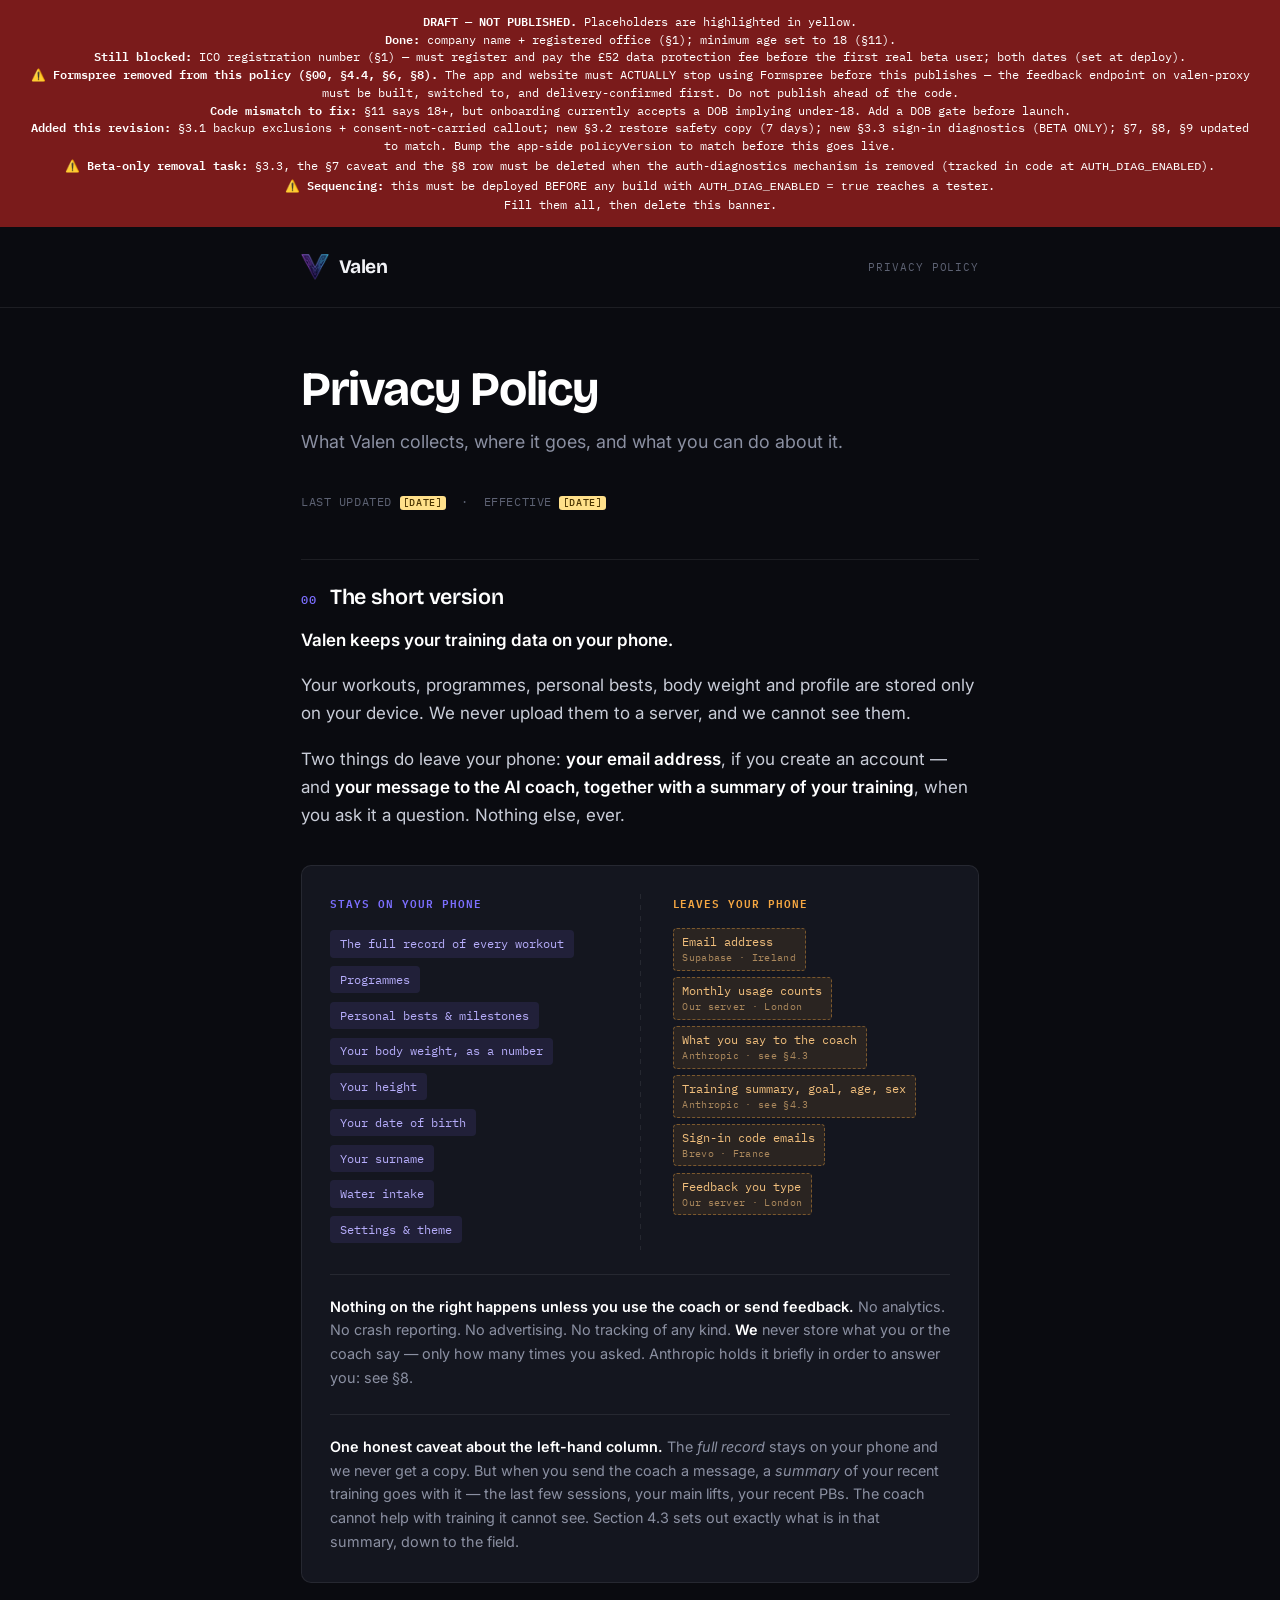
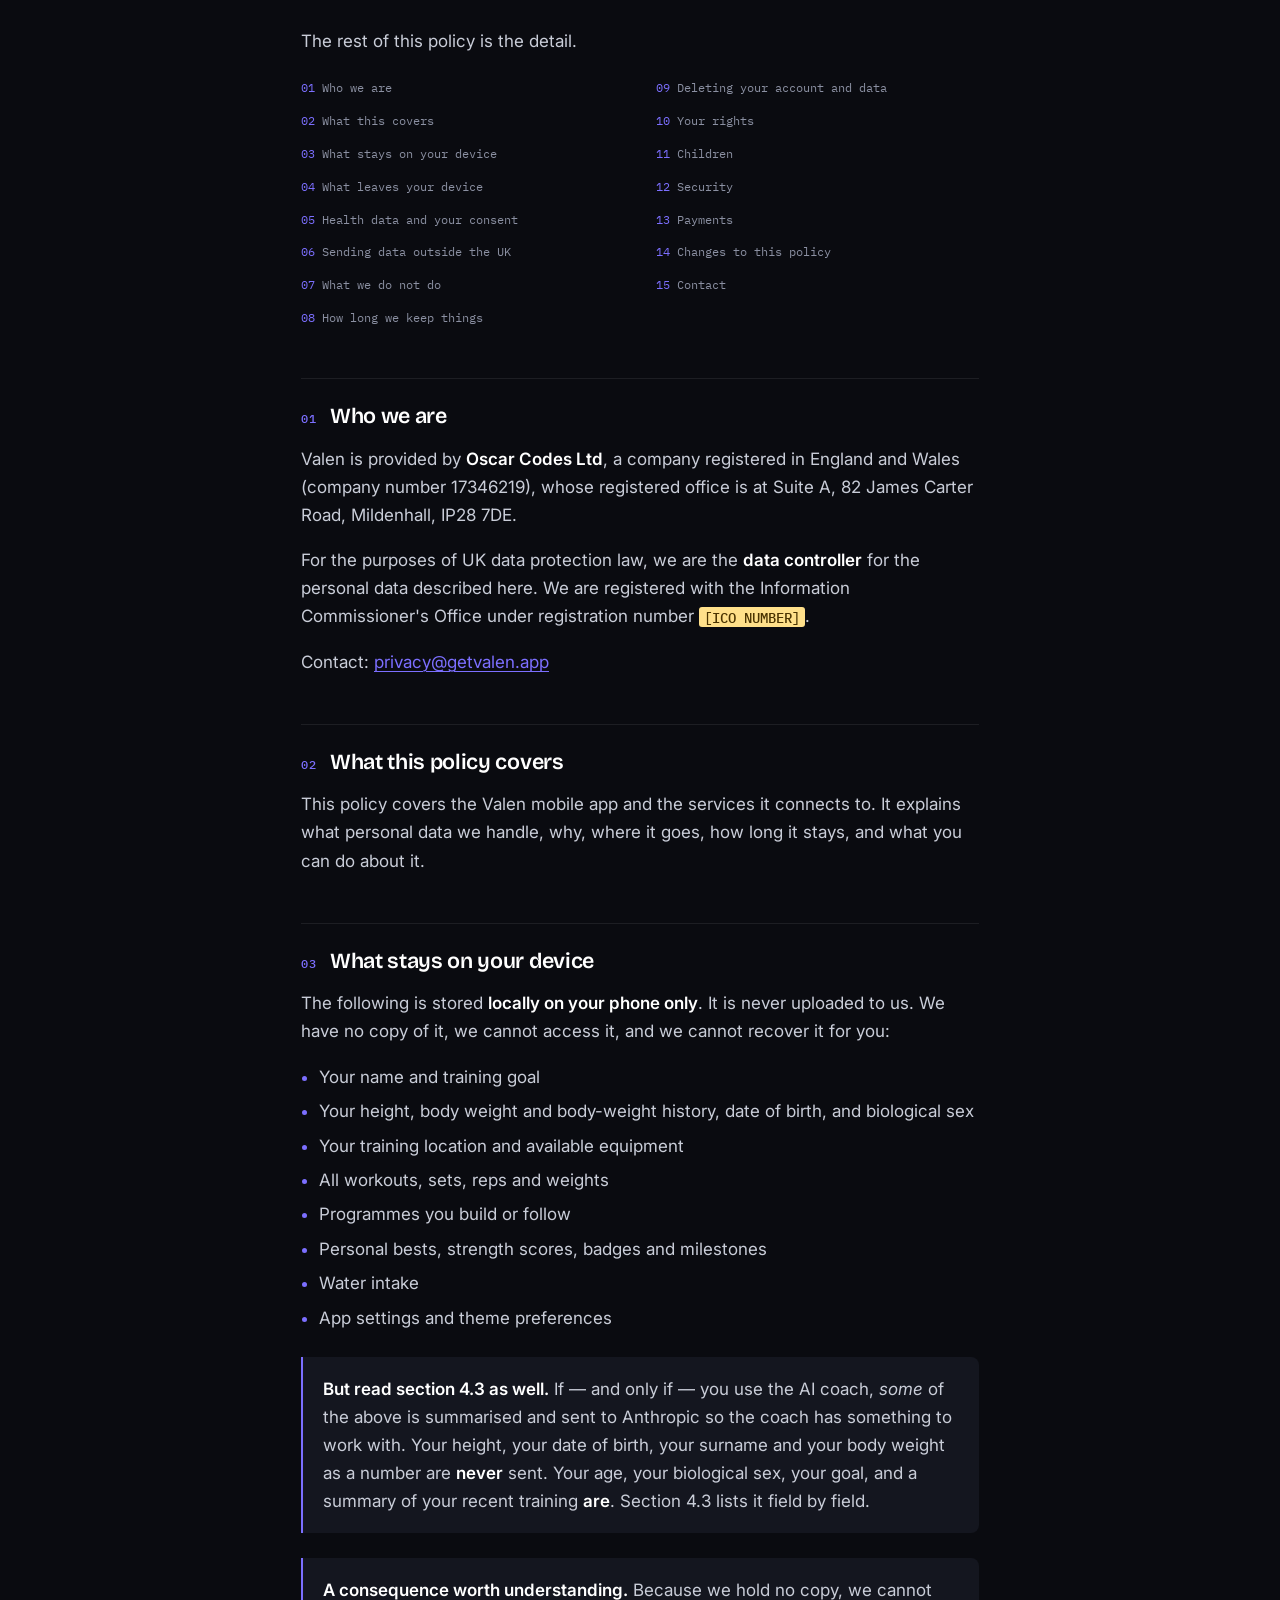
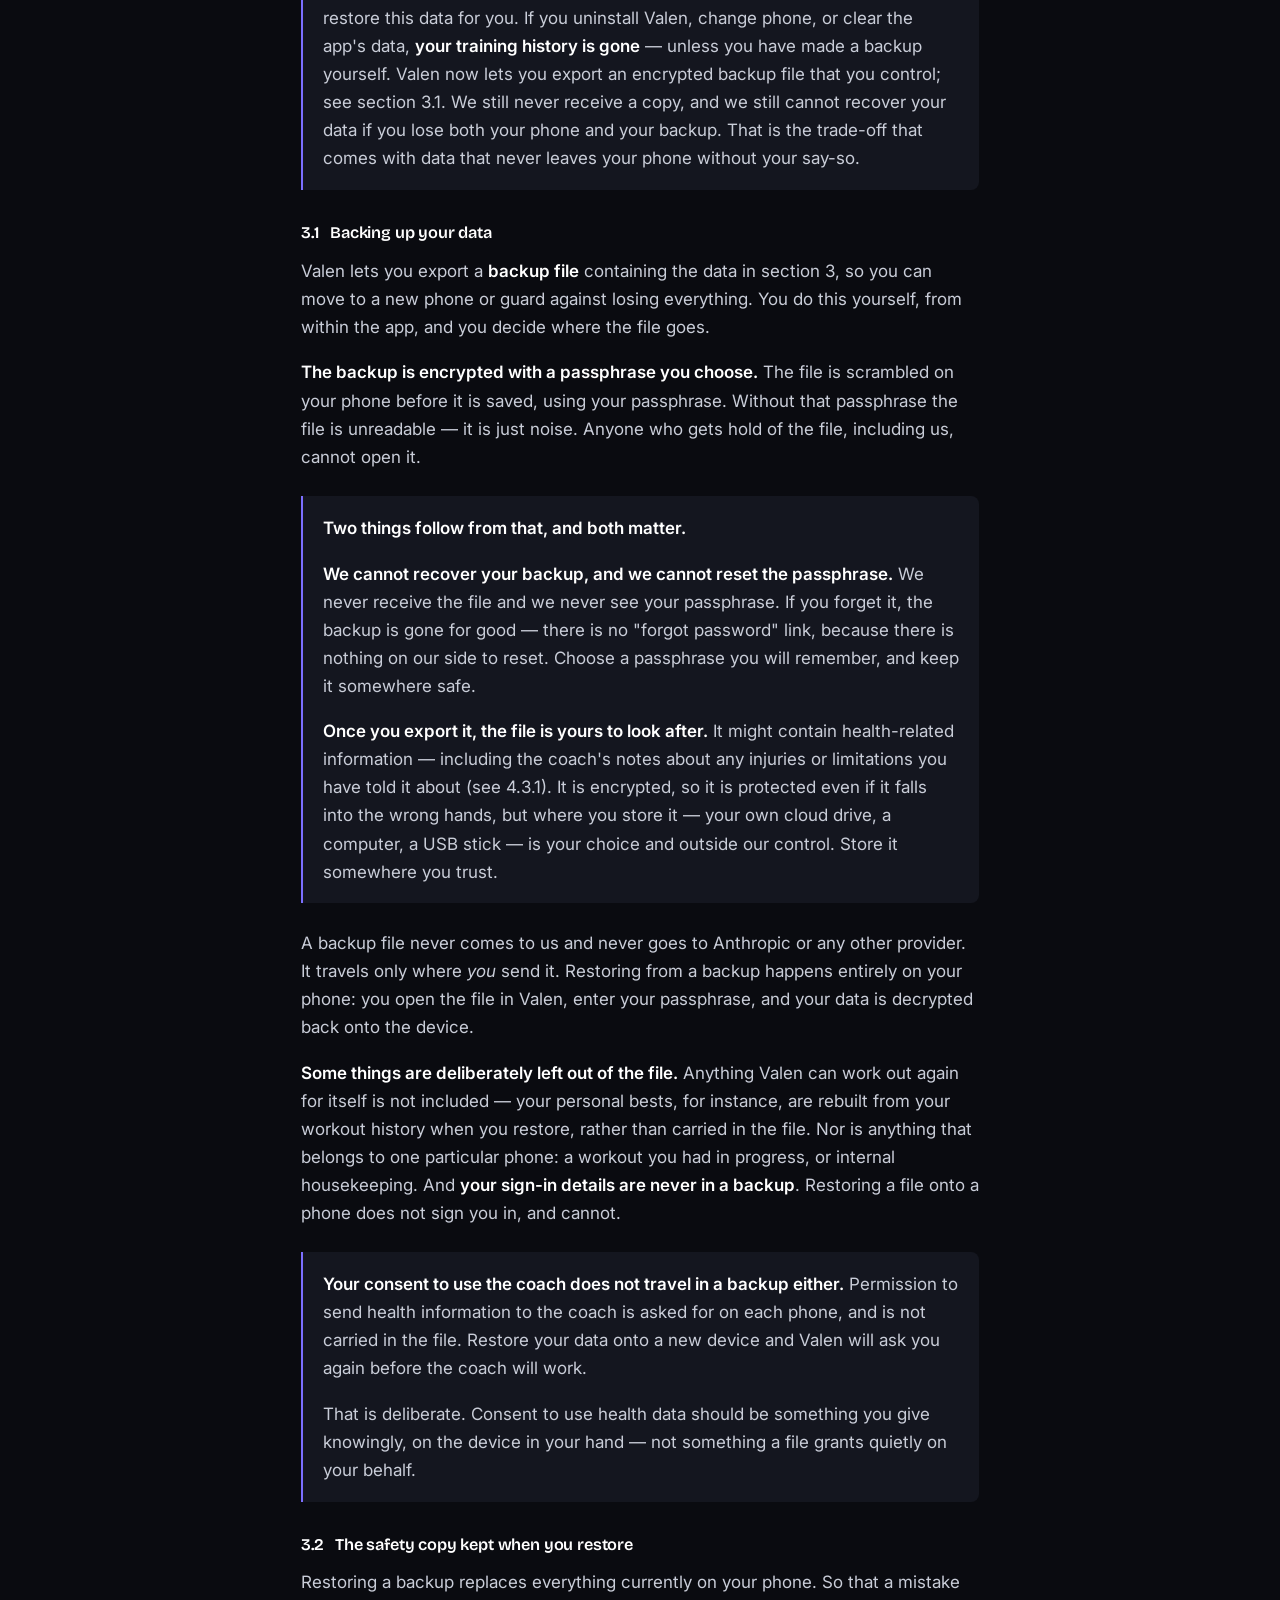
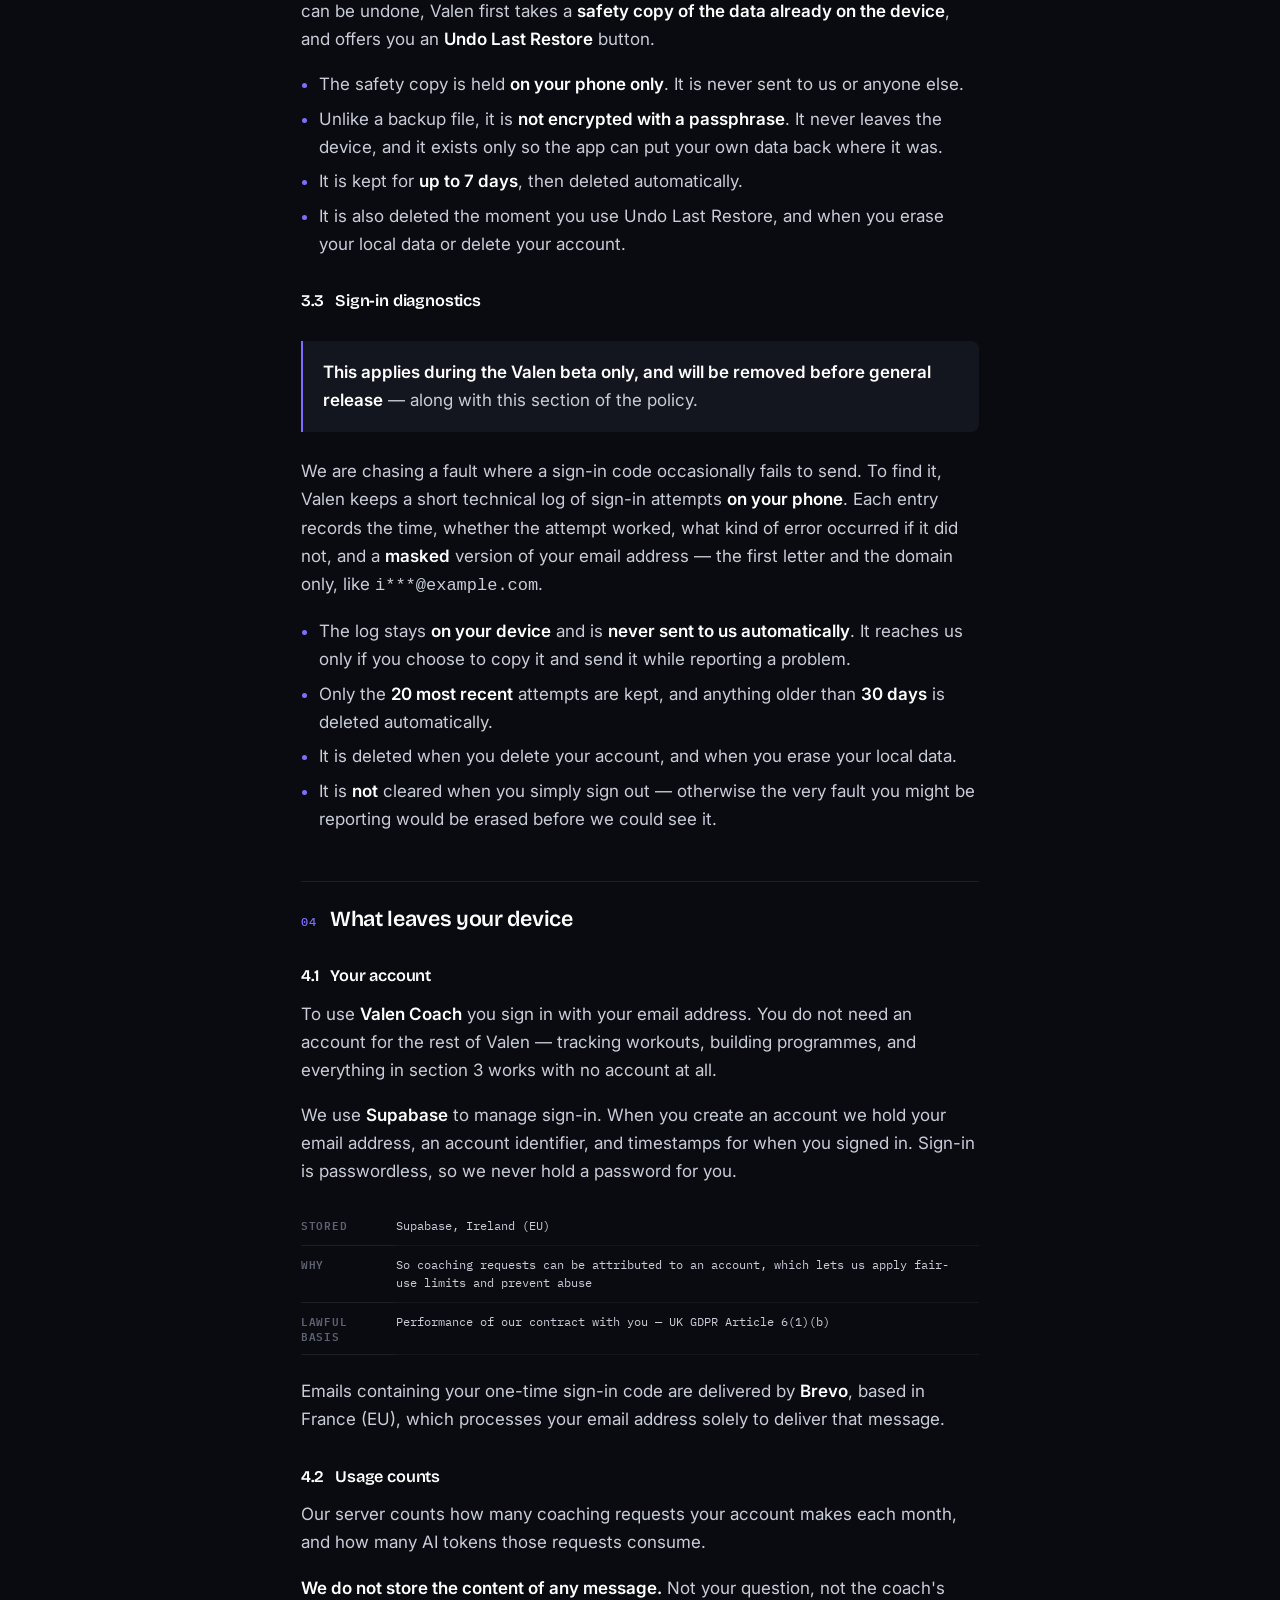
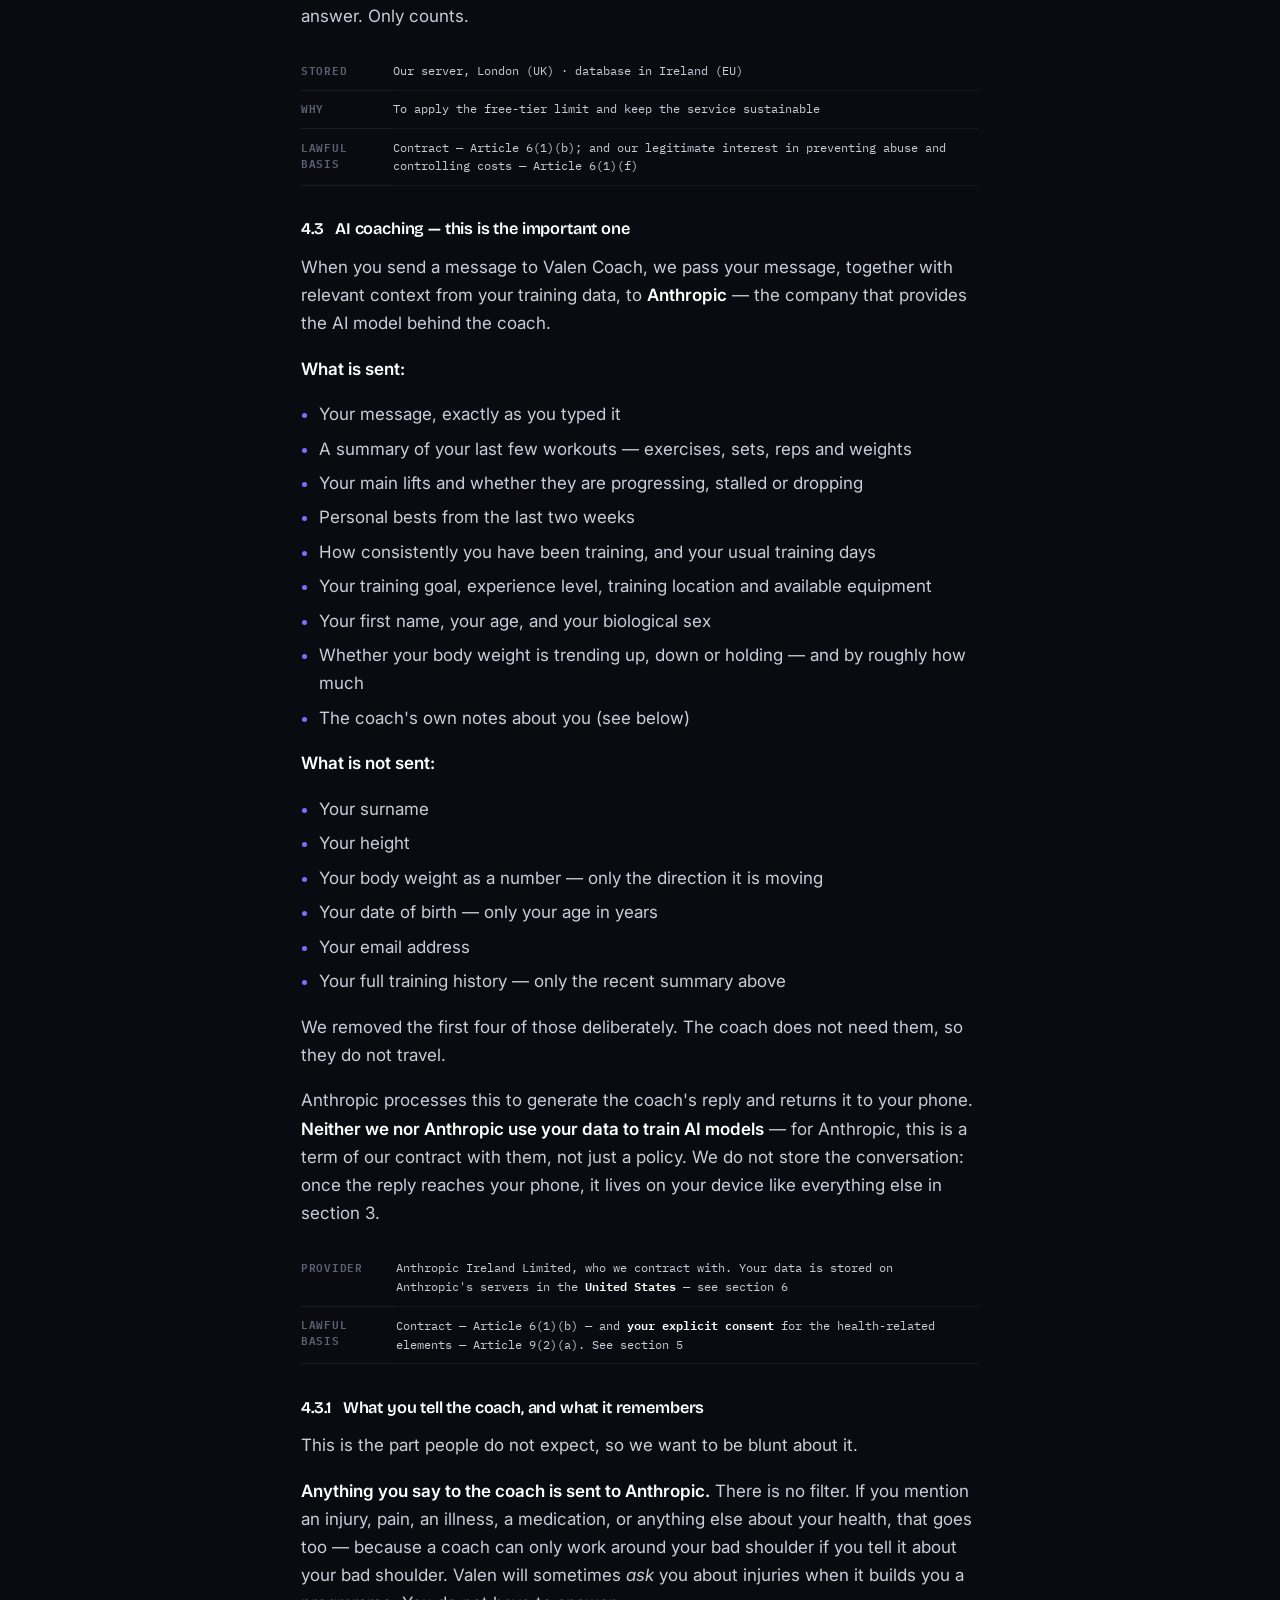
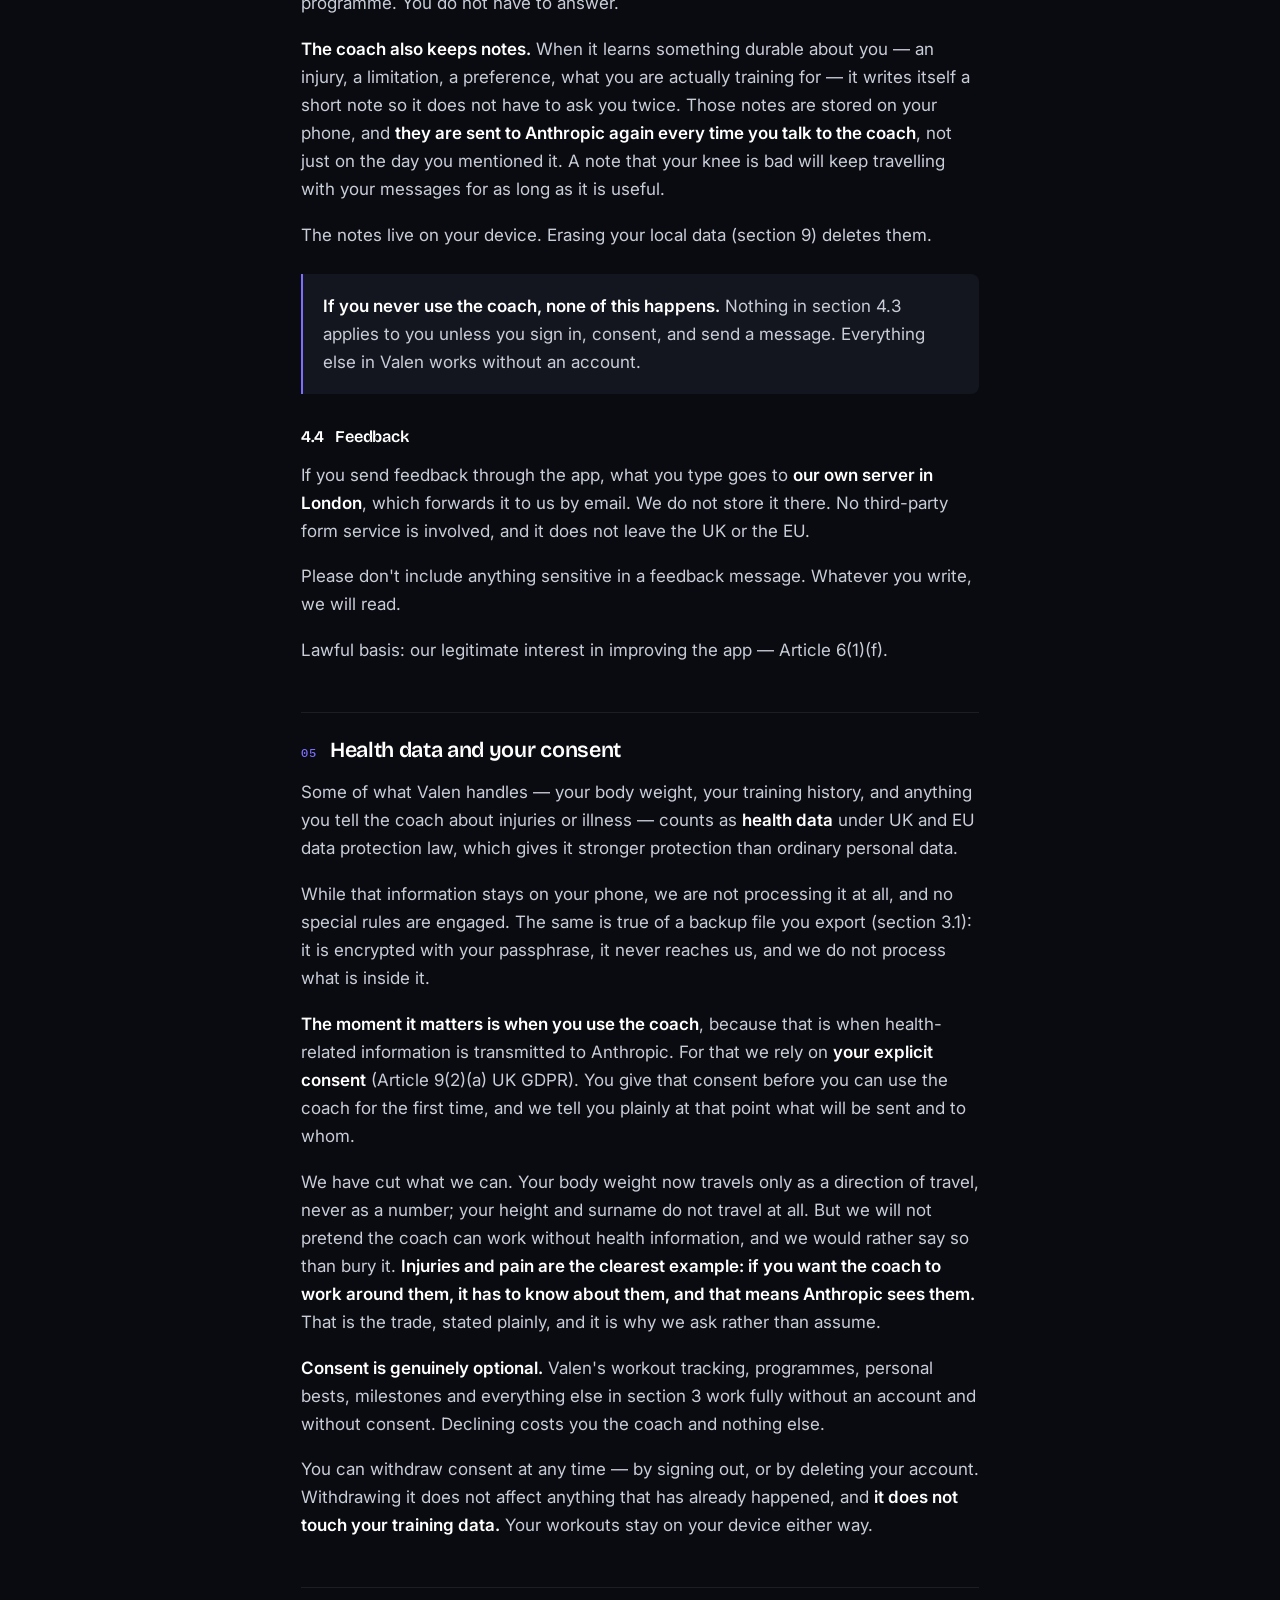
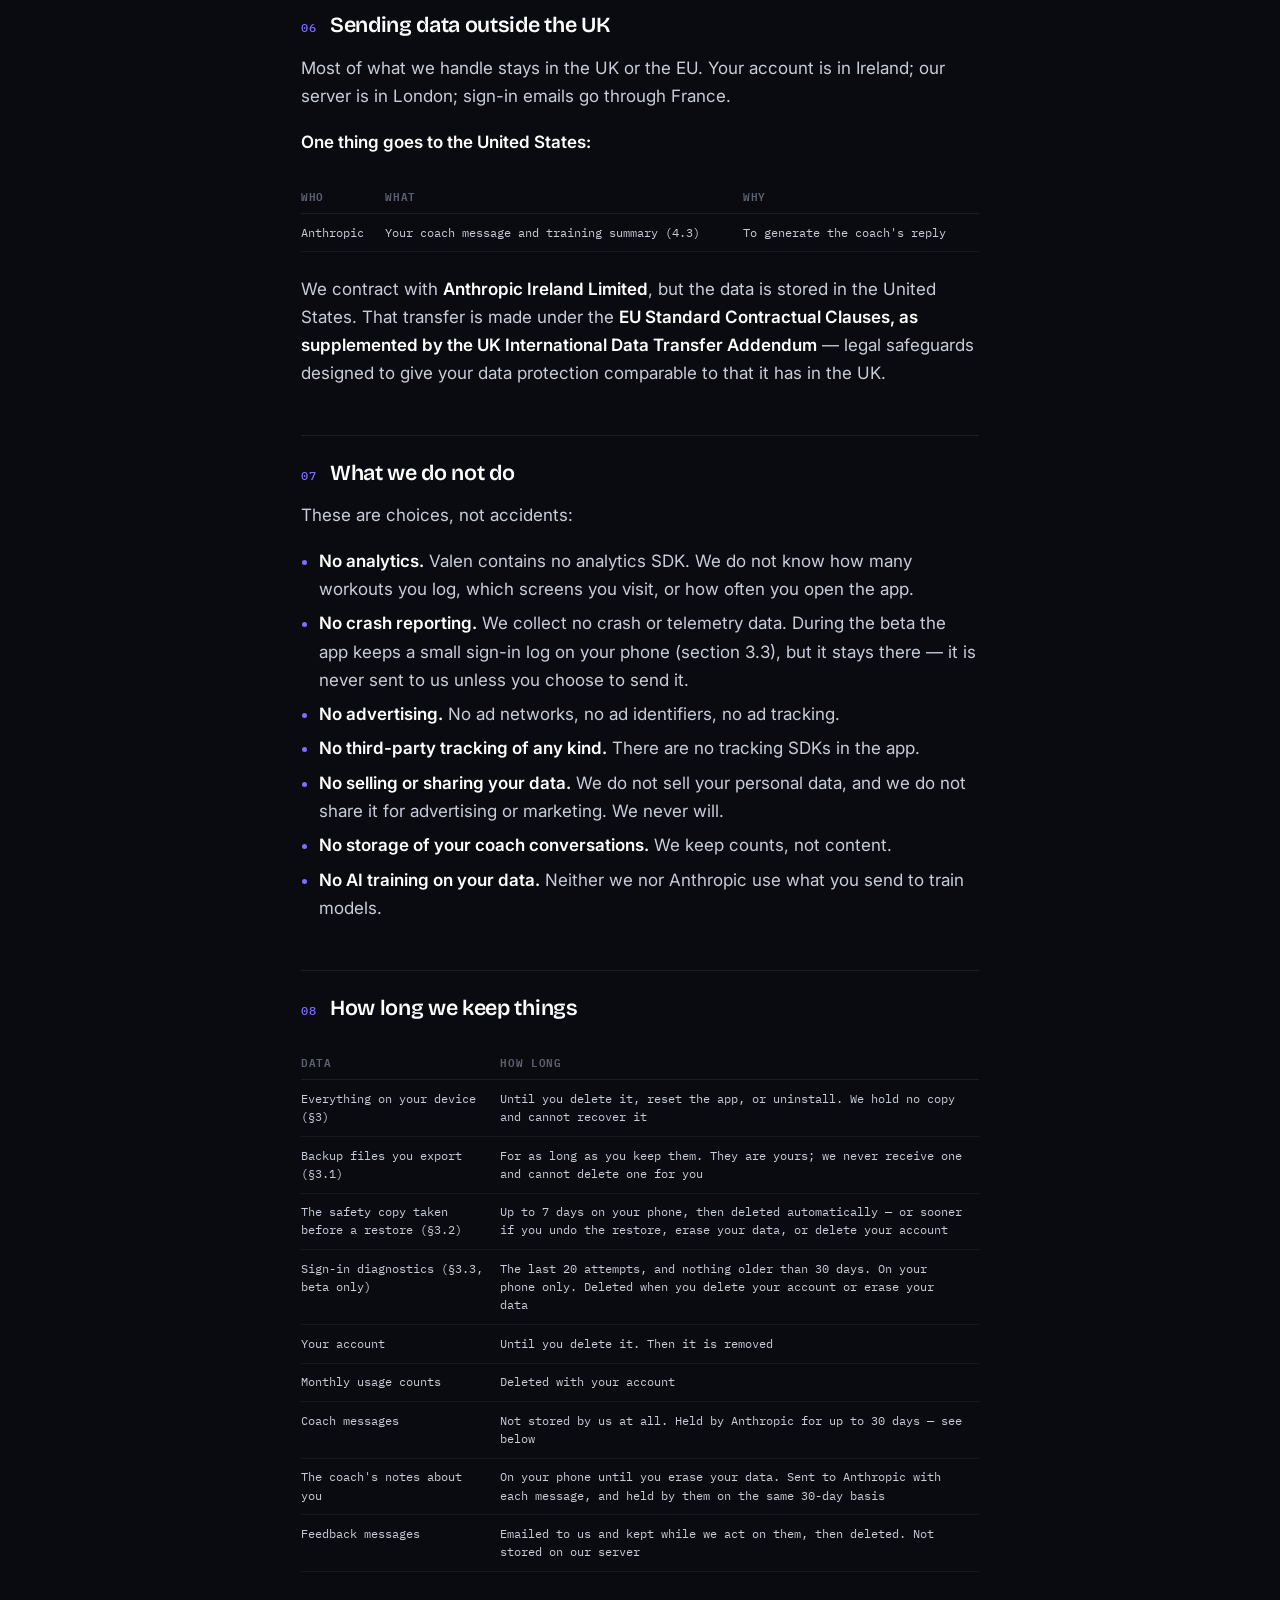
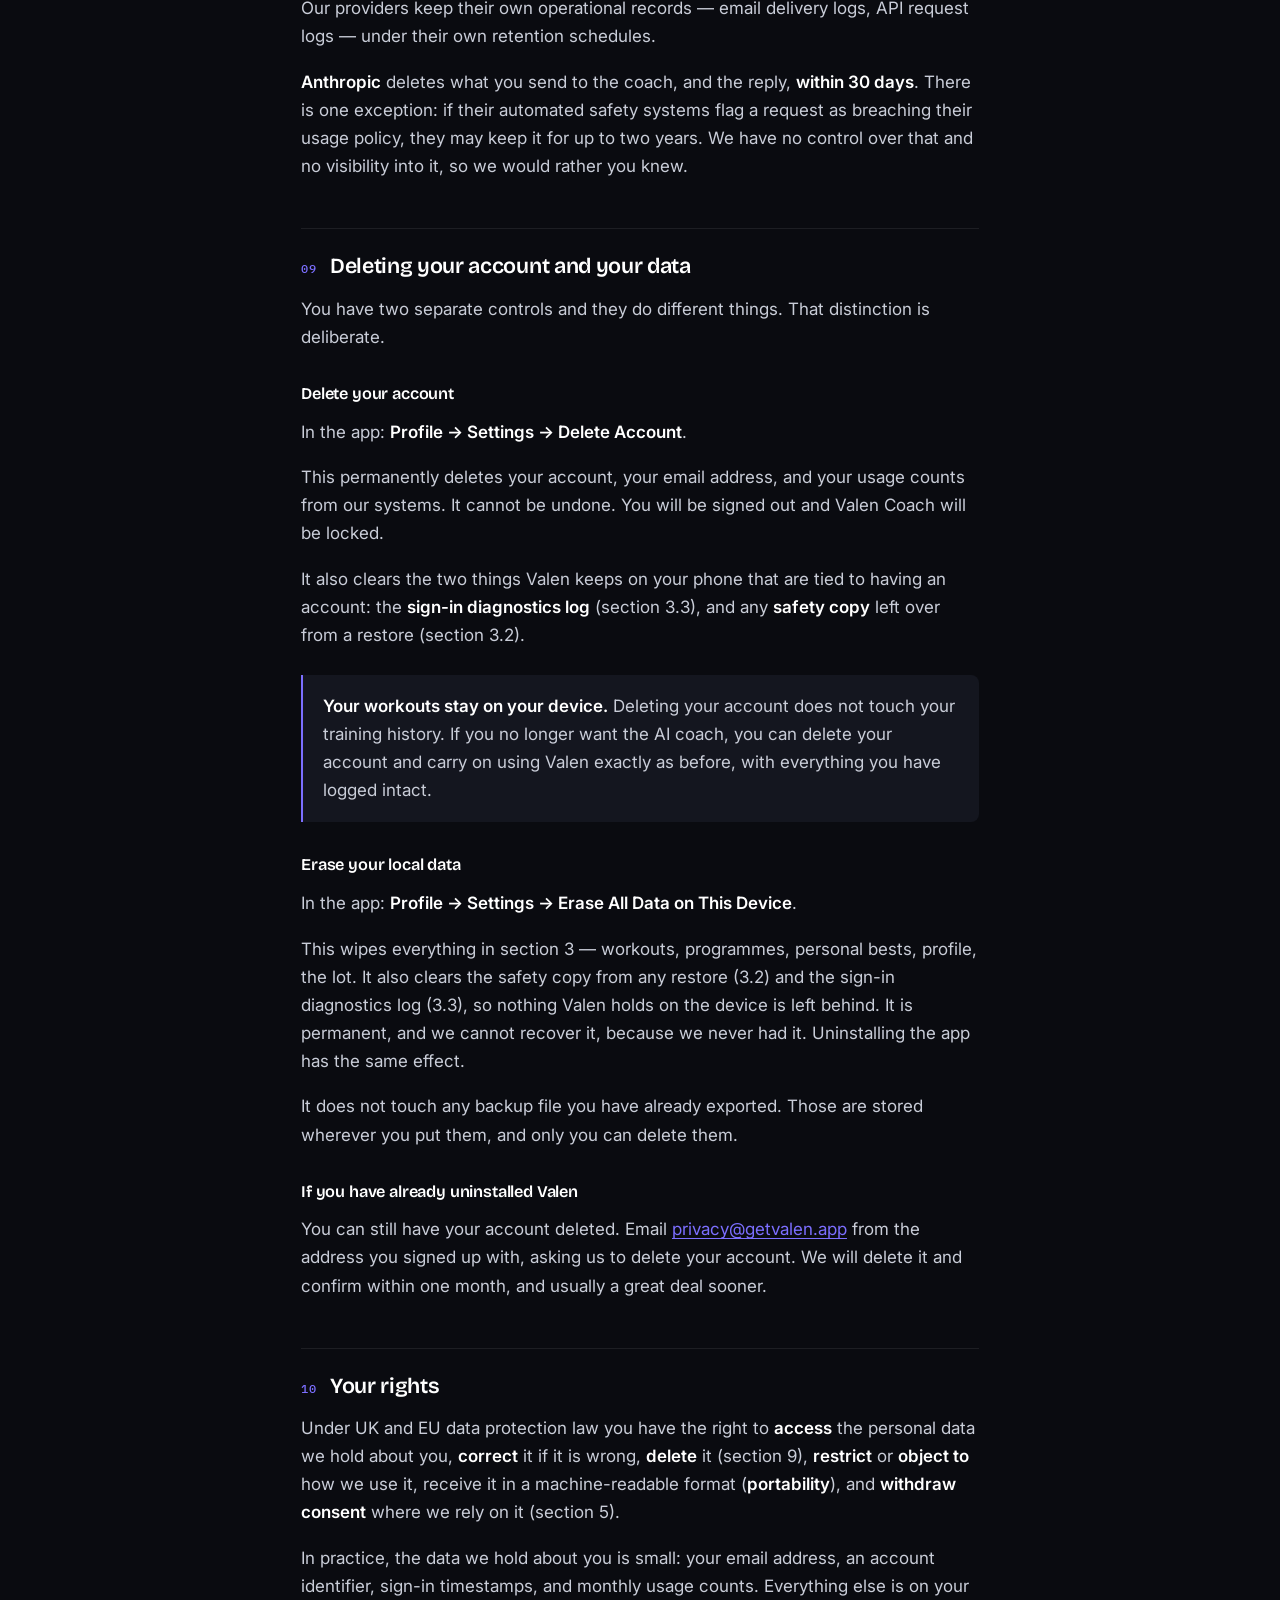
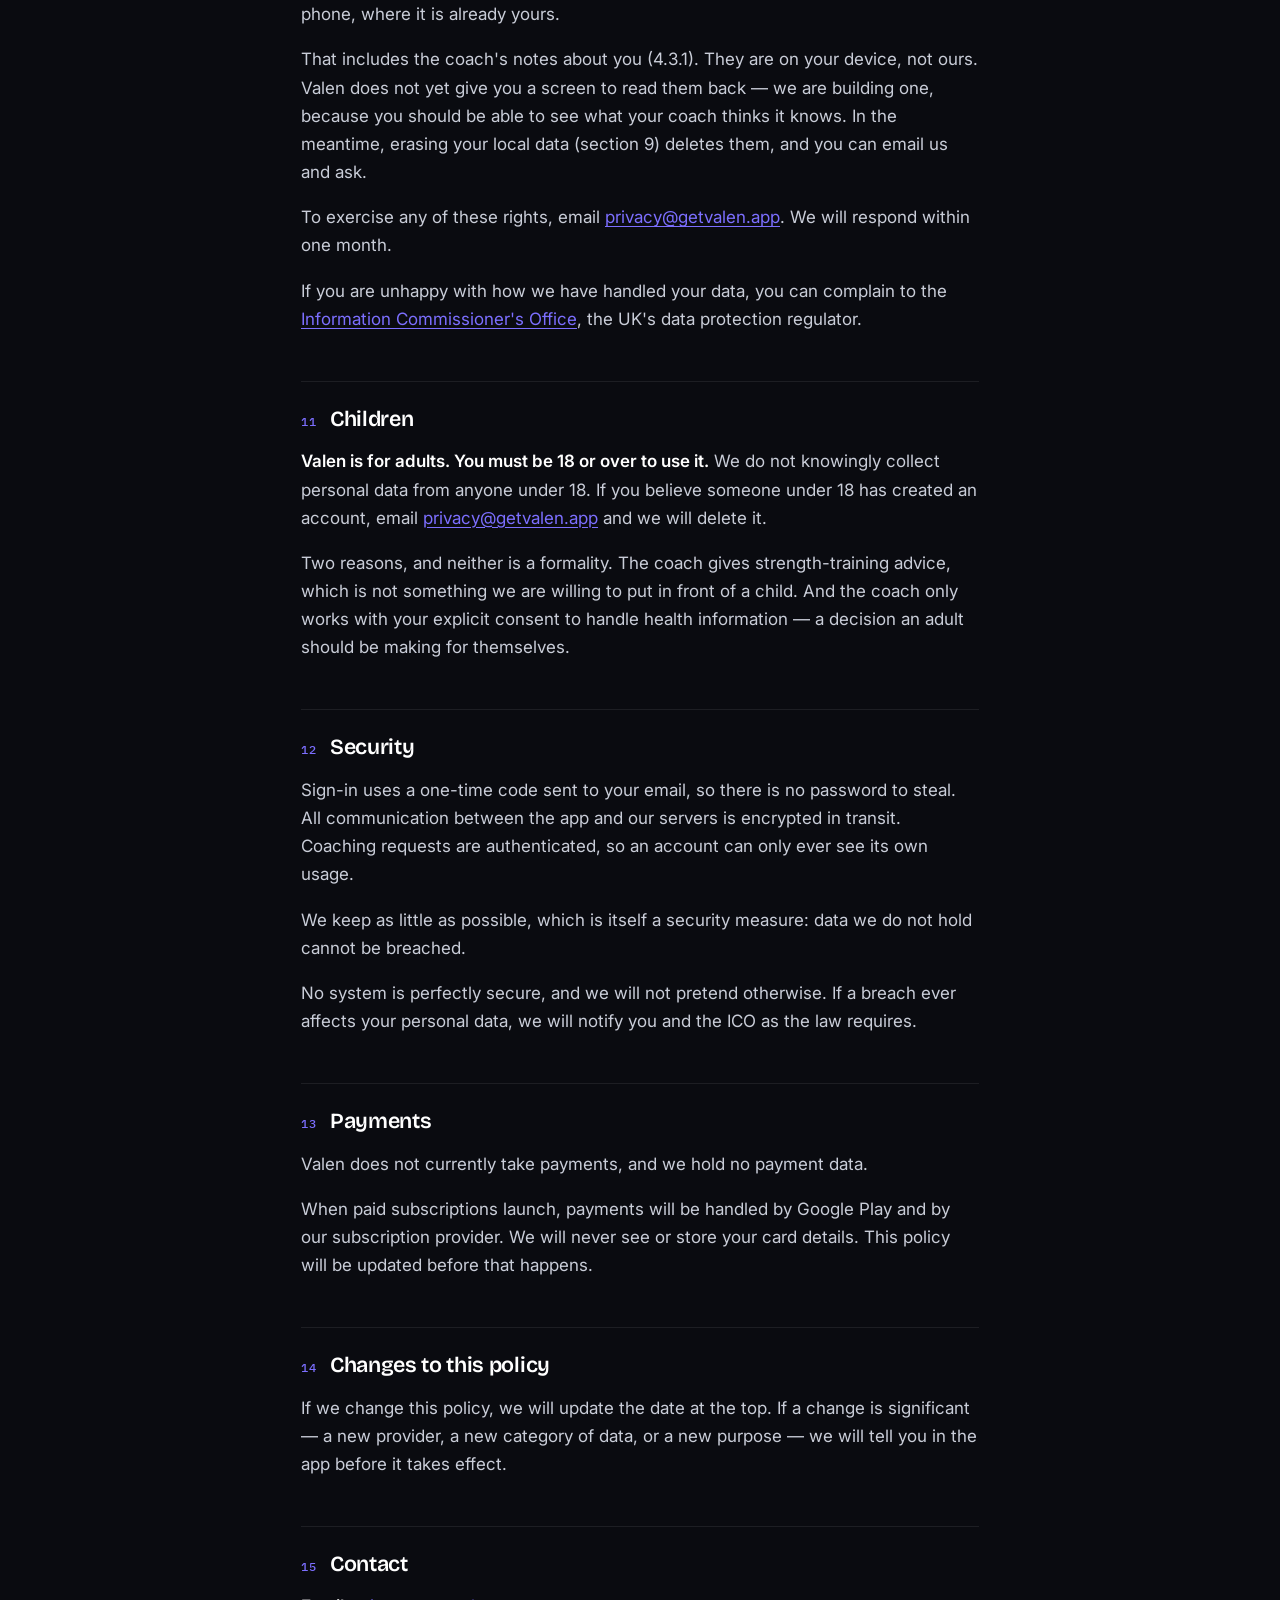
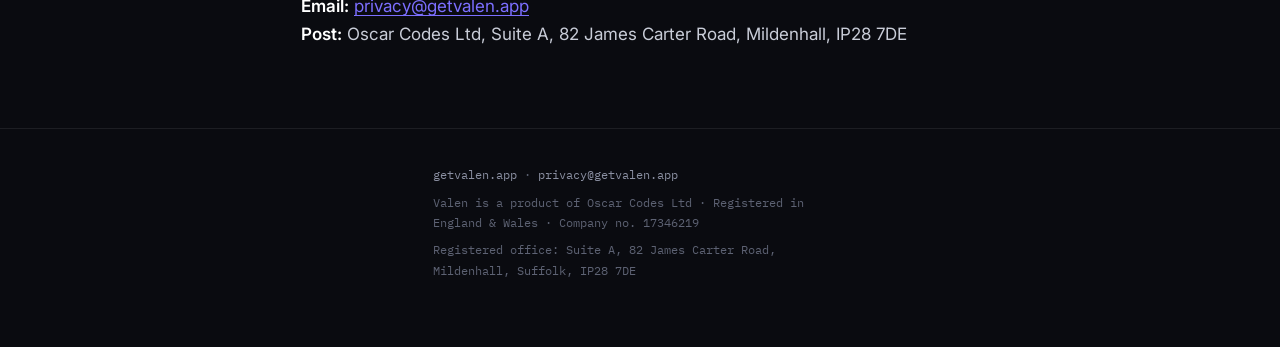
==== privacy.html @ 54fc35fe "restored website and added footer" ====
<!DOCTYPE html>
<html lang="en-GB">
<head>
<meta charset="utf-8">
<meta name="viewport" content="width=device-width, initial-scale=1">
<title>Privacy Policy — Valen</title>
<meta name="description" content="How Valen handles your data. Your training history stays on your phone.">
<meta name="robots" content="index, follow">
<link rel="icon" href="/assets/favicon.png" type="image/png">
<link rel="preconnect" href="https://fonts.googleapis.com">
<link rel="preconnect" href="https://fonts.gstatic.com" crossorigin>
<link href="https://fonts.googleapis.com/css2?family=Bricolage+Grotesque:opsz,wght@12..96,600;12..96,700&family=IBM+Plex+Mono:wght@400;500;600&family=Inter:wght@400;500;600&display=swap" rel="stylesheet">
<link rel="stylesheet" href="/styles.css">
</head>
<body>

<!-- ⚠️ DELETE THIS ENTIRE <div> BEFORE PUBLISHING ⚠️ -->
<div class="draft-banner">
  <strong>DRAFT — NOT PUBLISHED.</strong>
  Placeholders are highlighted in yellow.
  <br><strong>Done:</strong> company name + registered office (§1); minimum age set to 18 (§11).
  <br><strong>Still blocked:</strong> ICO registration number (§1) — must register and pay the £52 data protection fee before the first real beta user; both dates (set at deploy).
  <br><strong>⚠️ Formspree removed from this policy (§00, §4.4, §6, §8).</strong> The app and website must ACTUALLY stop using Formspree before this publishes — the feedback endpoint on valen-proxy must be built, switched to, and delivery-confirmed first. Do not publish ahead of the code.
  <br><strong>Code mismatch to fix:</strong> §11 says 18+, but onboarding currently accepts a DOB implying under-18. Add a DOB gate before launch.
  <br><strong>Added this revision:</strong> §3.1 backup exclusions + consent-not-carried callout; new §3.2 restore safety copy (7 days); new §3.3 sign-in diagnostics (BETA ONLY); §7, §8, §9 updated to match. Bump the app-side <code>policyVersion</code> to match before this goes live.
  <br><strong>⚠️ Beta-only removal task:</strong> §3.3, the §7 caveat and the §8 row must be deleted when the auth-diagnostics mechanism is removed (tracked in code at <code>AUTH_DIAG_ENABLED</code>).
  <br><strong>⚠️ Sequencing:</strong> this must be deployed BEFORE any build with <code>AUTH_DIAG_ENABLED = true</code> reaches a tester.
  <br>Fill them all, then delete this banner.
</div>
<!-- ⚠️ END OF BANNER ⚠️ -->

<header class="masthead">
  <div class="masthead__inner">
    <a class="wordmark" href="/">
      <img src="/assets/valen-mark.png" alt="">
      Valen
    </a>
    <span class="masthead__label">Privacy Policy</span>
  </div>
</header>

<main class="wrap">

  <h1>Privacy Policy</h1>
  <p class="dek">What Valen collects, where it goes, and what you can do about it.</p>
  <p class="meta">Last updated <span class="ph">[DATE]</span> &nbsp;·&nbsp; Effective <span class="ph">[DATE]</span></p>

  <h2><span class="num">00</span> The short version</h2>

  <p><strong>Valen keeps your training data on your phone.</strong></p>

  <p>Your workouts, programmes, personal bests, body weight and profile are stored only on your device. We never upload them to a server, and we cannot see them.</p>

  <p>Two things do leave your phone: <strong>your email address</strong>, if you create an account — and <strong>your message to the AI coach, together with a summary of your training</strong>, when you ask it a question. Nothing else, ever.</p>

  <!-- The signature element: the whole policy in one picture. -->
  <div class="boundary">
    <div class="boundary__side boundary__side--stays">
      <p class="boundary__head">Stays on your phone</p>
      <ul class="chips">
        <li><span class="chip chip--stays">The full record of every workout</span></li>
        <li><span class="chip chip--stays">Programmes</span></li>
        <li><span class="chip chip--stays">Personal bests &amp; milestones</span></li>
        <li><span class="chip chip--stays">Your body weight, as a number</span></li>
        <li><span class="chip chip--stays">Your height</span></li>
        <li><span class="chip chip--stays">Your date of birth</span></li>
        <li><span class="chip chip--stays">Your surname</span></li>
        <li><span class="chip chip--stays">Water intake</span></li>
        <li><span class="chip chip--stays">Settings &amp; theme</span></li>
      </ul>
    </div>

    <div class="boundary__rule" aria-hidden="true"></div>

    <div class="boundary__side boundary__side--goes">
      <p class="boundary__head">Leaves your phone</p>
      <ul class="chips">
        <li><span class="chip chip--goes">Email address
          <span class="chip__where">Supabase · Ireland</span></span></li>
        <li><span class="chip chip--goes">Monthly usage counts
          <span class="chip__where">Our server · London</span></span></li>
        <li><span class="chip chip--goes">What you say to the coach
          <span class="chip__where">Anthropic · see §4.3</span></span></li>
        <li><span class="chip chip--goes">Training summary, goal, age, sex
          <span class="chip__where">Anthropic · see §4.3</span></span></li>
        <li><span class="chip chip--goes">Sign-in code emails
          <span class="chip__where">Brevo · France</span></span></li>
        <li><span class="chip chip--goes">Feedback you type
          <span class="chip__where">Our server · London</span></span></li>
      </ul>
    </div>

    <p class="boundary__note">
      <strong>Nothing on the right happens unless you use the coach or send feedback.</strong>
      No analytics. No crash reporting. No advertising. No tracking of any kind.
      <strong>We</strong> never store what you or the coach say — only how many times you asked.
      Anthropic holds it briefly in order to answer you: see §8.
    </p>

    <p class="boundary__note">
      <strong>One honest caveat about the left-hand column.</strong>
      The <em>full record</em> stays on your phone and we never get a copy. But when you send the
      coach a message, a <em>summary</em> of your recent training goes with it — the last few
      sessions, your main lifts, your recent PBs. The coach cannot help with training it cannot
      see. Section 4.3 sets out exactly what is in that summary, down to the field.
    </p>
  </div>

  <p>The rest of this policy is the detail.</p>

  <ul class="toc">
    <li><a href="#s1"><span class="n">01</span> Who we are</a></li>
    <li><a href="#s2"><span class="n">02</span> What this covers</a></li>
    <li><a href="#s3"><span class="n">03</span> What stays on your device</a></li>
    <li><a href="#s4"><span class="n">04</span> What leaves your device</a></li>
    <li><a href="#s5"><span class="n">05</span> Health data and your consent</a></li>
    <li><a href="#s6"><span class="n">06</span> Sending data outside the UK</a></li>
    <li><a href="#s7"><span class="n">07</span> What we do not do</a></li>
    <li><a href="#s8"><span class="n">08</span> How long we keep things</a></li>
    <li><a href="#s9"><span class="n">09</span> Deleting your account and data</a></li>
    <li><a href="#s10"><span class="n">10</span> Your rights</a></li>
    <li><a href="#s11"><span class="n">11</span> Children</a></li>
    <li><a href="#s12"><span class="n">12</span> Security</a></li>
    <li><a href="#s13"><span class="n">13</span> Payments</a></li>
    <li><a href="#s14"><span class="n">14</span> Changes to this policy</a></li>
    <li><a href="#s15"><span class="n">15</span> Contact</a></li>
  </ul>

  <h2 id="s1"><span class="num">01</span> Who we are</h2>

  <p>Valen is provided by <strong>Oscar Codes Ltd</strong>, a company registered in England and Wales (company number 17346219), whose registered office is at Suite A, 82 James Carter Road, Mildenhall, IP28 7DE.</p>

  <p>For the purposes of UK data protection law, we are the <strong>data controller</strong> for the personal data described here. We are registered with the Information Commissioner's Office under registration number <span class="ph">[ICO NUMBER]</span>.</p>

  <p>Contact: <a href="mailto:privacy@getvalen.app">privacy@getvalen.app</a></p>

  <h2 id="s2"><span class="num">02</span> What this policy covers</h2>

  <p>This policy covers the Valen mobile app and the services it connects to. It explains what personal data we handle, why, where it goes, how long it stays, and what you can do about it.</p>

  <h2 id="s3"><span class="num">03</span> What stays on your device</h2>

  <p>The following is stored <strong>locally on your phone only</strong>. It is never uploaded to us. We have no copy of it, we cannot access it, and we cannot recover it for you:</p>

  <ul>
    <li>Your name and training goal</li>
    <li>Your height, body weight and body-weight history, date of birth, and biological sex</li>
    <li>Your training location and available equipment</li>
    <li>All workouts, sets, reps and weights</li>
    <li>Programmes you build or follow</li>
    <li>Personal bests, strength scores, badges and milestones</li>
    <li>Water intake</li>
    <li>App settings and theme preferences</li>
  </ul>

  <div class="callout">
    <p><strong>But read section 4.3 as well.</strong> If — and only if — you use the AI coach, <em>some</em> of the above is summarised and sent to Anthropic so the coach has something to work with. Your height, your date of birth, your surname and your body weight as a number are <strong>never</strong> sent. Your age, your biological sex, your goal, and a summary of your recent training <strong>are</strong>. Section 4.3 lists it field by field.</p>
  </div>

  <div class="callout">
    <p><strong>A consequence worth understanding.</strong> Because we hold no copy, we cannot restore this data for you. If you uninstall Valen, change phone, or clear the app's data, <strong>your training history is gone</strong> — unless you have made a backup yourself. Valen now lets you export an encrypted backup file that you control; see section 3.1. We still never receive a copy, and we still cannot recover your data if you lose both your phone and your backup. That is the trade-off that comes with data that never leaves your phone without your say-so.</p>
  </div>

  <h3>3.1 &nbsp; Backing up your data</h3>

  <p>Valen lets you export a <strong>backup file</strong> containing the data in section 3, so you can move to a new phone or guard against losing everything. You do this yourself, from within the app, and you decide where the file goes.</p>

  <p><strong>The backup is encrypted with a passphrase you choose.</strong> The file is scrambled on your phone before it is saved, using your passphrase. Without that passphrase the file is unreadable — it is just noise. Anyone who gets hold of the file, including us, cannot open it.</p>

  <div class="callout">
    <p><strong>Two things follow from that, and both matter.</strong></p>
    <p><strong>We cannot recover your backup, and we cannot reset the passphrase.</strong> We never receive the file and we never see your passphrase. If you forget it, the backup is gone for good — there is no "forgot password" link, because there is nothing on our side to reset. Choose a passphrase you will remember, and keep it somewhere safe.</p>
    <p><strong>Once you export it, the file is yours to look after.</strong> It might contain health-related information — including the coach's notes about any injuries or limitations you have told it about (see 4.3.1). It is encrypted, so it is protected even if it falls into the wrong hands, but where you store it — your own cloud drive, a computer, a USB stick — is your choice and outside our control. Store it somewhere you trust.</p>
  </div>

  <p>A backup file never comes to us and never goes to Anthropic or any other provider. It travels only where <em>you</em> send it. Restoring from a backup happens entirely on your phone: you open the file in Valen, enter your passphrase, and your data is decrypted back onto the device.</p>

  <p><strong>Some things are deliberately left out of the file.</strong> Anything Valen can work out again for itself is not included — your personal bests, for instance, are rebuilt from your workout history when you restore, rather than carried in the file. Nor is anything that belongs to one particular phone: a workout you had in progress, or internal housekeeping. And <strong>your sign-in details are never in a backup</strong>. Restoring a file onto a phone does not sign you in, and cannot.</p>

  <div class="callout">
    <p><strong>Your consent to use the coach does not travel in a backup either.</strong> Permission to send health information to the coach is asked for on each phone, and is not carried in the file. Restore your data onto a new device and Valen will ask you again before the coach will work.</p>
    <p>That is deliberate. Consent to use health data should be something you give knowingly, on the device in your hand — not something a file grants quietly on your behalf.</p>
  </div>

  <h3>3.2 &nbsp; The safety copy kept when you restore</h3>

  <p>Restoring a backup replaces everything currently on your phone. So that a mistake can be undone, Valen first takes a <strong>safety copy of the data already on the device</strong>, and offers you an <strong>Undo Last Restore</strong> button.</p>

  <ul>
    <li>The safety copy is held <strong>on your phone only</strong>. It is never sent to us or anyone else.</li>
    <li>Unlike a backup file, it is <strong>not encrypted with a passphrase</strong>. It never leaves the device, and it exists only so the app can put your own data back where it was.</li>
    <li>It is kept for <strong>up to 7 days</strong>, then deleted automatically.</li>
    <li>It is also deleted the moment you use Undo Last Restore, and when you erase your local data or delete your account.</li>
  </ul>

  <h3>3.3 &nbsp; Sign-in diagnostics</h3>

  <div class="callout">
    <p><strong>This applies during the Valen beta only, and will be removed before general release</strong> — along with this section of the policy.</p>
  </div>

  <p>We are chasing a fault where a sign-in code occasionally fails to send. To find it, Valen keeps a short technical log of sign-in attempts <strong>on your phone</strong>. Each entry records the time, whether the attempt worked, what kind of error occurred if it did not, and a <strong>masked</strong> version of your email address — the first letter and the domain only, like <code>i***@example.com</code>.</p>

  <ul>
    <li>The log stays <strong>on your device</strong> and is <strong>never sent to us automatically</strong>. It reaches us only if you choose to copy it and send it while reporting a problem.</li>
    <li>Only the <strong>20 most recent</strong> attempts are kept, and anything older than <strong>30 days</strong> is deleted automatically.</li>
    <li>It is deleted when you delete your account, and when you erase your local data.</li>
    <li>It is <strong>not</strong> cleared when you simply sign out — otherwise the very fault you might be reporting would be erased before we could see it.</li>
  </ul>

  <h2 id="s4"><span class="num">04</span> What leaves your device</h2>

  <h3>4.1 &nbsp; Your account</h3>

  <p>To use <strong>Valen Coach</strong> you sign in with your email address. You do not need an account for the rest of Valen — tracking workouts, building programmes, and everything in section 3 works with no account at all.</p>

  <p>We use <strong>Supabase</strong> to manage sign-in. When you create an account we hold your email address, an account identifier, and timestamps for when you signed in. Sign-in is passwordless, so we never hold a password for you.</p>

  <div class="table-scroll">
  <table>
    <tr><th>Stored</th><td>Supabase, Ireland (EU)</td></tr>
    <tr><th>Why</th><td>So coaching requests can be attributed to an account, which lets us apply fair-use limits and prevent abuse</td></tr>
    <tr><th>Lawful basis</th><td>Performance of our contract with you — UK GDPR Article 6(1)(b)</td></tr>
  </table>
  </div>

  <p>Emails containing your one-time sign-in code are delivered by <strong>Brevo</strong>, based in France (EU), which processes your email address solely to deliver that message.</p>

  <h3>4.2 &nbsp; Usage counts</h3>

  <p>Our server counts how many coaching requests your account makes each month, and how many AI tokens those requests consume.</p>

  <p><strong>We do not store the content of any message.</strong> Not your question, not the coach's answer. Only counts.</p>

  <div class="table-scroll">
  <table>
    <tr><th>Stored</th><td>Our server, London (UK) · database in Ireland (EU)</td></tr>
    <tr><th>Why</th><td>To apply the free-tier limit and keep the service sustainable</td></tr>
    <tr><th>Lawful basis</th><td>Contract — Article 6(1)(b); and our legitimate interest in preventing abuse and controlling costs — Article 6(1)(f)</td></tr>
  </table>
  </div>

  <h3>4.3 &nbsp; AI coaching — this is the important one</h3>

  <p>When you send a message to Valen Coach, we pass your message, together with relevant context from your training data, to <strong>Anthropic</strong> — the company that provides the AI model behind the coach.</p>

  <p><strong>What is sent:</strong></p>

  <ul>
    <li>Your message, exactly as you typed it</li>
    <li>A summary of your last few workouts — exercises, sets, reps and weights</li>
    <li>Your main lifts and whether they are progressing, stalled or dropping</li>
    <li>Personal bests from the last two weeks</li>
    <li>How consistently you have been training, and your usual training days</li>
    <li>Your training goal, experience level, training location and available equipment</li>
    <li>Your first name, your age, and your biological sex</li>
    <li>Whether your body weight is trending up, down or holding — and by roughly how much</li>
    <li>The coach's own notes about you (see below)</li>
  </ul>

  <p><strong>What is not sent:</strong></p>

  <ul>
    <li>Your surname</li>
    <li>Your height</li>
    <li>Your body weight as a number — only the direction it is moving</li>
    <li>Your date of birth — only your age in years</li>
    <li>Your email address</li>
    <li>Your full training history — only the recent summary above</li>
  </ul>

  <p>We removed the first four of those deliberately. The coach does not need them, so they do not travel.</p>

  <p>Anthropic processes this to generate the coach's reply and returns it to your phone. <strong>Neither we nor Anthropic use your data to train AI models</strong> — for Anthropic, this is a term of our contract with them, not just a policy. We do not store the conversation: once the reply reaches your phone, it lives on your device like everything else in section 3.</p>

  <div class="table-scroll">
  <table>
    <tr><th>Provider</th><td>Anthropic Ireland Limited, who we contract with. Your data is stored on Anthropic's servers in the <strong>United States</strong> — see section 6</td></tr>
    <tr><th>Lawful basis</th><td>Contract — Article 6(1)(b) — and <strong>your explicit consent</strong> for the health-related elements — Article 9(2)(a). See section 5</td></tr>
  </table>
  </div>

  <h3>4.3.1 &nbsp; What you tell the coach, and what it remembers</h3>

  <p>This is the part people do not expect, so we want to be blunt about it.</p>

  <p><strong>Anything you say to the coach is sent to Anthropic.</strong> There is no filter. If you mention an injury, pain, an illness, a medication, or anything else about your health, that goes too — because a coach can only work around your bad shoulder if you tell it about your bad shoulder. Valen will sometimes <em>ask</em> you about injuries when it builds you a programme. You do not have to answer.</p>

  <p><strong>The coach also keeps notes.</strong> When it learns something durable about you — an injury, a limitation, a preference, what you are actually training for — it writes itself a short note so it does not have to ask you twice. Those notes are stored on your phone, and <strong>they are sent to Anthropic again every time you talk to the coach</strong>, not just on the day you mentioned it. A note that your knee is bad will keep travelling with your messages for as long as it is useful.</p>

  <p>The notes live on your device. Erasing your local data (section 9) deletes them.</p>

  <div class="callout">
    <p><strong>If you never use the coach, none of this happens.</strong> Nothing in section 4.3 applies to you unless you sign in, consent, and send a message. Everything else in Valen works without an account.</p>
  </div>

  <h3>4.4 &nbsp; Feedback</h3>

  <p>If you send feedback through the app, what you type goes to <strong>our own server in London</strong>, which forwards it to us by email. We do not store it there. No third-party form service is involved, and it does not leave the UK or the EU.</p>

  <p>Please don't include anything sensitive in a feedback message. Whatever you write, we will read.</p>

  <p>Lawful basis: our legitimate interest in improving the app — Article 6(1)(f).</p>

  <h2 id="s5"><span class="num">05</span> Health data and your consent</h2>

  <p>Some of what Valen handles — your body weight, your training history, and anything you tell the coach about injuries or illness — counts as <strong>health data</strong> under UK and EU data protection law, which gives it stronger protection than ordinary personal data.</p>

  <p>While that information stays on your phone, we are not processing it at all, and no special rules are engaged. The same is true of a backup file you export (section 3.1): it is encrypted with your passphrase, it never reaches us, and we do not process what is inside it.</p>

  <p><strong>The moment it matters is when you use the coach</strong>, because that is when health-related information is transmitted to Anthropic. For that we rely on <strong>your explicit consent</strong> (Article 9(2)(a) UK GDPR). You give that consent before you can use the coach for the first time, and we tell you plainly at that point what will be sent and to whom.</p>

  <p>We have cut what we can. Your body weight now travels only as a direction of travel, never as a number; your height and surname do not travel at all. But we will not pretend the coach can work without health information, and we would rather say so than bury it. <strong>Injuries and pain are the clearest example: if you want the coach to work around them, it has to know about them, and that means Anthropic sees them.</strong> That is the trade, stated plainly, and it is why we ask rather than assume.</p>

  <p><strong>Consent is genuinely optional.</strong> Valen's workout tracking, programmes, personal bests, milestones and everything else in section 3 work fully without an account and without consent. Declining costs you the coach and nothing else.</p>

  <p>You can withdraw consent at any time — by signing out, or by deleting your account. Withdrawing it does not affect anything that has already happened, and <strong>it does not touch your training data.</strong> Your workouts stay on your device either way.</p>

  <h2 id="s6"><span class="num">06</span> Sending data outside the UK</h2>

  <p>Most of what we handle stays in the UK or the EU. Your account is in Ireland; our server is in London; sign-in emails go through France.</p>

  <p><strong>One thing goes to the United States:</strong></p>

  <div class="table-scroll">
  <table>
    <thead><tr><th>Who</th><th>What</th><th>Why</th></tr></thead>
    <tbody>
      <tr><td>Anthropic</td><td>Your coach message and training summary (4.3)</td><td>To generate the coach's reply</td></tr>
    </tbody>
  </table>
  </div>

  <p>We contract with <strong>Anthropic Ireland Limited</strong>, but the data is stored in the United States. That transfer is made under the <strong>EU Standard Contractual Clauses, as supplemented by the UK International Data Transfer Addendum</strong> — legal safeguards designed to give your data protection comparable to that it has in the UK.</p>

  <h2 id="s7"><span class="num">07</span> What we do not do</h2>

  <p>These are choices, not accidents:</p>

  <ul>
    <li><strong>No analytics.</strong> Valen contains no analytics SDK. We do not know how many workouts you log, which screens you visit, or how often you open the app.</li>
    <li><strong>No crash reporting.</strong> We collect no crash or telemetry data. During the beta the app keeps a small sign-in log on your phone (section 3.3), but it stays there — it is never sent to us unless you choose to send it.</li>
    <li><strong>No advertising.</strong> No ad networks, no ad identifiers, no ad tracking.</li>
    <li><strong>No third-party tracking of any kind.</strong> There are no tracking SDKs in the app.</li>
    <li><strong>No selling or sharing your data.</strong> We do not sell your personal data, and we do not share it for advertising or marketing. We never will.</li>
    <li><strong>No storage of your coach conversations.</strong> We keep counts, not content.</li>
    <li><strong>No AI training on your data.</strong> Neither we nor Anthropic use what you send to train models.</li>
  </ul>

  <h2 id="s8"><span class="num">08</span> How long we keep things</h2>

  <div class="table-scroll">
  <table>
    <thead><tr><th>Data</th><th>How long</th></tr></thead>
    <tbody>
      <tr><td>Everything on your device (§3)</td><td>Until you delete it, reset the app, or uninstall. We hold no copy and cannot recover it</td></tr>
      <tr><td>Backup files you export (§3.1)</td><td>For as long as you keep them. They are yours; we never receive one and cannot delete one for you</td></tr>
      <tr><td>The safety copy taken before a restore (§3.2)</td><td>Up to 7 days on your phone, then deleted automatically — or sooner if you undo the restore, erase your data, or delete your account</td></tr>
      <tr><td>Sign-in diagnostics (§3.3, beta only)</td><td>The last 20 attempts, and nothing older than 30 days. On your phone only. Deleted when you delete your account or erase your data</td></tr>
      <tr><td>Your account</td><td>Until you delete it. Then it is removed</td></tr>
      <tr><td>Monthly usage counts</td><td>Deleted with your account</td></tr>
      <tr><td>Coach messages</td><td>Not stored by us at all. Held by Anthropic for up to 30 days — see below</td></tr>
      <tr><td>The coach's notes about you</td><td>On your phone until you erase your data. Sent to Anthropic with each message, and held by them on the same 30-day basis</td></tr>
      <tr><td>Feedback messages</td><td>Emailed to us and kept while we act on them, then deleted. Not stored on our server</td></tr>
    </tbody>
  </table>
  </div>

  <p>Our providers keep their own operational records — email delivery logs, API request logs — under their own retention schedules.</p>

  <p><strong>Anthropic</strong> deletes what you send to the coach, and the reply, <strong>within 30 days</strong>. There is one exception: if their automated safety systems flag a request as breaching their usage policy, they may keep it for up to two years. We have no control over that and no visibility into it, so we would rather you knew.</p>

  <h2 id="s9"><span class="num">09</span> Deleting your account and your data</h2>

  <p>You have two separate controls and they do different things. That distinction is deliberate.</p>

  <h3>Delete your account</h3>

  <p>In the app: <strong>Profile → Settings → Delete Account</strong>.</p>

  <p>This permanently deletes your account, your email address, and your usage counts from our systems. It cannot be undone. You will be signed out and Valen Coach will be locked.</p>

  <p>It also clears the two things Valen keeps on your phone that are tied to having an account: the <strong>sign-in diagnostics log</strong> (section 3.3), and any <strong>safety copy</strong> left over from a restore (section 3.2).</p>

  <div class="callout">
    <p><strong>Your workouts stay on your device.</strong> Deleting your account does not touch your training history. If you no longer want the AI coach, you can delete your account and carry on using Valen exactly as before, with everything you have logged intact.</p>
  </div>

  <h3>Erase your local data</h3>

  <p>In the app: <strong>Profile → Settings → Erase All Data on This Device</strong>.</p>

  <p>This wipes everything in section 3 — workouts, programmes, personal bests, profile, the lot. It also clears the safety copy from any restore (3.2) and the sign-in diagnostics log (3.3), so nothing Valen holds on the device is left behind. It is permanent, and we cannot recover it, because we never had it. Uninstalling the app has the same effect.</p>

  <p>It does not touch any backup file you have already exported. Those are stored wherever you put them, and only you can delete them.</p>

  <h3>If you have already uninstalled Valen</h3>

  <p>You can still have your account deleted. Email <a href="mailto:privacy@getvalen.app">privacy@getvalen.app</a> from the address you signed up with, asking us to delete your account. We will delete it and confirm within one month, and usually a great deal sooner.</p>

  <h2 id="s10"><span class="num">10</span> Your rights</h2>

  <p>Under UK and EU data protection law you have the right to <strong>access</strong> the personal data we hold about you, <strong>correct</strong> it if it is wrong, <strong>delete</strong> it (section 9), <strong>restrict</strong> or <strong>object to</strong> how we use it, receive it in a machine-readable format (<strong>portability</strong>), and <strong>withdraw consent</strong> where we rely on it (section 5).</p>

  <p>In practice, the data we hold about you is small: your email address, an account identifier, sign-in timestamps, and monthly usage counts. Everything else is on your phone, where it is already yours.</p>

  <p>That includes the coach's notes about you (4.3.1). They are on your device, not ours. Valen does not yet give you a screen to read them back — we are building one, because you should be able to see what your coach thinks it knows. In the meantime, erasing your local data (section 9) deletes them, and you can email us and ask.</p>

  <p>To exercise any of these rights, email <a href="mailto:privacy@getvalen.app">privacy@getvalen.app</a>. We will respond within one month.</p>

  <p>If you are unhappy with how we have handled your data, you can complain to the <a href="https://ico.org.uk">Information Commissioner's Office</a>, the UK's data protection regulator.</p>

  <!--
  ============================================================
  ⚠️ EU REPRESENTATIVE — READ BEFORE YOU PUBLISH ON PLAY ⚠️

  Article 27 EU GDPR. A UK company offering a health-data app to EU
  users needs a named representative established in an EU member state.

  THIS IS EASY TO TRIP OVER: Google Play distribution defaults to ALL
  COUNTRIES. If you publish without restricting countries, you are
  offering the app to EU residents from day one, and Article 27 bites
  immediately.

  Two options, decide before release:
    (a) Restrict Play distribution to the UK only for the beta and the
        first release. Costs nothing. Leave this block commented out.
    (b) Appoint an EU representative (paid service, roughly £200-500/yr)
        and uncomment this block.

  Do NOT publish worldwide with this block commented out.
  ============================================================
  <h3>Our EU representative</h3>
  <p>Under Article 27 of the EU GDPR, our representative in the European Union is
  [EU REP NAME AND ADDRESS]. EU residents may contact our representative on any
  matter relating to the processing of their personal data.</p>
  -->

  <!--
  ============================================================
  US RESIDENTS — ACTIVATE WHEN DISTRIBUTING TO THE US
  ============================================================
  <h3>If you live in the United States</h3>
  <p>If you live in California or another US state with a comprehensive privacy law,
  you have rights to know, delete, correct, and opt out of the sale or sharing of
  personal information. We do not sell or share personal information as those terms
  are defined under those laws, and we do not use it for cross-context behavioural
  advertising. To exercise any right, email privacy@getvalen.app. We will not
  discriminate against you for doing so.</p>
  -->

  <h2 id="s11"><span class="num">11</span> Children</h2>

  <p><strong>Valen is for adults. You must be 18 or over to use it.</strong> We do not knowingly collect personal data from anyone under 18. If you believe someone under 18 has created an account, email <a href="mailto:privacy@getvalen.app">privacy@getvalen.app</a> and we will delete it.</p>

  <p>Two reasons, and neither is a formality. The coach gives strength-training advice, which is not something we are willing to put in front of a child. And the coach only works with your explicit consent to handle health information — a decision an adult should be making for themselves.</p>

  <h2 id="s12"><span class="num">12</span> Security</h2>

  <p>Sign-in uses a one-time code sent to your email, so there is no password to steal. All communication between the app and our servers is encrypted in transit. Coaching requests are authenticated, so an account can only ever see its own usage.</p>

  <p>We keep as little as possible, which is itself a security measure: data we do not hold cannot be breached.</p>

  <p>No system is perfectly secure, and we will not pretend otherwise. If a breach ever affects your personal data, we will notify you and the ICO as the law requires.</p>

  <h2 id="s13"><span class="num">13</span> Payments</h2>

  <p>Valen does not currently take payments, and we hold no payment data.</p>

  <!-- ⚠️ AMEND WHEN B2 / RevenueCat SHIPS ⚠️ -->
  <p>When paid subscriptions launch, payments will be handled by Google Play and by our subscription provider. We will never see or store your card details. This policy will be updated before that happens.</p>

  <h2 id="s14"><span class="num">14</span> Changes to this policy</h2>

  <p>If we change this policy, we will update the date at the top. If a change is significant — a new provider, a new category of data, or a new purpose — we will tell you in the app before it takes effect.</p>

  <h2 id="s15"><span class="num">15</span> Contact</h2>

  <p><strong>Email:</strong> <a href="mailto:privacy@getvalen.app">privacy@getvalen.app</a><br>
  <strong>Post:</strong> Oscar Codes Ltd, Suite A, 82 James Carter Road, Mildenhall, IP28 7DE</p>

</main>

<footer>
  <div class="wrap">
    <p><a href="/">getvalen.app</a> · <a href="mailto:privacy@getvalen.app">privacy@getvalen.app</a></p>
    <p>Valen is a product of Oscar Codes Ltd · Registered in England &amp; Wales · Company no. 17346219</p>
    <p>Registered office: Suite A, 82 James Carter Road, Mildenhall, Suffolk, IP28 7DE</p>
  </div>
</footer>

</body>
</html>
---- styles.css ----
/* ==========================================================================
   getvalen.app — shared styles
   Palette taken from the app itself: near-black surfaces, violet accent,
   cyan from the mark's gradient. The site should look like the product.

   Colour is semantic on the privacy page:
     --violet = stays on your device
     --amber  = leaves your device
   Nothing else is coloured. That restraint is the point.
   ========================================================================== */

:root {
  --bg:        #0A0B10;
  --surface:   #14161F;
  --surface-2: #1B1E29;
  --rule:      rgba(255,255,255,0.08);
  --rule-soft: rgba(255,255,255,0.05);

  --text:  #F1F2F6;
  --muted: #8B90A2;
  --dim:   #5D6273;

  --violet:      #7C6FFF;
  --violet-tint: rgba(124,107,245,0.12);
  --cyan:        #4FC3F7;
  --amber:       #F5A742;
  --amber-tint:  rgba(245,167,66,0.10);

  --display: "Bricolage Grotesque", ui-sans-serif, system-ui, sans-serif;
  --body:    "Inter", ui-sans-serif, system-ui, -apple-system, sans-serif;
  --mono:    "IBM Plex Mono", ui-monospace, SFMono-Regular, monospace;

  --measure: 66ch;
}

*, *::before, *::after { box-sizing: border-box; }

html { -webkit-text-size-adjust: 100%; scroll-behavior: smooth; background: var(--bg); }

@media (prefers-reduced-motion: reduce) {
  html { scroll-behavior: auto; }
  *, *::before, *::after { animation: none !important; transition: none !important; }
}

body {
  margin: 0;
  background: var(--bg);
  color: var(--text);
  font-family: var(--body);
  font-size: 1.0625rem;
  line-height: 1.65;
  -webkit-font-smoothing: antialiased;
}

.wrap { max-width: var(--measure); margin: 0 auto; padding: 0 1.5rem; }

a { color: var(--violet); text-decoration-thickness: 1px; text-underline-offset: 0.2em; }
a:hover { color: var(--cyan); }
a:focus-visible { outline: 2px solid var(--violet); outline-offset: 3px; border-radius: 2px; }

strong { font-weight: 600; color: #fff; }

/* --- Wordmark ------------------------------------------------------------ */

.wordmark {
  display: inline-flex;
  align-items: center;
  gap: 0.6rem;
  font-family: var(--display);
  font-weight: 700;
  font-size: 1.2rem;
  letter-spacing: -0.02em;
  color: var(--text);
  text-decoration: none;
}
.wordmark:hover { color: var(--text); }
.wordmark img { display: block; height: 26px; width: auto; }

/* --- Masthead (privacy page) --------------------------------------------- */

.masthead { border-bottom: 1px solid var(--rule); padding: 1.5rem 0; margin-bottom: 3.5rem; }
.masthead__inner {
  max-width: var(--measure); margin: 0 auto; padding: 0 1.5rem;
  display: flex; align-items: center; justify-content: space-between; gap: 1rem;
}
.masthead__label {
  font-family: var(--mono); font-size: 0.7rem; letter-spacing: 0.08em;
  text-transform: uppercase; color: var(--dim);
}

/* --- Type ---------------------------------------------------------------- */

h1 {
  font-family: var(--display); font-weight: 700;
  font-size: clamp(2.1rem, 5.5vw, 3rem);
  line-height: 1.08; letter-spacing: -0.03em;
  margin: 0 0 0.7rem; color: #fff;
}

h2 {
  font-family: var(--display); font-weight: 600;
  font-size: 1.35rem; letter-spacing: -0.015em; line-height: 1.25;
  margin: 3rem 0 0.9rem; padding-top: 1.5rem;
  border-top: 1px solid var(--rule);
  display: flex; gap: 0.85rem; align-items: baseline; color: #fff;
}

/* Clause numbers. Legal documents are cited by number — the numbering
   encodes something true rather than decorating. */
h2 .num {
  font-family: var(--mono); font-size: 0.72rem; font-weight: 500;
  color: var(--violet); letter-spacing: 0.06em;
  flex: 0 0 auto; padding-top: 0.3rem;
}

h3 {
  font-family: var(--display); font-weight: 600; font-size: 1.02rem;
  letter-spacing: -0.01em; margin: 1.9rem 0 0.6rem; color: #fff;
}

p { margin: 0 0 1.1rem; color: #C9CDD8; }
p strong { color: #fff; }

.dek { font-size: 1.12rem; color: var(--muted); margin-bottom: 2.25rem; }

.meta {
  font-family: var(--mono); font-size: 0.72rem; letter-spacing: 0.05em;
  text-transform: uppercase; color: var(--dim); margin-bottom: 2.5rem;
}

ul { padding-left: 1.15rem; margin: 0 0 1.1rem; color: #C9CDD8; }
li { margin-bottom: 0.4rem; }
li::marker { color: var(--violet); }

/* --- The boundary: the one bold moment on the privacy page ----------------
   The whole story is a single line: what stays, what goes.
   CSS grid rather than SVG, so it reflows honestly on a phone.
   -------------------------------------------------------------------------- */

.boundary {
  display: grid; grid-template-columns: 1fr 1px 1fr; gap: 0 2rem;
  margin: 2.25rem 0 2.75rem; padding: 1.75rem;
  background: var(--surface); border: 1px solid var(--rule); border-radius: 10px;
}

.boundary__rule {
  background: repeating-linear-gradient(to bottom, var(--rule) 0 5px, transparent 5px 11px);
}

.boundary__head {
  font-family: var(--mono); font-size: 0.68rem; letter-spacing: 0.09em;
  text-transform: uppercase; margin: 0 0 1rem; font-weight: 600;
}
.boundary__side--stays .boundary__head { color: var(--violet); }
.boundary__side--goes  .boundary__head { color: var(--amber); }

.chips { list-style: none; margin: 0; padding: 0; }
.chips li { margin: 0 0 0.4rem; }
.chips li::marker { content: none; }

.chip {
  display: inline-block; font-family: var(--mono); font-size: 0.72rem;
  line-height: 1.35; padding: 0.3rem 0.55rem; border-radius: 4px;
}

/* Solid = held by you. Dashed outline = held by someone else.
   The fill IS the information, so there is no legend. */
.chip--stays { background: var(--violet-tint); color: #B6ADFB; border: 1px solid transparent; }
.chip--goes  { background: var(--amber-tint);  color: #F0BE7C; border: 1px dashed rgba(245,167,66,0.4); }

.chip__where {
  display: block; font-size: 0.64rem; opacity: 0.65;
  letter-spacing: 0.03em; margin-top: 0.1rem;
}

.boundary__note {
  grid-column: 1 / -1; margin: 1.5rem 0 0; padding-top: 1.25rem;
  border-top: 1px solid var(--rule); font-size: 0.9rem; color: var(--muted);
}

@media (max-width: 640px) {
  .boundary { grid-template-columns: 1fr; gap: 0; }
  .boundary__rule {
    height: 1px; margin: 1.5rem 0;
    background: repeating-linear-gradient(to right, var(--rule) 0 5px, transparent 5px 11px);
  }
}

/* --- Callout ------------------------------------------------------------- */

.callout {
  border-left: 2px solid var(--violet);
  background: var(--surface);
  border-radius: 0 8px 8px 0;
  padding: 1.1rem 1.25rem;
  margin: 1.6rem 0;
}
.callout p:last-child { margin-bottom: 0; }

/* --- Tables -------------------------------------------------------------- */

.table-scroll { overflow-x: auto; margin: 1.4rem 0; }

table {
  border-collapse: collapse; width: 100%;
  font-family: var(--mono); font-size: 0.76rem; line-height: 1.5; color: #C9CDD8;
}
th, td {
  text-align: left; vertical-align: top;
  padding: 0.6rem 0.9rem 0.6rem 0;
  border-bottom: 1px solid var(--rule-soft);
}
th {
  font-weight: 600; font-size: 0.66rem; letter-spacing: 0.07em;
  text-transform: uppercase; color: var(--dim);
  border-bottom: 1px solid var(--rule);
}

/* --- Contents ------------------------------------------------------------ */

.toc { margin: 0 0 1rem; padding: 0; list-style: none; column-count: 2; column-gap: 2rem; }
.toc li { margin-bottom: 0.3rem; break-inside: avoid; }
.toc li::marker { content: none; }
.toc a { font-family: var(--mono); font-size: 0.73rem; text-decoration: none; color: var(--muted); }
.toc a:hover { color: var(--violet); text-decoration: underline; }
.toc .n { color: var(--violet); }
@media (max-width: 640px) { .toc { column-count: 1; } }

/* --- Footer -------------------------------------------------------------- */

footer {
  margin-top: 5rem; border-top: 1px solid var(--rule);
  padding: 2.25rem 0 4rem;
  font-family: var(--mono); font-size: 0.72rem; color: var(--dim); line-height: 1.8;
}
footer a { color: var(--muted); text-decoration: none; }
footer a:hover { color: var(--violet); }
footer p { color: var(--dim); margin: 0 0 0.4rem; }
.foot-grid { display: flex; flex-wrap: wrap; gap: 2.5rem; justify-content: space-between; }

/* ==========================================================================
   LANDING PAGE
   ========================================================================== */

.nav {
  position: sticky; top: 0; z-index: 10;
  background: rgba(10,11,16,0.82);
  backdrop-filter: blur(12px);
  border-bottom: 1px solid var(--rule);
}
.nav__inner {
  max-width: 62rem; margin: 0 auto; padding: 1rem 1.5rem;
  display: flex; align-items: center; justify-content: space-between;
}
.nav__links { display: flex; gap: 1.5rem; font-family: var(--mono); font-size: 0.75rem; }
.nav__links a { color: var(--muted); text-decoration: none; }
.nav__links a:hover { color: var(--violet); }

/* Hero. The mark is the thesis — a circuit board in the shape of a V.
   The product is an AI that reads your training. Let the mark carry it,
   and keep everything around it quiet. */
.hero { position: relative; padding: 5.5rem 0 3rem; overflow: hidden; }
.hero::before {
  content: "";
  position: absolute; top: -22rem; left: 50%;
  width: 46rem; height: 46rem; transform: translateX(-50%);
  background: radial-gradient(circle, rgba(124,107,245,0.16) 0%, transparent 62%);
  pointer-events: none;
}
.hero__inner { position: relative; max-width: 62rem; margin: 0 auto; padding: 0 1.5rem; }

.hero__mark {
  width: 84px; height: auto; margin-bottom: 2rem;
  filter: drop-shadow(0 0 26px rgba(124,107,245,0.35));
}
.hero h1 { font-size: clamp(2.3rem, 6.5vw, 3.9rem); max-width: 17ch; }
.hero__lede { font-size: 1.18rem; color: var(--muted); max-width: 47ch; margin: 0 0 2rem; }

.pill {
  display: inline-block; font-family: var(--mono);
  font-size: 0.7rem; letter-spacing: 0.09em; text-transform: uppercase;
  color: var(--violet); background: var(--violet-tint);
  border: 1px solid rgba(124,107,245,0.28);
  border-radius: 999px; padding: 0.35rem 0.8rem;
}

/* Screens */
.screens {
  display: grid; grid-template-columns: repeat(3, 1fr); gap: 1.75rem;
  max-width: 62rem; margin: 4rem auto 0; padding: 0 1.5rem;
}
.screen img {
  width: 100%; height: auto; display: block;
  border-radius: 14px; border: 1px solid var(--rule);
  box-shadow: 0 24px 60px -20px rgba(0,0,0,0.8);
}
.screen h3 { margin: 1.1rem 0 0.35rem; font-size: 1rem; }
.screen p { font-size: 0.88rem; color: var(--muted); margin: 0; }

@media (max-width: 780px) {
  .screens { grid-template-columns: 1fr; gap: 3rem; max-width: 24rem; }
}

/* Bands */
.band {
  margin-top: 6rem; padding: 4rem 0;
  border-top: 1px solid var(--rule); border-bottom: 1px solid var(--rule);
  background: var(--surface);
}
.section { padding: 4.5rem 0; }
.band h2, .section h2 {
  border: 0; padding: 0; margin: 0 0 0.9rem;
  font-size: 1.55rem; display: block;
}
.band p, .section p { max-width: 54ch; }

.facts {
  list-style: none; padding: 0; margin: 1.75rem 0 0;
  display: grid; grid-template-columns: repeat(auto-fit, minmax(14rem, 1fr)); gap: 1rem;
}
.facts li {
  margin: 0; padding: 1rem 1.1rem;
  background: var(--surface-2); border: 1px solid var(--rule); border-radius: 8px;
  font-family: var(--mono); font-size: 0.77rem; line-height: 1.5; color: var(--muted);
}
.facts li::marker { content: none; }
.facts strong {
  display: block; color: #fff; font-family: var(--body);
  font-size: 0.95rem; margin-bottom: 0.25rem;
}

/* --- Draft banner — DELETE BEFORE PUBLISHING ----------------------------- */

.draft-banner {
  background: #7A1B1B; color: #fff;
  font-family: var(--mono); font-size: 0.74rem; line-height: 1.5;
  padding: 0.8rem 1.5rem; text-align: center;
}
.draft-banner strong { font-weight: 600; color: #fff; }

/* Unfilled placeholders are loud on purpose. If one ships, you'll see it. */
.ph {
  background: #FFE08A; color: #4A3300;
  font-family: var(--mono); font-size: 0.85em; font-weight: 500;
  padding: 0.05em 0.35em; border-radius: 3px; white-space: nowrap;
}
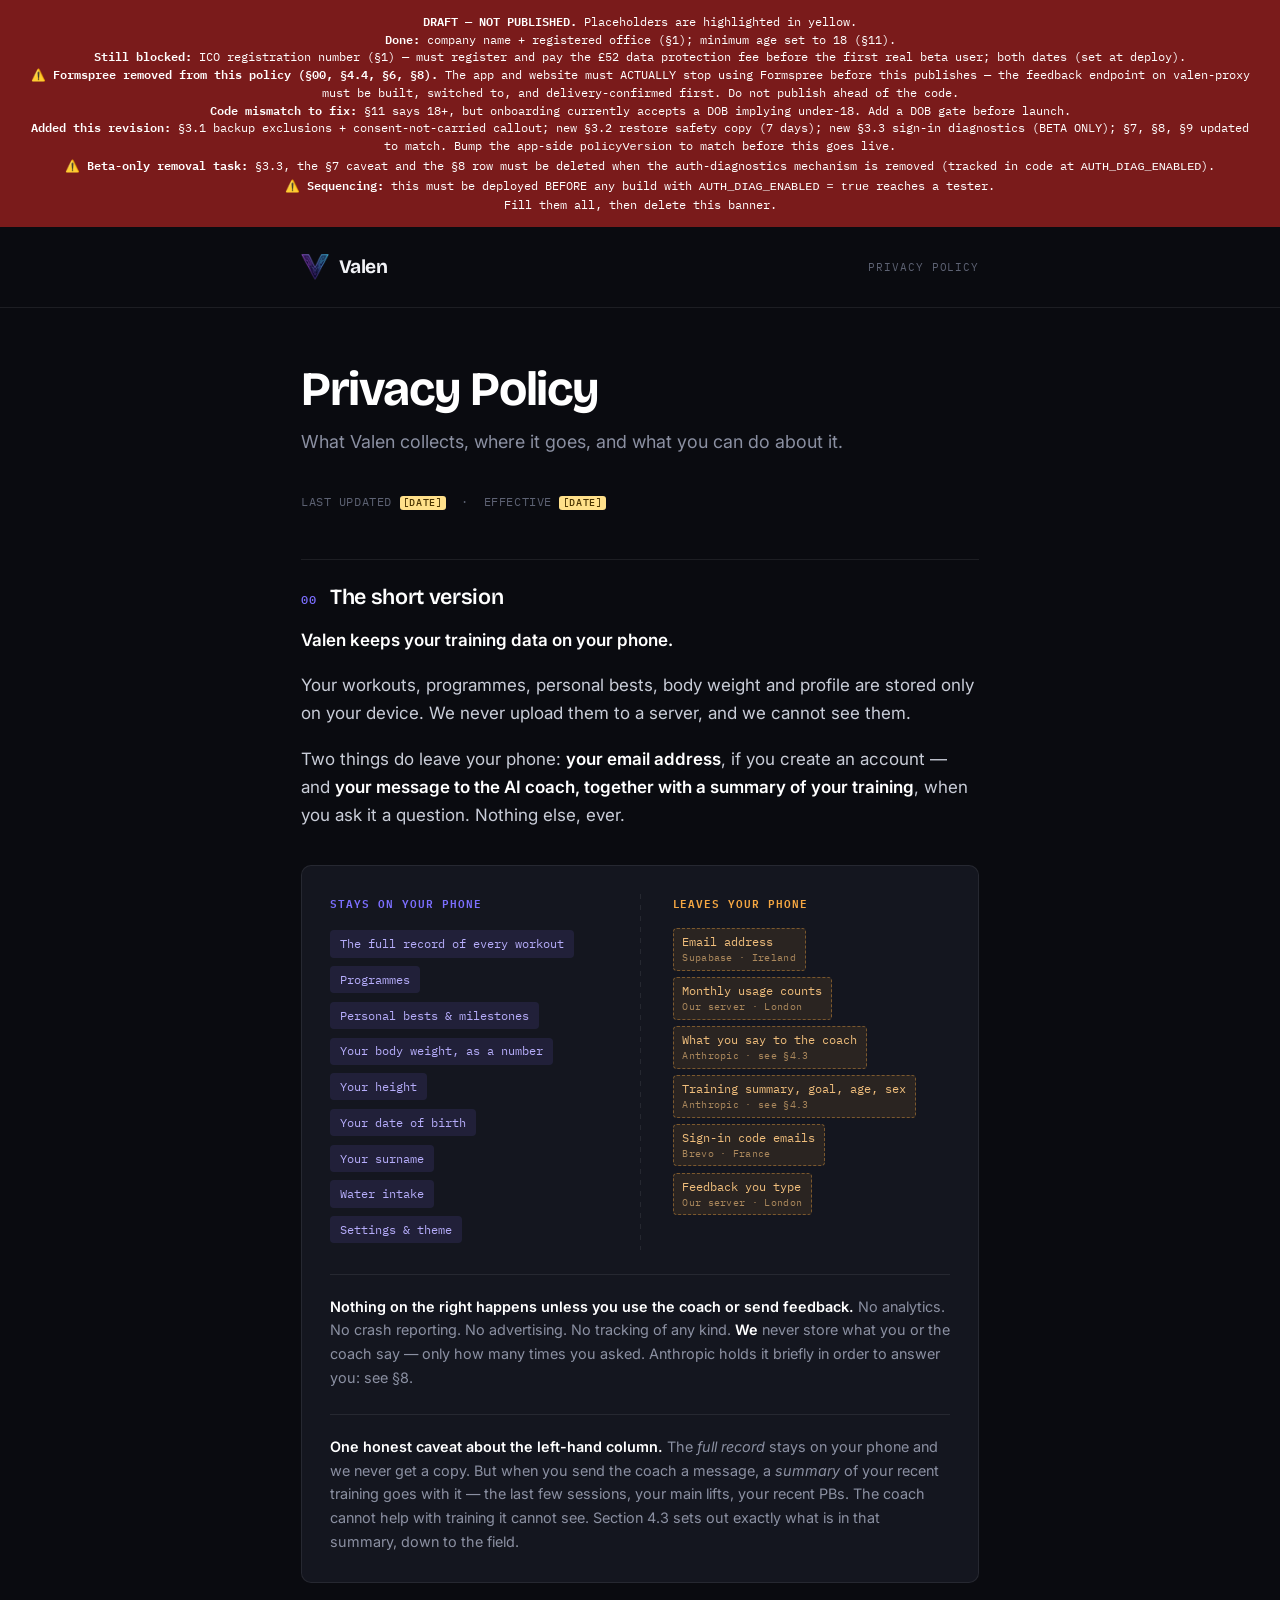
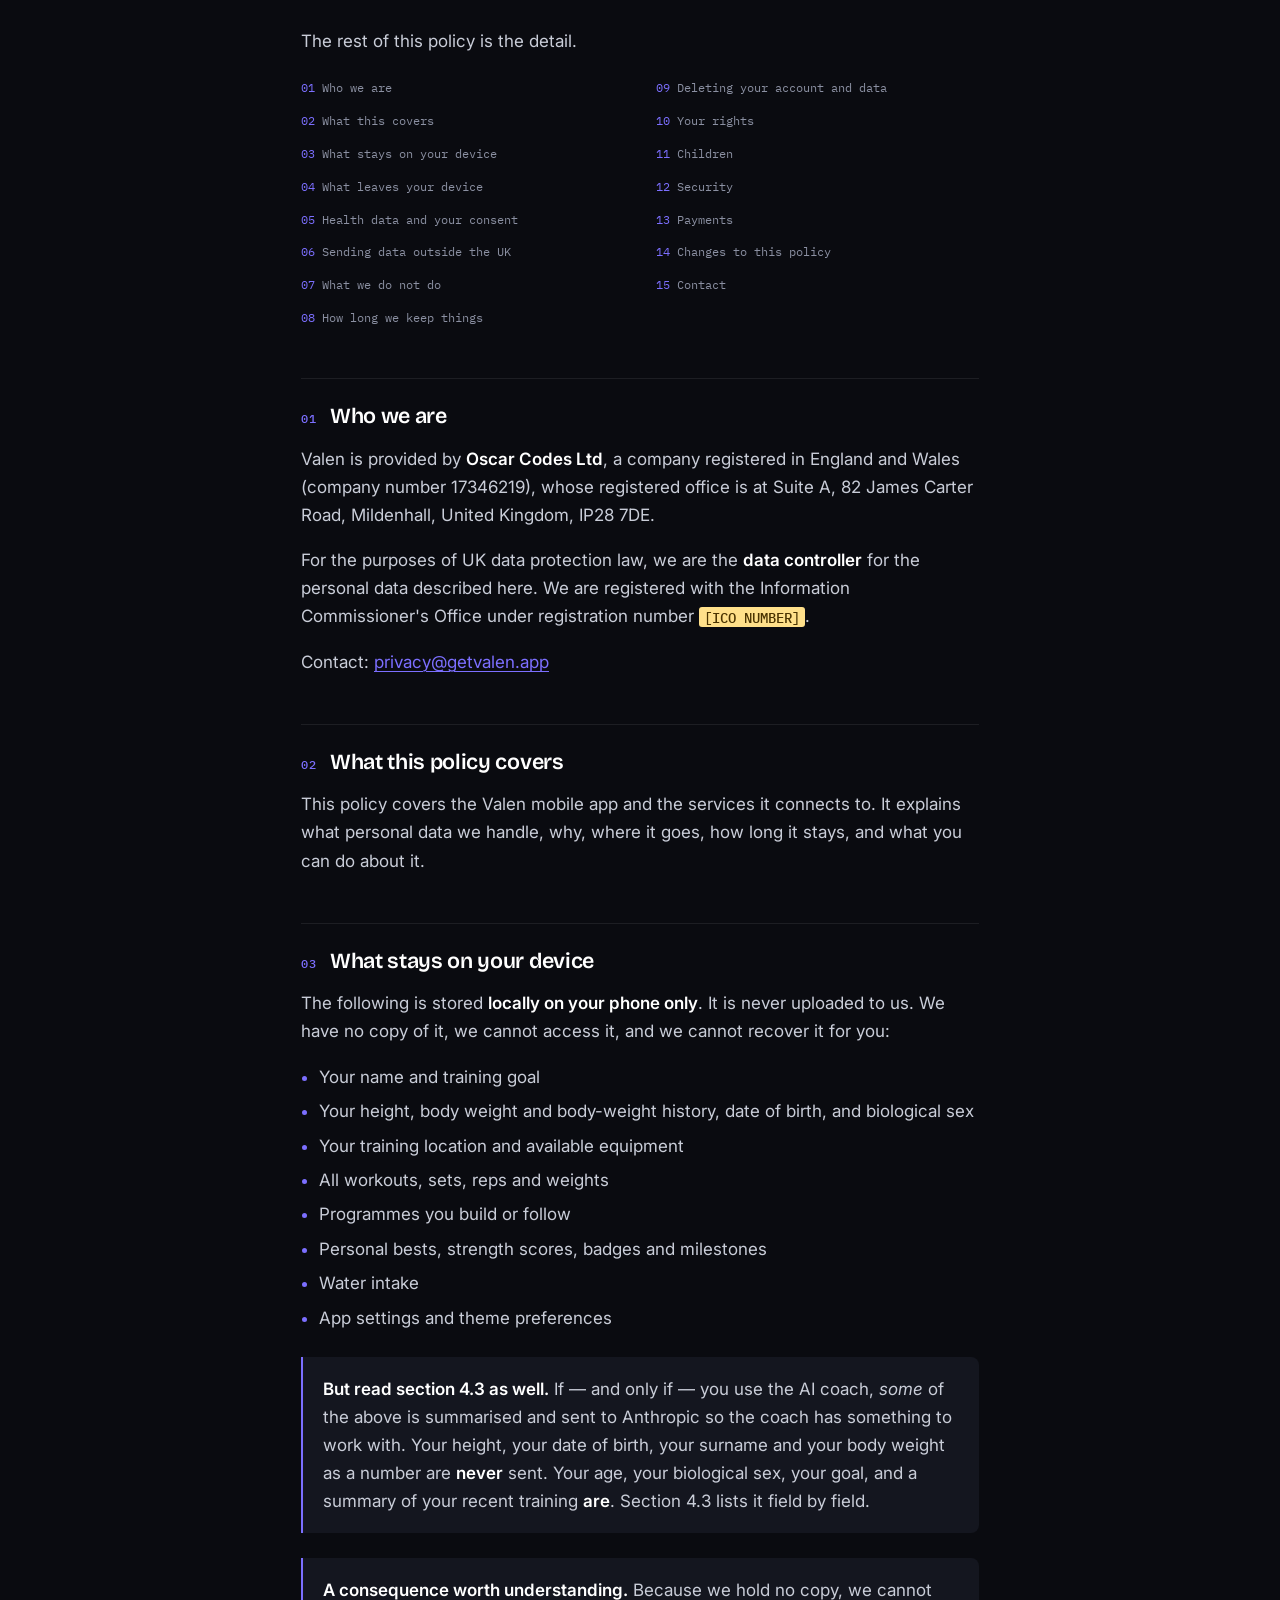
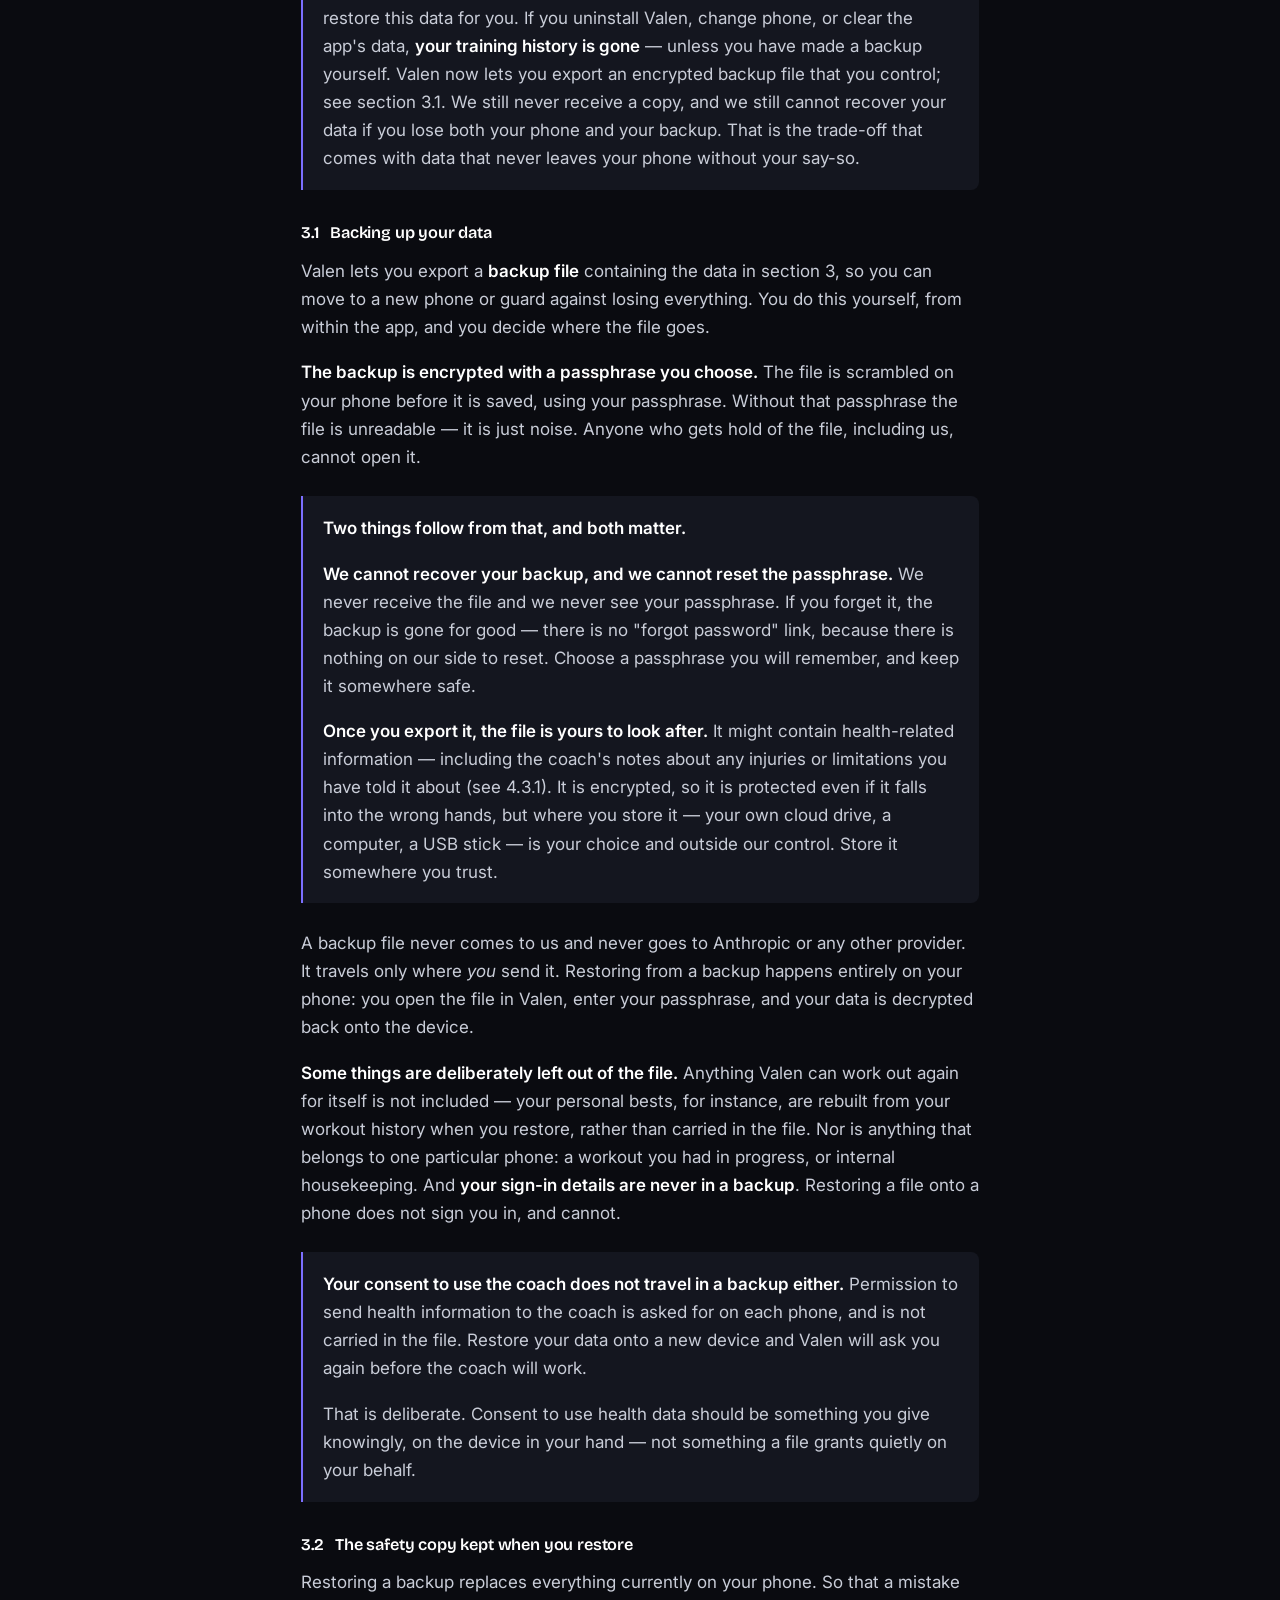
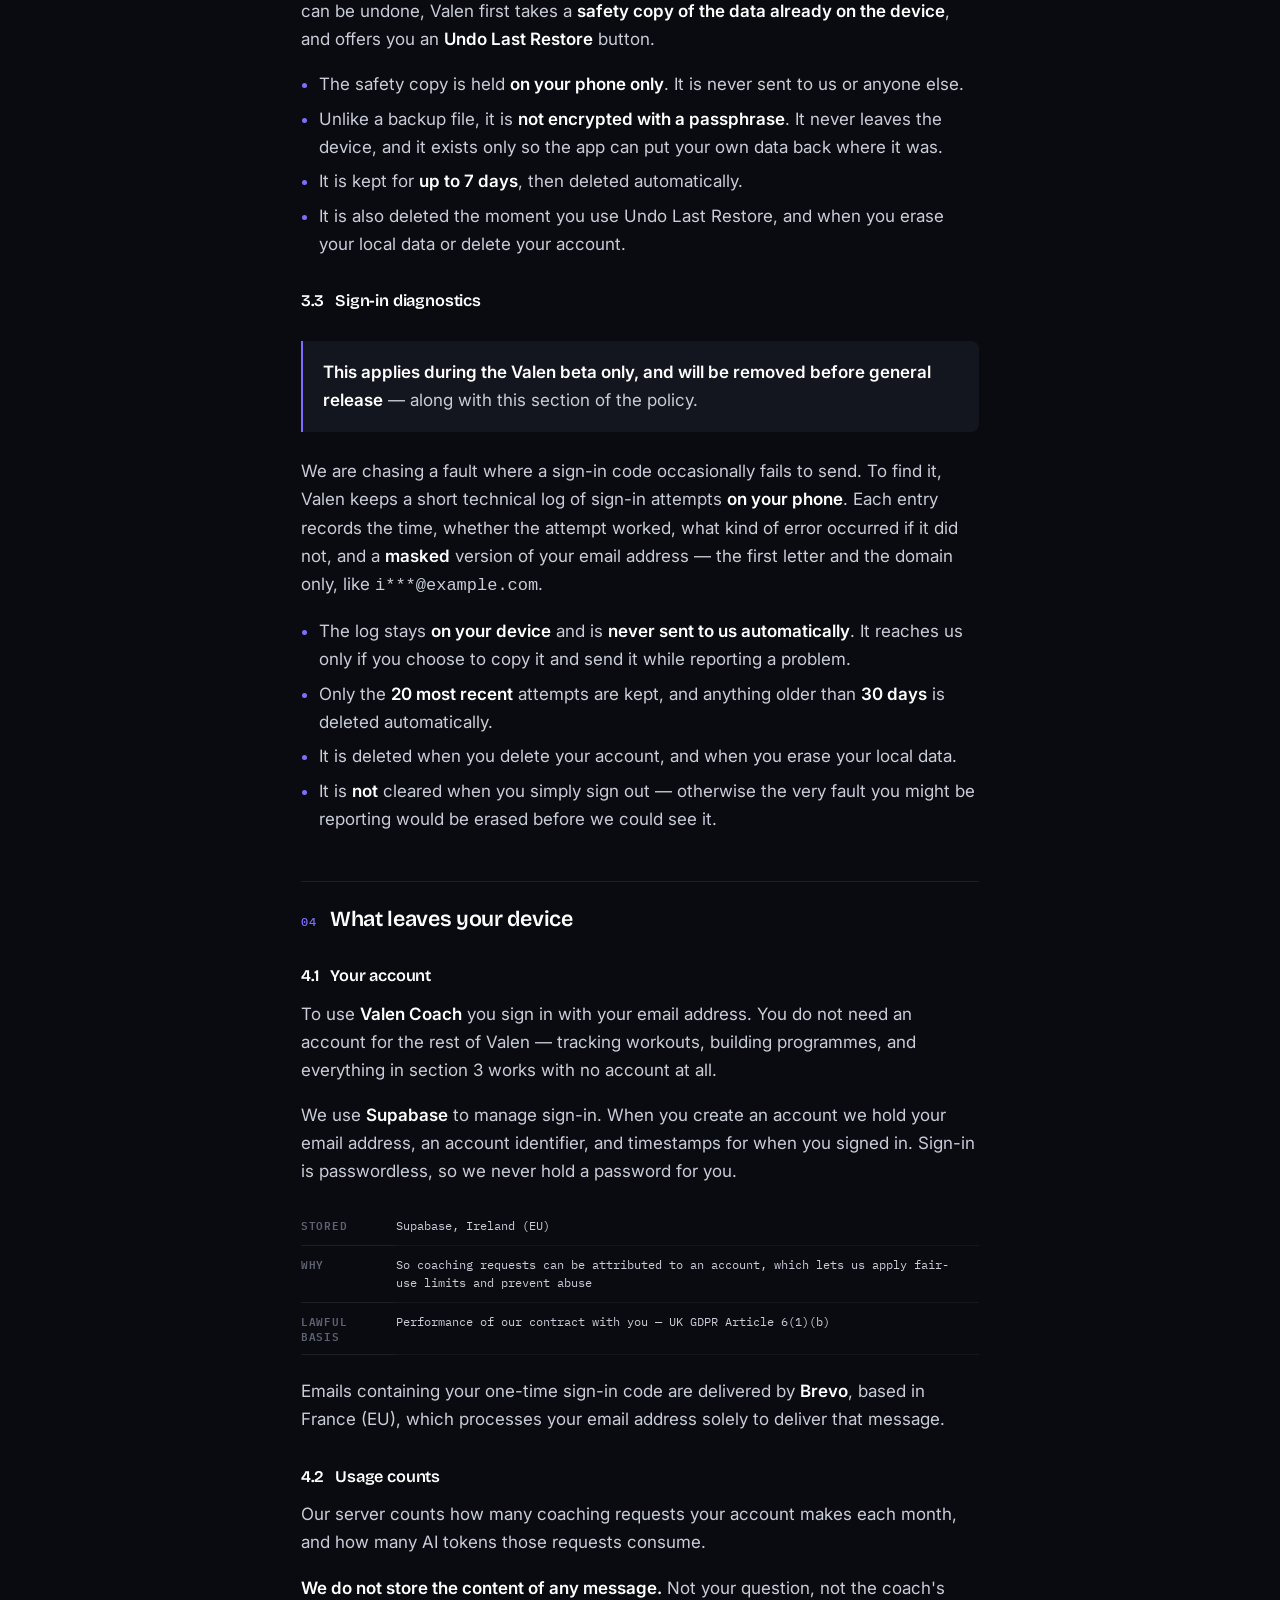
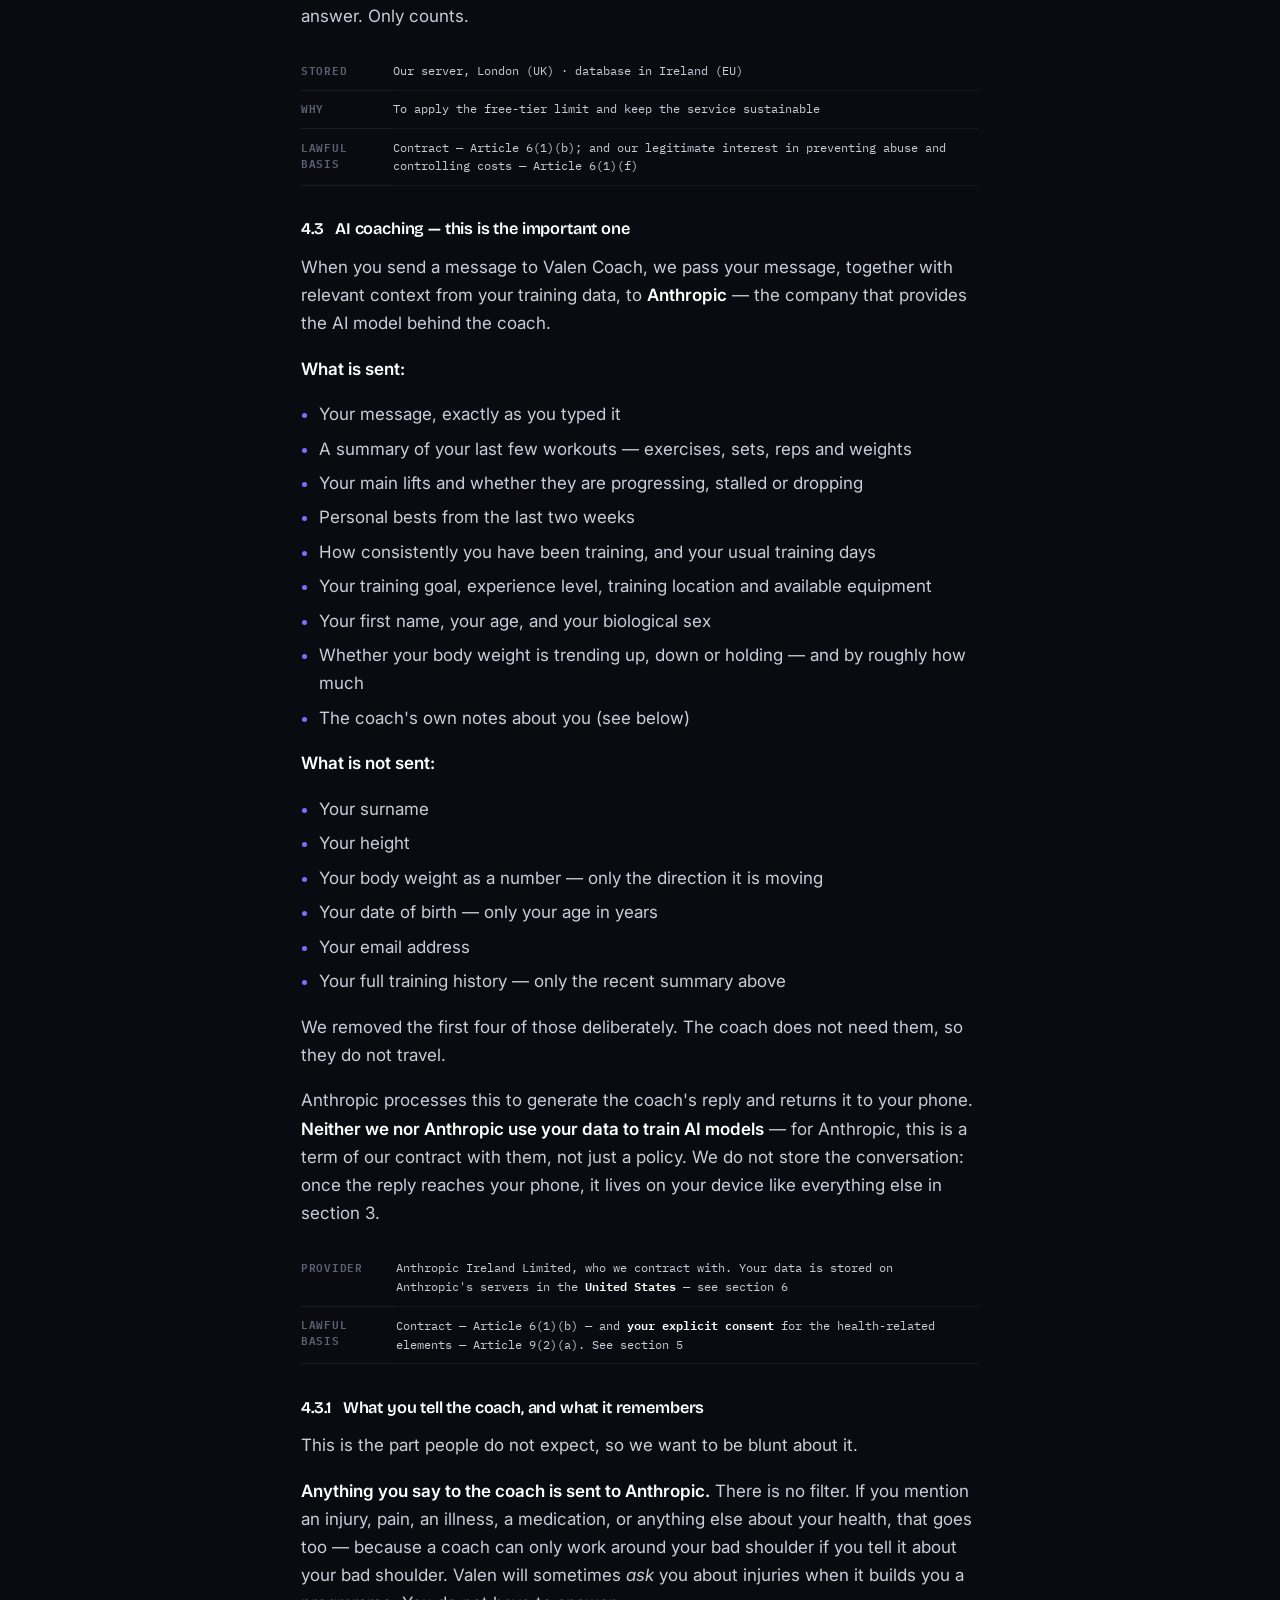
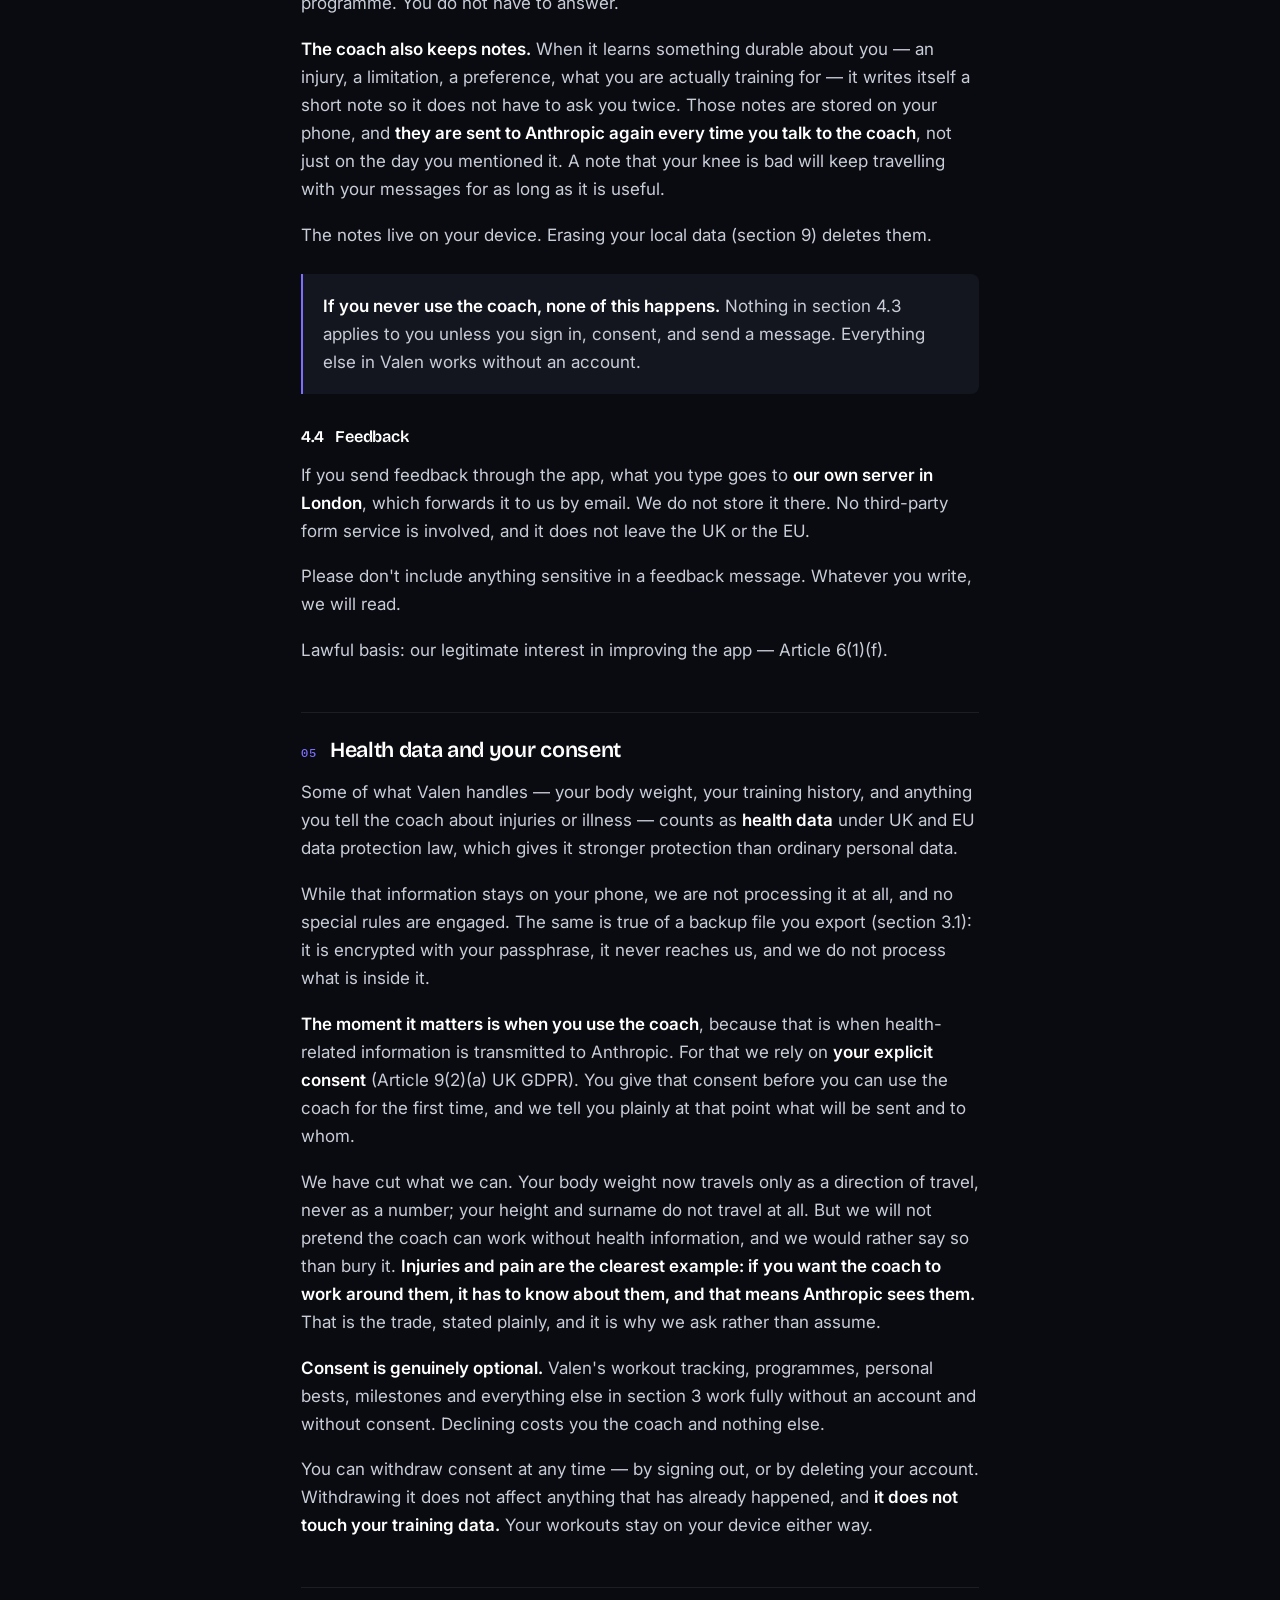
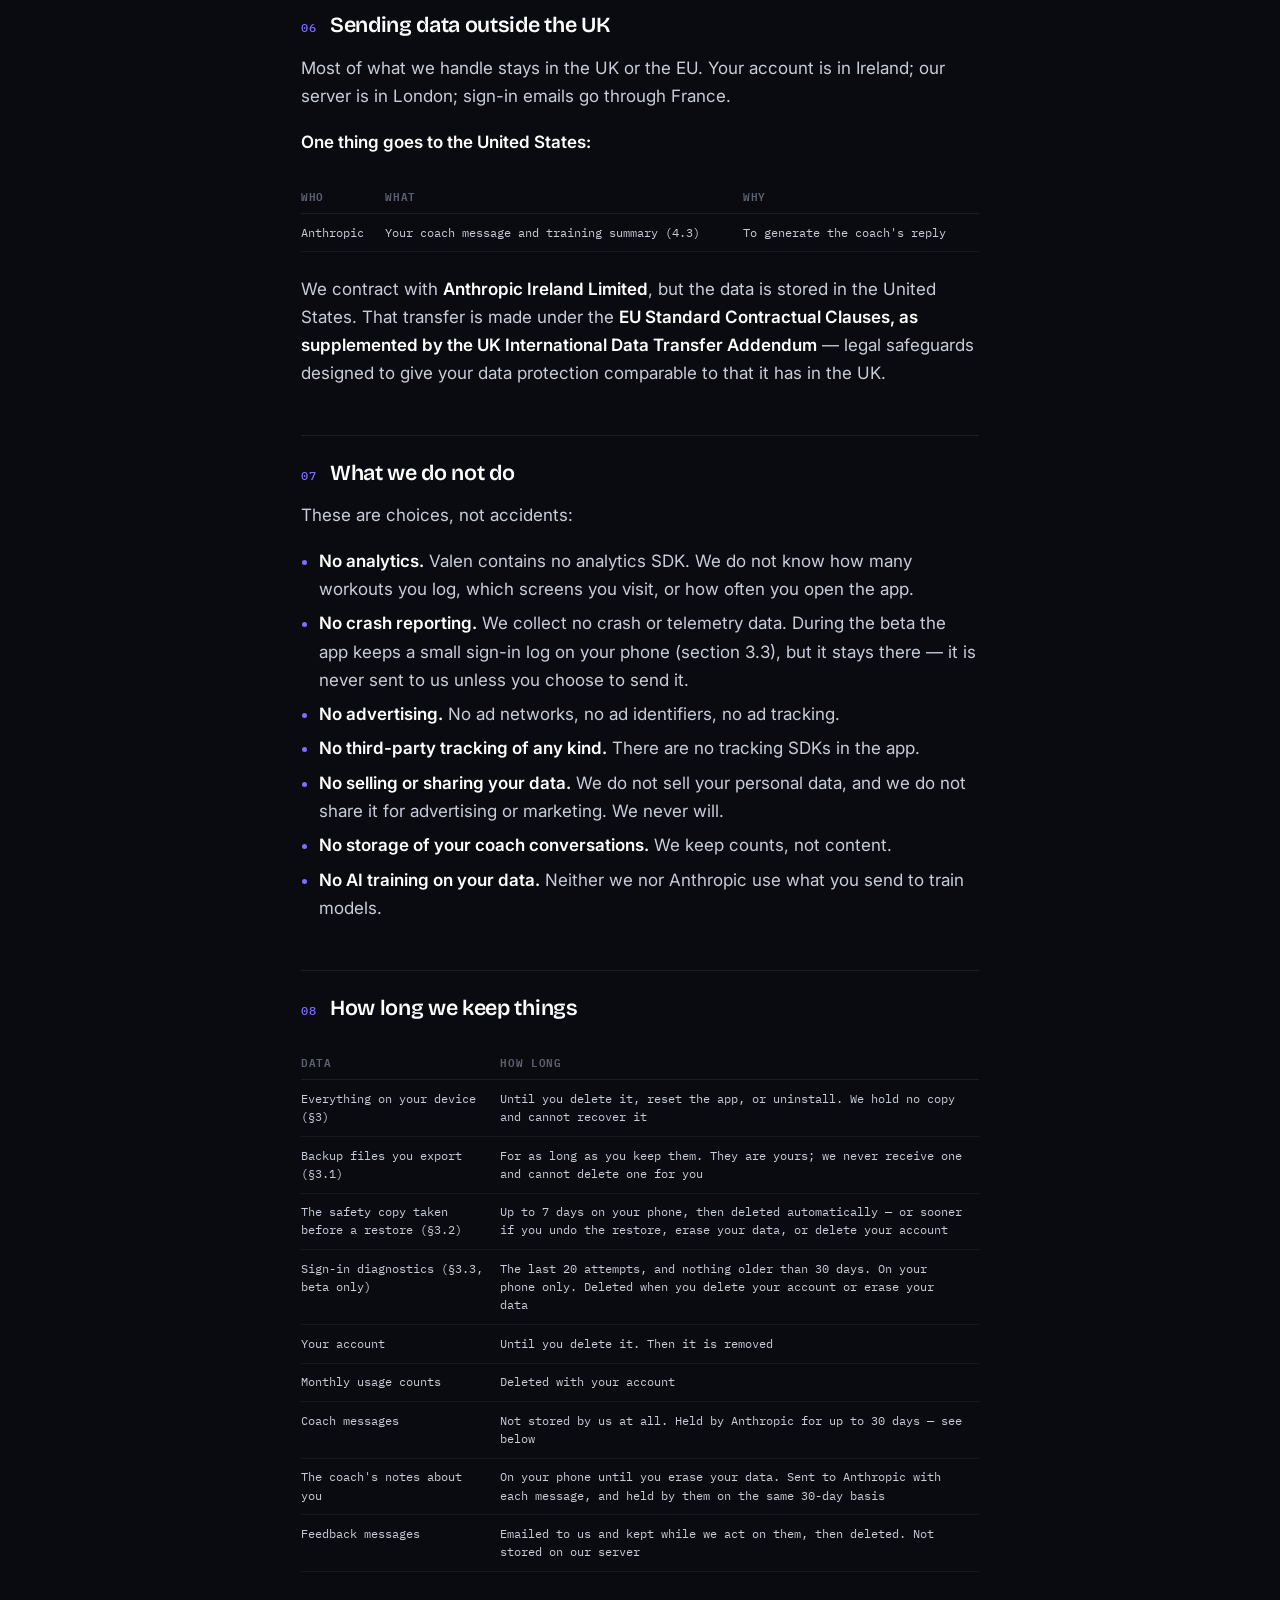
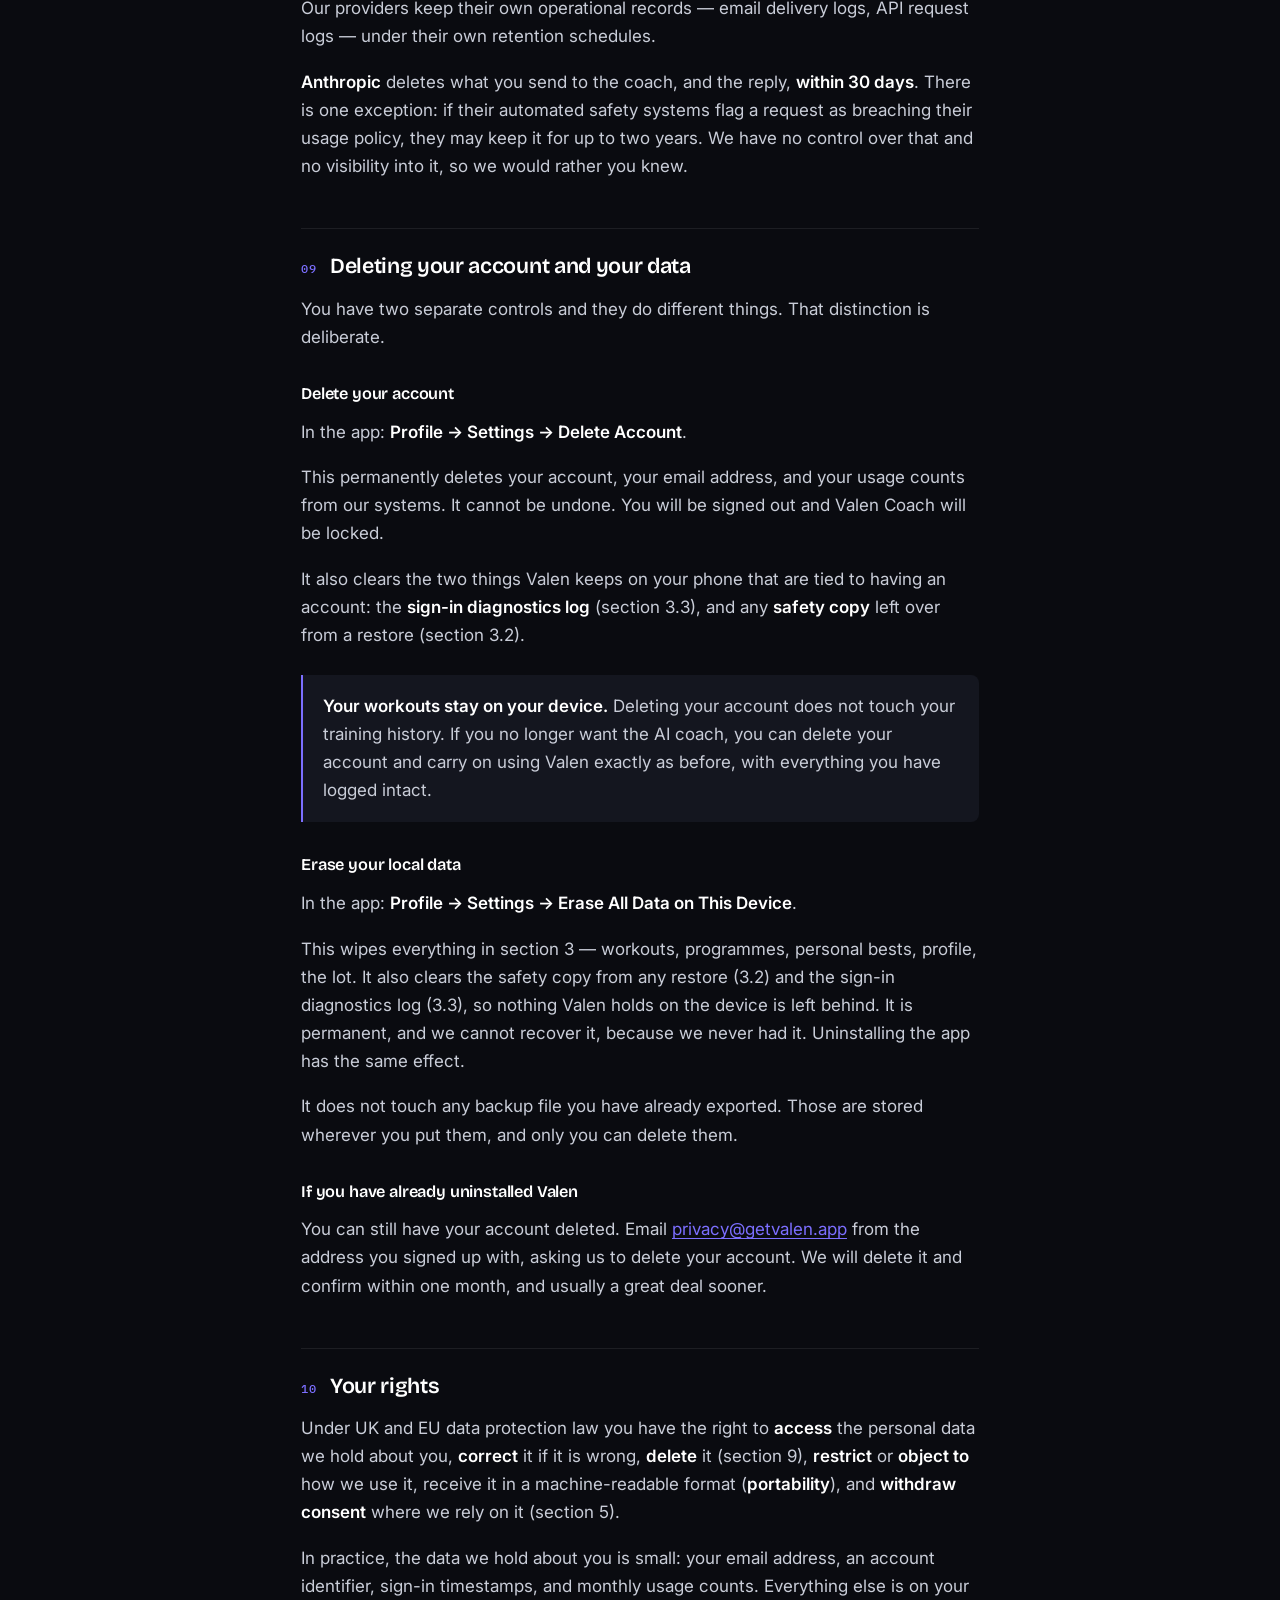
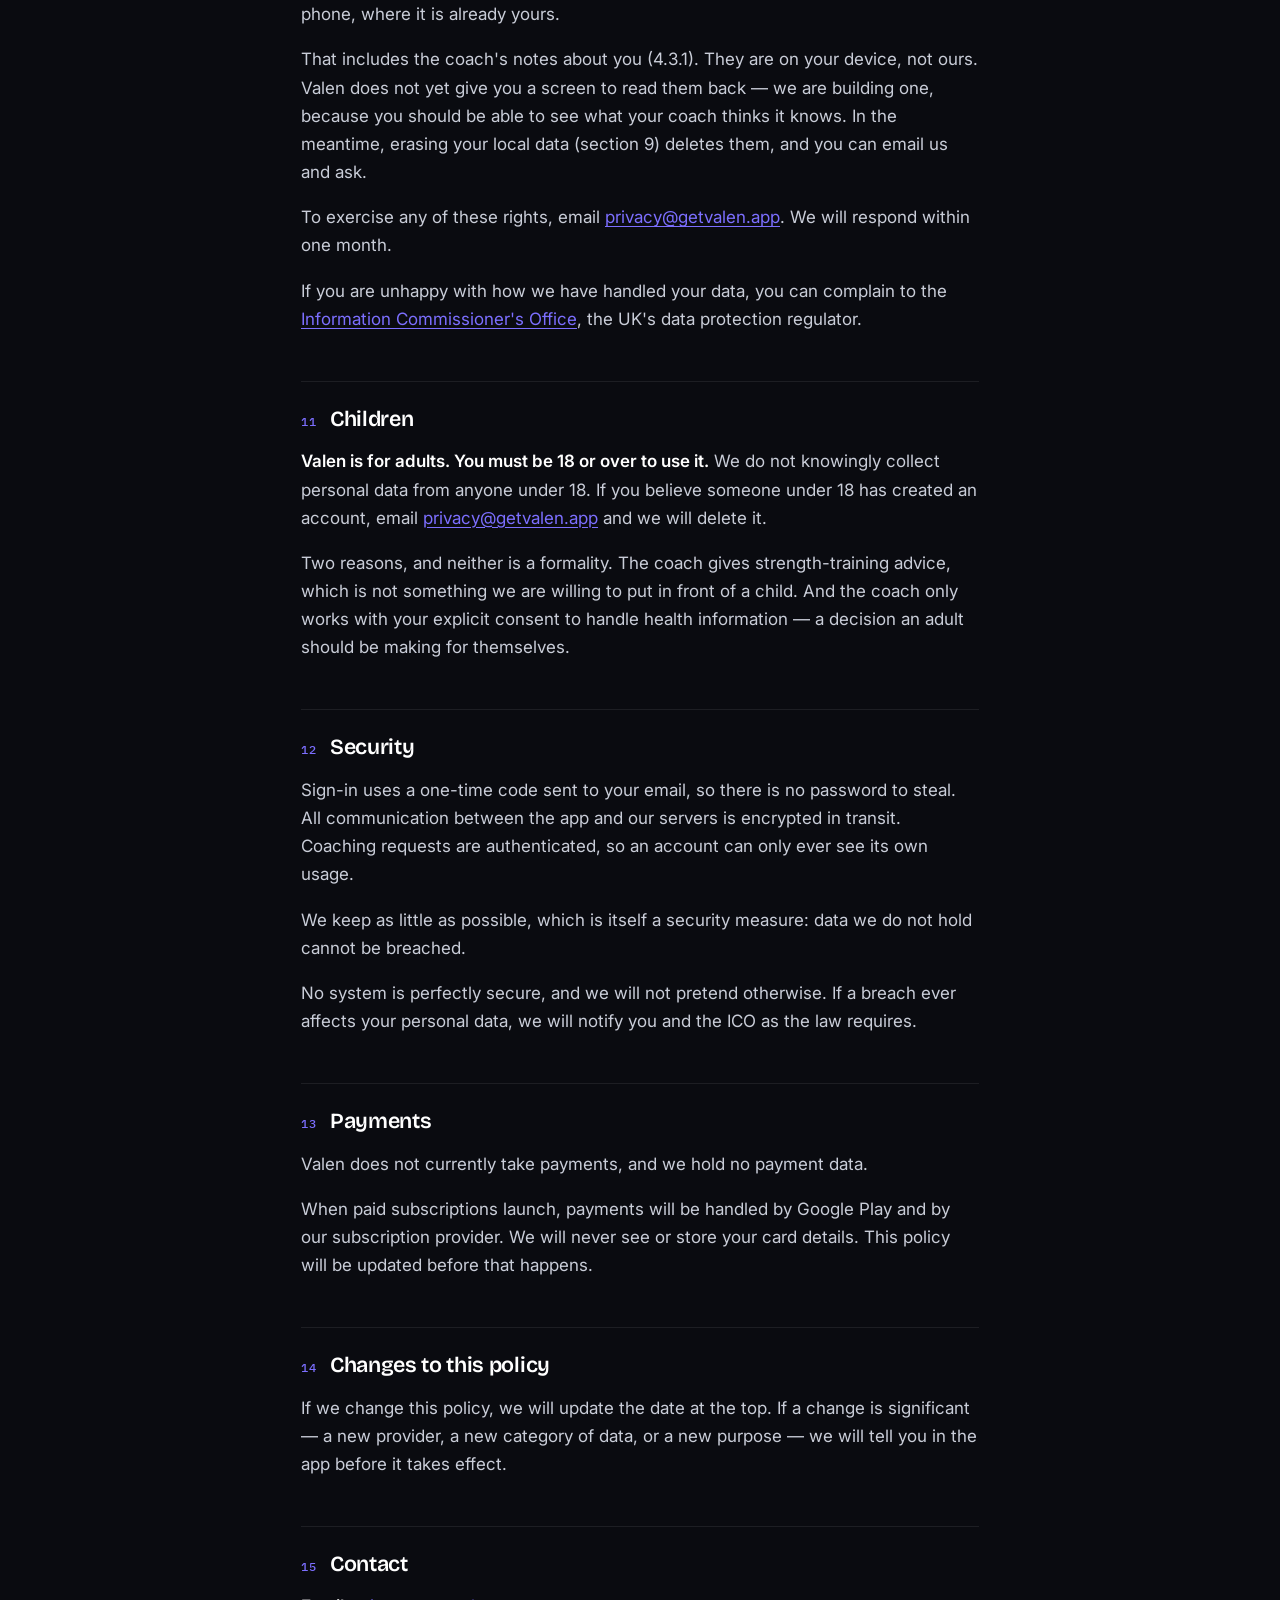
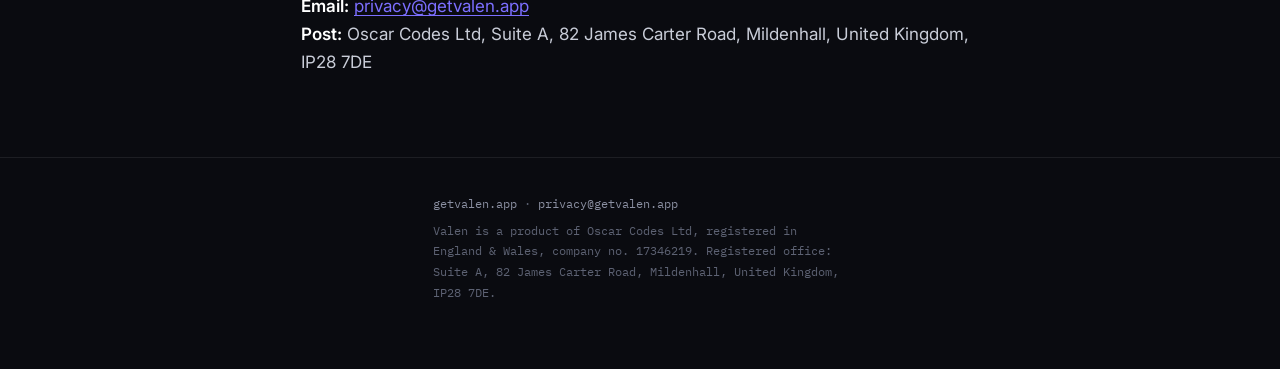
==== commit ac48f462: "concluded part 46" ====
--- a/privacy.html
+++ b/privacy.html
@@ -128,7 +128,7 @@
 
   <h2 id="s1"><span class="num">01</span> Who we are</h2>
 
-  <p>Valen is provided by <strong>Oscar Codes Ltd</strong>, a company registered in England and Wales (company number 17346219), whose registered office is at Suite A, 82 James Carter Road, Mildenhall, IP28 7DE.</p>
+  <p>Valen is provided by <strong>Oscar Codes Ltd</strong>, a company registered in England and Wales (company number 17346219), whose registered office is at Suite A, 82 James Carter Road, Mildenhall, United Kingdom, IP28 7DE.</p>
 
   <p>For the purposes of UK data protection law, we are the <strong>data controller</strong> for the personal data described here. We are registered with the Information Commissioner's Office under registration number <span class="ph">[ICO NUMBER]</span>.</p>
 
@@ -477,15 +477,14 @@
   <h2 id="s15"><span class="num">15</span> Contact</h2>
 
   <p><strong>Email:</strong> <a href="mailto:privacy@getvalen.app">privacy@getvalen.app</a><br>
-  <strong>Post:</strong> Oscar Codes Ltd, Suite A, 82 James Carter Road, Mildenhall, IP28 7DE</p>
+  <strong>Post:</strong> Oscar Codes Ltd, Suite A, 82 James Carter Road, Mildenhall, United Kingdom, IP28 7DE</p>
 
 </main>
 
 <footer>
   <div class="wrap">
-    <p><a href="/">getvalen.app</a> · <a href="mailto:privacy@getvalen.app">privacy@getvalen.app</a></p>
-    <p>Valen is a product of Oscar Codes Ltd · Registered in England &amp; Wales · Company no. 17346219</p>
-    <p>Registered office: Suite A, 82 James Carter Road, Mildenhall, Suffolk, IP28 7DE</p>
+    <p class="footer-links"><a href="/">getvalen.app</a> · <a href="mailto:privacy@getvalen.app">privacy@getvalen.app</a></p>
+    <p class="footer-legal">Valen is a product of Oscar Codes Ltd, registered in England &amp; Wales, company no. 17346219. Registered office: Suite A, 82 James Carter Road, Mildenhall, United Kingdom, IP28 7DE.</p>
   </div>
 </footer>
 
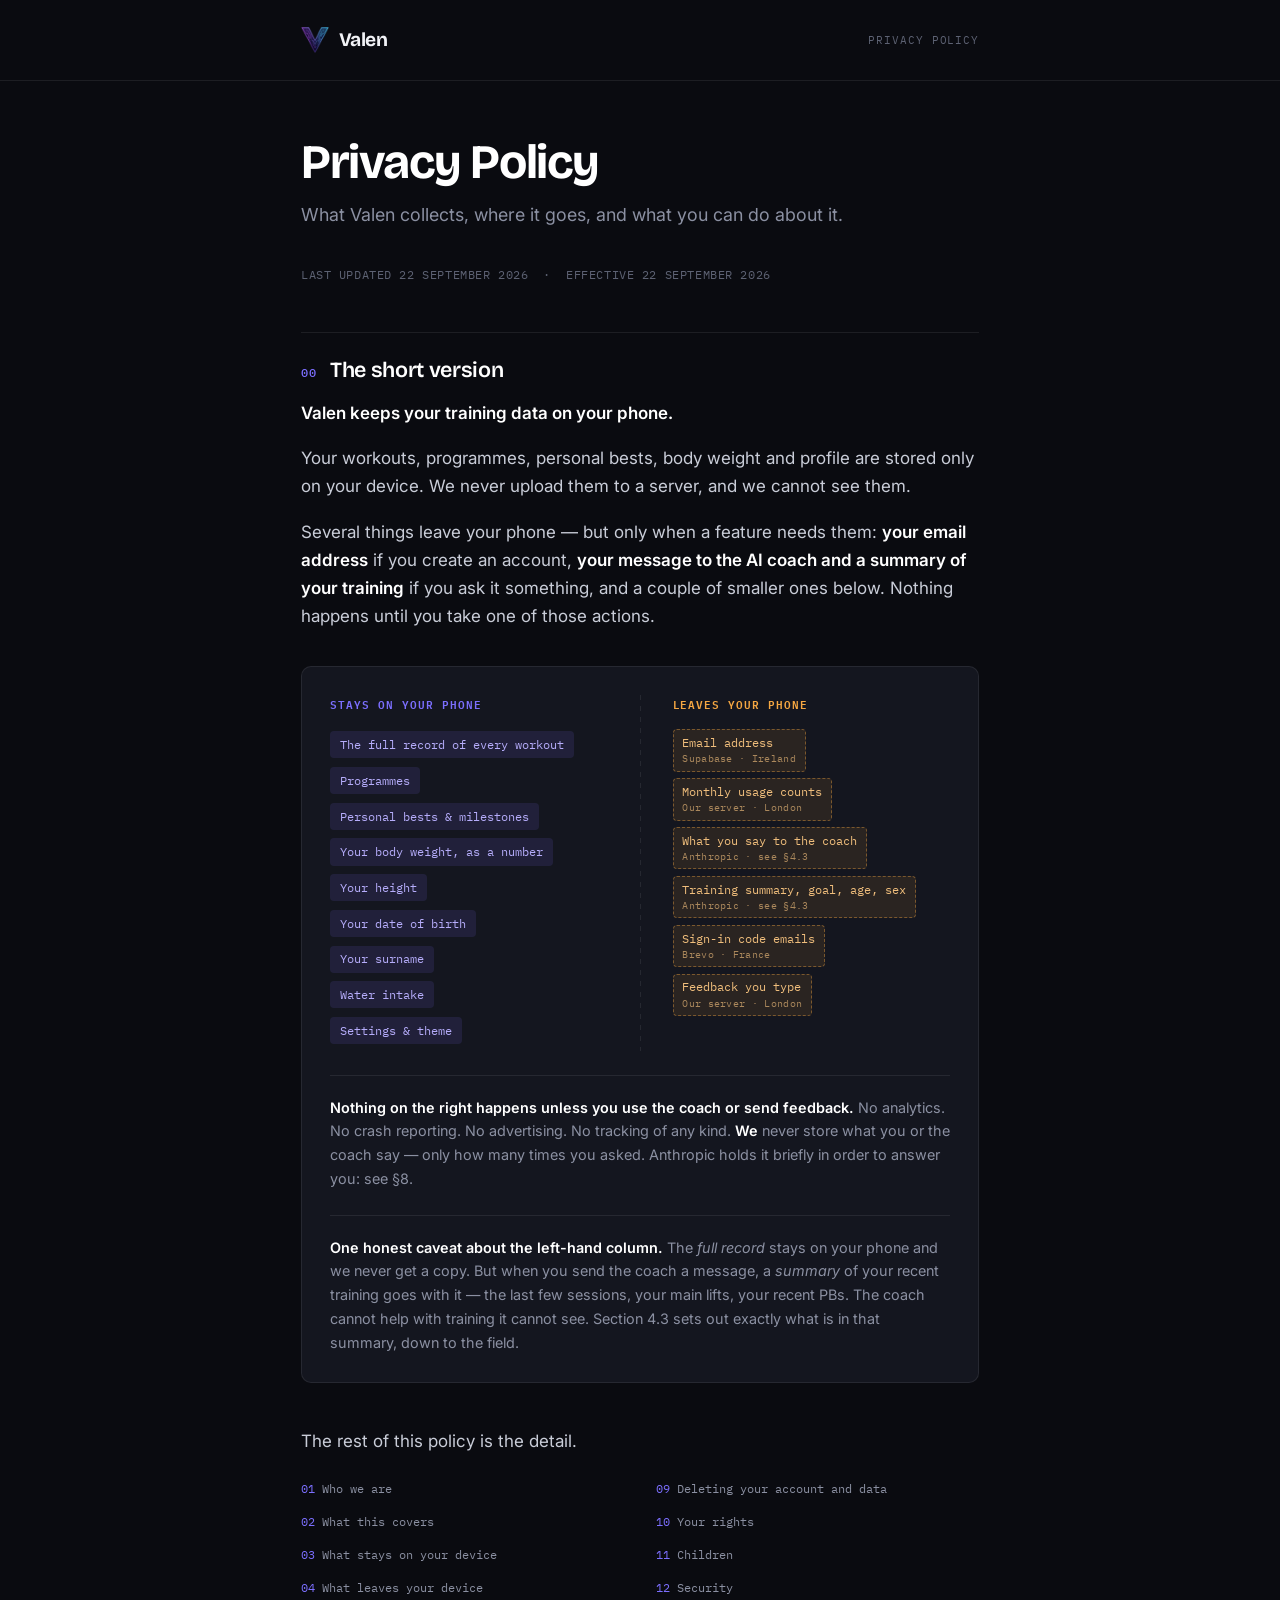
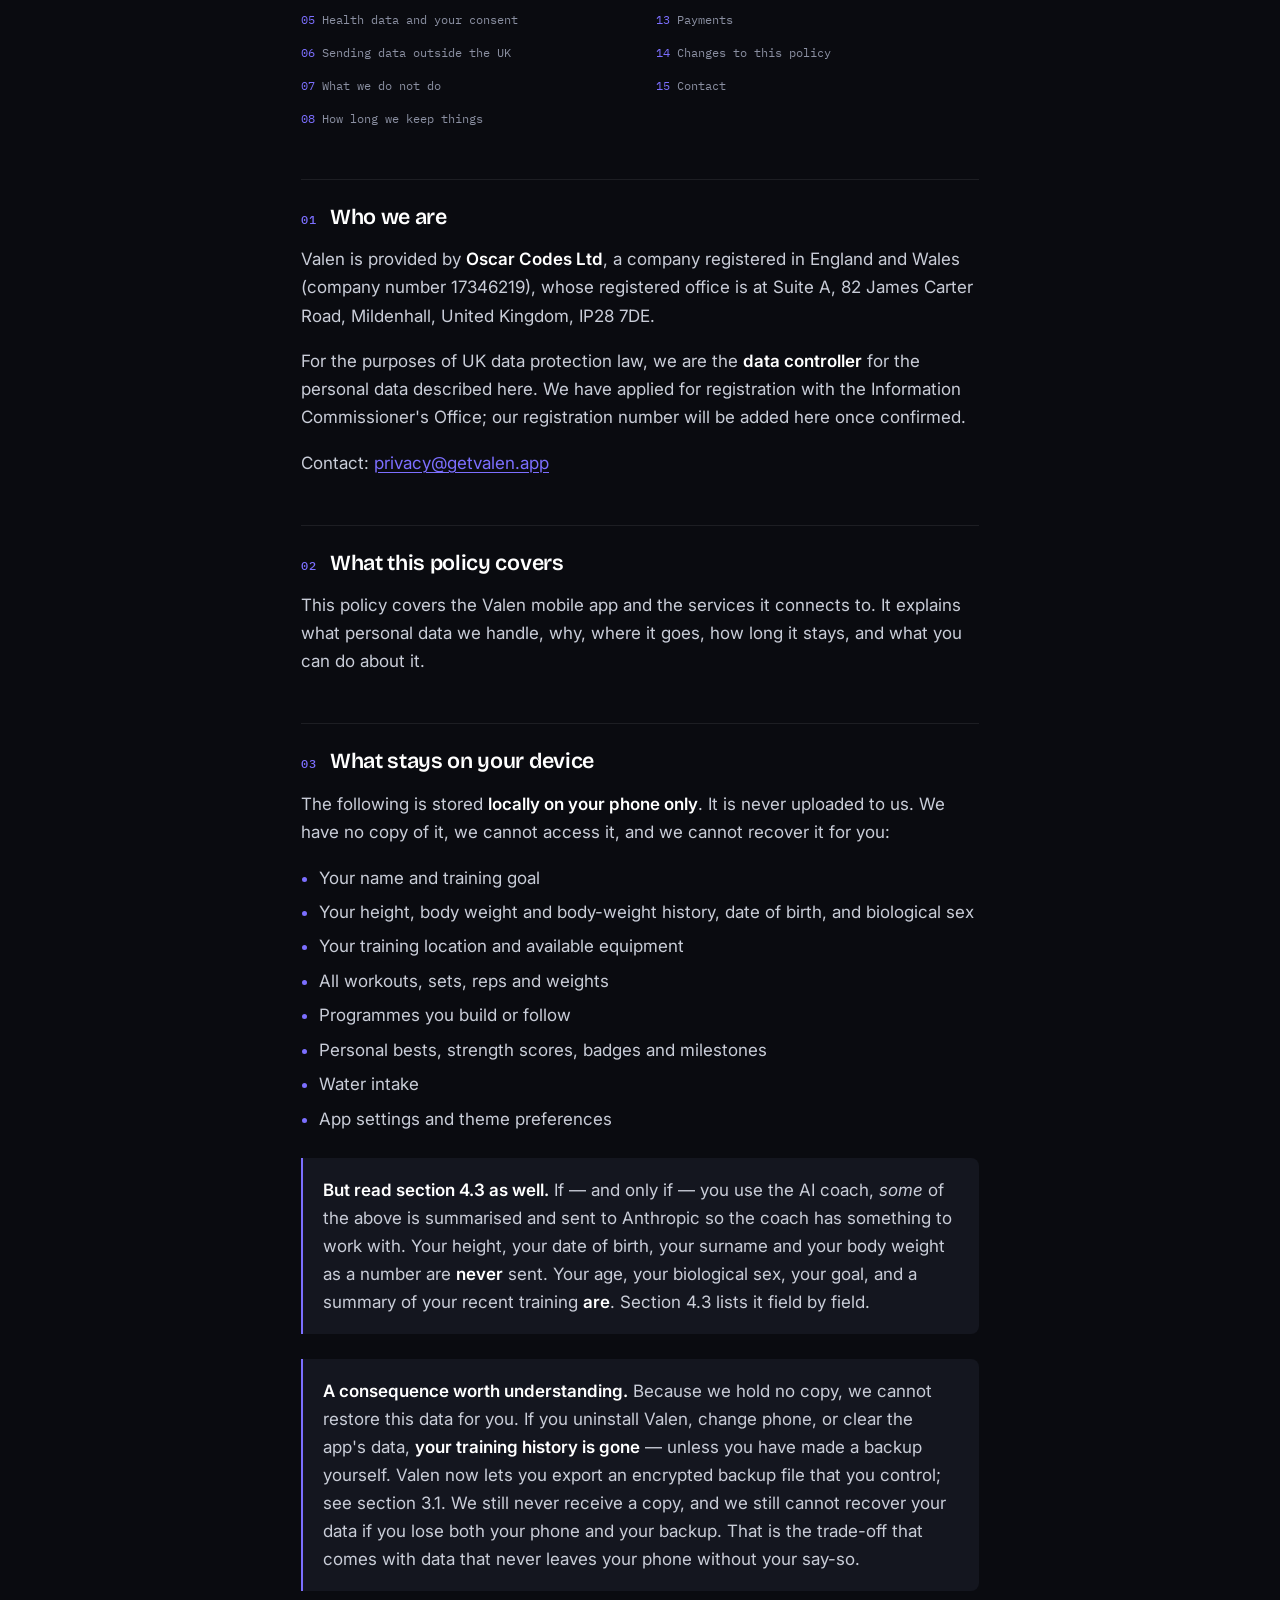
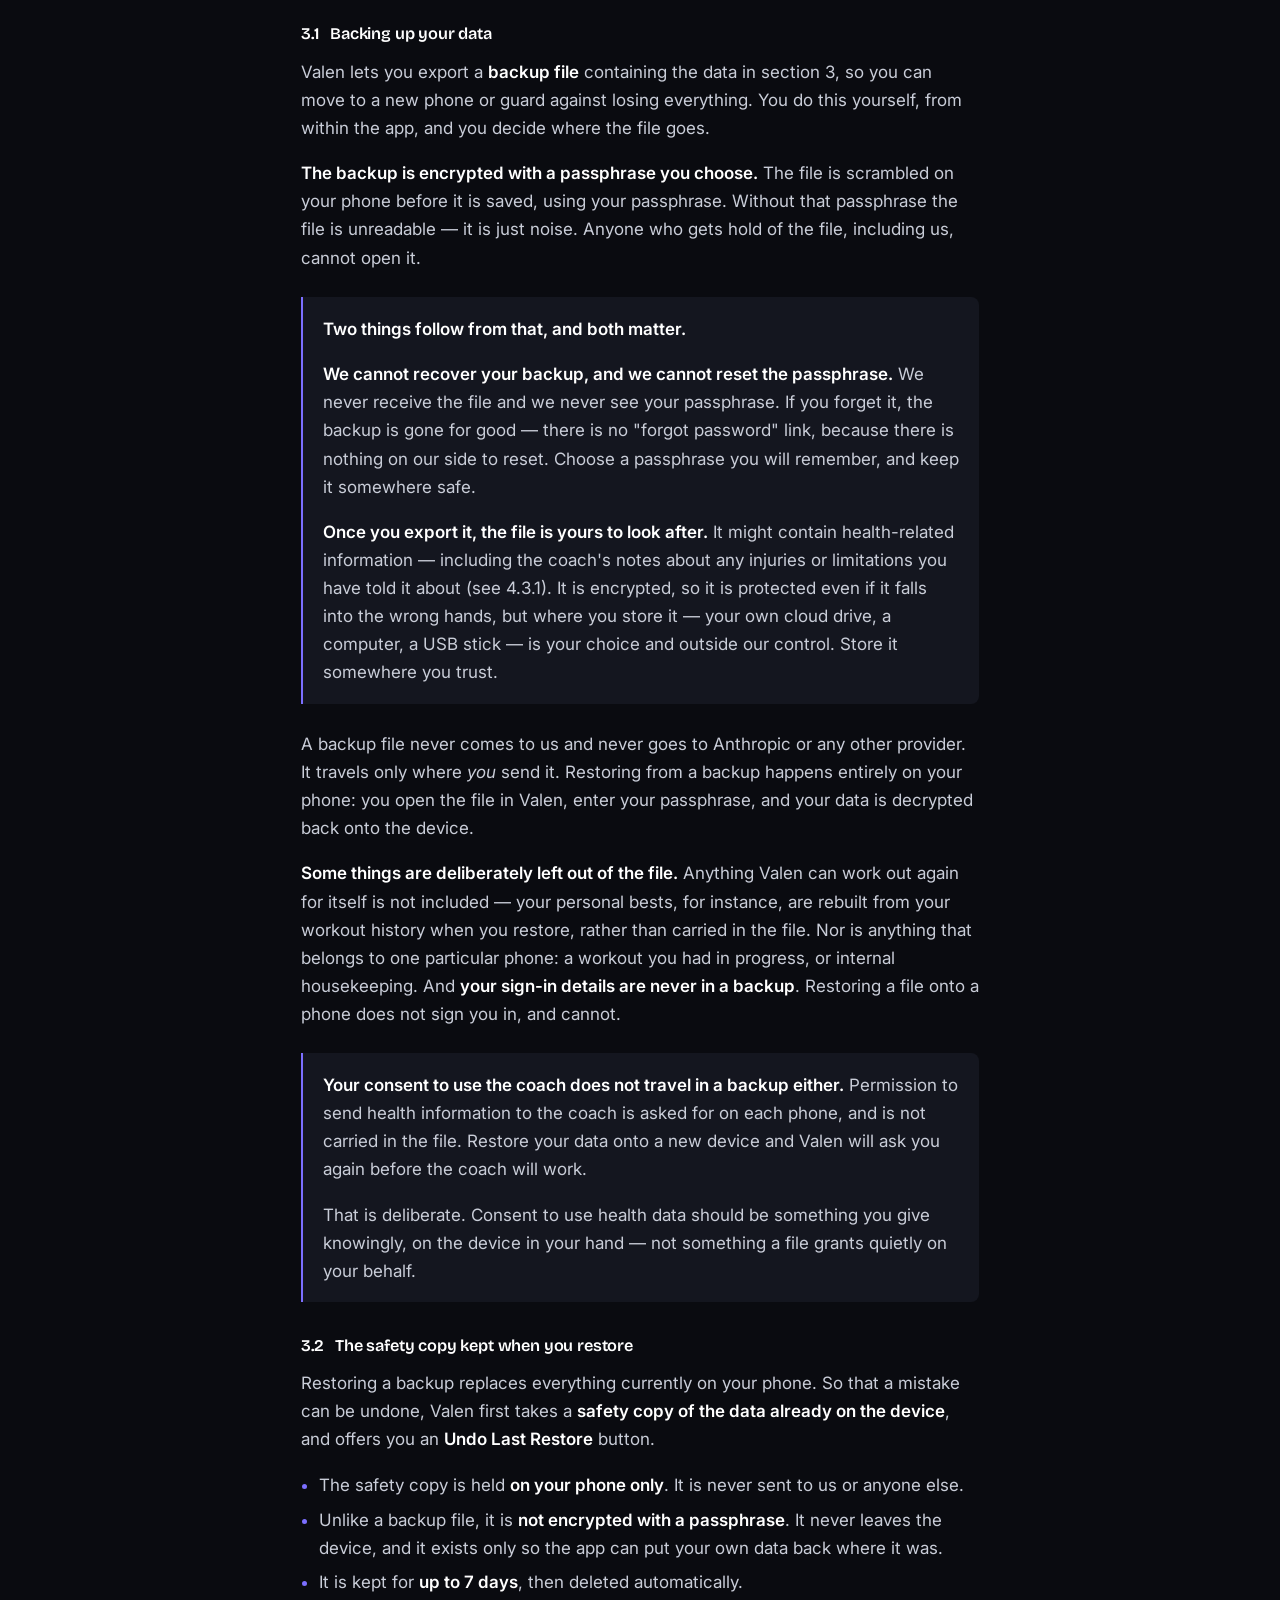
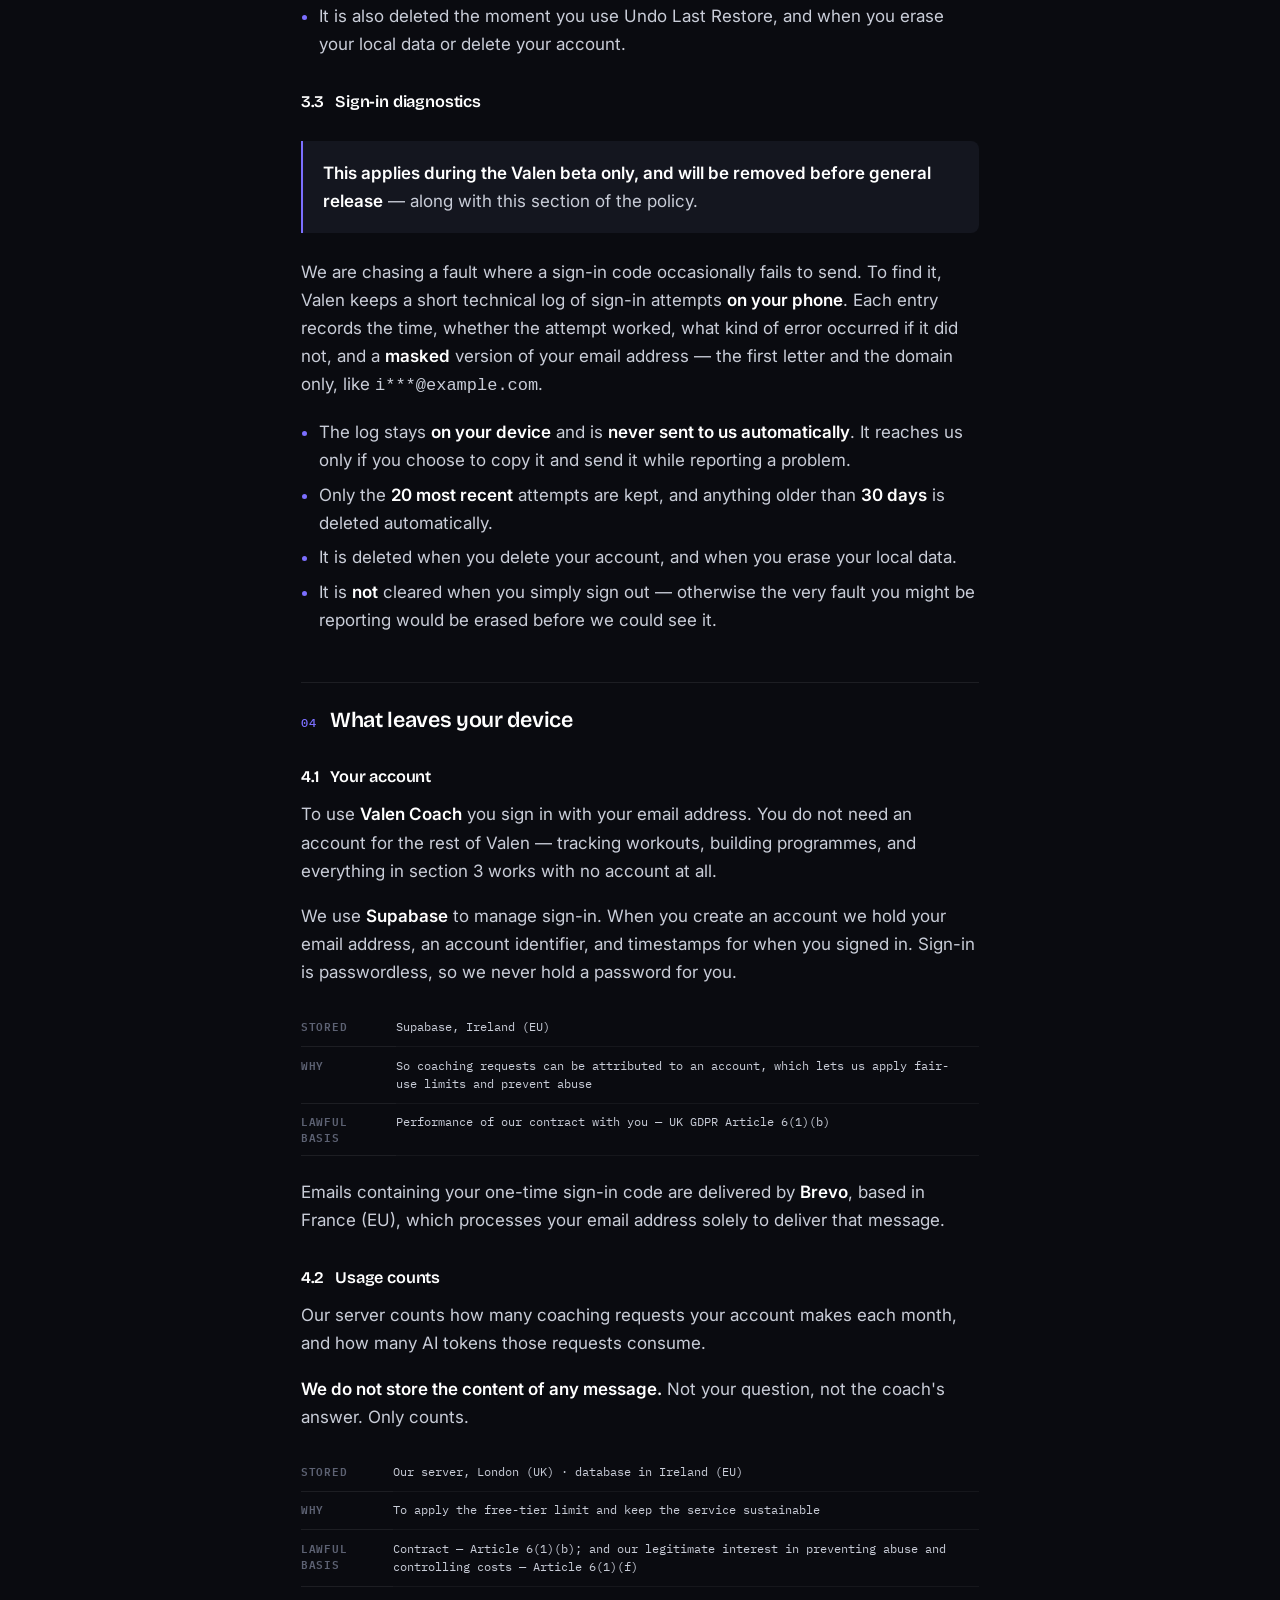
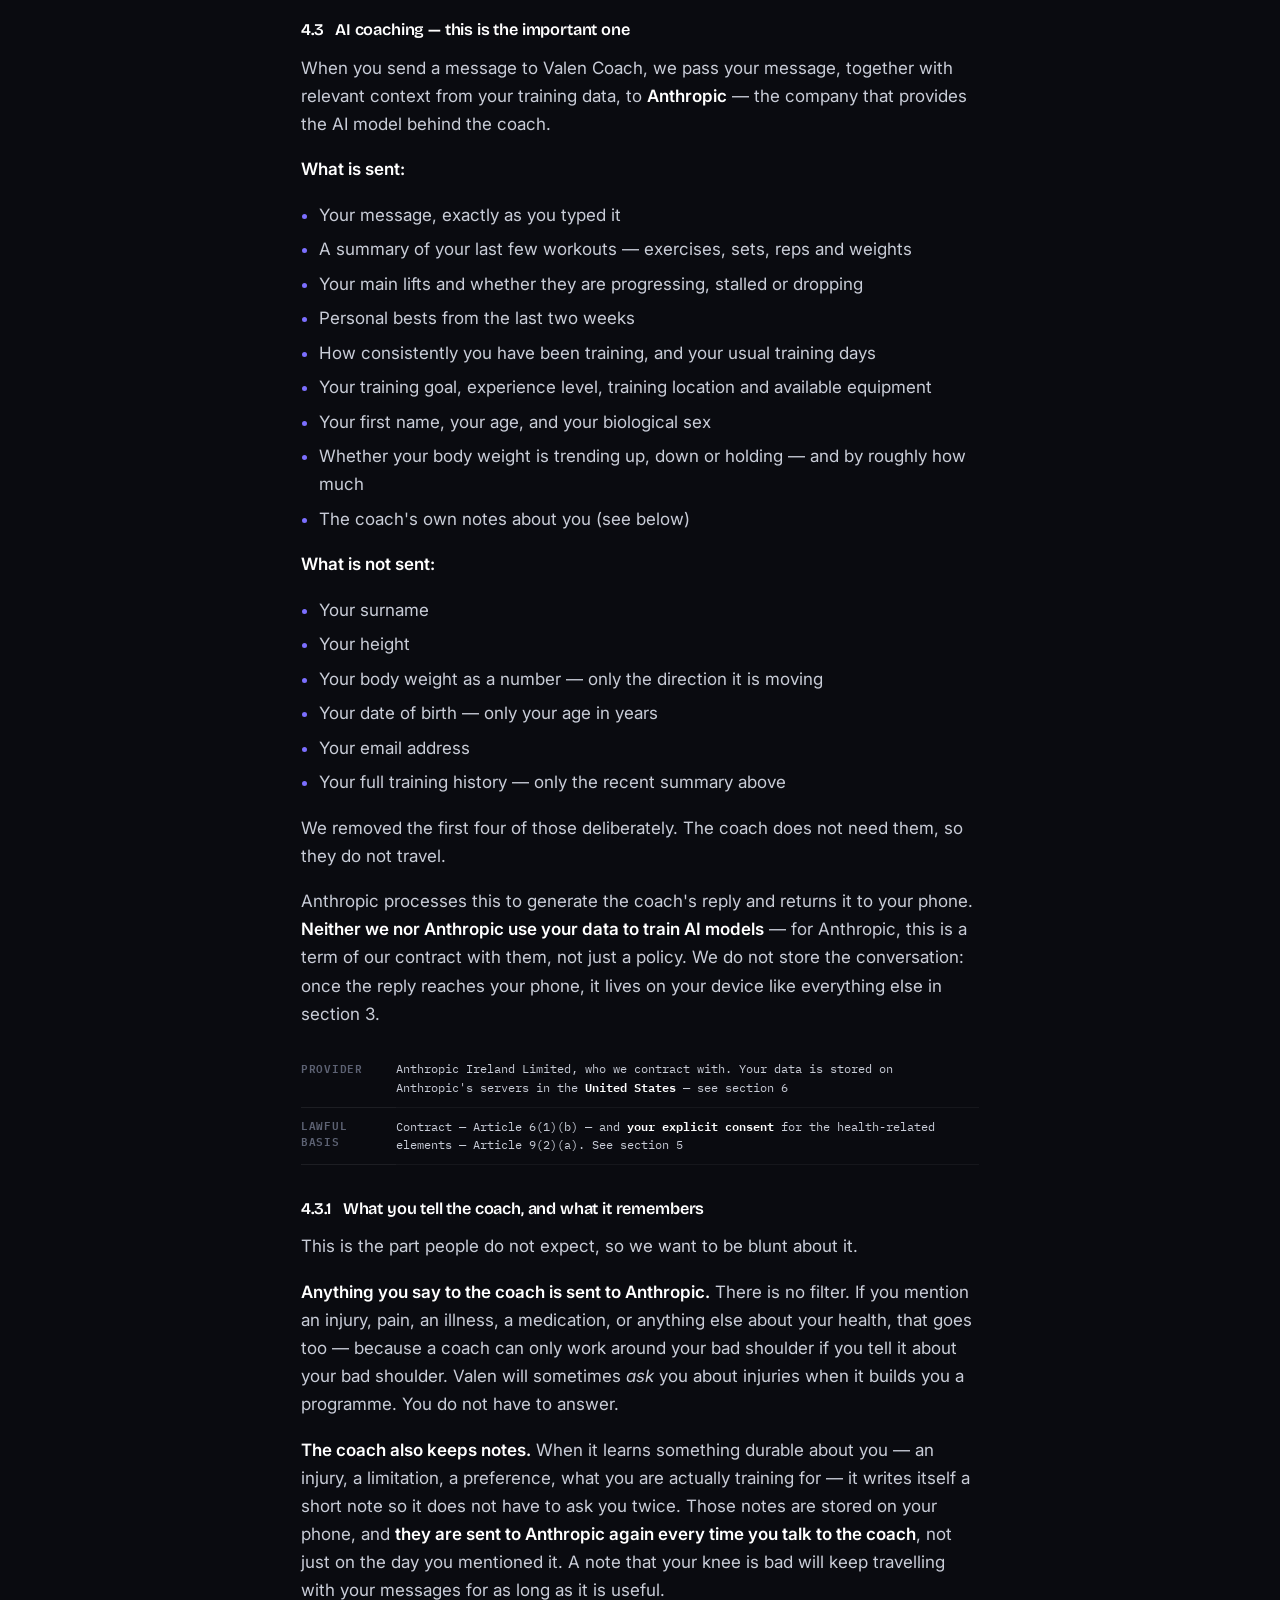
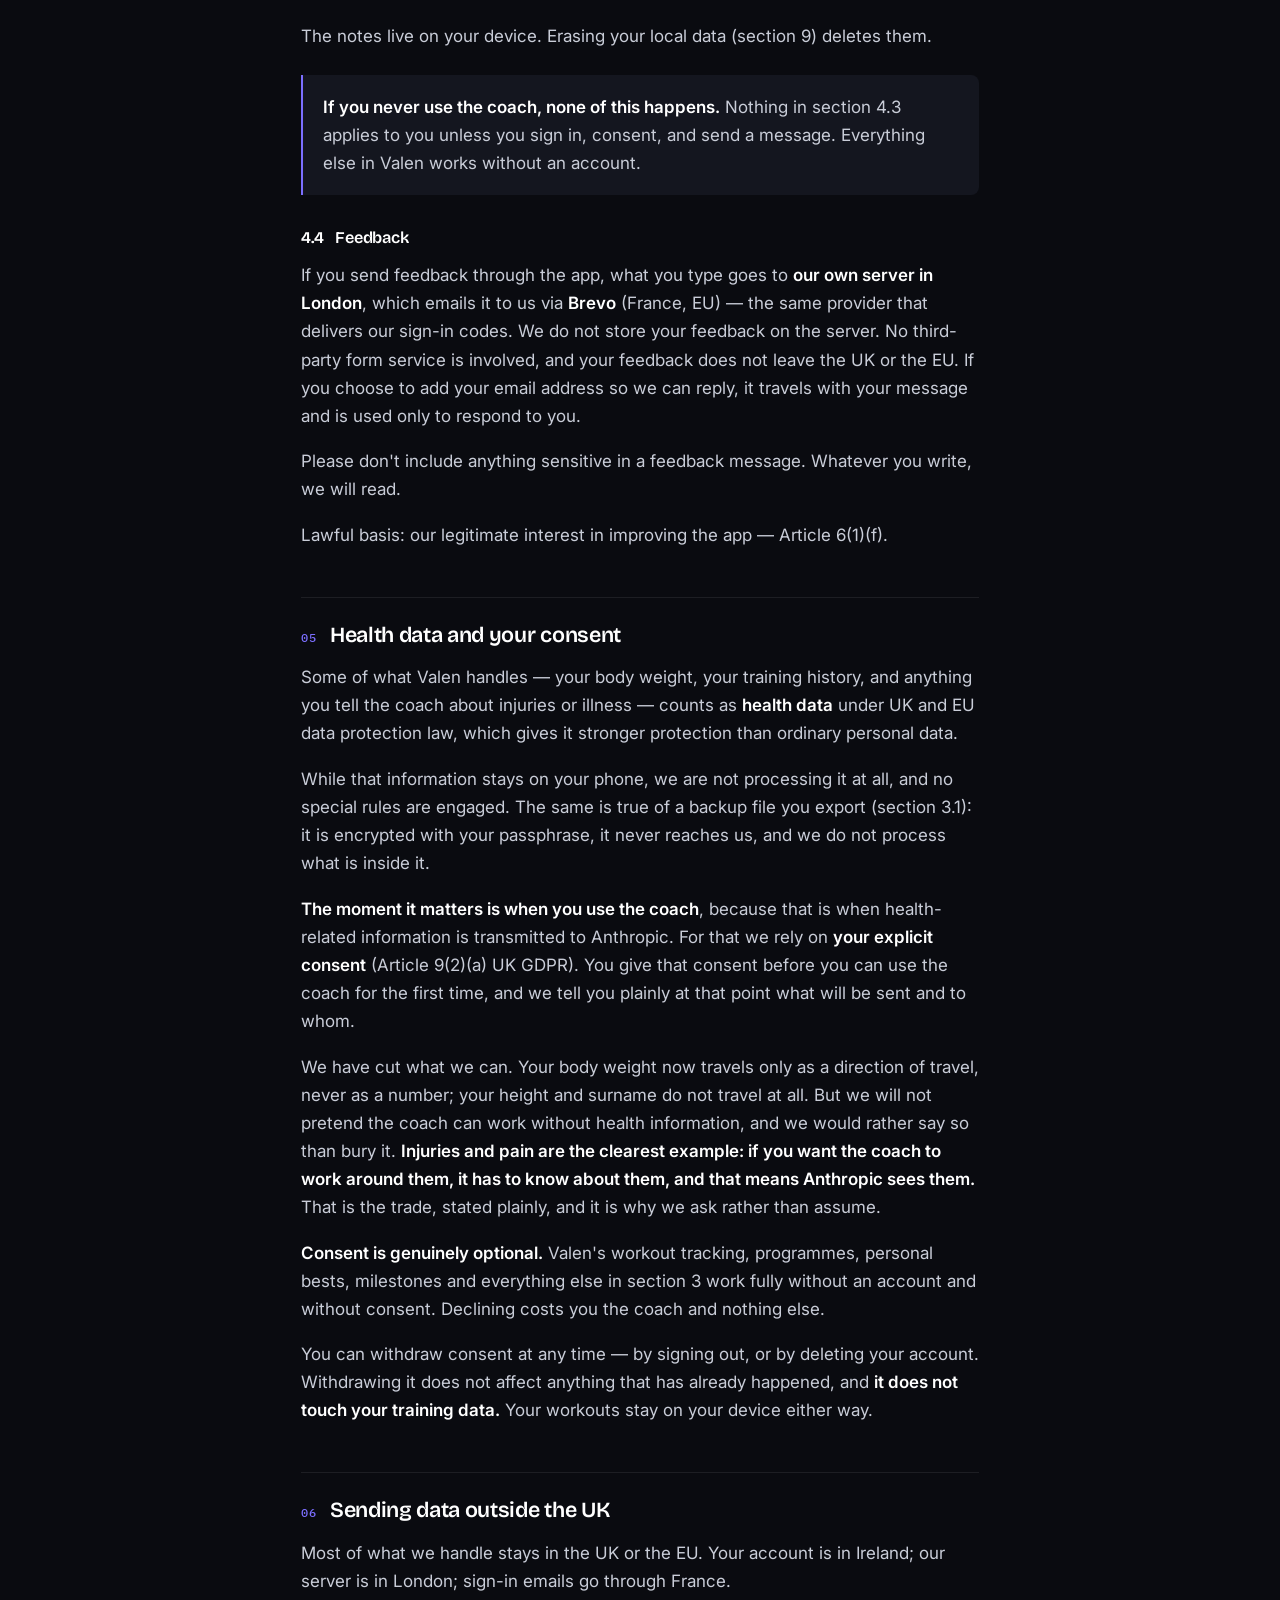
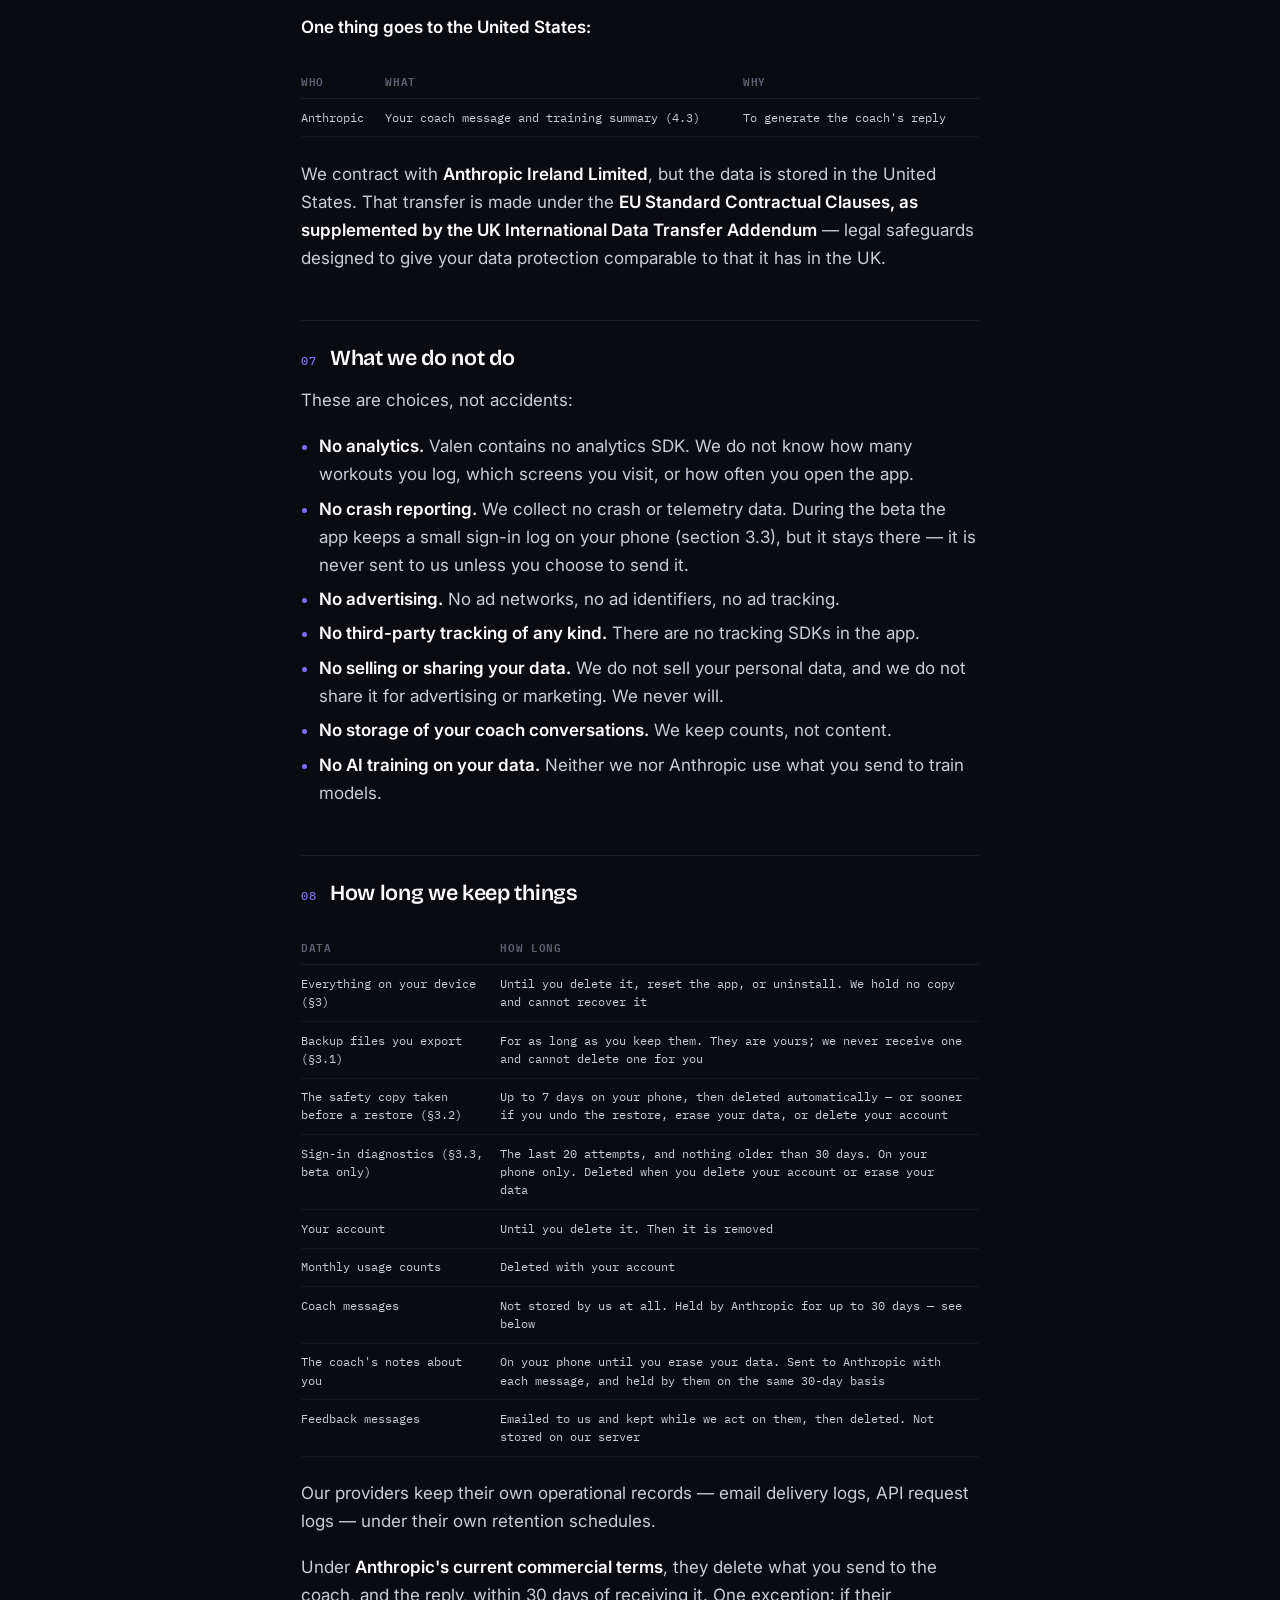
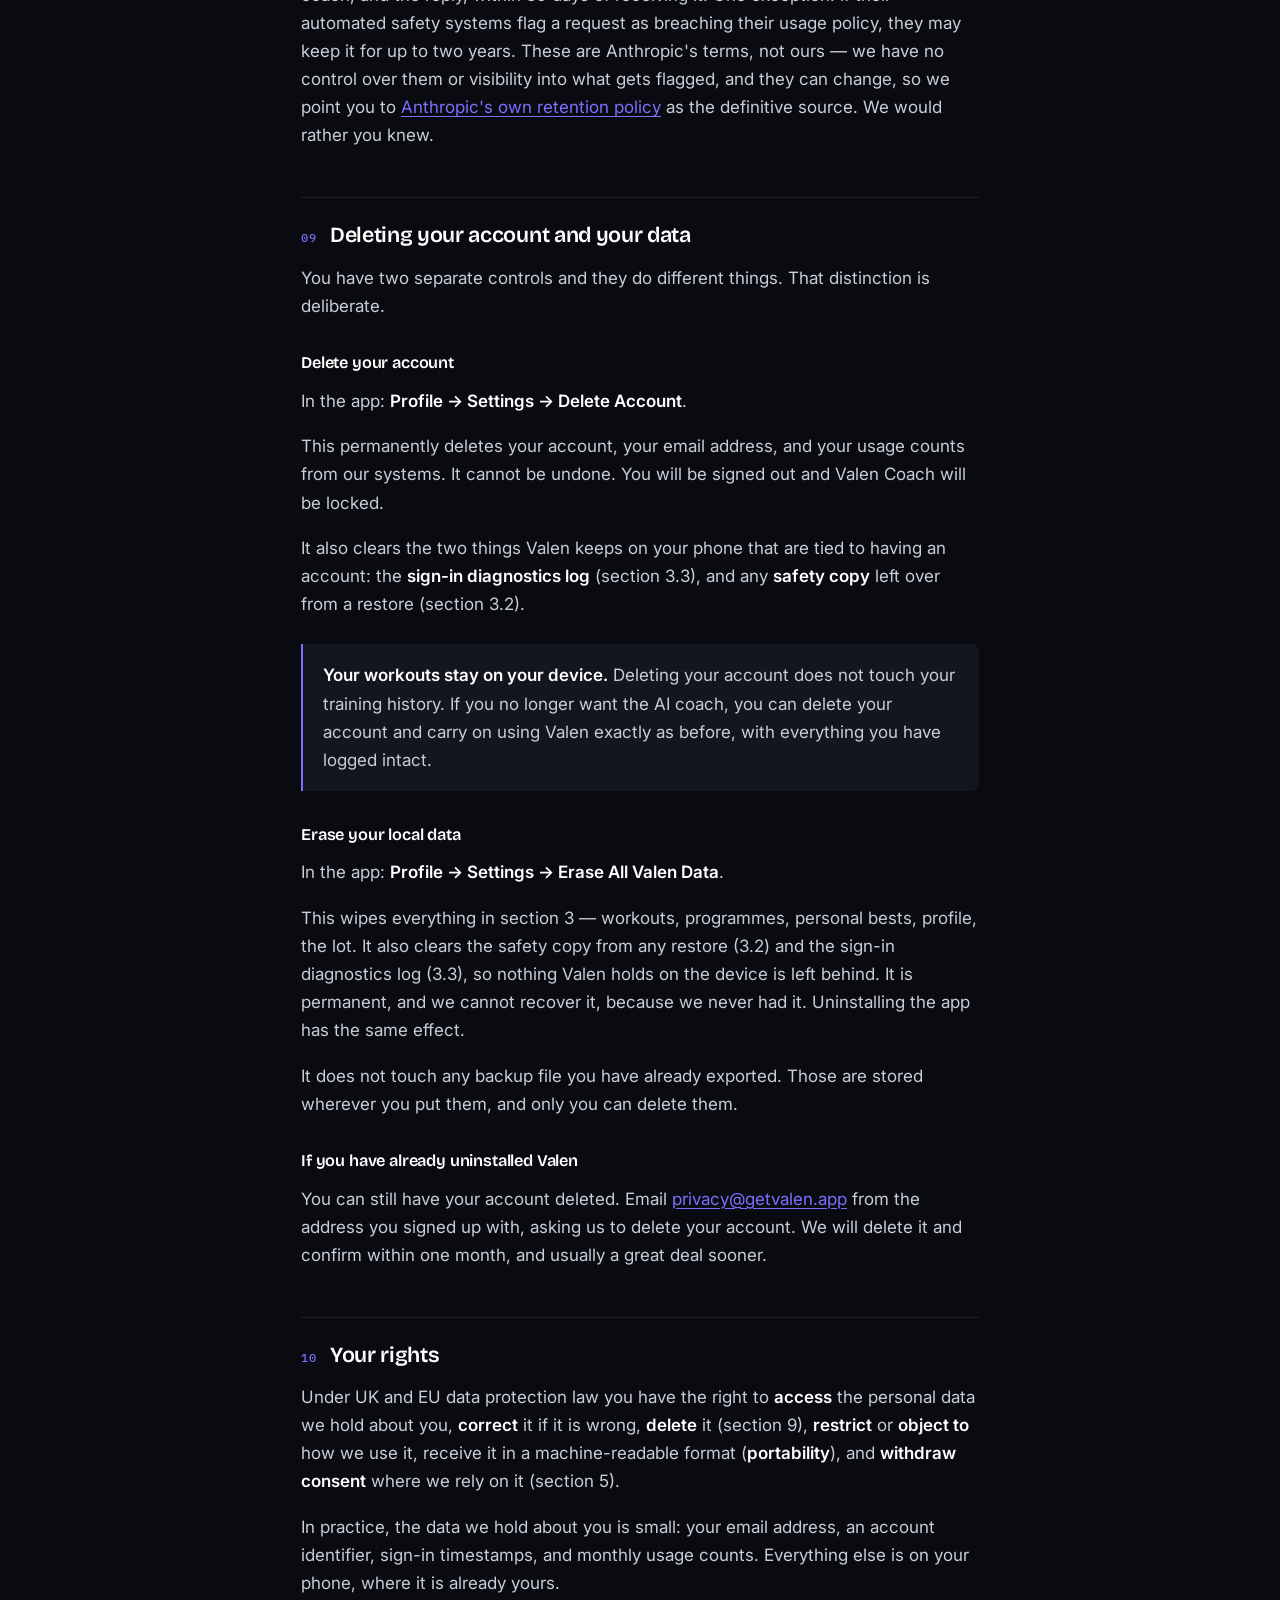
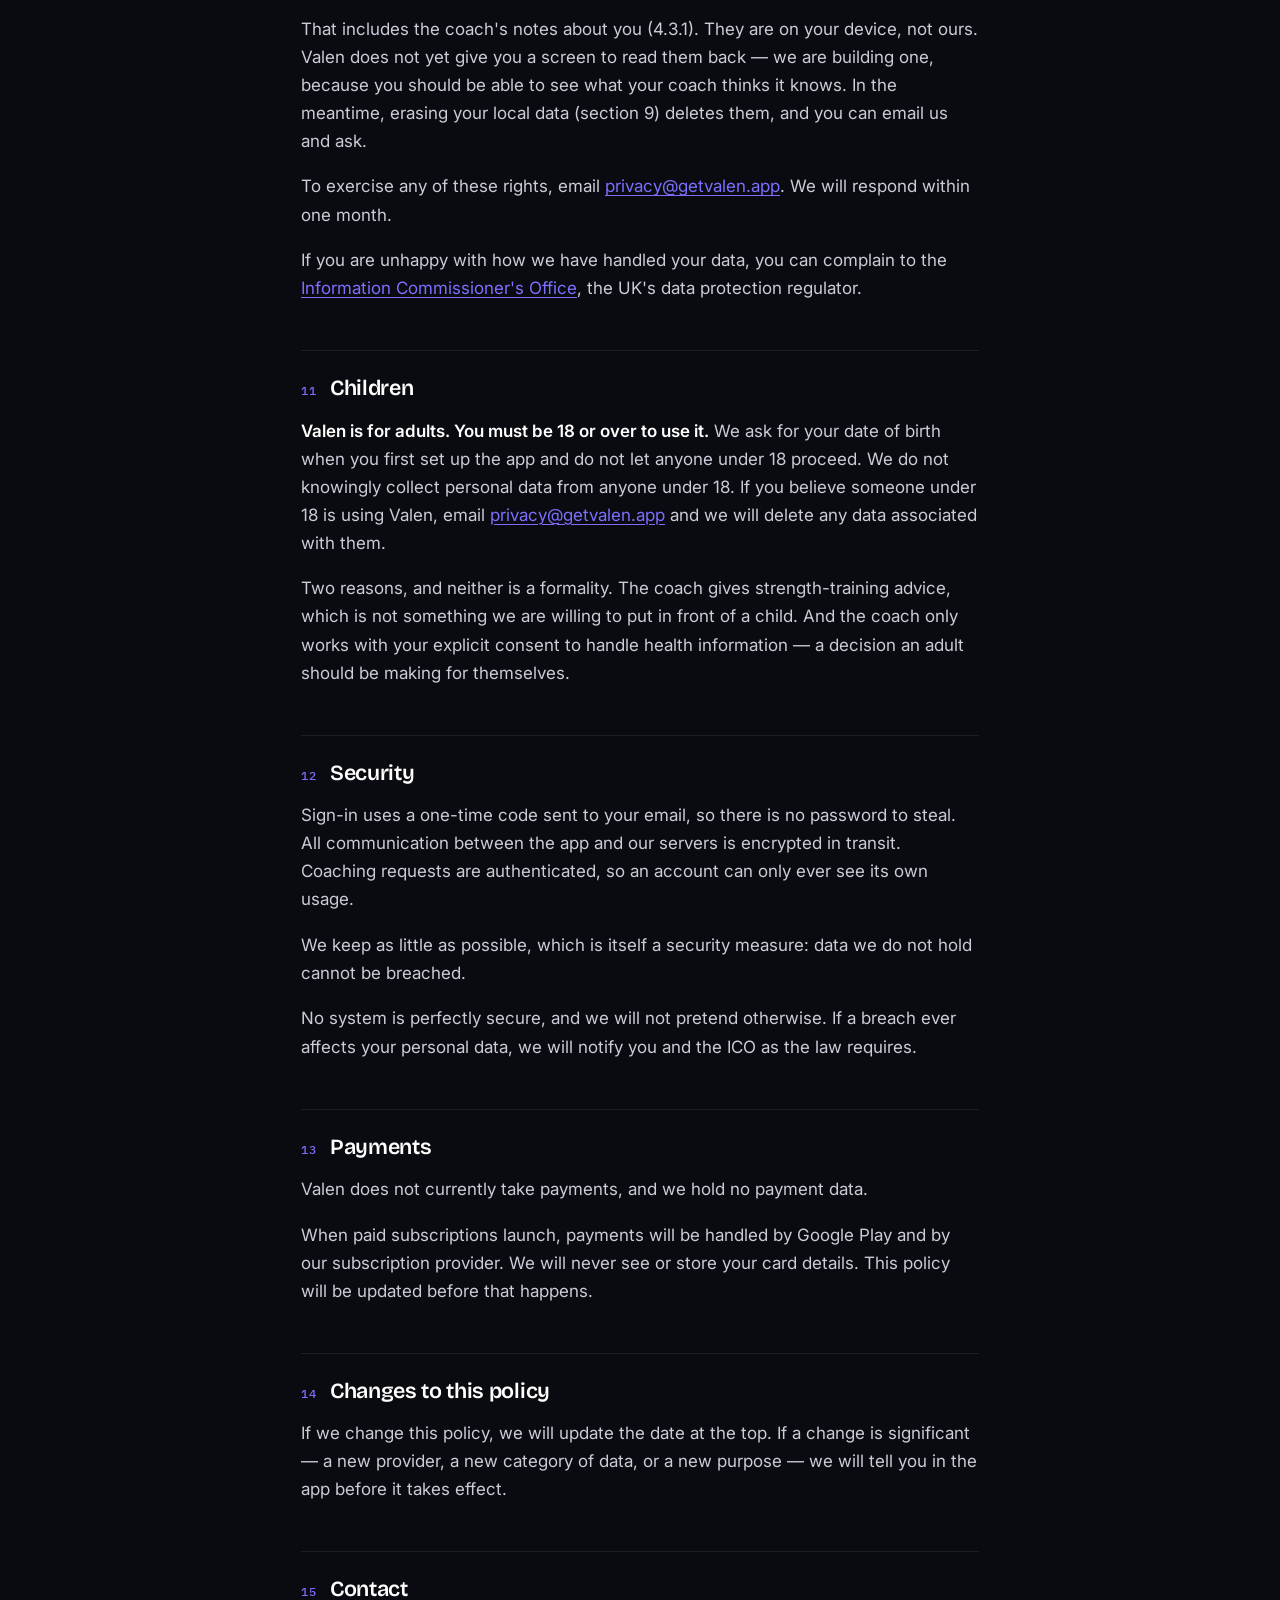
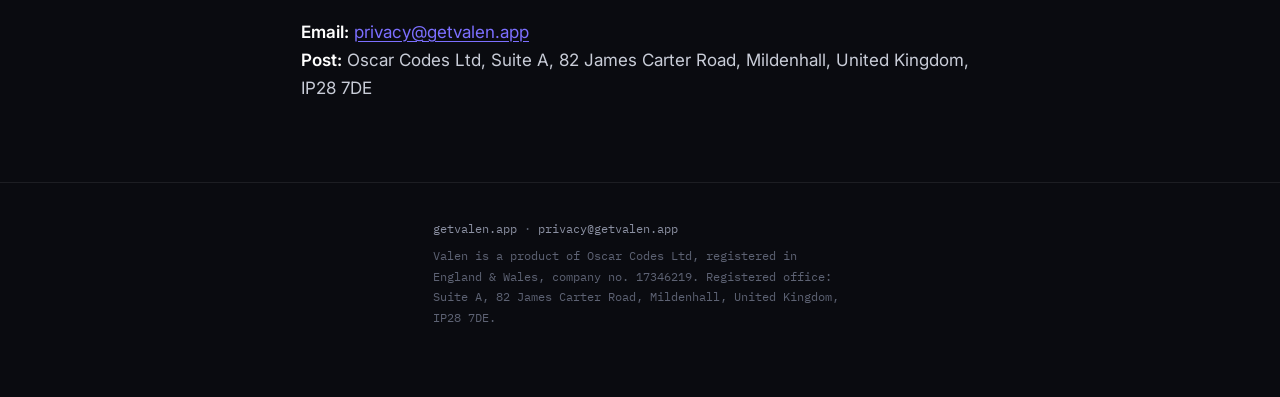
==== commit 727bd409: "Publish privacy policy: remove draft banner, set dates, ICO registration pending" ====
--- a/privacy.html
+++ b/privacy.html
@@ -14,20 +14,7 @@
 </head>
 <body>
 
-<!-- ⚠️ DELETE THIS ENTIRE <div> BEFORE PUBLISHING ⚠️ -->
-<div class="draft-banner">
-  <strong>DRAFT — NOT PUBLISHED.</strong>
-  Placeholders are highlighted in yellow.
-  <br><strong>Done:</strong> company name + registered office (§1); minimum age set to 18 (§11).
-  <br><strong>Still blocked:</strong> ICO registration number (§1) — must register and pay the £52 data protection fee before the first real beta user; both dates (set at deploy).
-  <br><strong>⚠️ Formspree removed from this policy (§00, §4.4, §6, §8).</strong> The app and website must ACTUALLY stop using Formspree before this publishes — the feedback endpoint on valen-proxy must be built, switched to, and delivery-confirmed first. Do not publish ahead of the code.
-  <br><strong>Code mismatch to fix:</strong> §11 says 18+, but onboarding currently accepts a DOB implying under-18. Add a DOB gate before launch.
-  <br><strong>Added this revision:</strong> §3.1 backup exclusions + consent-not-carried callout; new §3.2 restore safety copy (7 days); new §3.3 sign-in diagnostics (BETA ONLY); §7, §8, §9 updated to match. Bump the app-side <code>policyVersion</code> to match before this goes live.
-  <br><strong>⚠️ Beta-only removal task:</strong> §3.3, the §7 caveat and the §8 row must be deleted when the auth-diagnostics mechanism is removed (tracked in code at <code>AUTH_DIAG_ENABLED</code>).
-  <br><strong>⚠️ Sequencing:</strong> this must be deployed BEFORE any build with <code>AUTH_DIAG_ENABLED = true</code> reaches a tester.
-  <br>Fill them all, then delete this banner.
-</div>
-<!-- ⚠️ END OF BANNER ⚠️ -->
+
 
 <header class="masthead">
   <div class="masthead__inner">
@@ -43,7 +30,7 @@
 
   <h1>Privacy Policy</h1>
   <p class="dek">What Valen collects, where it goes, and what you can do about it.</p>
-  <p class="meta">Last updated <span class="ph">[DATE]</span> &nbsp;·&nbsp; Effective <span class="ph">[DATE]</span></p>
+  <p class="meta">Last updated 22 September 2026 &nbsp;·&nbsp; Effective 22 September 2026</p>
 
   <h2><span class="num">00</span> The short version</h2>
 
@@ -51,9 +38,8 @@
 
   <p>Your workouts, programmes, personal bests, body weight and profile are stored only on your device. We never upload them to a server, and we cannot see them.</p>
 
-  <p>Two things do leave your phone: <strong>your email address</strong>, if you create an account — and <strong>your message to the AI coach, together with a summary of your training</strong>, when you ask it a question. Nothing else, ever.</p>
-
-  <!-- The signature element: the whole policy in one picture. -->
+  <p>Several things leave your phone — but only when a feature needs them: <strong>your email address</strong> if you create an account, <strong>your message to the AI coach and a summary of your training</strong> if you ask it something, and a couple of smaller ones below. Nothing happens until you take one of those actions.</p>
+
   <div class="boundary">
     <div class="boundary__side boundary__side--stays">
       <p class="boundary__head">Stays on your phone</p>
@@ -130,7 +116,7 @@
 
   <p>Valen is provided by <strong>Oscar Codes Ltd</strong>, a company registered in England and Wales (company number 17346219), whose registered office is at Suite A, 82 James Carter Road, Mildenhall, United Kingdom, IP28 7DE.</p>
 
-  <p>For the purposes of UK data protection law, we are the <strong>data controller</strong> for the personal data described here. We are registered with the Information Commissioner's Office under registration number <span class="ph">[ICO NUMBER]</span>.</p>
+  <p>For the purposes of UK data protection law, we are the <strong>data controller</strong> for the personal data described here. We have applied for registration with the Information Commissioner's Office; our registration number will be added here once confirmed.</p>
 
   <p>Contact: <a href="mailto:privacy@getvalen.app">privacy@getvalen.app</a></p>
 
@@ -296,7 +282,7 @@
 
   <h3>4.4 &nbsp; Feedback</h3>
 
-  <p>If you send feedback through the app, what you type goes to <strong>our own server in London</strong>, which forwards it to us by email. We do not store it there. No third-party form service is involved, and it does not leave the UK or the EU.</p>
+  <p>If you send feedback through the app, what you type goes to <strong>our own server in London</strong>, which emails it to us via <strong>Brevo</strong> (France, EU) — the same provider that delivers our sign-in codes. We do not store your feedback on the server. No third-party form service is involved, and your feedback does not leave the UK or the EU. If you choose to add your email address so we can reply, it travels with your message and is used only to respond to you.</p>
 
   <p>Please don't include anything sensitive in a feedback message. Whatever you write, we will read.</p>
 
@@ -368,7 +354,7 @@
 
   <p>Our providers keep their own operational records — email delivery logs, API request logs — under their own retention schedules.</p>
 
-  <p><strong>Anthropic</strong> deletes what you send to the coach, and the reply, <strong>within 30 days</strong>. There is one exception: if their automated safety systems flag a request as breaching their usage policy, they may keep it for up to two years. We have no control over that and no visibility into it, so we would rather you knew.</p>
+  <p>Under <strong>Anthropic's current commercial terms</strong>, they delete what you send to the coach, and the reply, within 30 days of receiving it. One exception: if their automated safety systems flag a request as breaching their usage policy, they may keep it for up to two years. These are Anthropic's terms, not ours — we have no control over them or visibility into what gets flagged, and they can change, so we point you to <a href="https://privacy.claude.com/en/articles/7996866">Anthropic's own retention policy</a> as the definitive source. We would rather you knew.</p>
 
   <h2 id="s9"><span class="num">09</span> Deleting your account and your data</h2>
 
@@ -388,7 +374,7 @@
 
   <h3>Erase your local data</h3>
 
-  <p>In the app: <strong>Profile → Settings → Erase All Data on This Device</strong>.</p>
+  <p>In the app: <strong>Profile → Settings → Erase All Valen Data</strong>.</p>
 
   <p>This wipes everything in section 3 — workouts, programmes, personal bests, profile, the lot. It also clears the safety copy from any restore (3.2) and the sign-in diagnostics log (3.3), so nothing Valen holds on the device is left behind. It is permanent, and we cannot recover it, because we never had it. Uninstalling the app has the same effect.</p>
 
@@ -410,48 +396,10 @@
 
   <p>If you are unhappy with how we have handled your data, you can complain to the <a href="https://ico.org.uk">Information Commissioner's Office</a>, the UK's data protection regulator.</p>
 
-  <!--
-  ============================================================
-  ⚠️ EU REPRESENTATIVE — READ BEFORE YOU PUBLISH ON PLAY ⚠️
-
-  Article 27 EU GDPR. A UK company offering a health-data app to EU
-  users needs a named representative established in an EU member state.
-
-  THIS IS EASY TO TRIP OVER: Google Play distribution defaults to ALL
-  COUNTRIES. If you publish without restricting countries, you are
-  offering the app to EU residents from day one, and Article 27 bites
-  immediately.
-
-  Two options, decide before release:
-    (a) Restrict Play distribution to the UK only for the beta and the
-        first release. Costs nothing. Leave this block commented out.
-    (b) Appoint an EU representative (paid service, roughly £200-500/yr)
-        and uncomment this block.
-
-  Do NOT publish worldwide with this block commented out.
-  ============================================================
-  <h3>Our EU representative</h3>
-  <p>Under Article 27 of the EU GDPR, our representative in the European Union is
-  [EU REP NAME AND ADDRESS]. EU residents may contact our representative on any
-  matter relating to the processing of their personal data.</p>
-  -->
-
-  <!--
-  ============================================================
-  US RESIDENTS — ACTIVATE WHEN DISTRIBUTING TO THE US
-  ============================================================
-  <h3>If you live in the United States</h3>
-  <p>If you live in California or another US state with a comprehensive privacy law,
-  you have rights to know, delete, correct, and opt out of the sale or sharing of
-  personal information. We do not sell or share personal information as those terms
-  are defined under those laws, and we do not use it for cross-context behavioural
-  advertising. To exercise any right, email privacy@getvalen.app. We will not
-  discriminate against you for doing so.</p>
-  -->
 
   <h2 id="s11"><span class="num">11</span> Children</h2>
 
-  <p><strong>Valen is for adults. You must be 18 or over to use it.</strong> We do not knowingly collect personal data from anyone under 18. If you believe someone under 18 has created an account, email <a href="mailto:privacy@getvalen.app">privacy@getvalen.app</a> and we will delete it.</p>
+  <p><strong>Valen is for adults. You must be 18 or over to use it.</strong> We ask for your date of birth when you first set up the app and do not let anyone under 18 proceed. We do not knowingly collect personal data from anyone under 18. If you believe someone under 18 is using Valen, email <a href="mailto:privacy@getvalen.app">privacy@getvalen.app</a> and we will delete any data associated with them.</p>
 
   <p>Two reasons, and neither is a formality. The coach gives strength-training advice, which is not something we are willing to put in front of a child. And the coach only works with your explicit consent to handle health information — a decision an adult should be making for themselves.</p>
 
@@ -467,7 +415,6 @@
 
   <p>Valen does not currently take payments, and we hold no payment data.</p>
 
-  <!-- ⚠️ AMEND WHEN B2 / RevenueCat SHIPS ⚠️ -->
   <p>When paid subscriptions launch, payments will be handled by Google Play and by our subscription provider. We will never see or store your card details. This policy will be updated before that happens.</p>
 
   <h2 id="s14"><span class="num">14</span> Changes to this policy</h2>
--- a/styles.css
+++ b/styles.css
@@ -21,7 +21,7 @@
   --dim:   #5D6273;
 
   --violet:      #7C6FFF;
-  --violet-tint: rgba(124,107,245,0.12);
+  --violet-tint: rgba(124,111,255,0.12);
   --cyan:        #4FC3F7;
   --amber:       #F5A742;
   --amber-tint:  rgba(245,167,66,0.10);
@@ -264,14 +264,14 @@
   content: "";
   position: absolute; top: -22rem; left: 50%;
   width: 46rem; height: 46rem; transform: translateX(-50%);
-  background: radial-gradient(circle, rgba(124,107,245,0.16) 0%, transparent 62%);
+  background: radial-gradient(circle, rgba(124,111,255,0.16) 0%, transparent 62%);
   pointer-events: none;
 }
 .hero__inner { position: relative; max-width: 62rem; margin: 0 auto; padding: 0 1.5rem; }
 
 .hero__mark {
   width: 84px; height: auto; margin-bottom: 2rem;
-  filter: drop-shadow(0 0 26px rgba(124,107,245,0.35));
+  filter: drop-shadow(0 0 26px rgba(124,111,255,0.35));
 }
 .hero h1 { font-size: clamp(2.3rem, 6.5vw, 3.9rem); max-width: 17ch; }
 .hero__lede { font-size: 1.18rem; color: var(--muted); max-width: 47ch; margin: 0 0 2rem; }
@@ -280,7 +280,7 @@
   display: inline-block; font-family: var(--mono);
   font-size: 0.7rem; letter-spacing: 0.09em; text-transform: uppercase;
   color: var(--violet); background: var(--violet-tint);
-  border: 1px solid rgba(124,107,245,0.28);
+  border: 1px solid rgba(124,111,255,0.28);
   border-radius: 999px; padding: 0.35rem 0.8rem;
 }
 
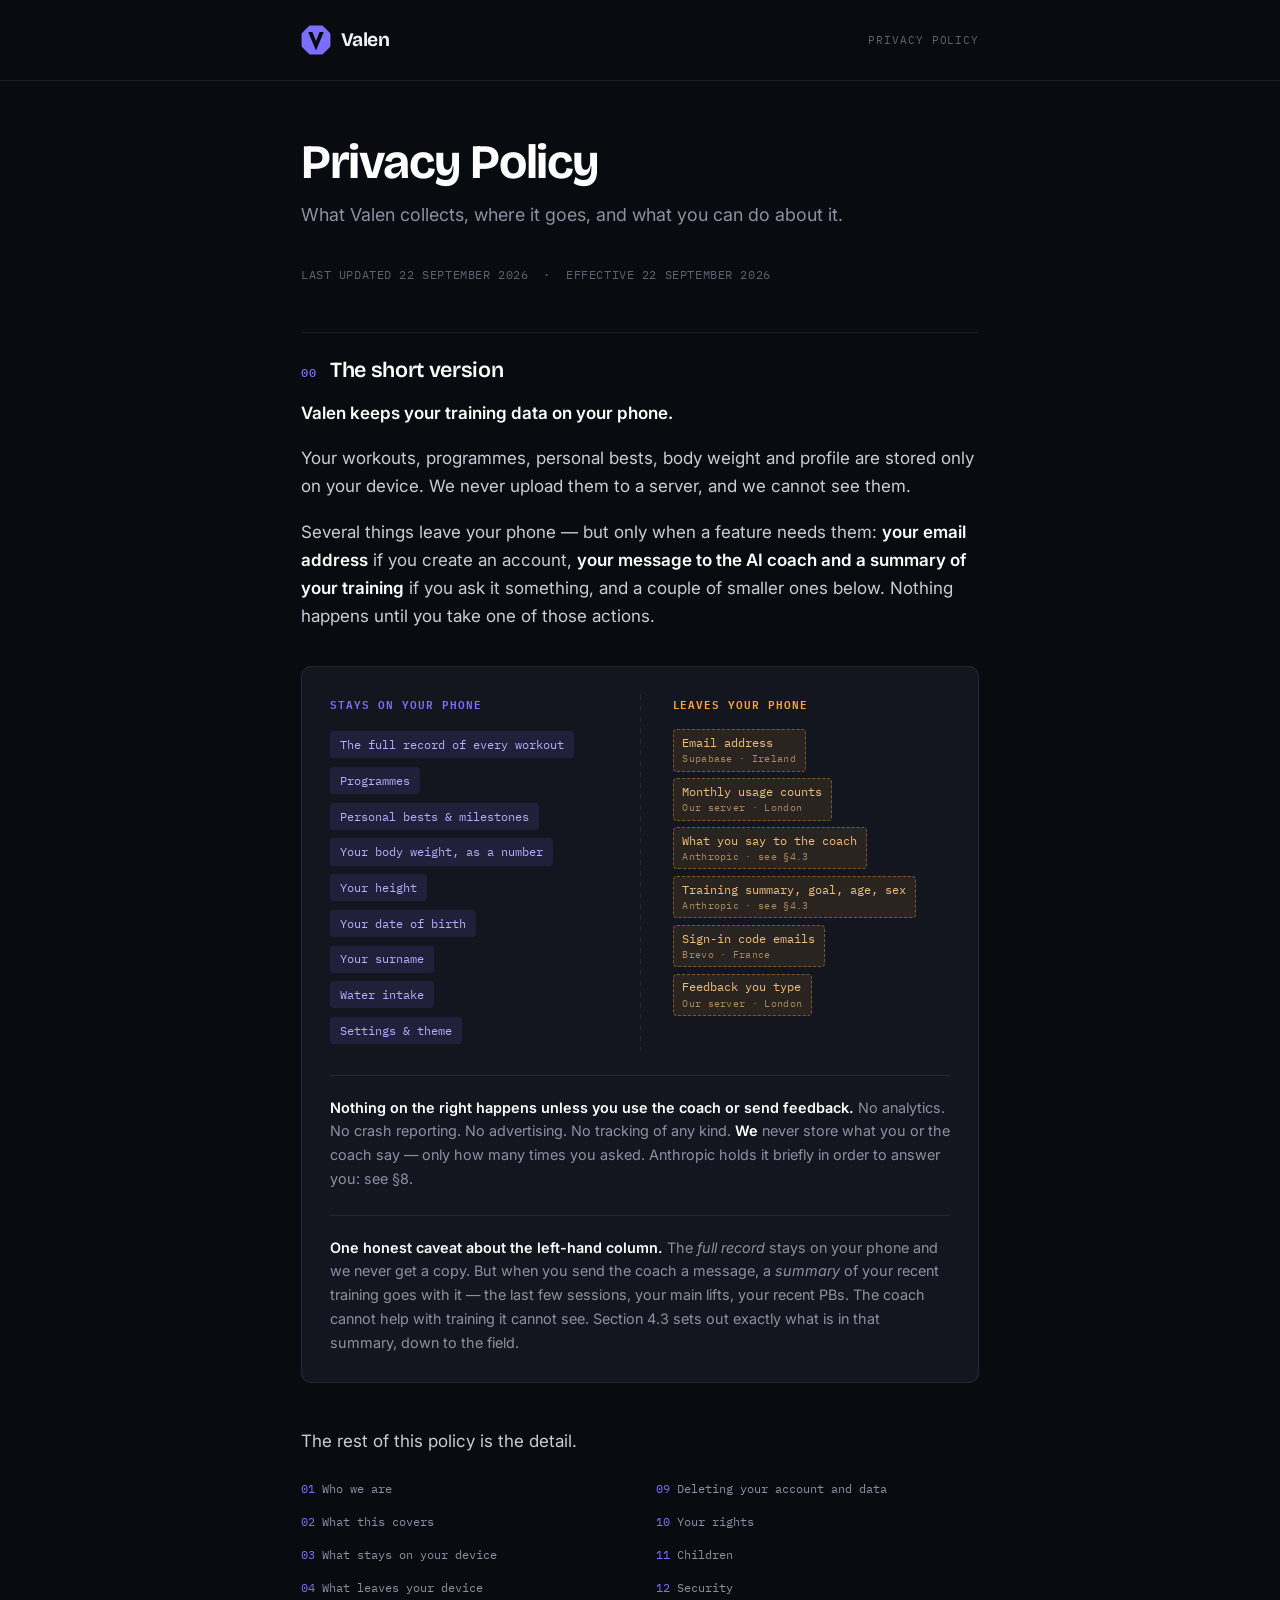
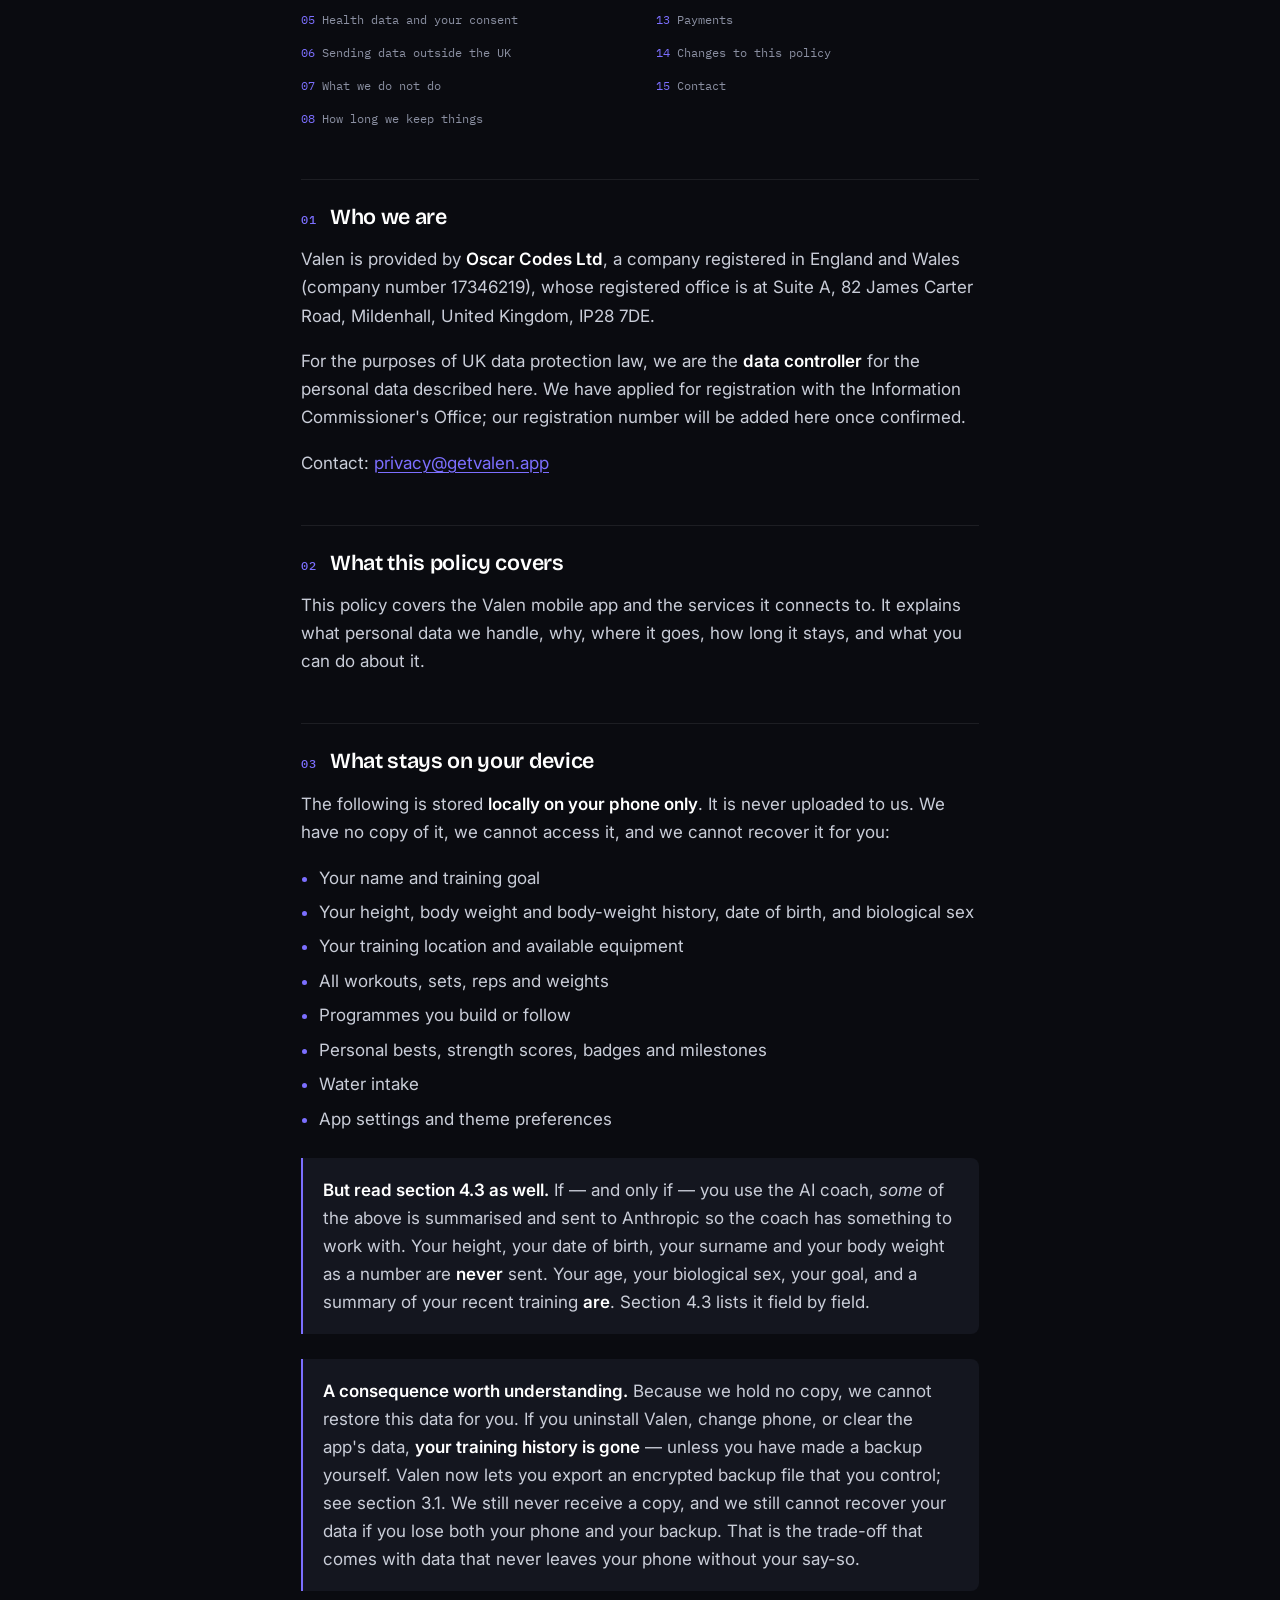
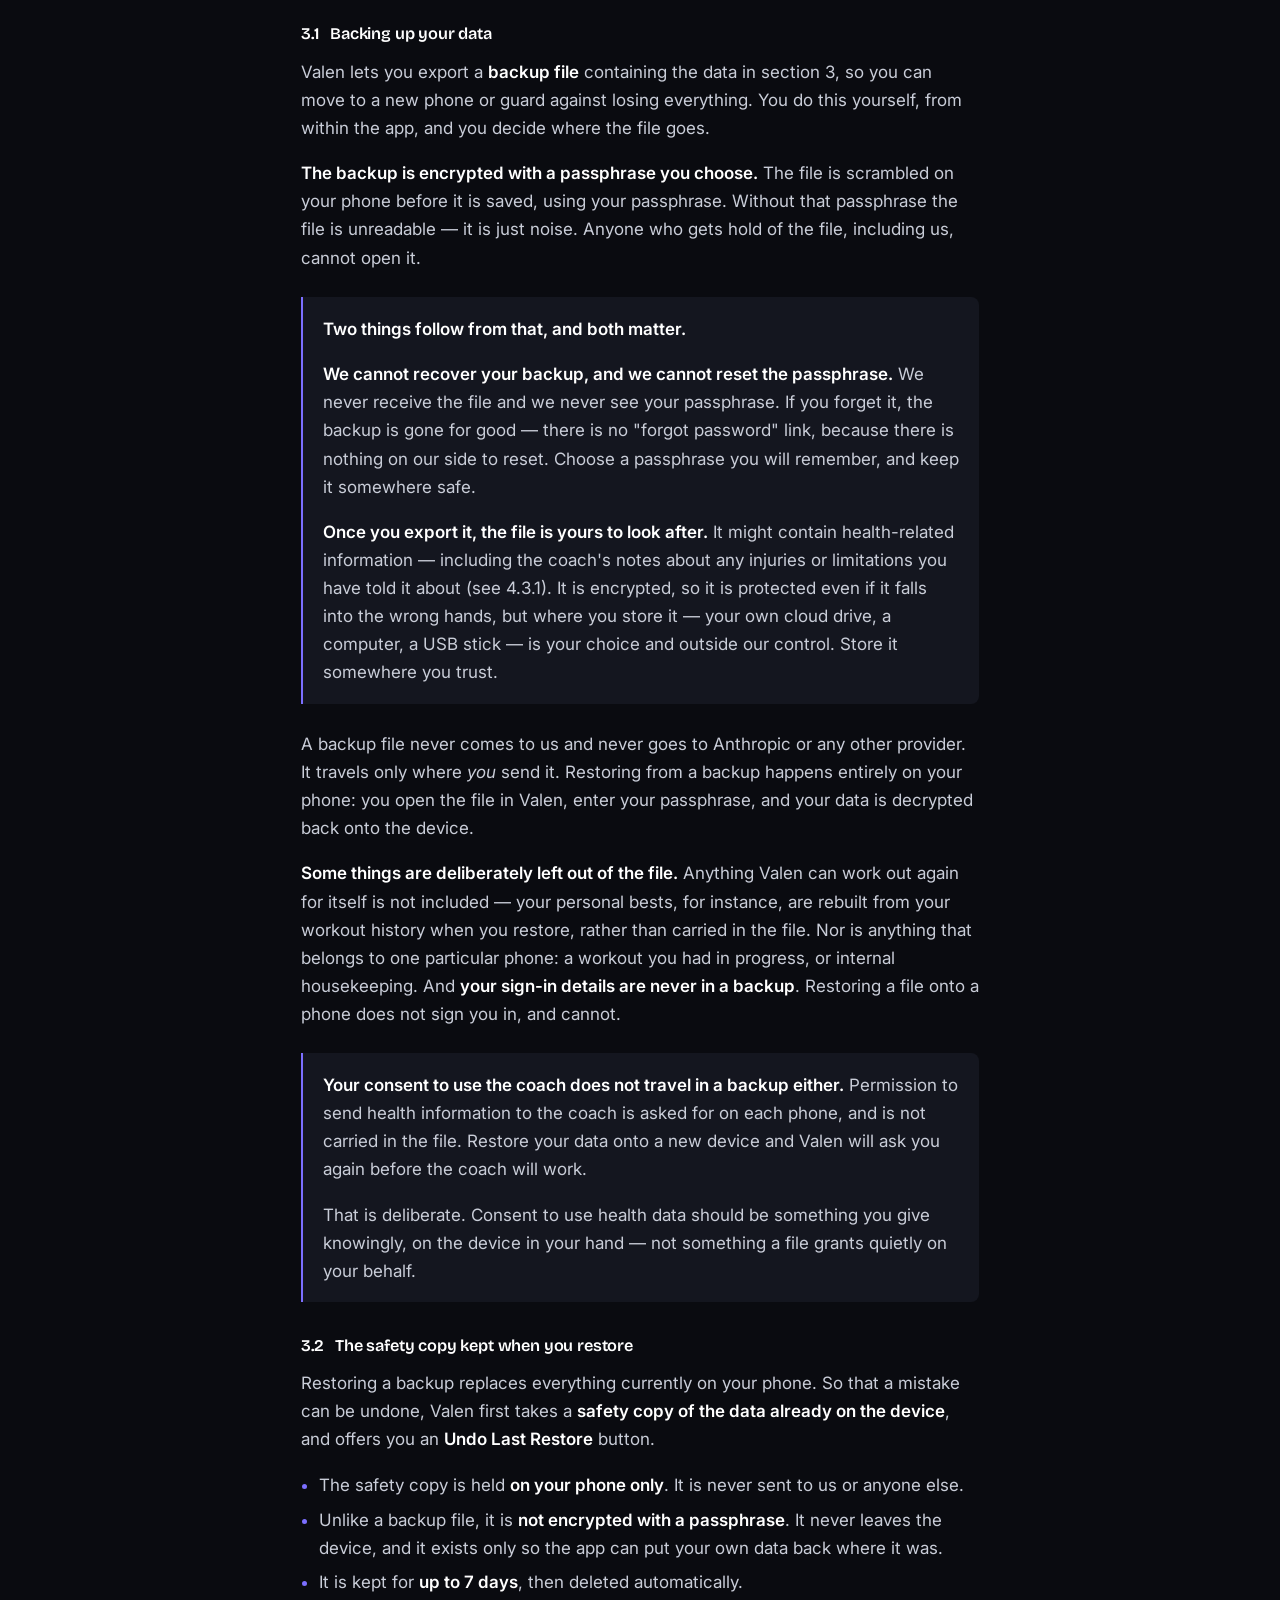
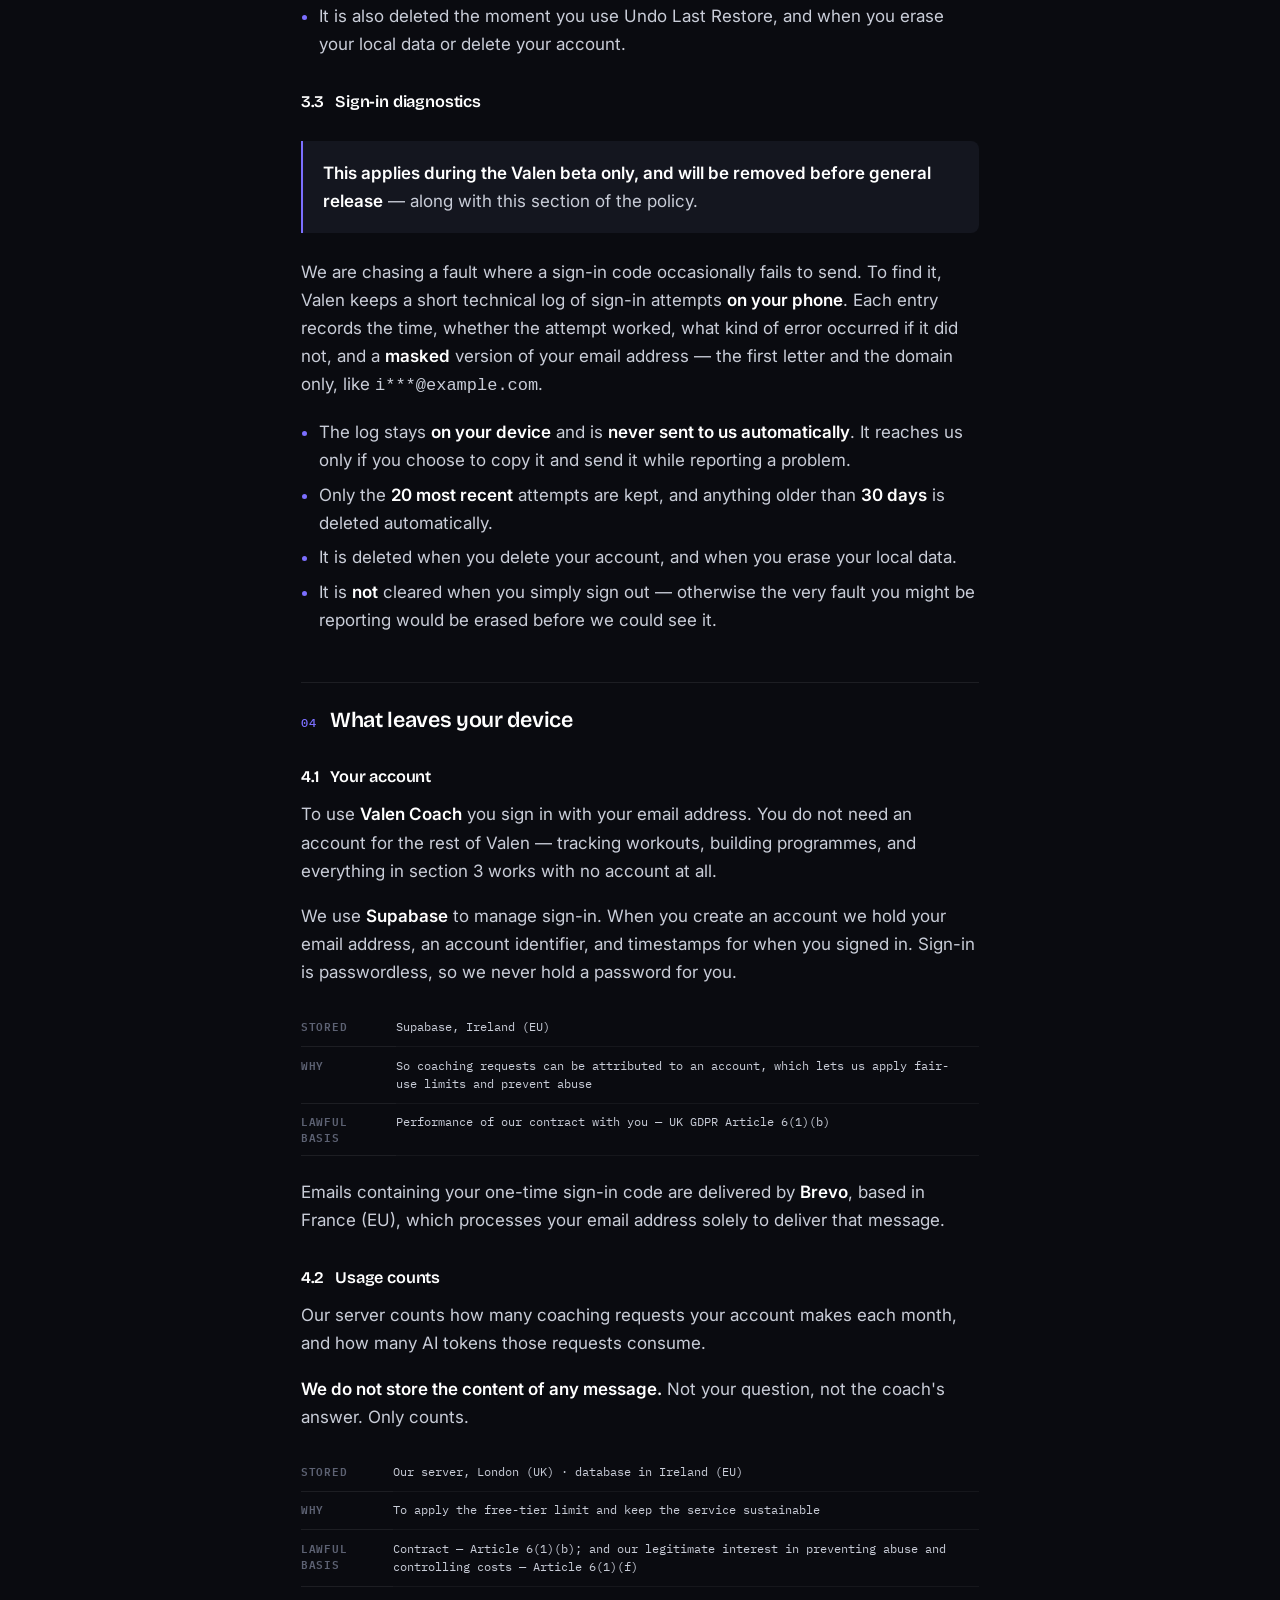
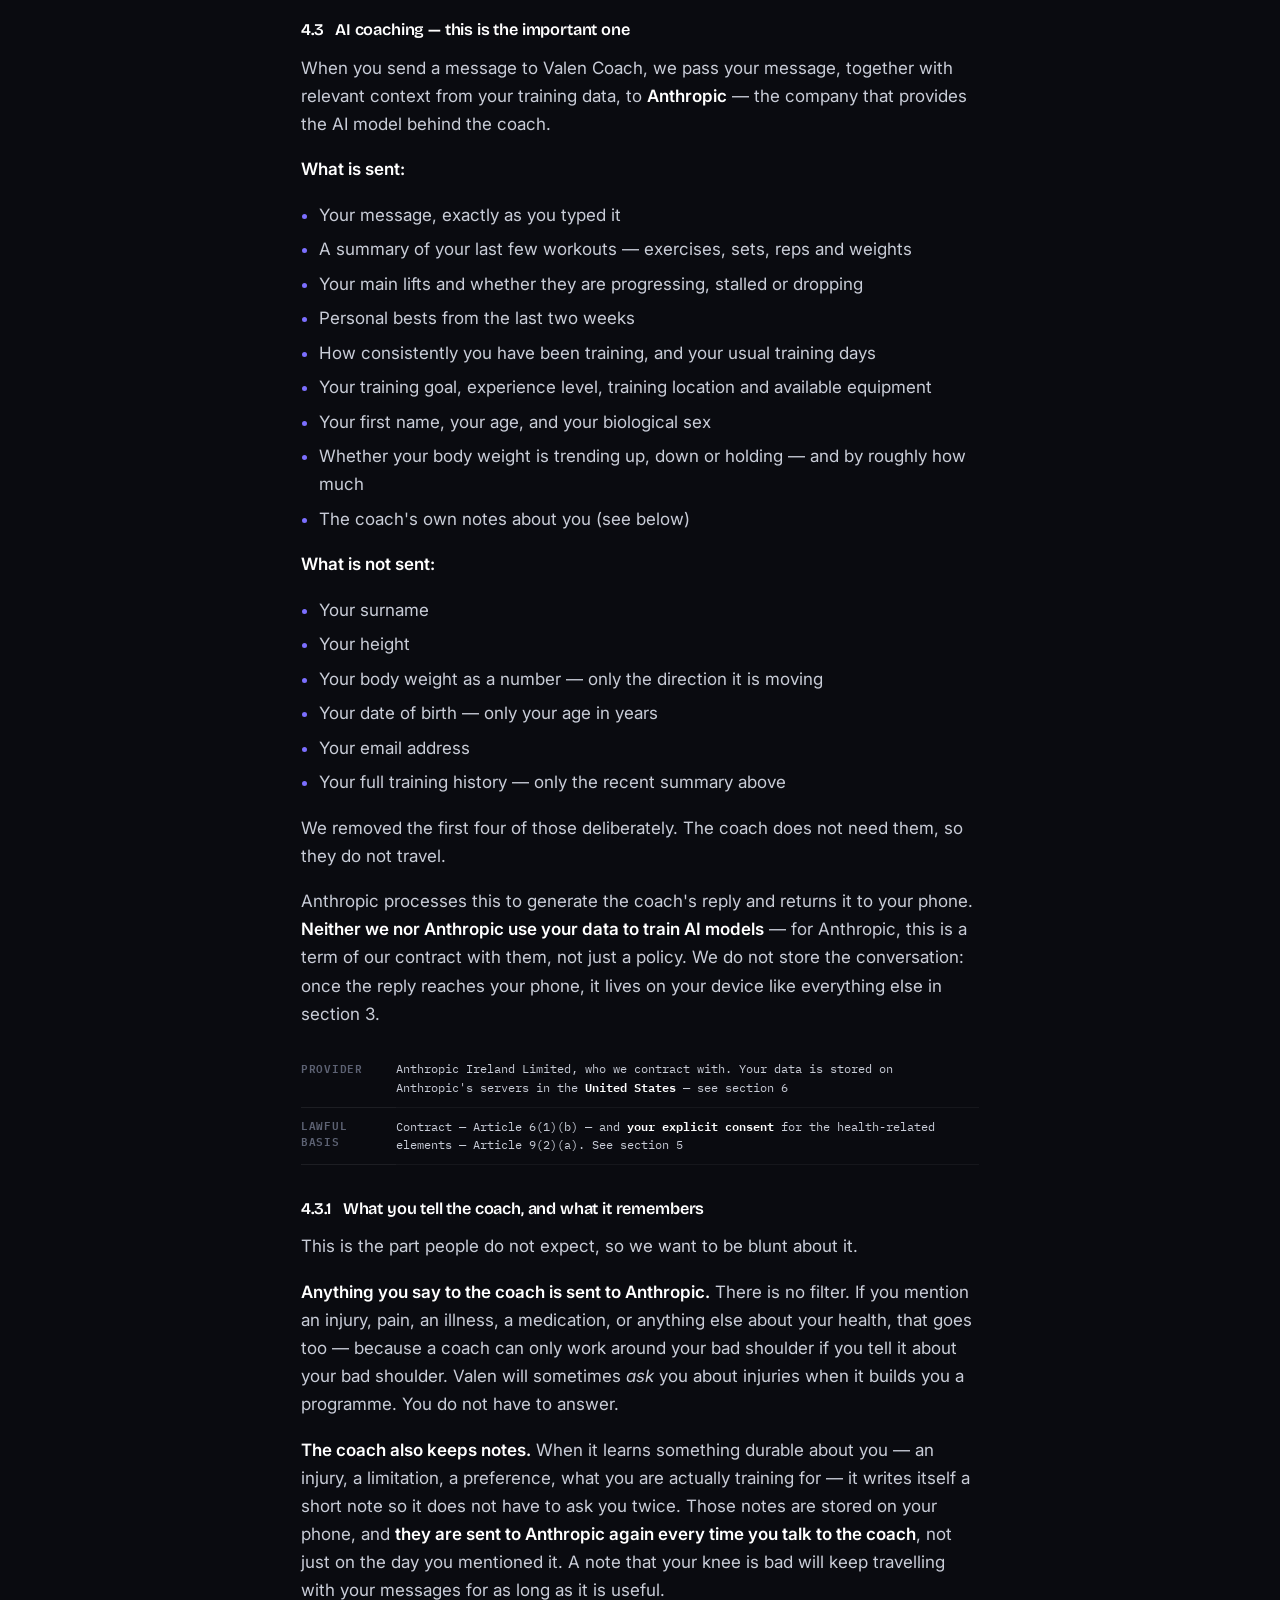
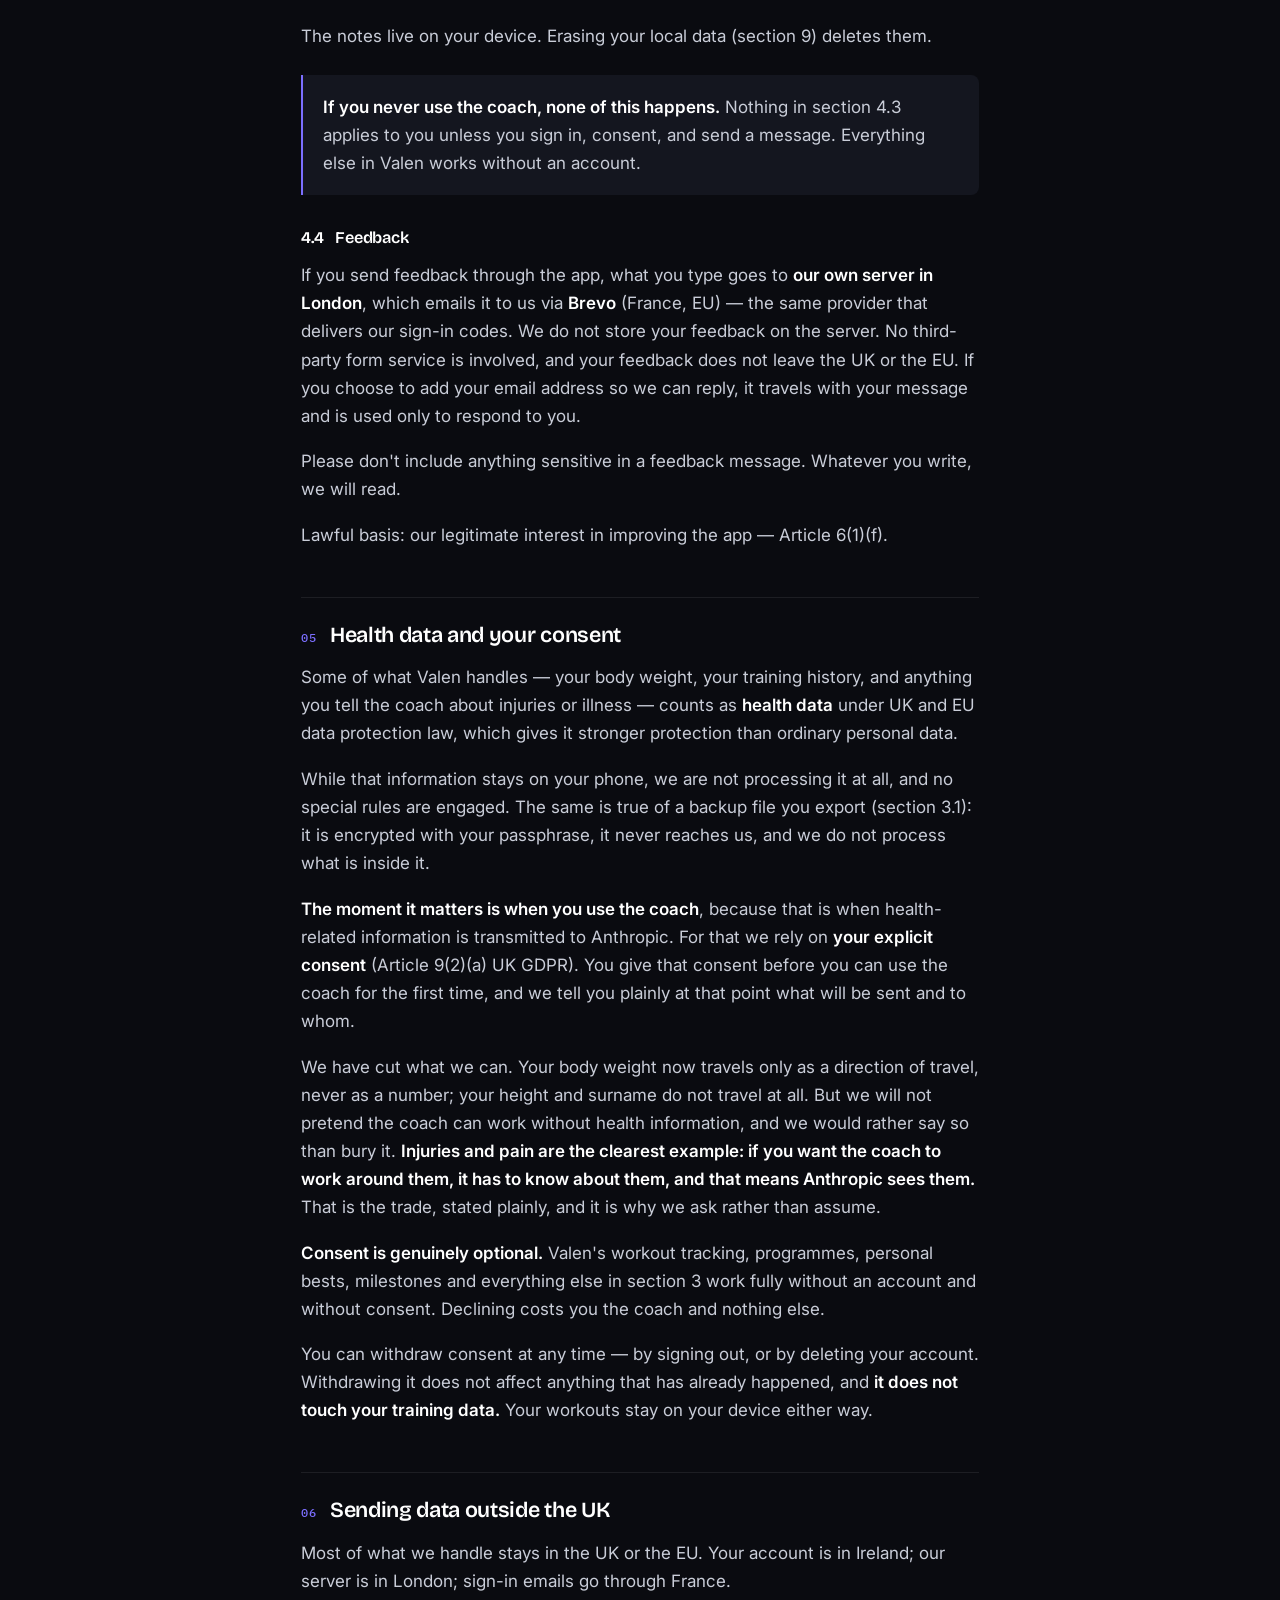
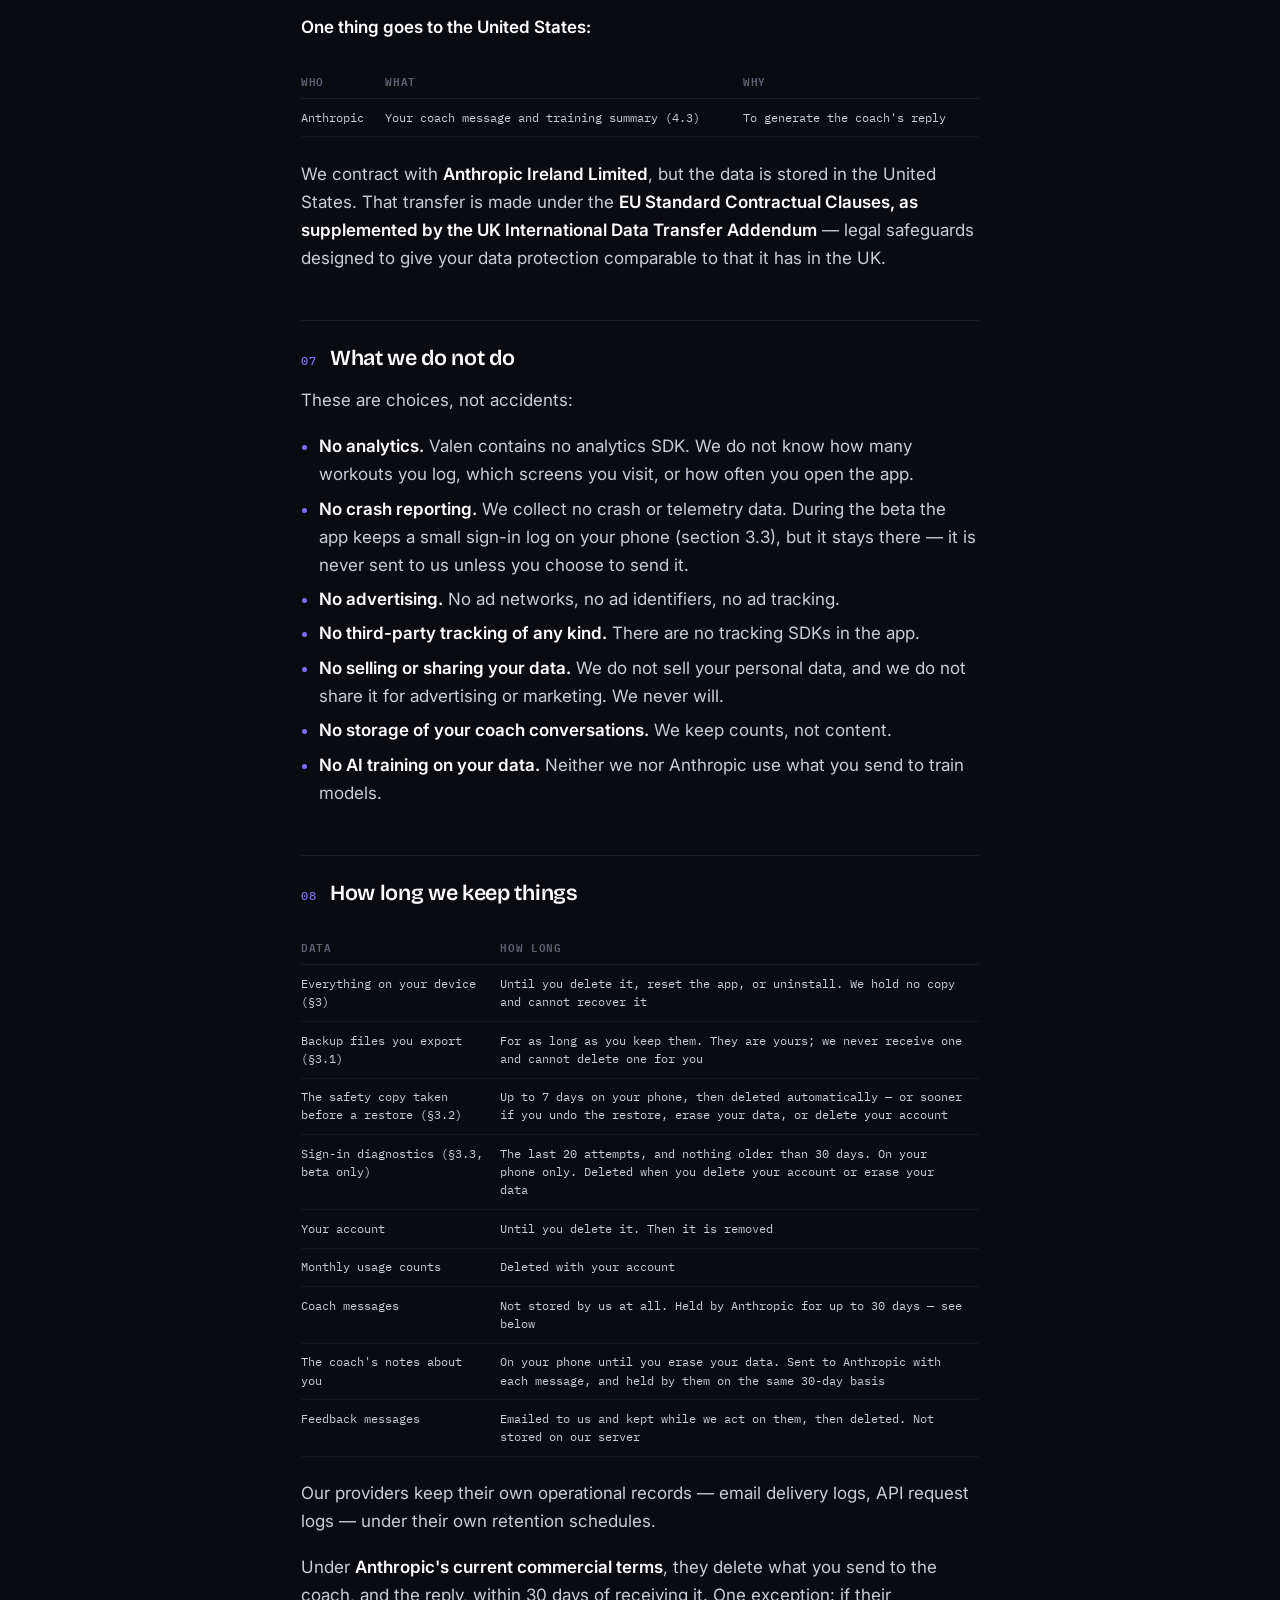
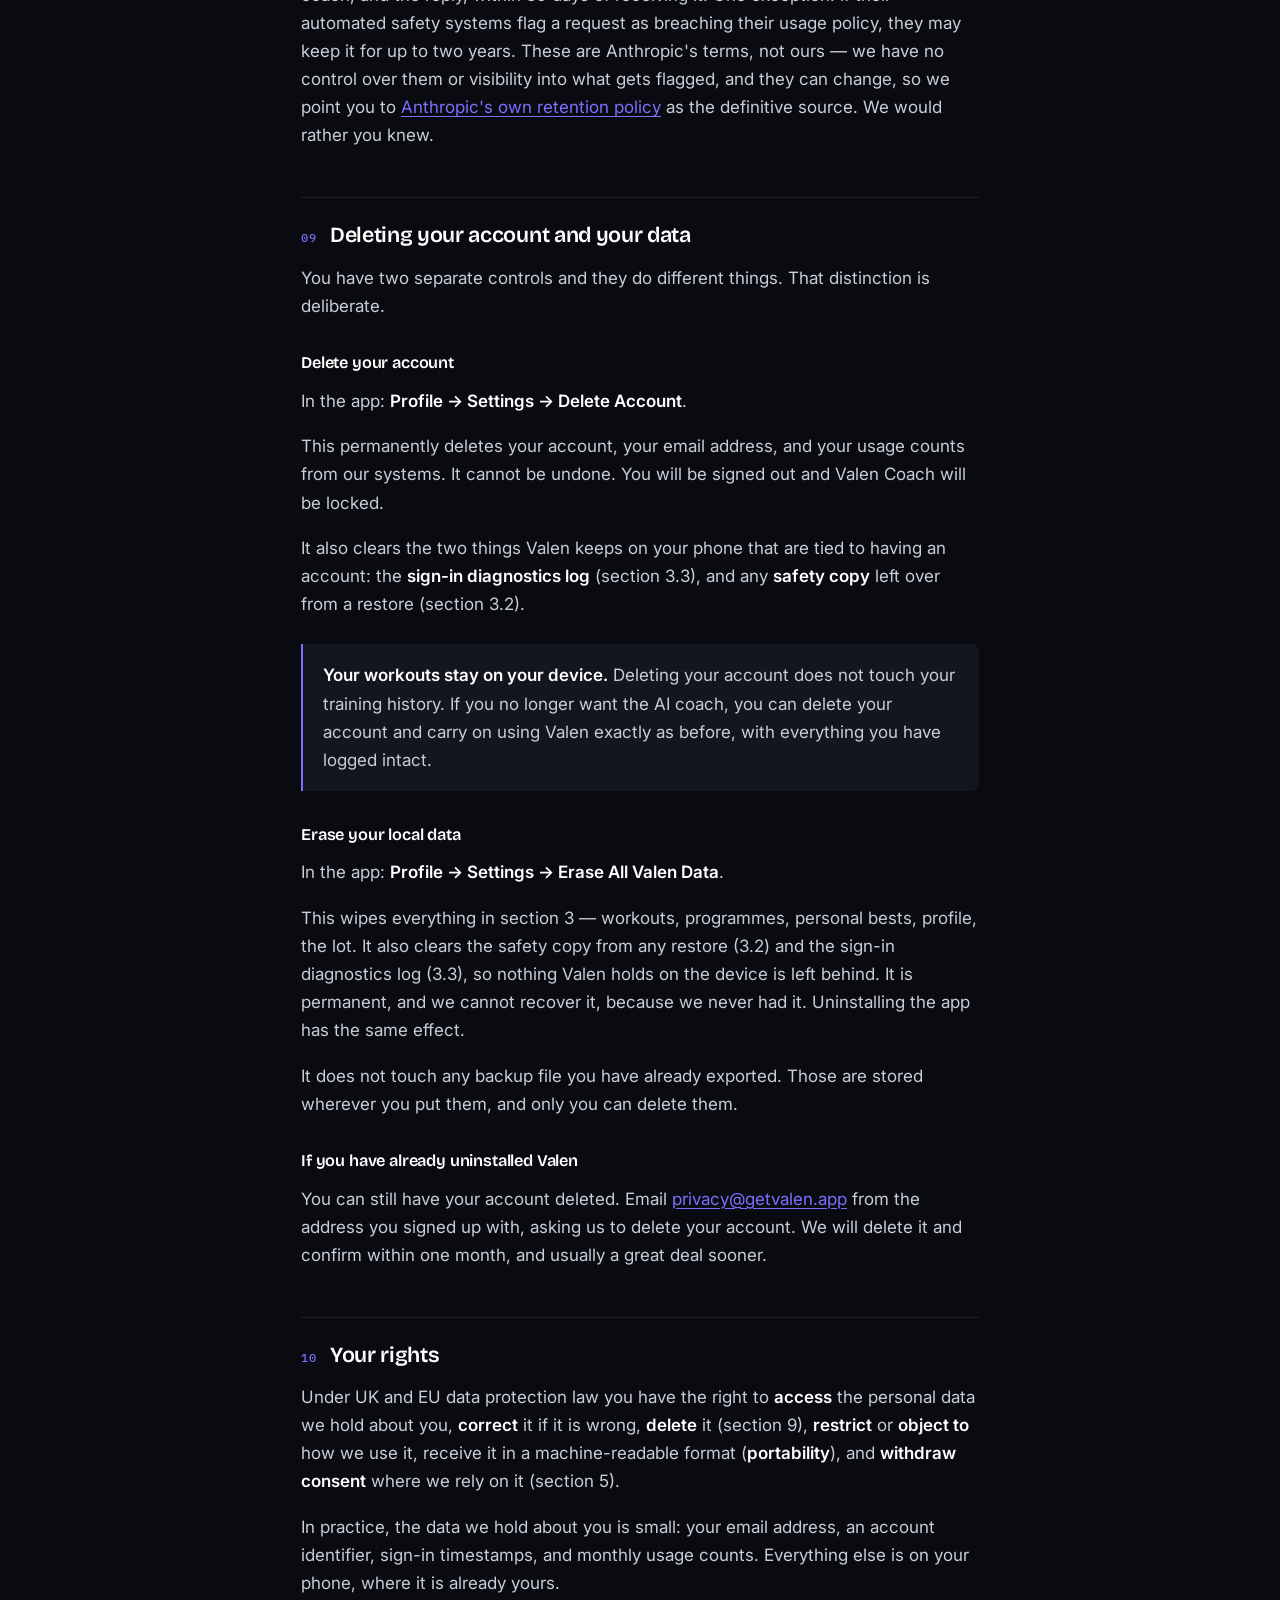
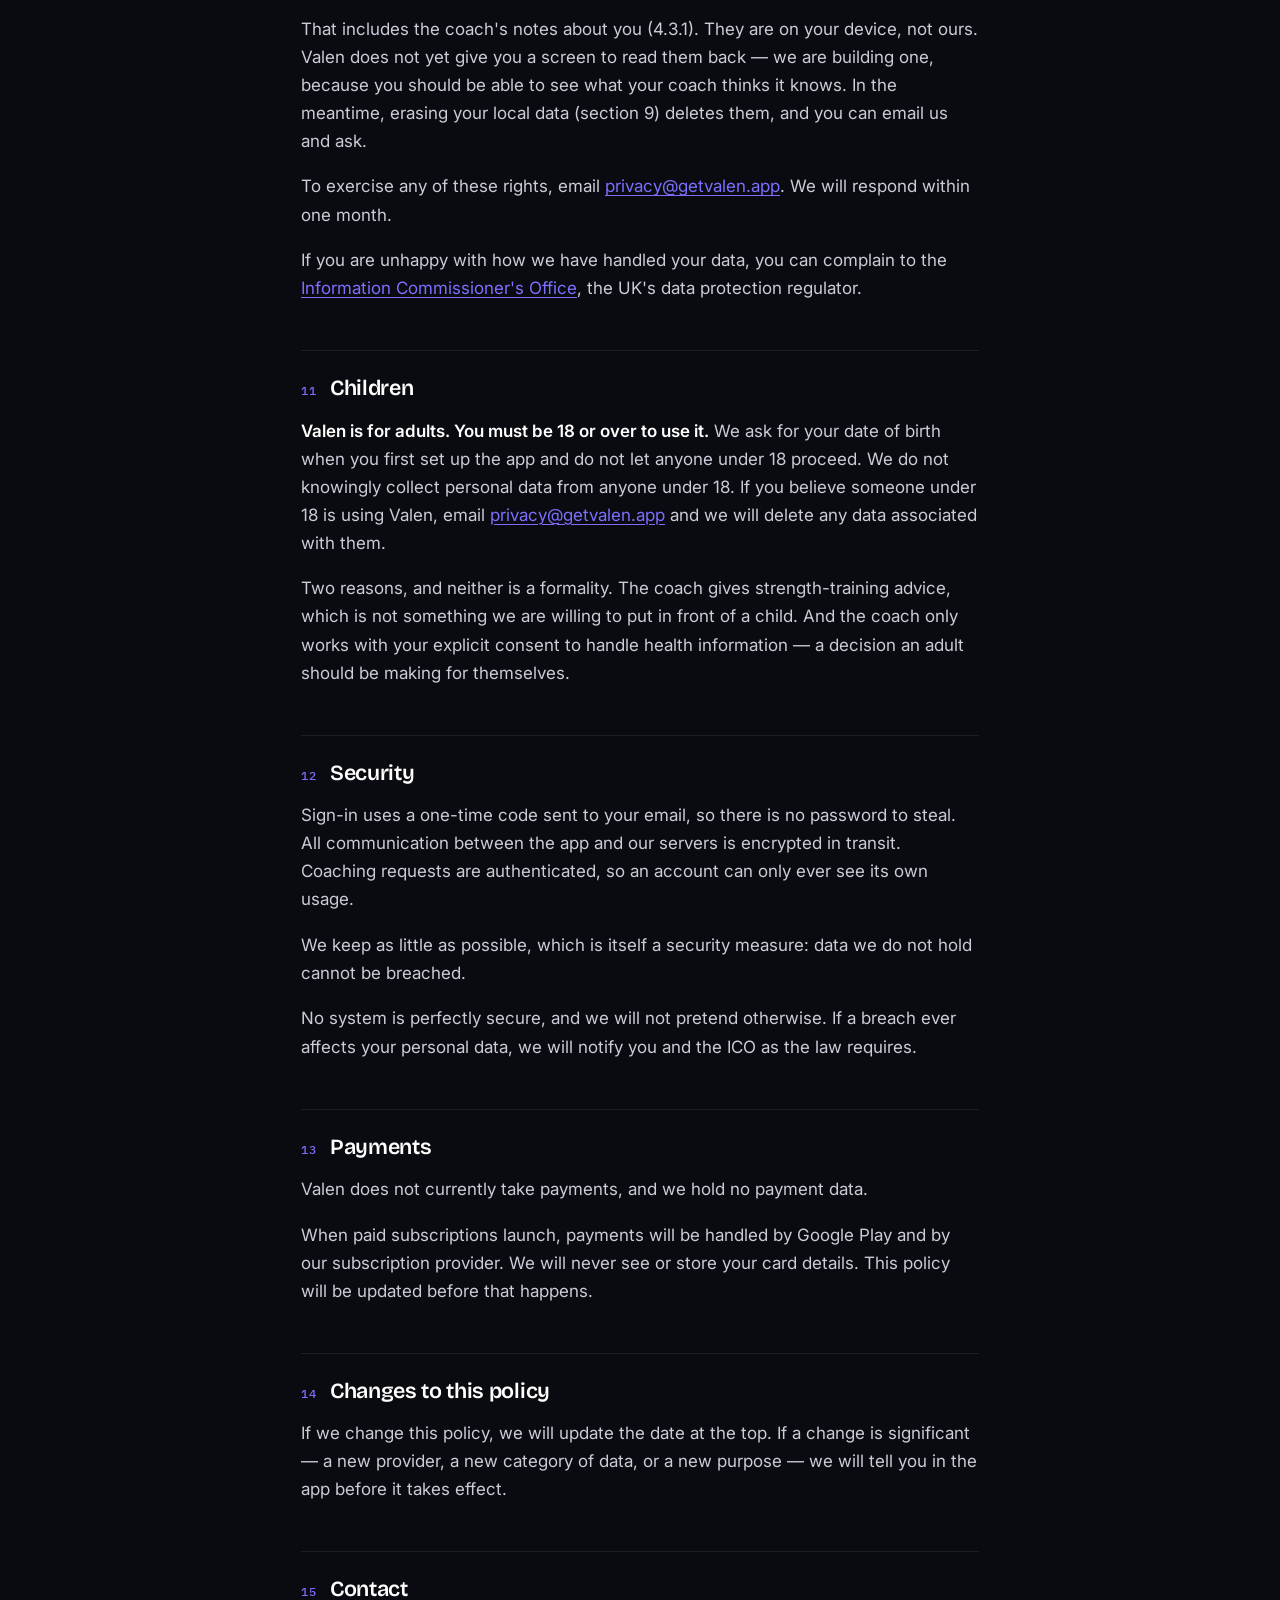
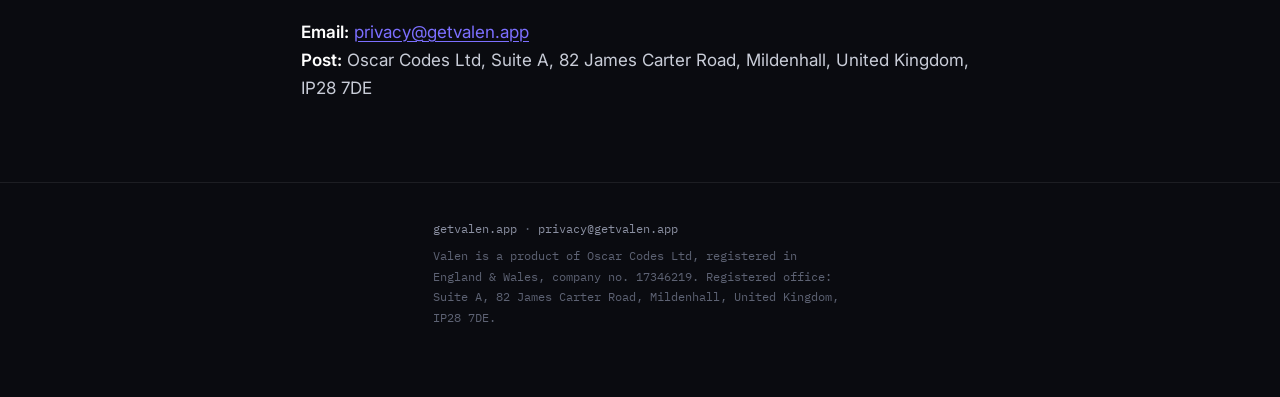
==== commit 0814cc87: "Fix privacy page logo, add footer link to privacy policy" ====
--- a/privacy.html
+++ b/privacy.html
@@ -19,7 +19,7 @@
 <header class="masthead">
   <div class="masthead__inner">
     <a class="wordmark" href="/">
-      <img src="/assets/valen-mark.png" alt="">
+      <svg viewBox="0 0 100 100" aria-hidden="true" width="30" height="30"><path d="M32 2 H68 Q72 2 75 5 L95 25 Q98 28 98 32 V68 Q98 72 95 75 L75 95 Q72 98 68 98 H32 Q28 98 25 95 L5 75 Q2 72 2 68 V32 Q2 28 5 25 L25 5 Q28 2 32 2 Z" fill="#7C6FFF"/><path d="M24 23 L50 85 L76 23 L62 23 L50 53 L38 23 Z" fill="#0B0B0F"/></svg>
       Valen
     </a>
     <span class="masthead__label">Privacy Policy</span>
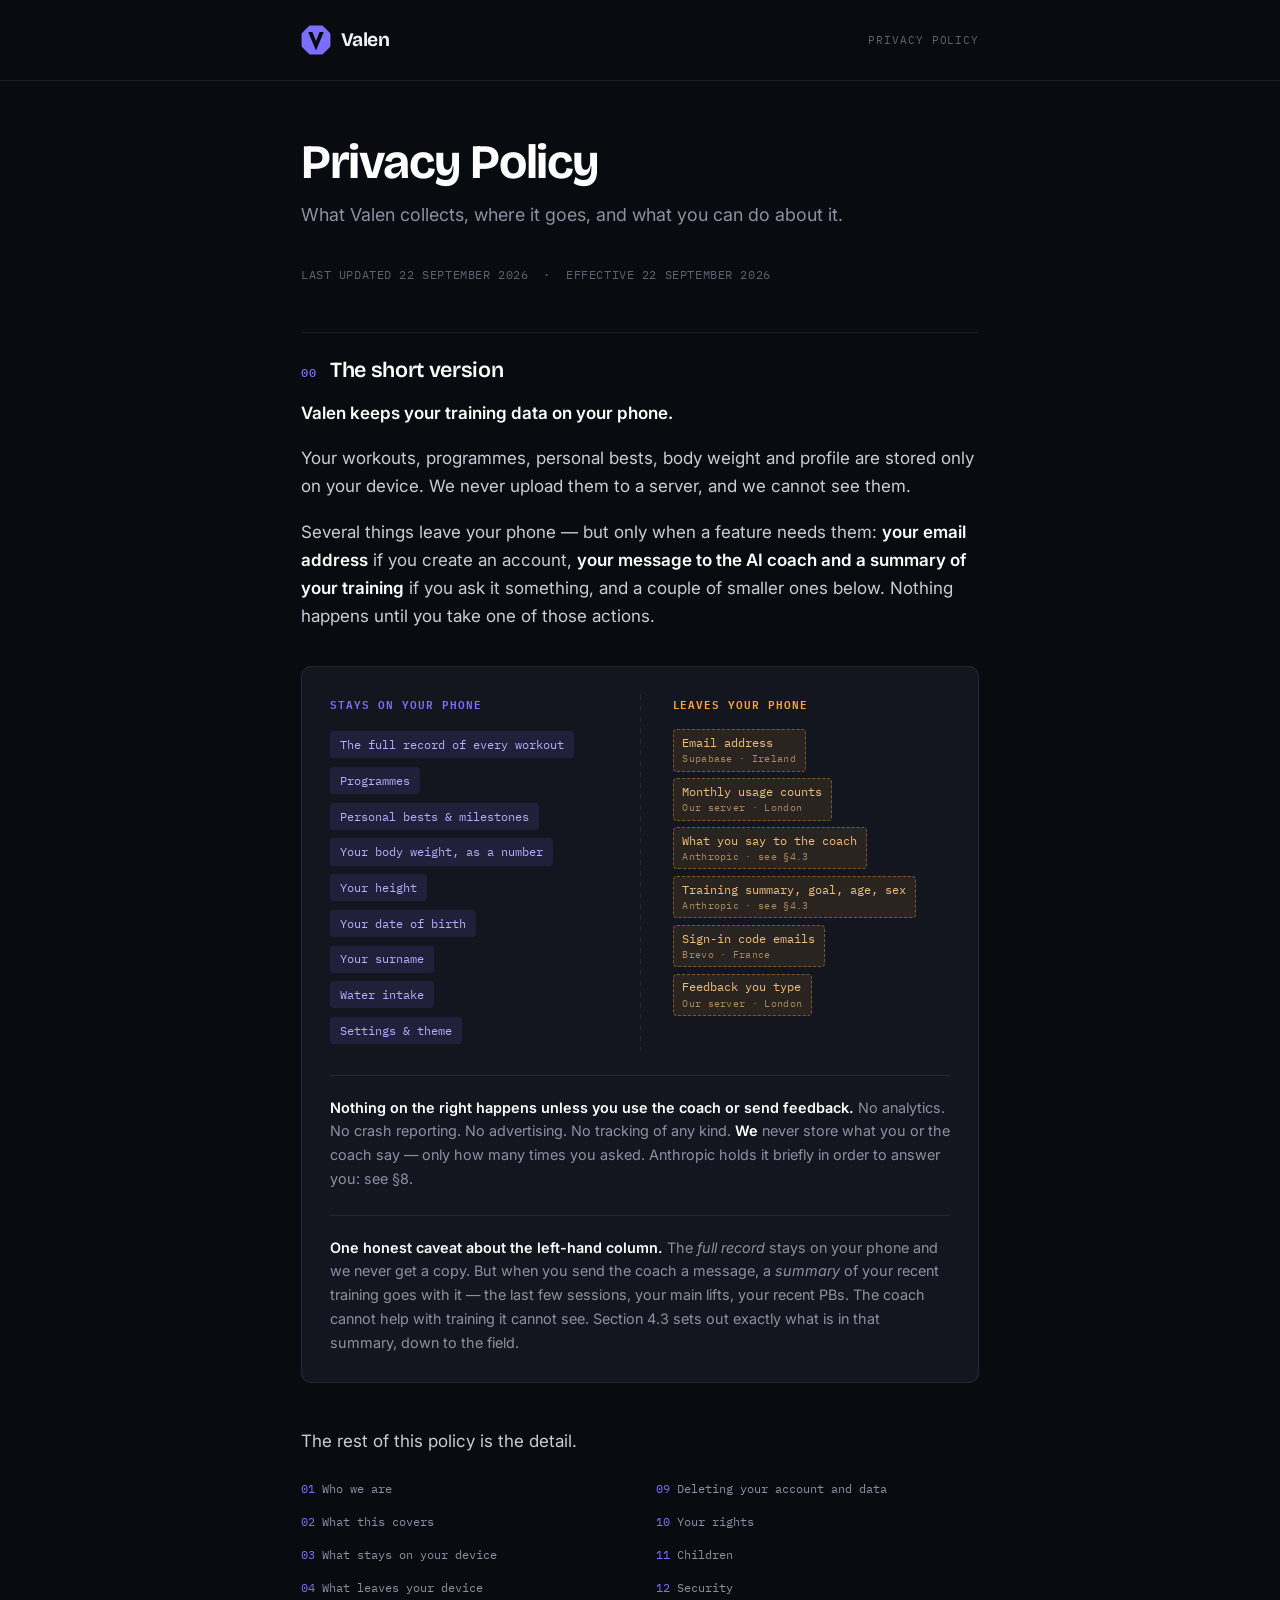
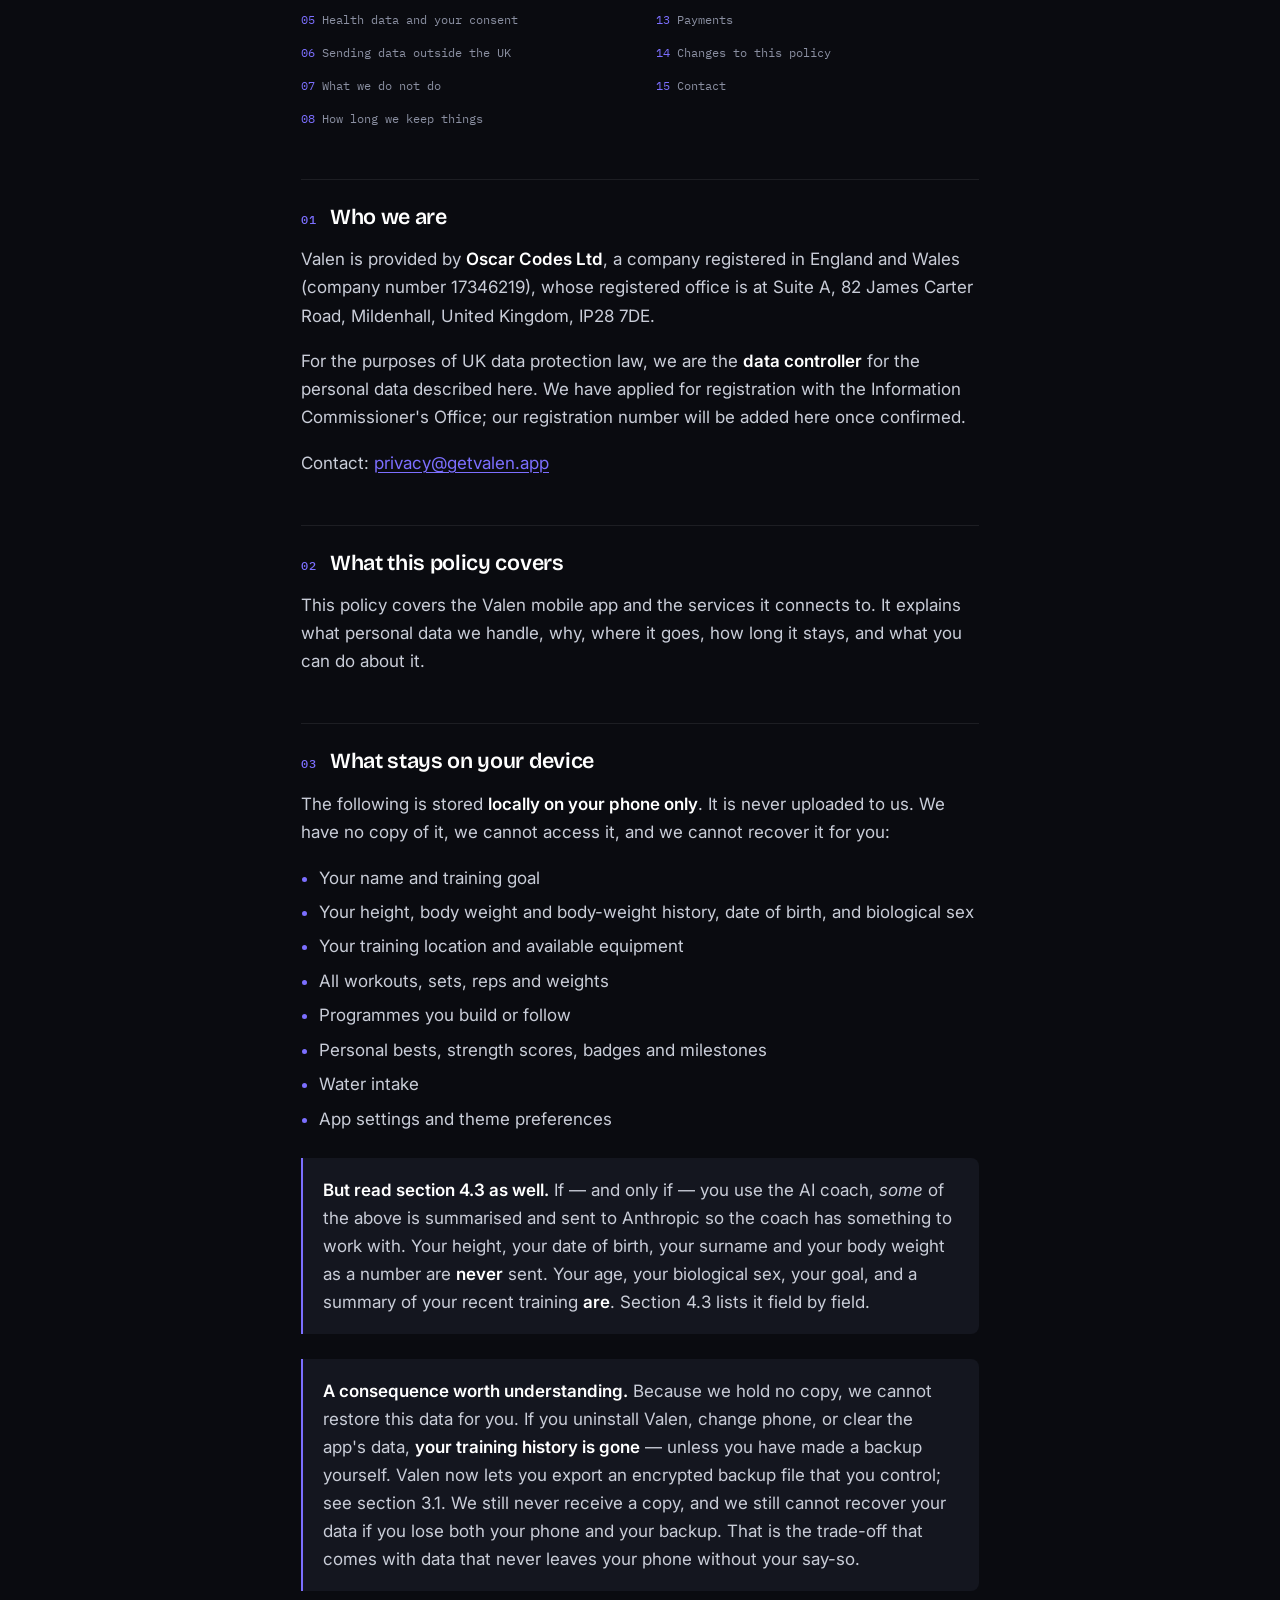
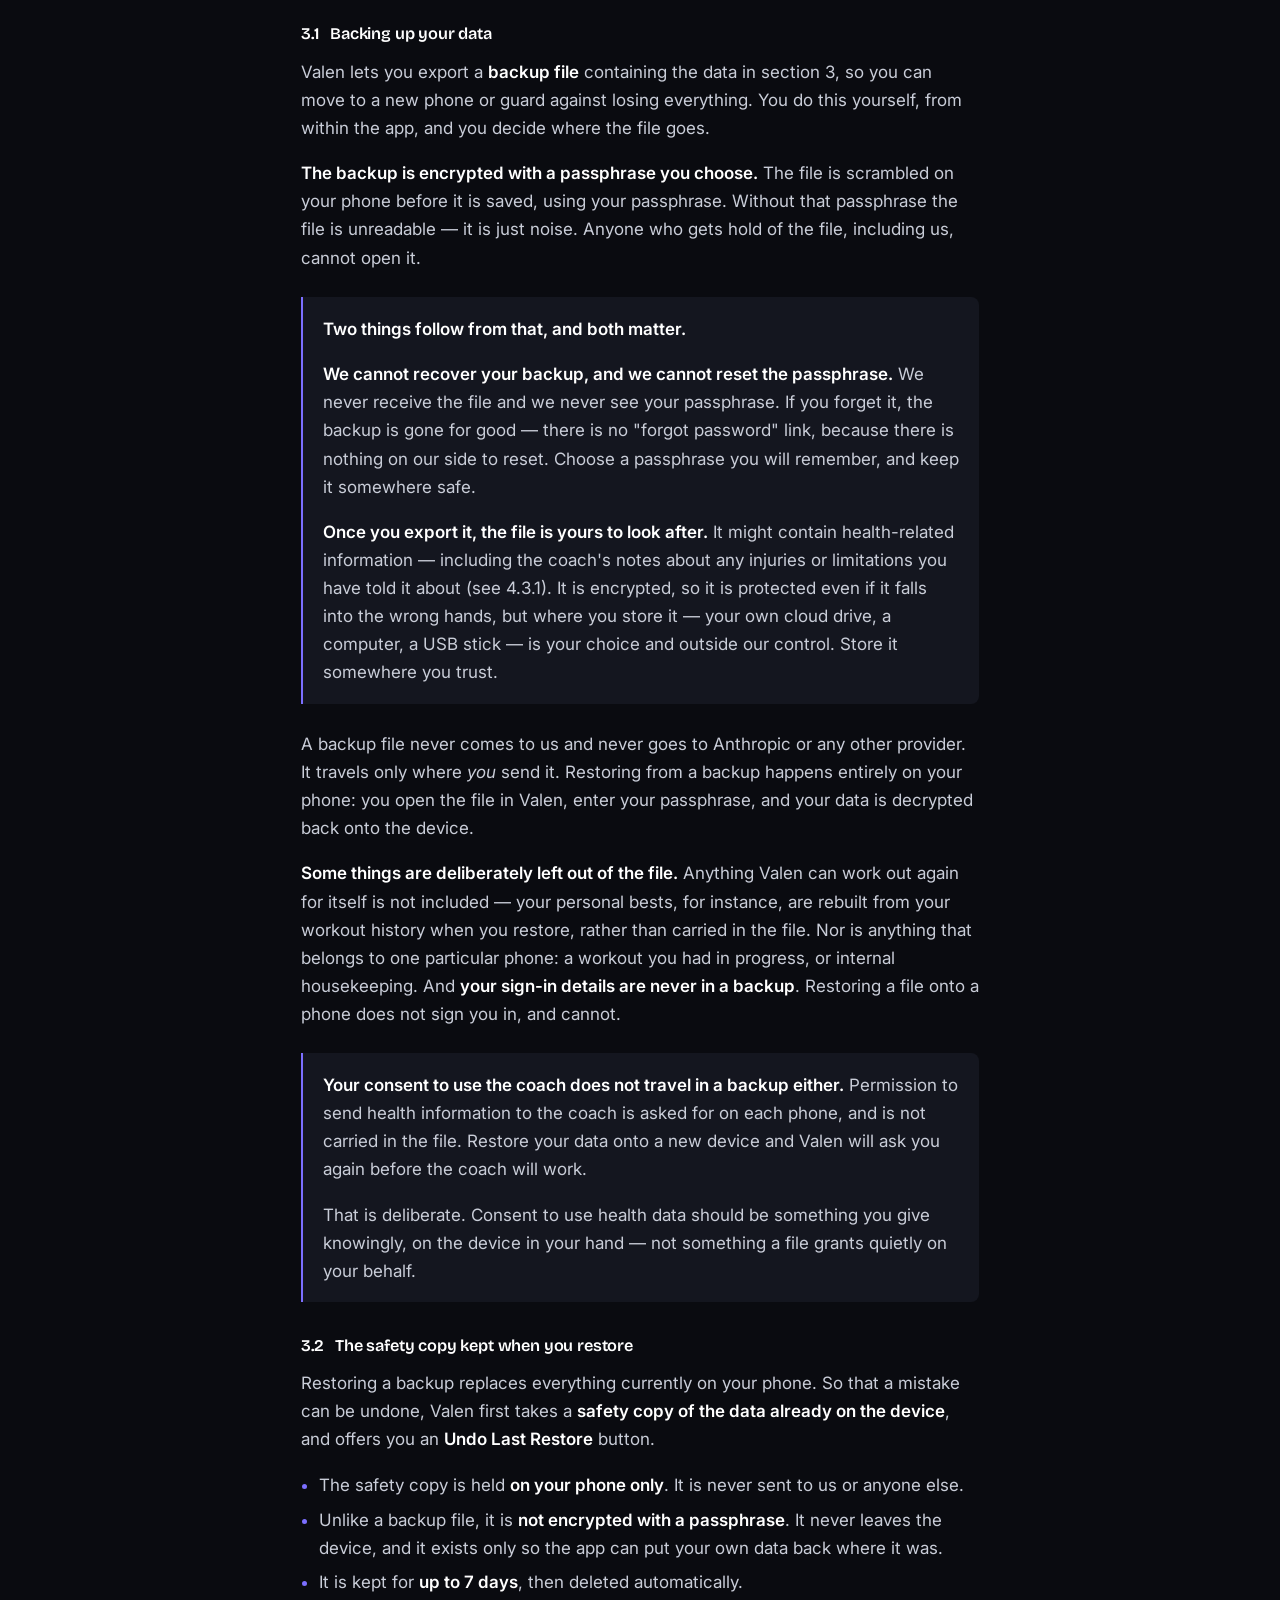
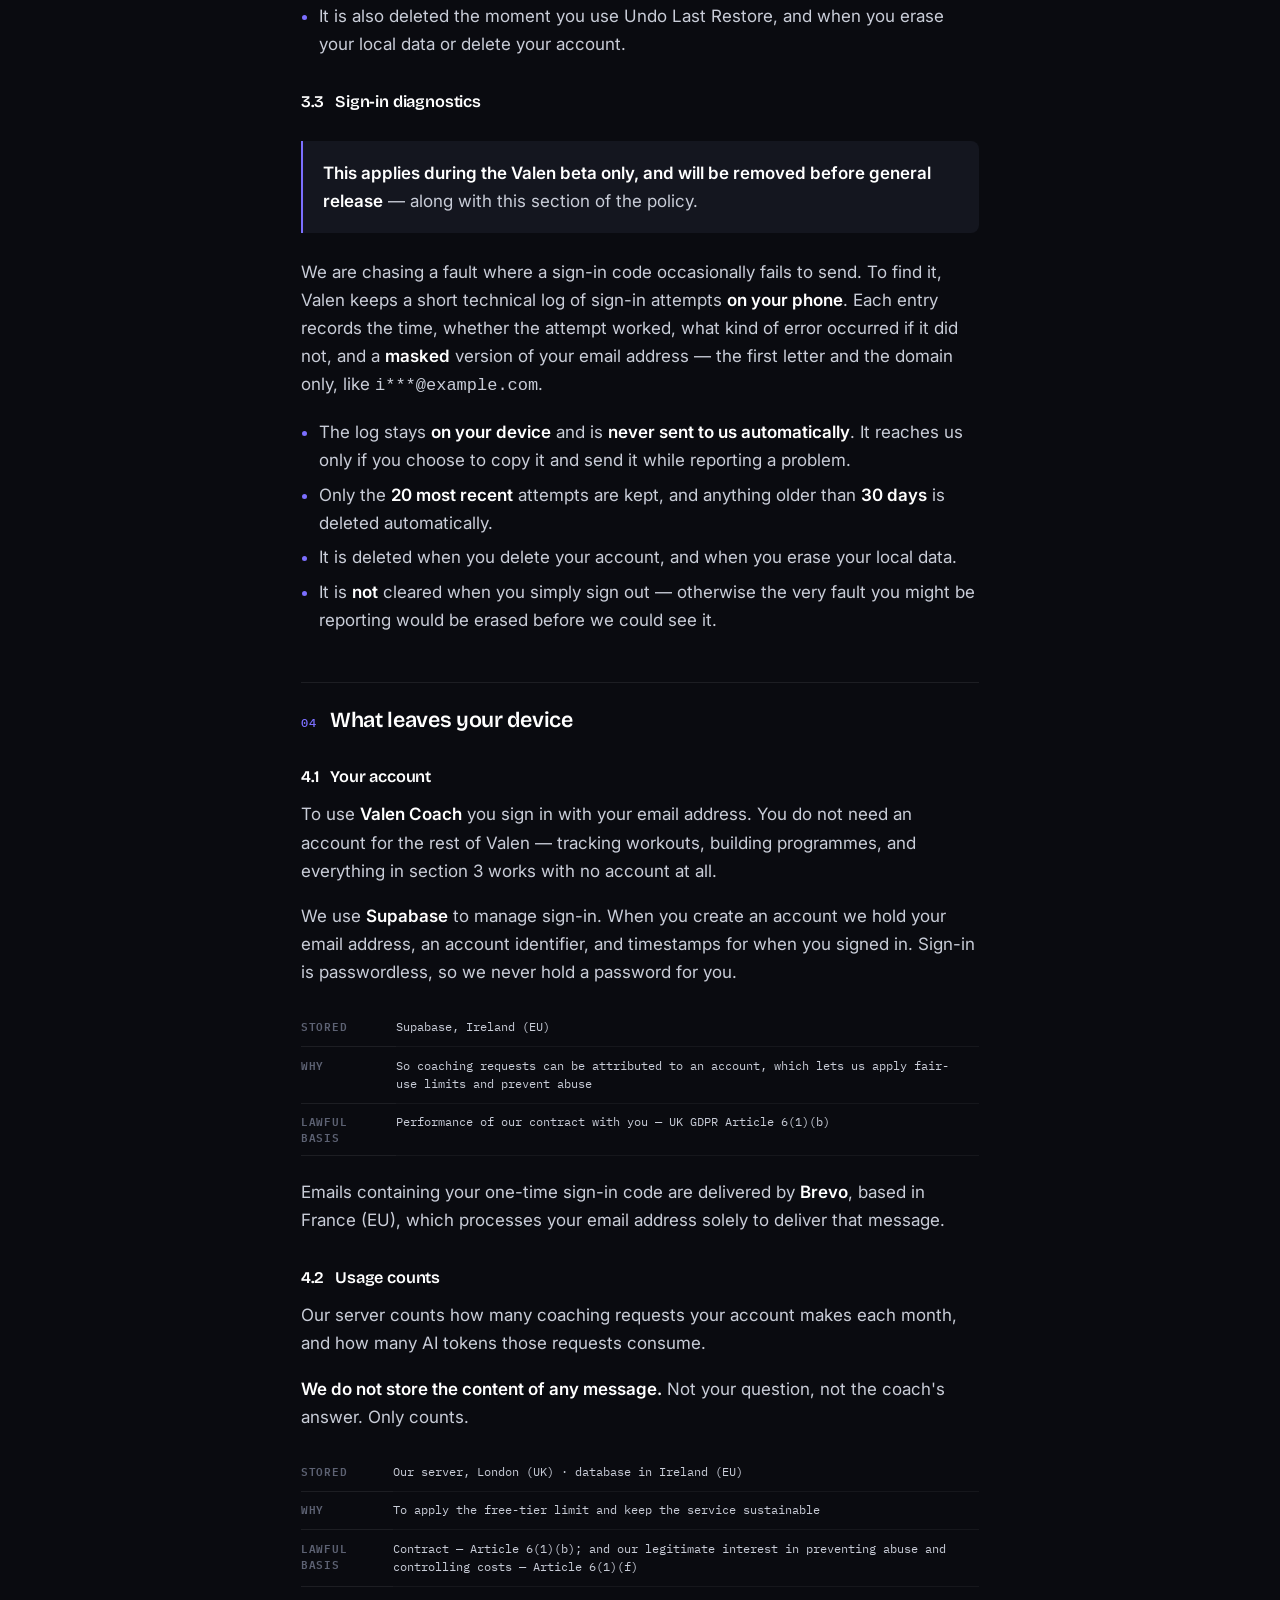
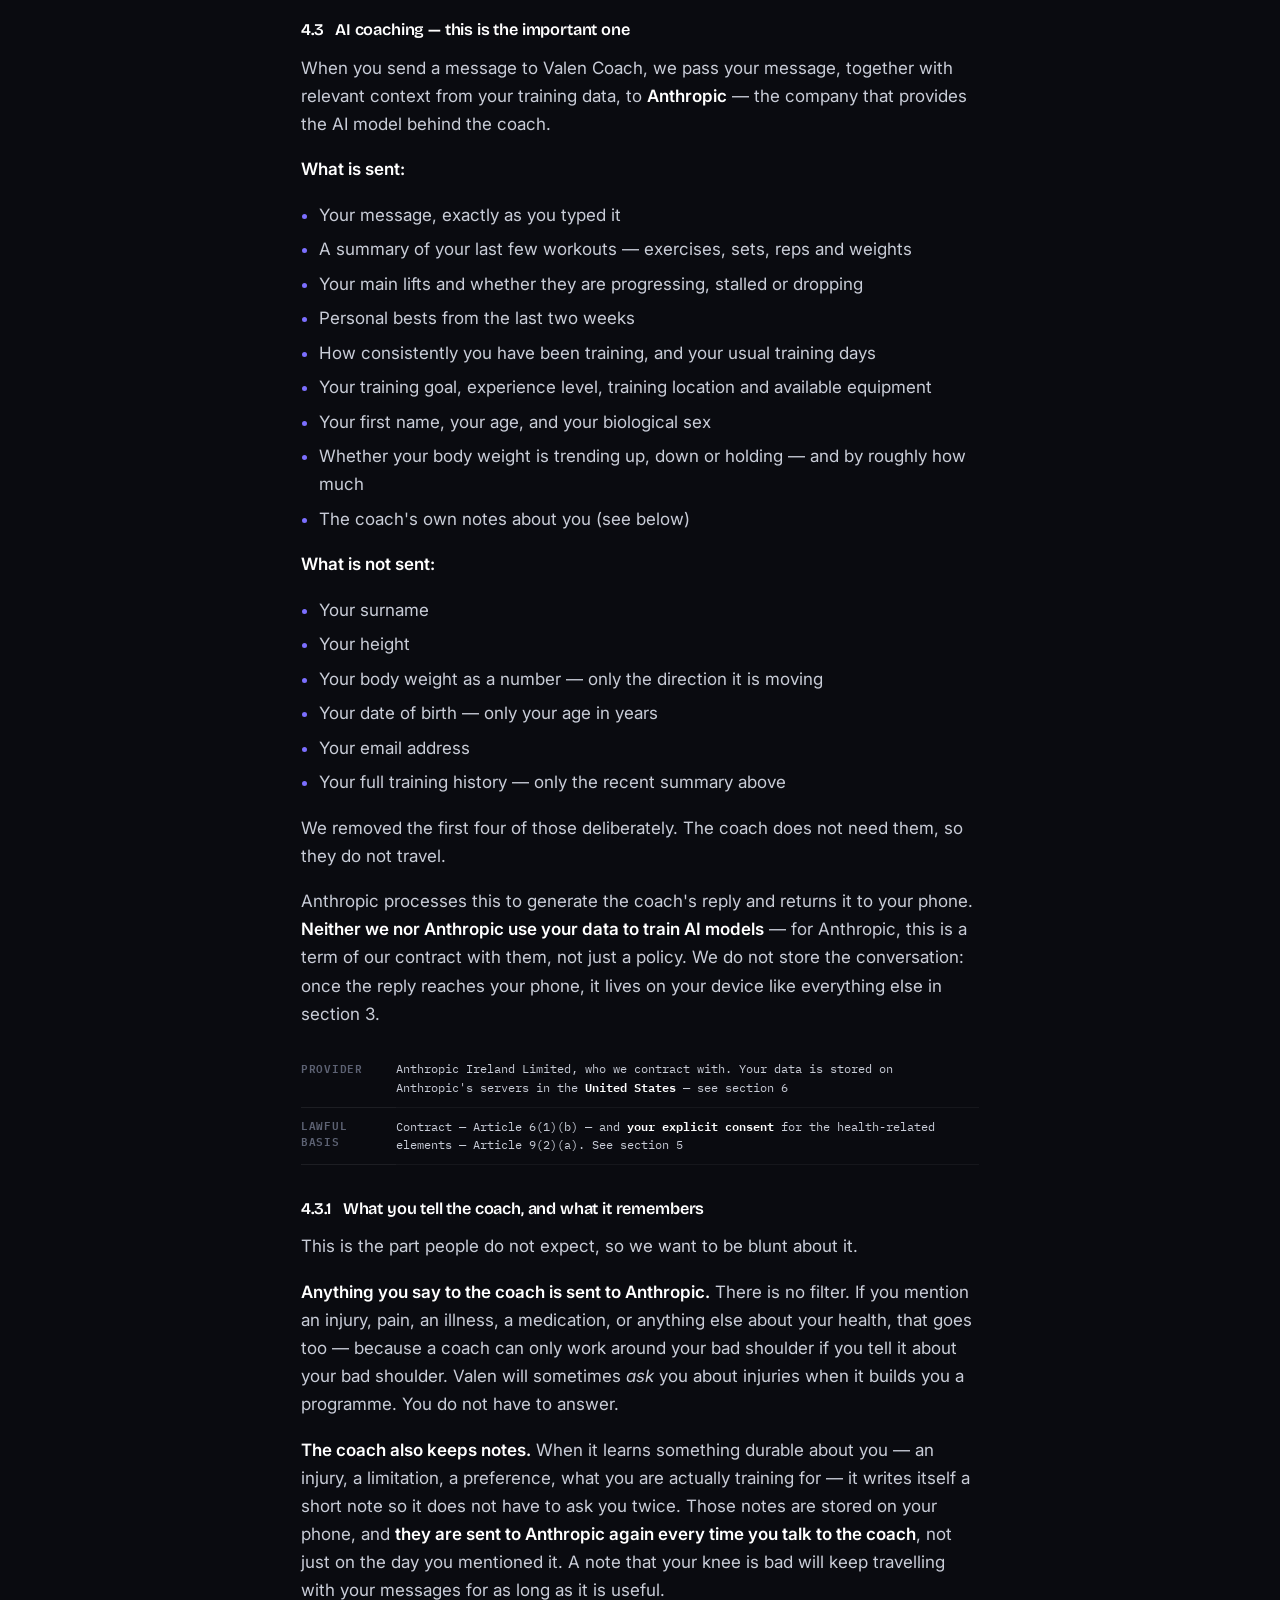
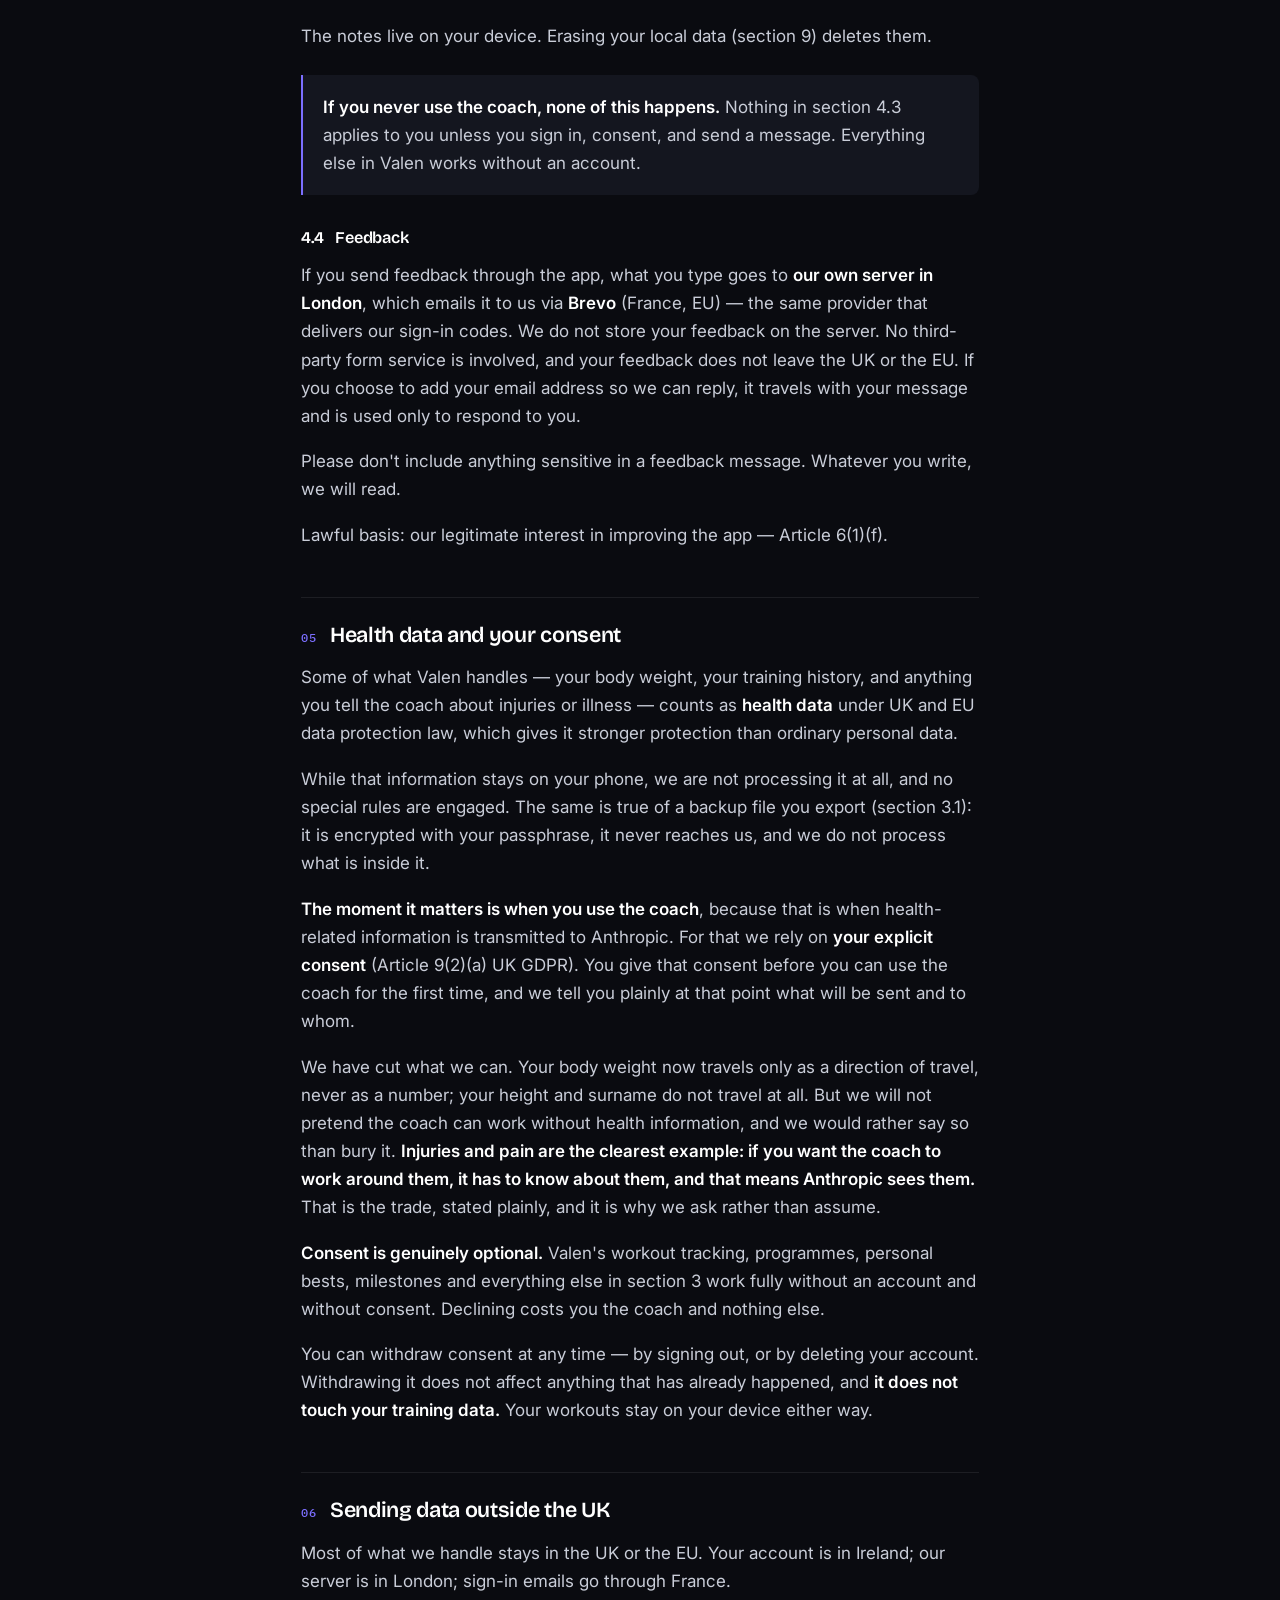
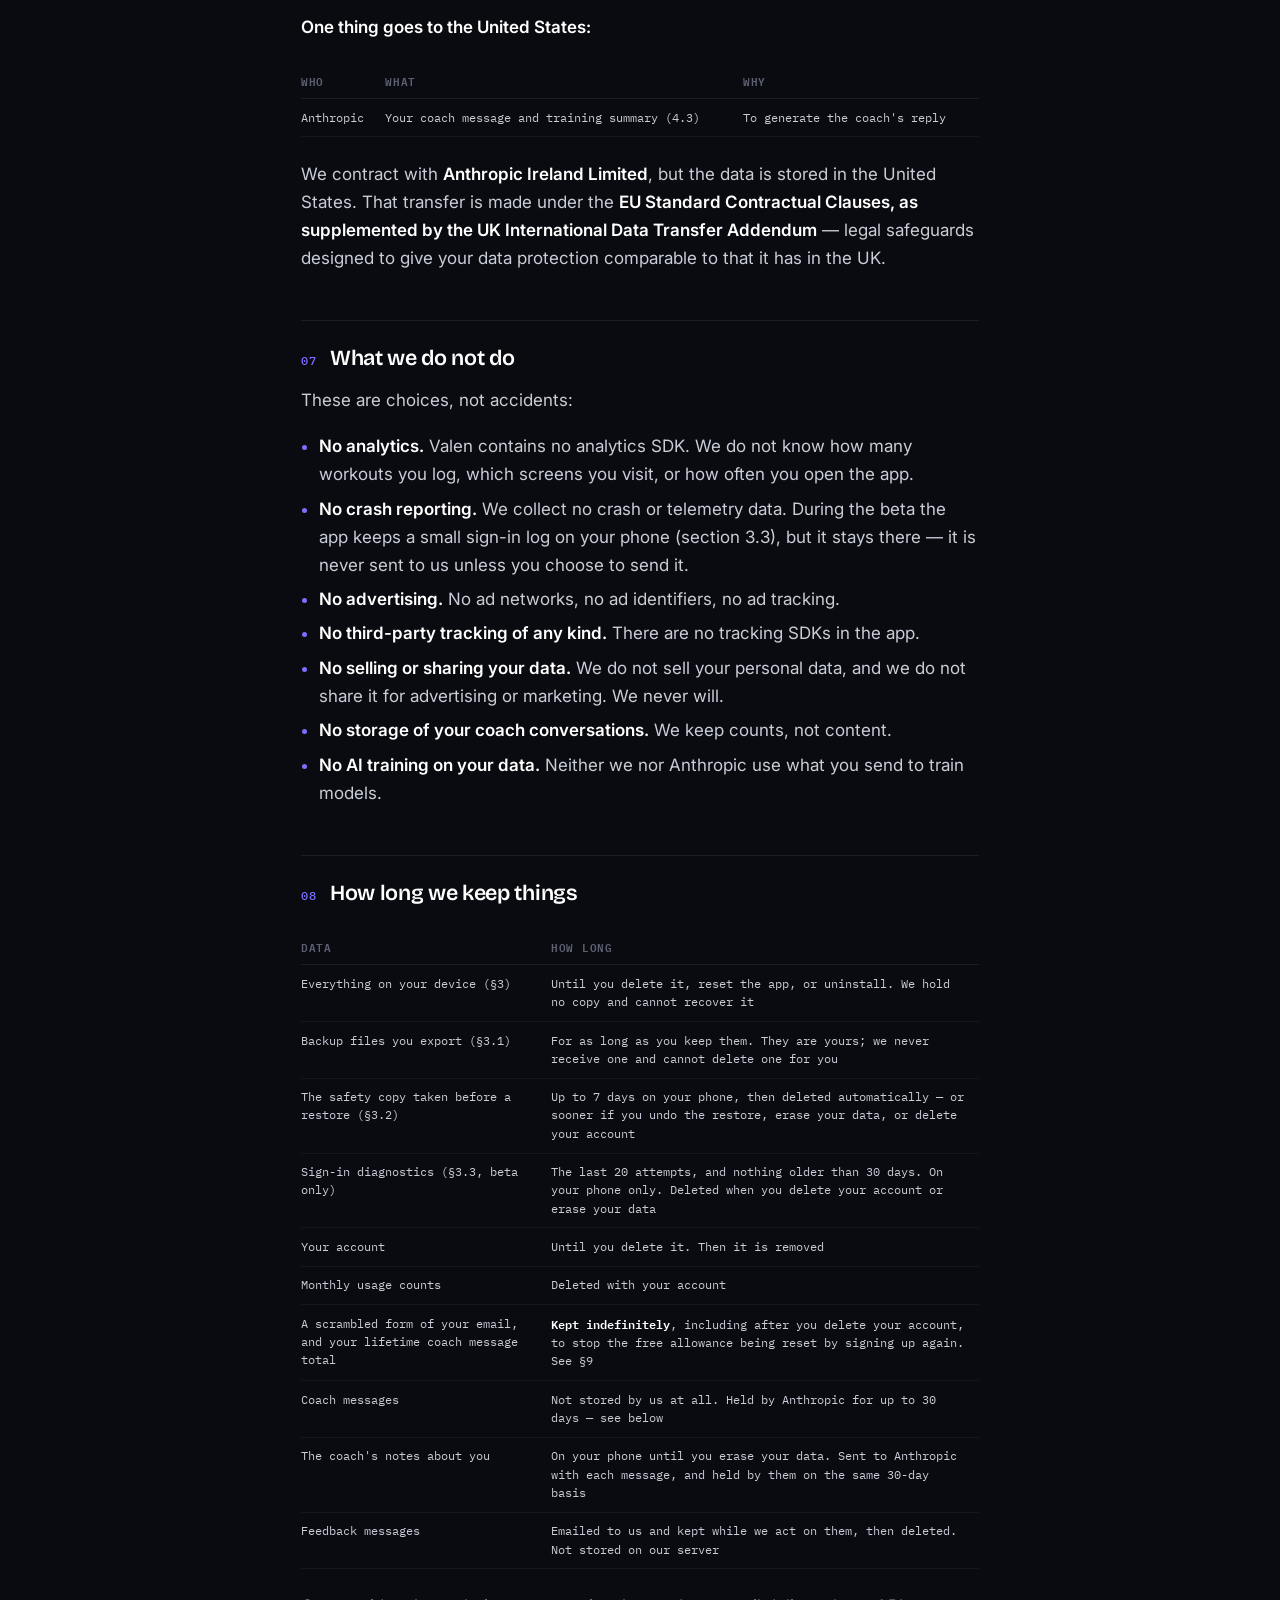
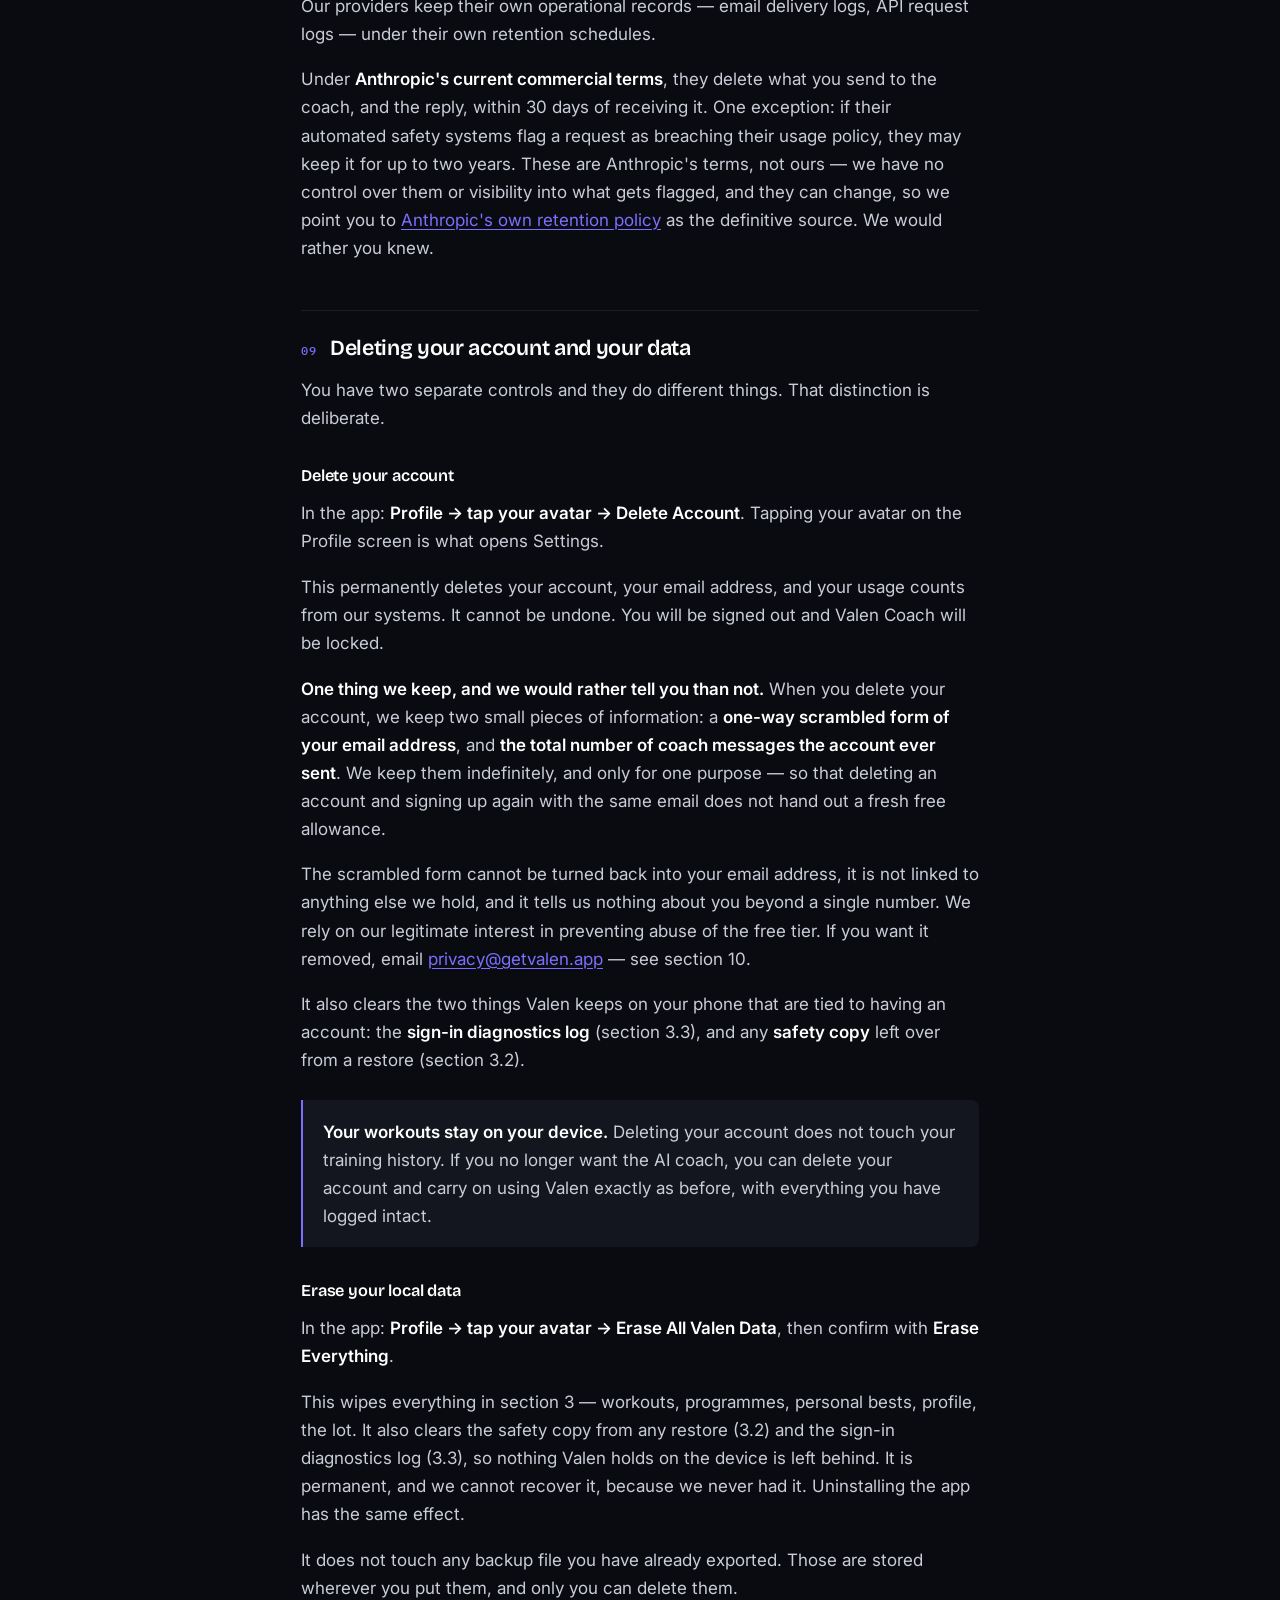
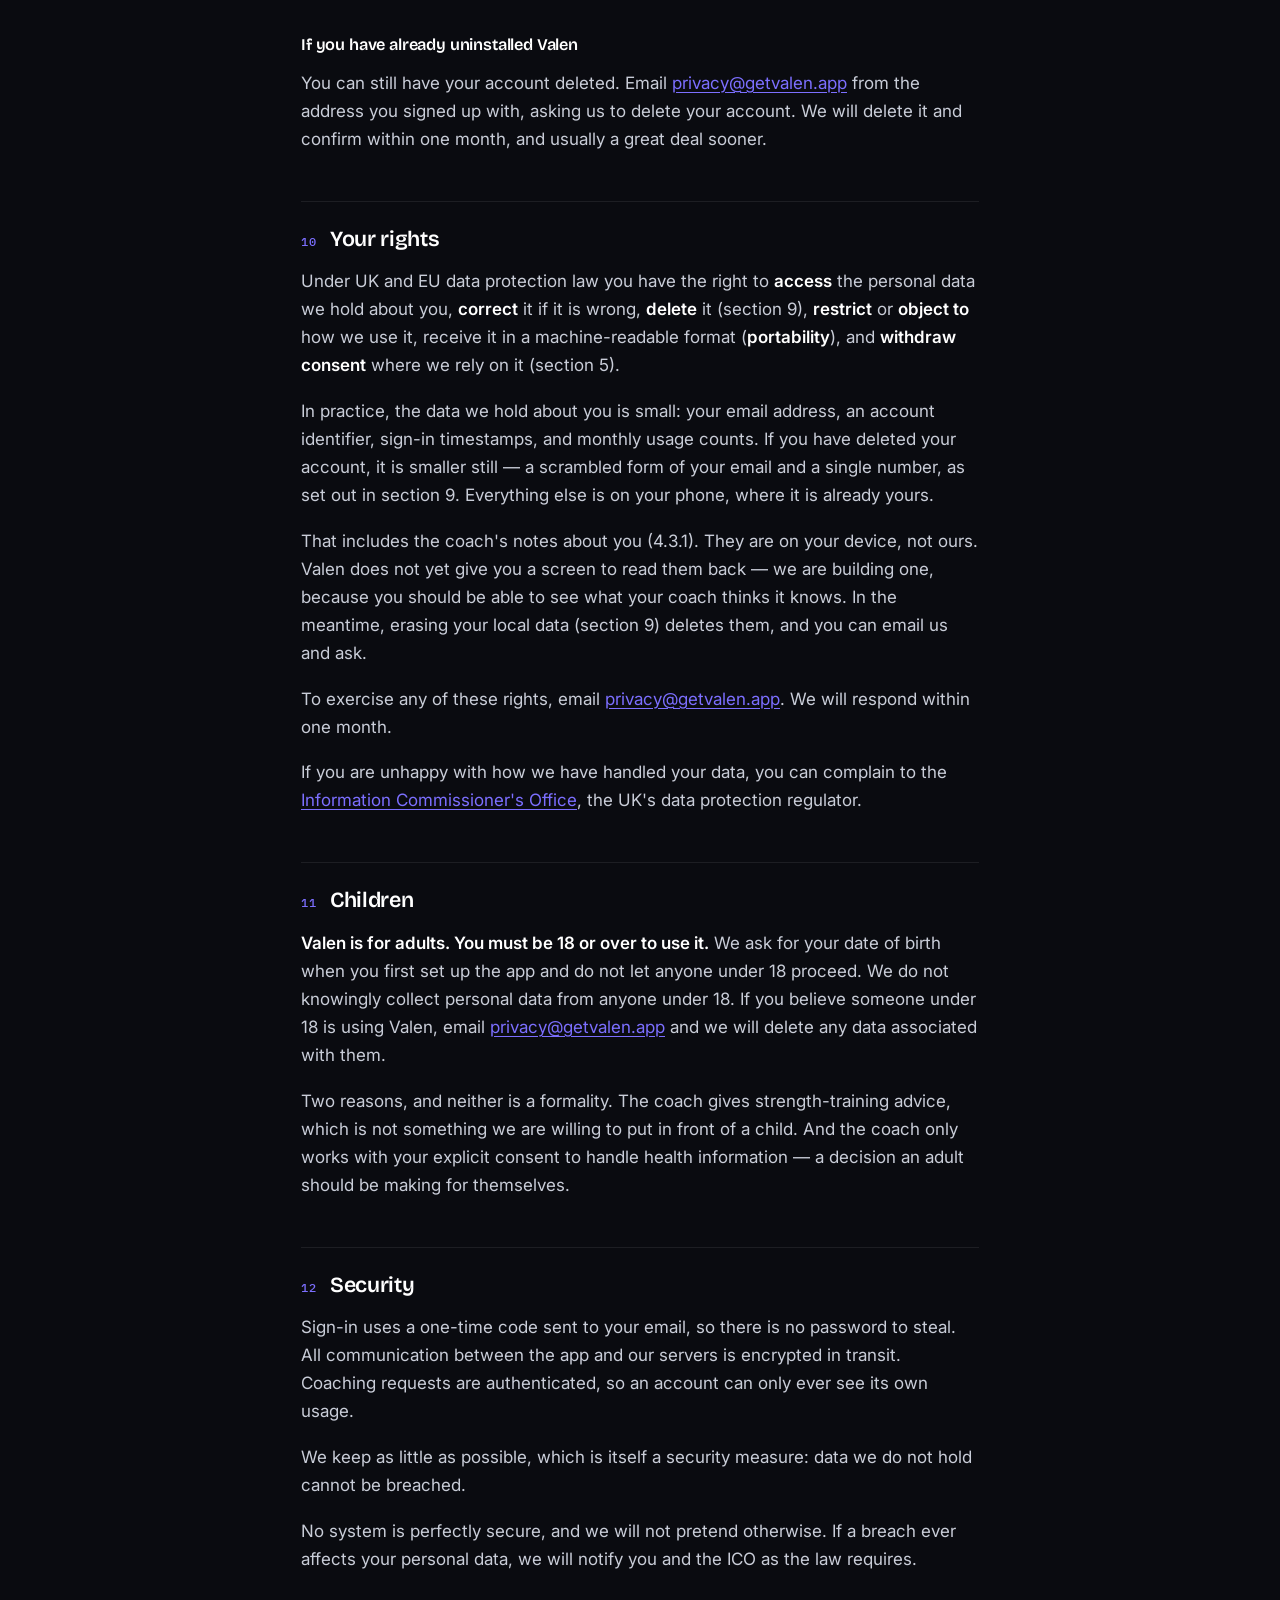
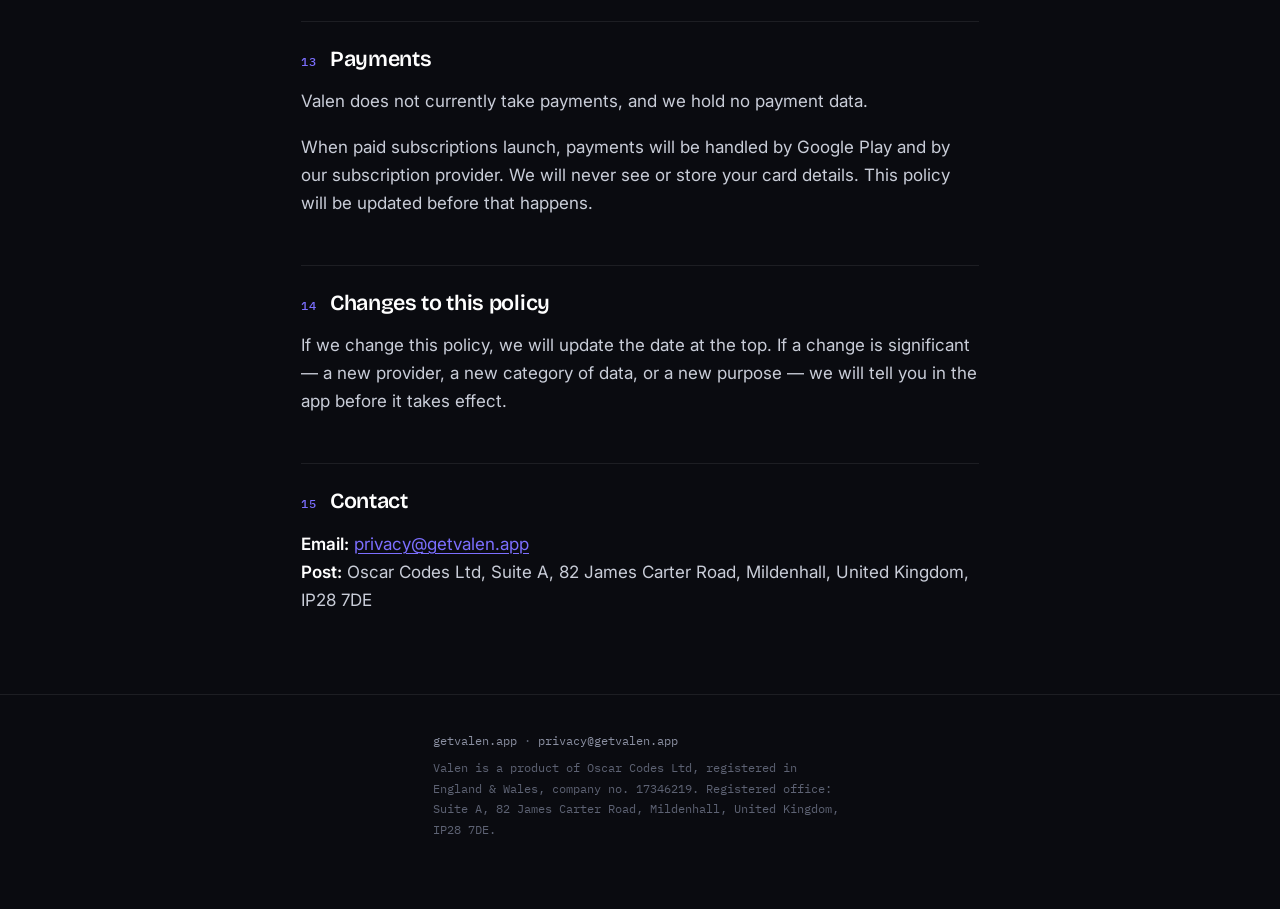
==== commit 31e7d125: "Add account deletion page; disclose post-deletion email hash retention; fix §9 in-app navigation pat" ====
--- a/privacy.html
+++ b/privacy.html
@@ -345,6 +345,7 @@
       <tr><td>Sign-in diagnostics (§3.3, beta only)</td><td>The last 20 attempts, and nothing older than 30 days. On your phone only. Deleted when you delete your account or erase your data</td></tr>
       <tr><td>Your account</td><td>Until you delete it. Then it is removed</td></tr>
       <tr><td>Monthly usage counts</td><td>Deleted with your account</td></tr>
+      <tr><td>A scrambled form of your email, and your lifetime coach message total</td><td><strong>Kept indefinitely</strong>, including after you delete your account, to stop the free allowance being reset by signing up again. See §9</td></tr>
       <tr><td>Coach messages</td><td>Not stored by us at all. Held by Anthropic for up to 30 days — see below</td></tr>
       <tr><td>The coach's notes about you</td><td>On your phone until you erase your data. Sent to Anthropic with each message, and held by them on the same 30-day basis</td></tr>
       <tr><td>Feedback messages</td><td>Emailed to us and kept while we act on them, then deleted. Not stored on our server</td></tr>
@@ -362,10 +363,14 @@
 
   <h3>Delete your account</h3>
 
-  <p>In the app: <strong>Profile → Settings → Delete Account</strong>.</p>
+  <p>In the app: <strong>Profile → tap your avatar → Delete Account</strong>. Tapping your avatar on the Profile screen is what opens Settings.</p>
 
   <p>This permanently deletes your account, your email address, and your usage counts from our systems. It cannot be undone. You will be signed out and Valen Coach will be locked.</p>
 
+  <p><strong>One thing we keep, and we would rather tell you than not.</strong> When you delete your account, we keep two small pieces of information: a <strong>one-way scrambled form of your email address</strong>, and <strong>the total number of coach messages the account ever sent</strong>. We keep them indefinitely, and only for one purpose — so that deleting an account and signing up again with the same email does not hand out a fresh free allowance.</p>
+
+  <p>The scrambled form cannot be turned back into your email address, it is not linked to anything else we hold, and it tells us nothing about you beyond a single number. We rely on our legitimate interest in preventing abuse of the free tier. If you want it removed, email <a href="mailto:privacy@getvalen.app">privacy@getvalen.app</a> — see section 10.</p>
+
   <p>It also clears the two things Valen keeps on your phone that are tied to having an account: the <strong>sign-in diagnostics log</strong> (section 3.3), and any <strong>safety copy</strong> left over from a restore (section 3.2).</p>
 
   <div class="callout">
@@ -374,7 +379,7 @@
 
   <h3>Erase your local data</h3>
 
-  <p>In the app: <strong>Profile → Settings → Erase All Valen Data</strong>.</p>
+  <p>In the app: <strong>Profile → tap your avatar → Erase All Valen Data</strong>, then confirm with <strong>Erase Everything</strong>.</p>
 
   <p>This wipes everything in section 3 — workouts, programmes, personal bests, profile, the lot. It also clears the safety copy from any restore (3.2) and the sign-in diagnostics log (3.3), so nothing Valen holds on the device is left behind. It is permanent, and we cannot recover it, because we never had it. Uninstalling the app has the same effect.</p>
 
@@ -388,7 +393,7 @@
 
   <p>Under UK and EU data protection law you have the right to <strong>access</strong> the personal data we hold about you, <strong>correct</strong> it if it is wrong, <strong>delete</strong> it (section 9), <strong>restrict</strong> or <strong>object to</strong> how we use it, receive it in a machine-readable format (<strong>portability</strong>), and <strong>withdraw consent</strong> where we rely on it (section 5).</p>
 
-  <p>In practice, the data we hold about you is small: your email address, an account identifier, sign-in timestamps, and monthly usage counts. Everything else is on your phone, where it is already yours.</p>
+  <p>In practice, the data we hold about you is small: your email address, an account identifier, sign-in timestamps, and monthly usage counts. If you have deleted your account, it is smaller still — a scrambled form of your email and a single number, as set out in section 9. Everything else is on your phone, where it is already yours.</p>
 
   <p>That includes the coach's notes about you (4.3.1). They are on your device, not ours. Valen does not yet give you a screen to read them back — we are building one, because you should be able to see what your coach thinks it knows. In the meantime, erasing your local data (section 9) deletes them, and you can email us and ask.</p>
 
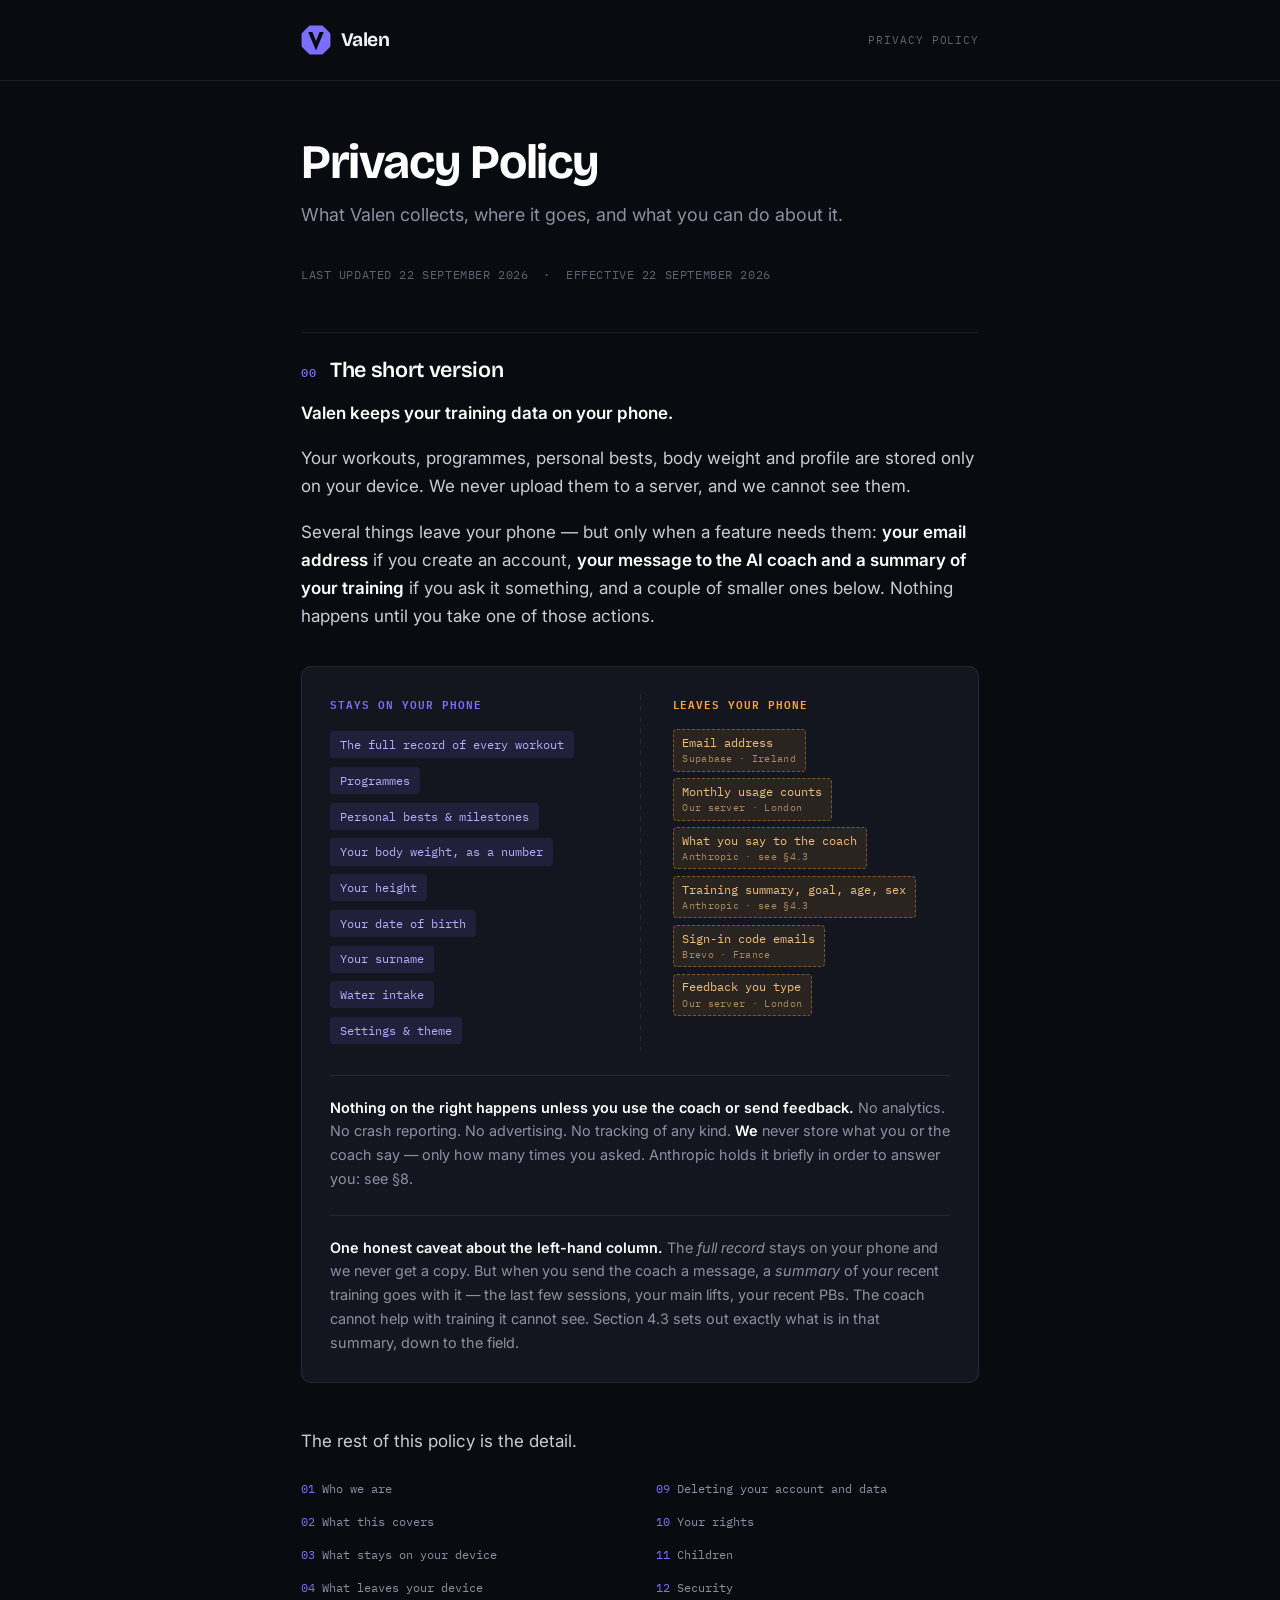
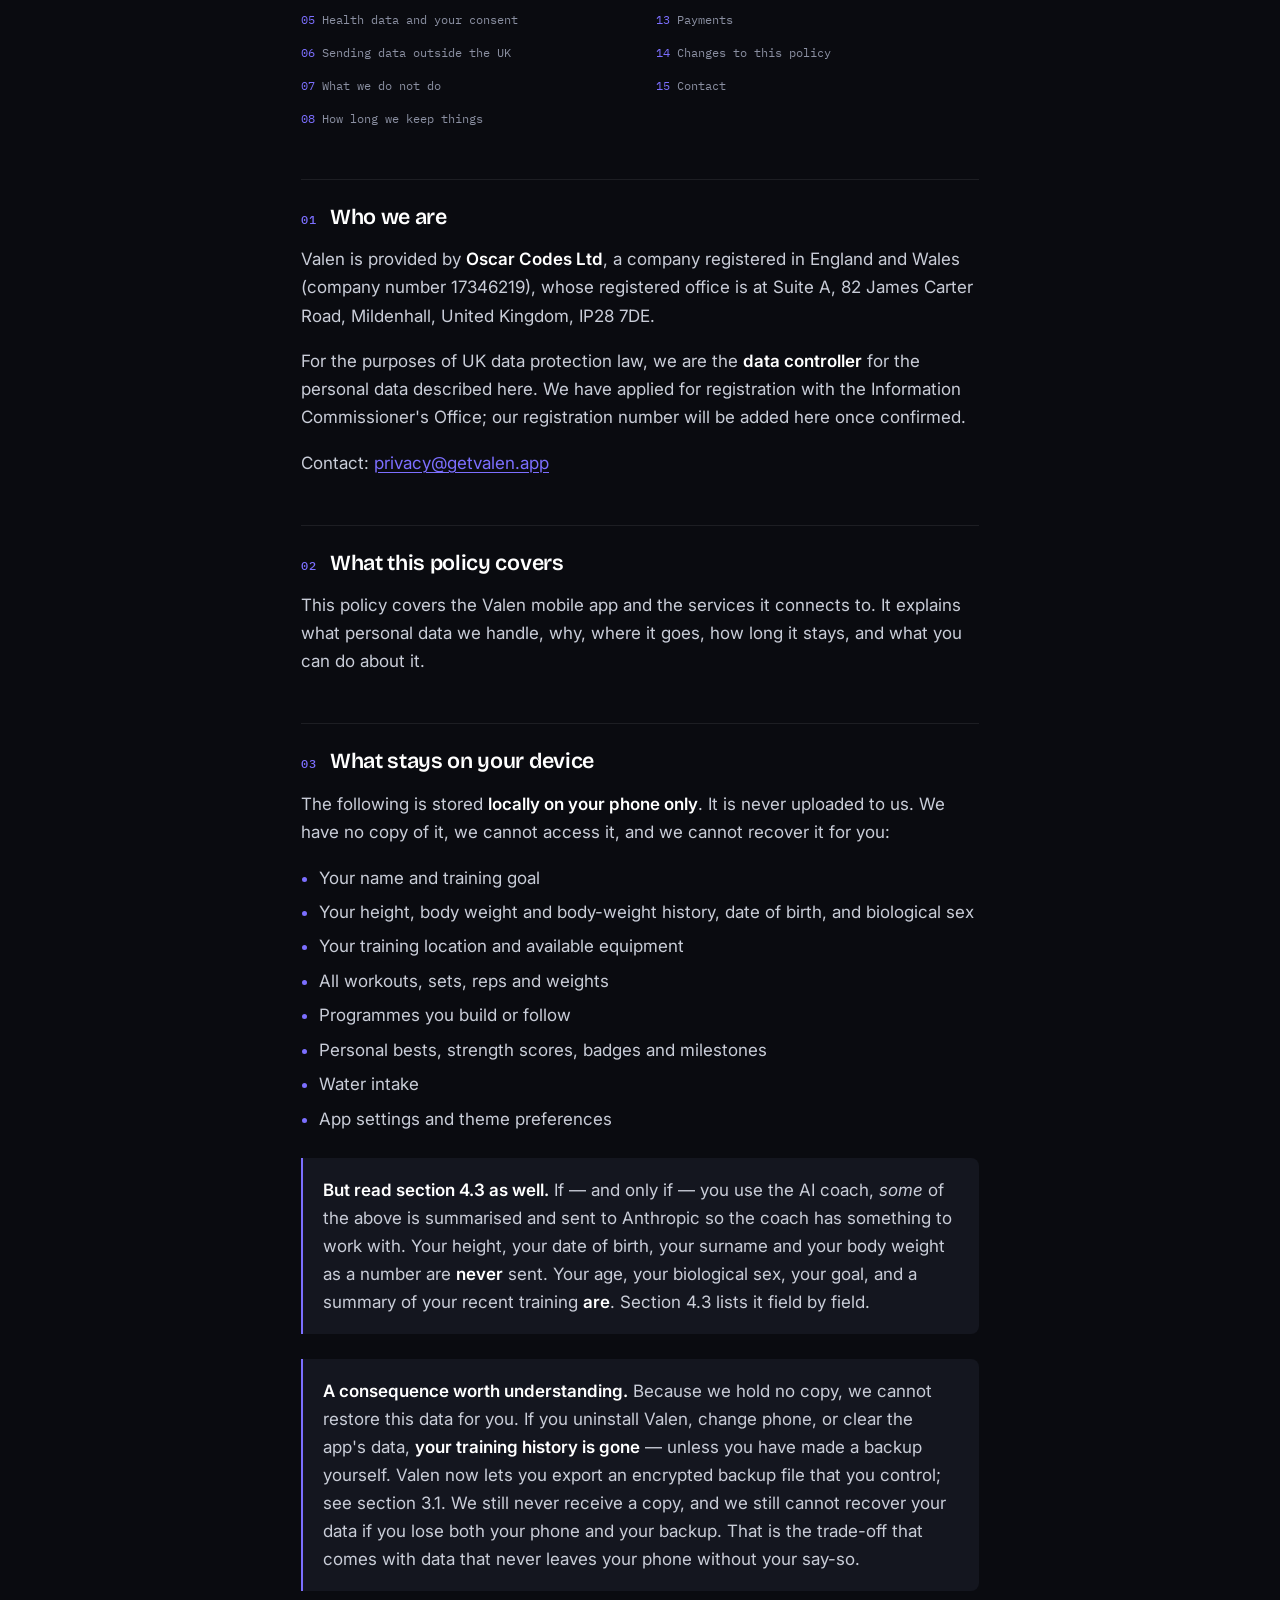
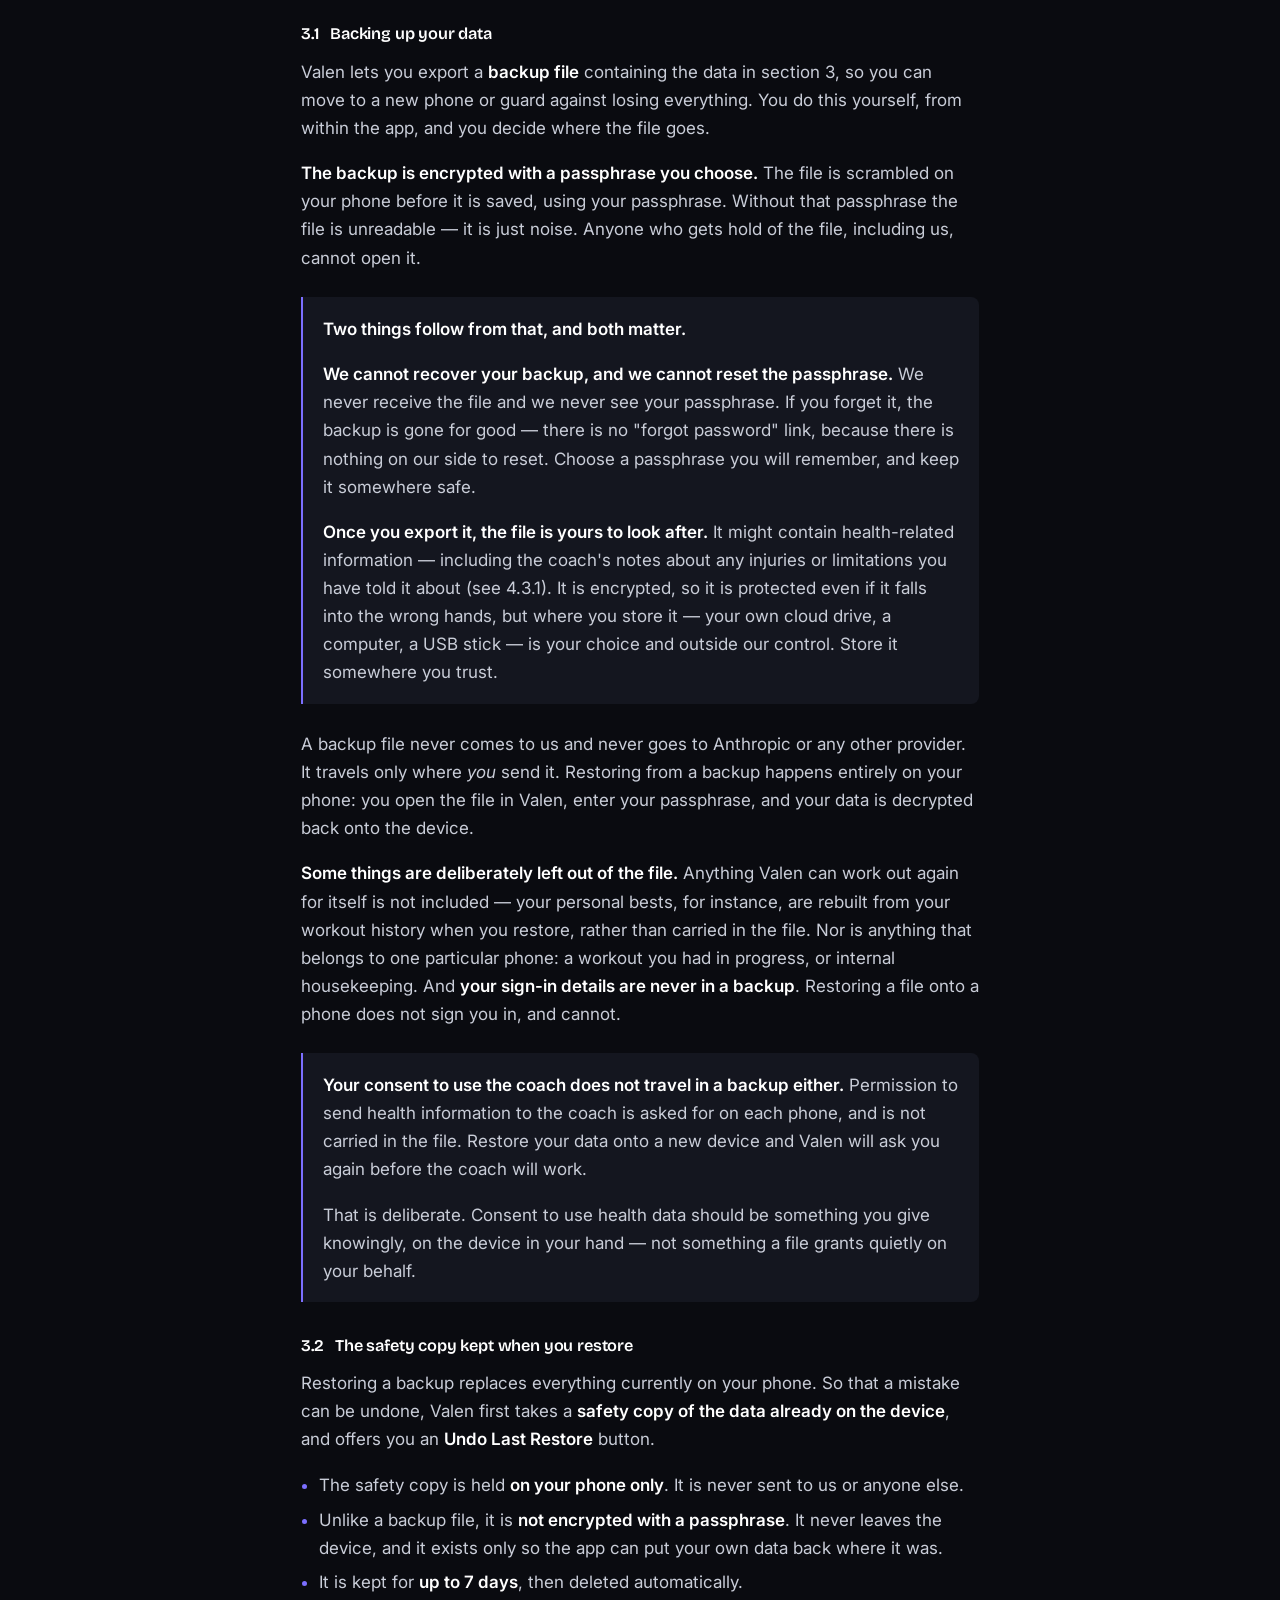
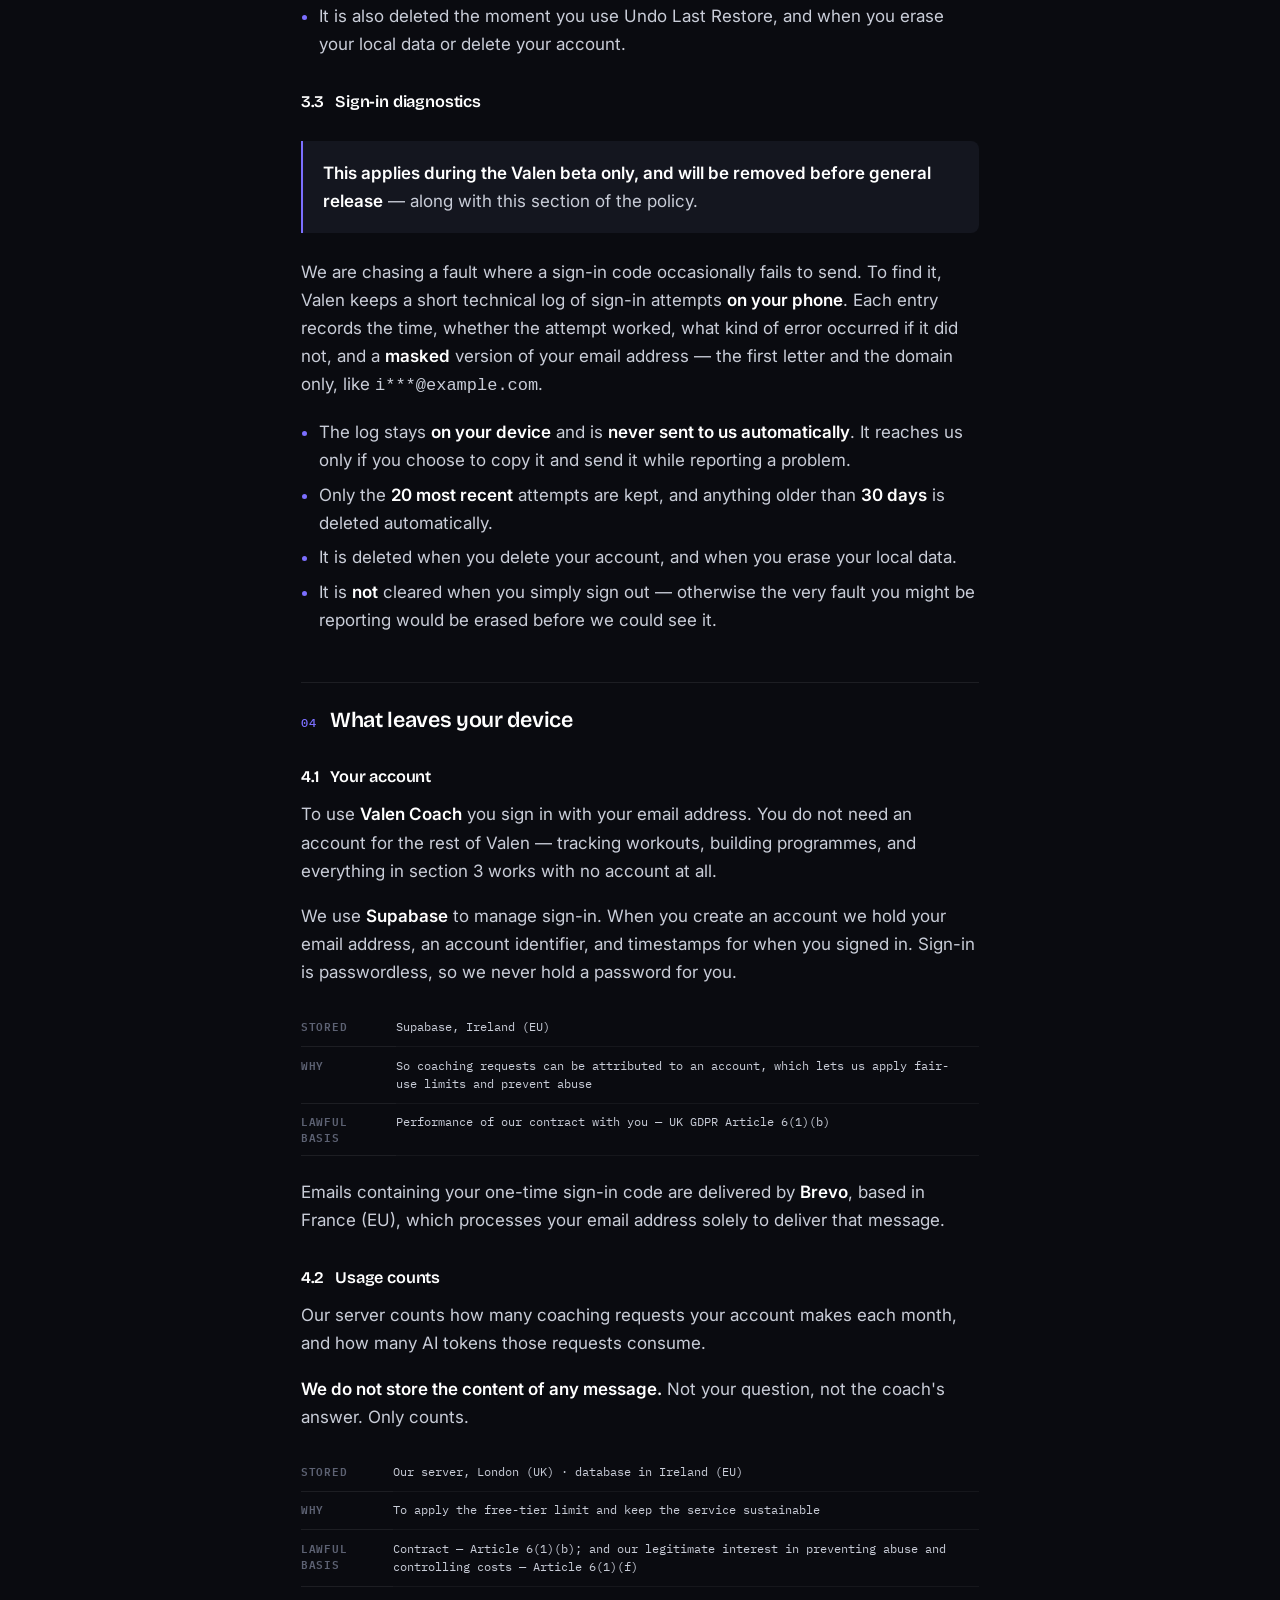
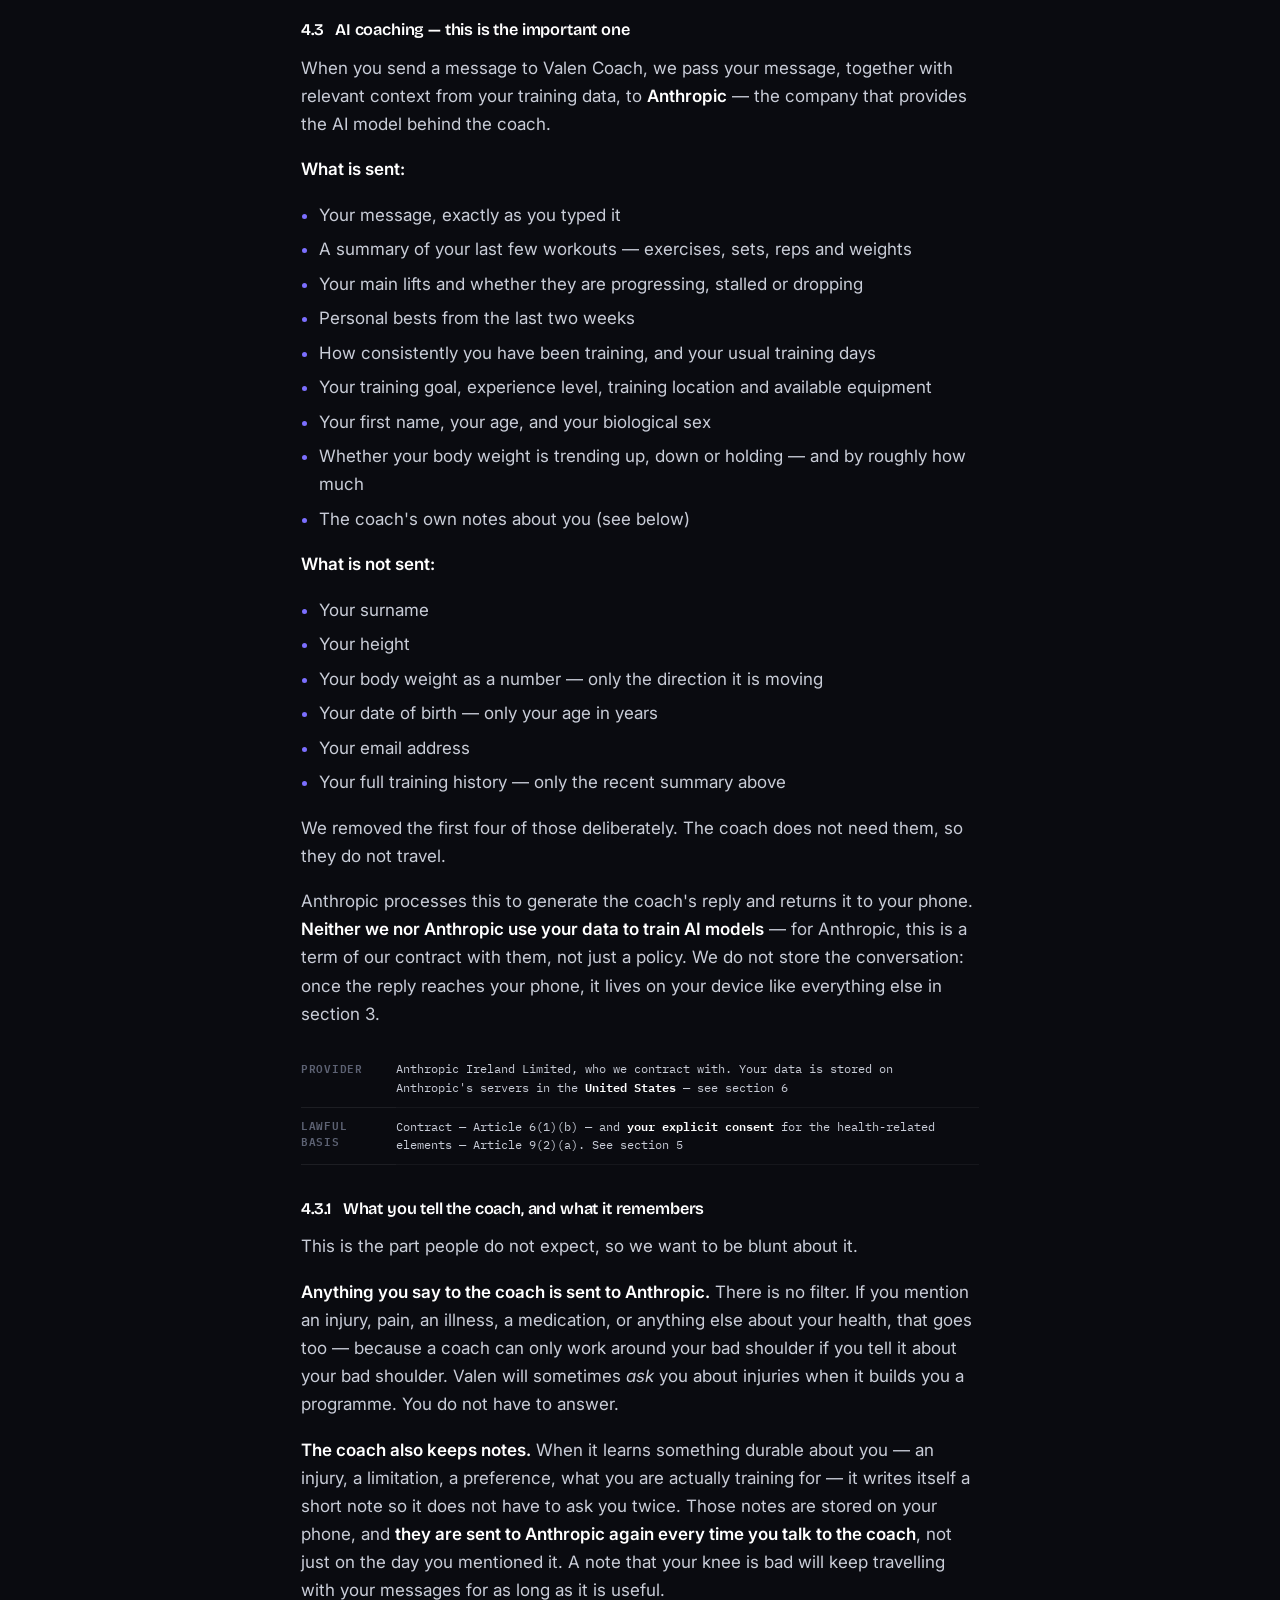
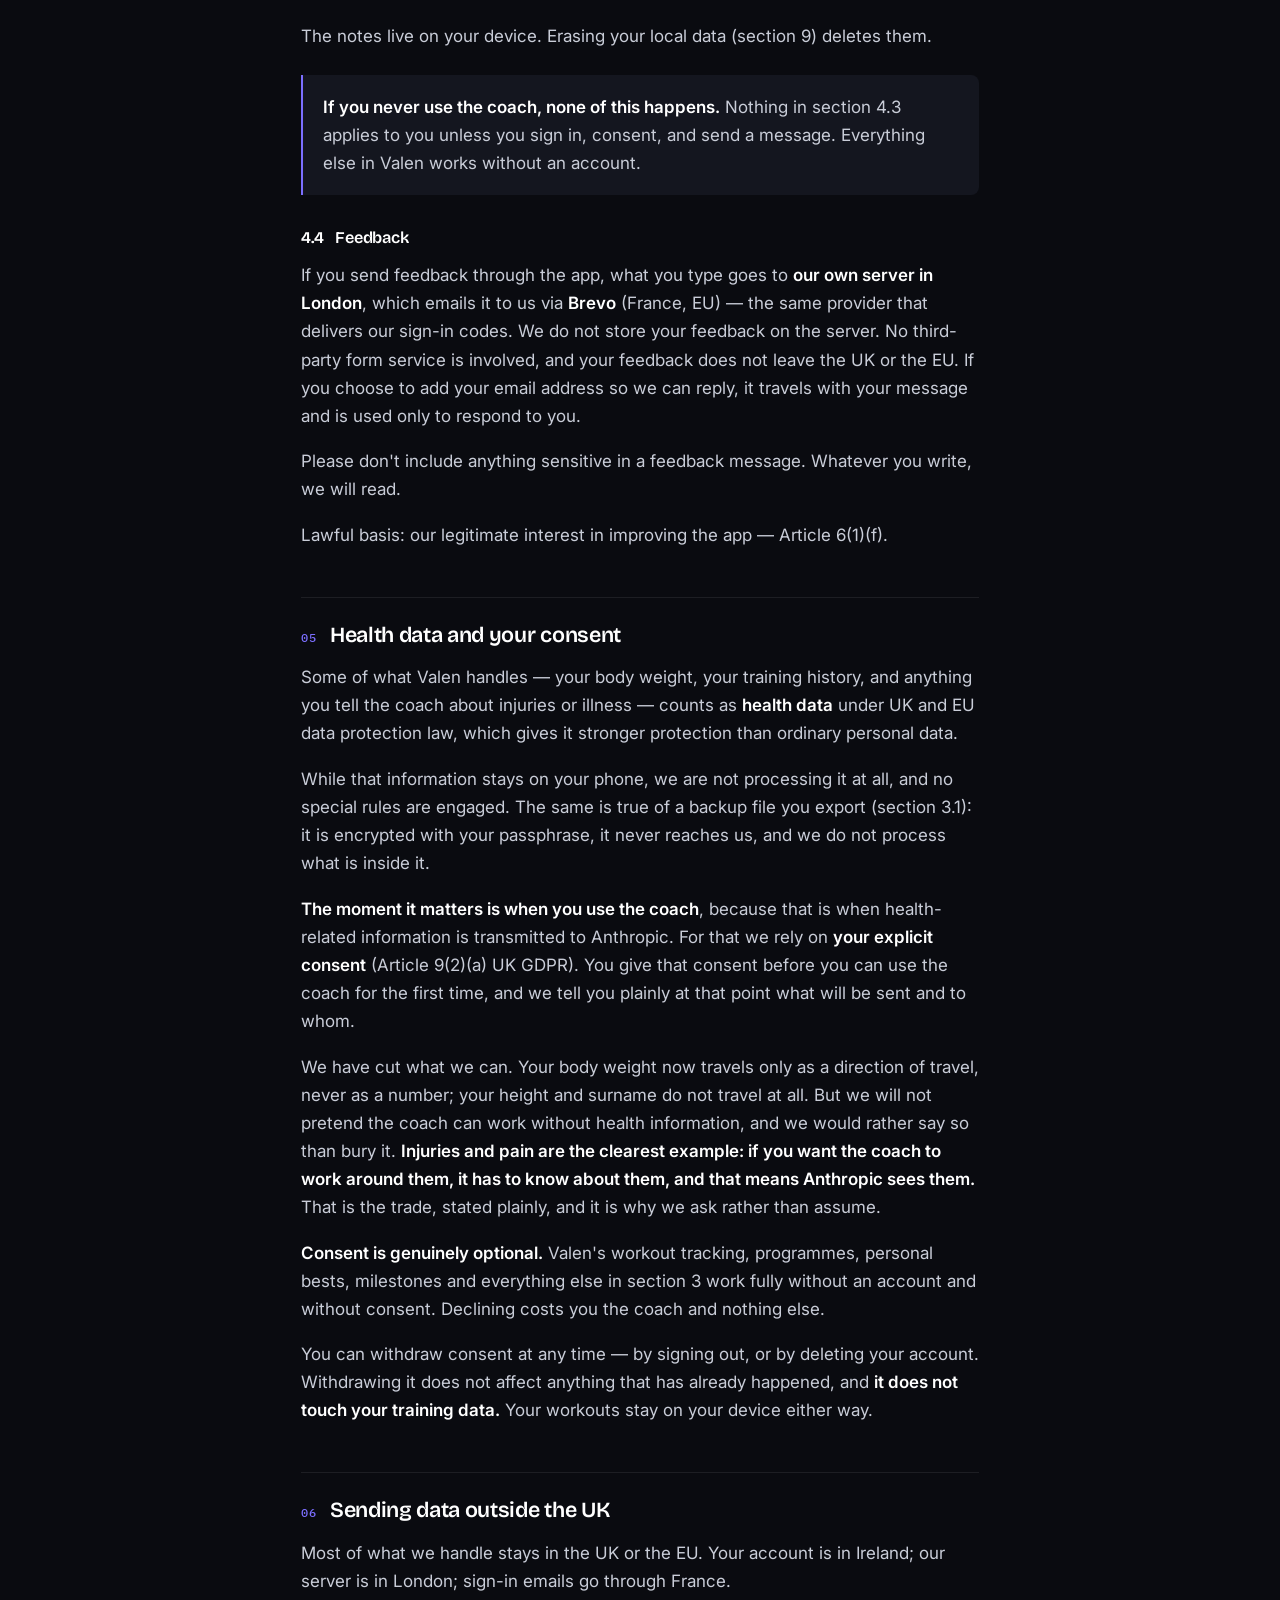
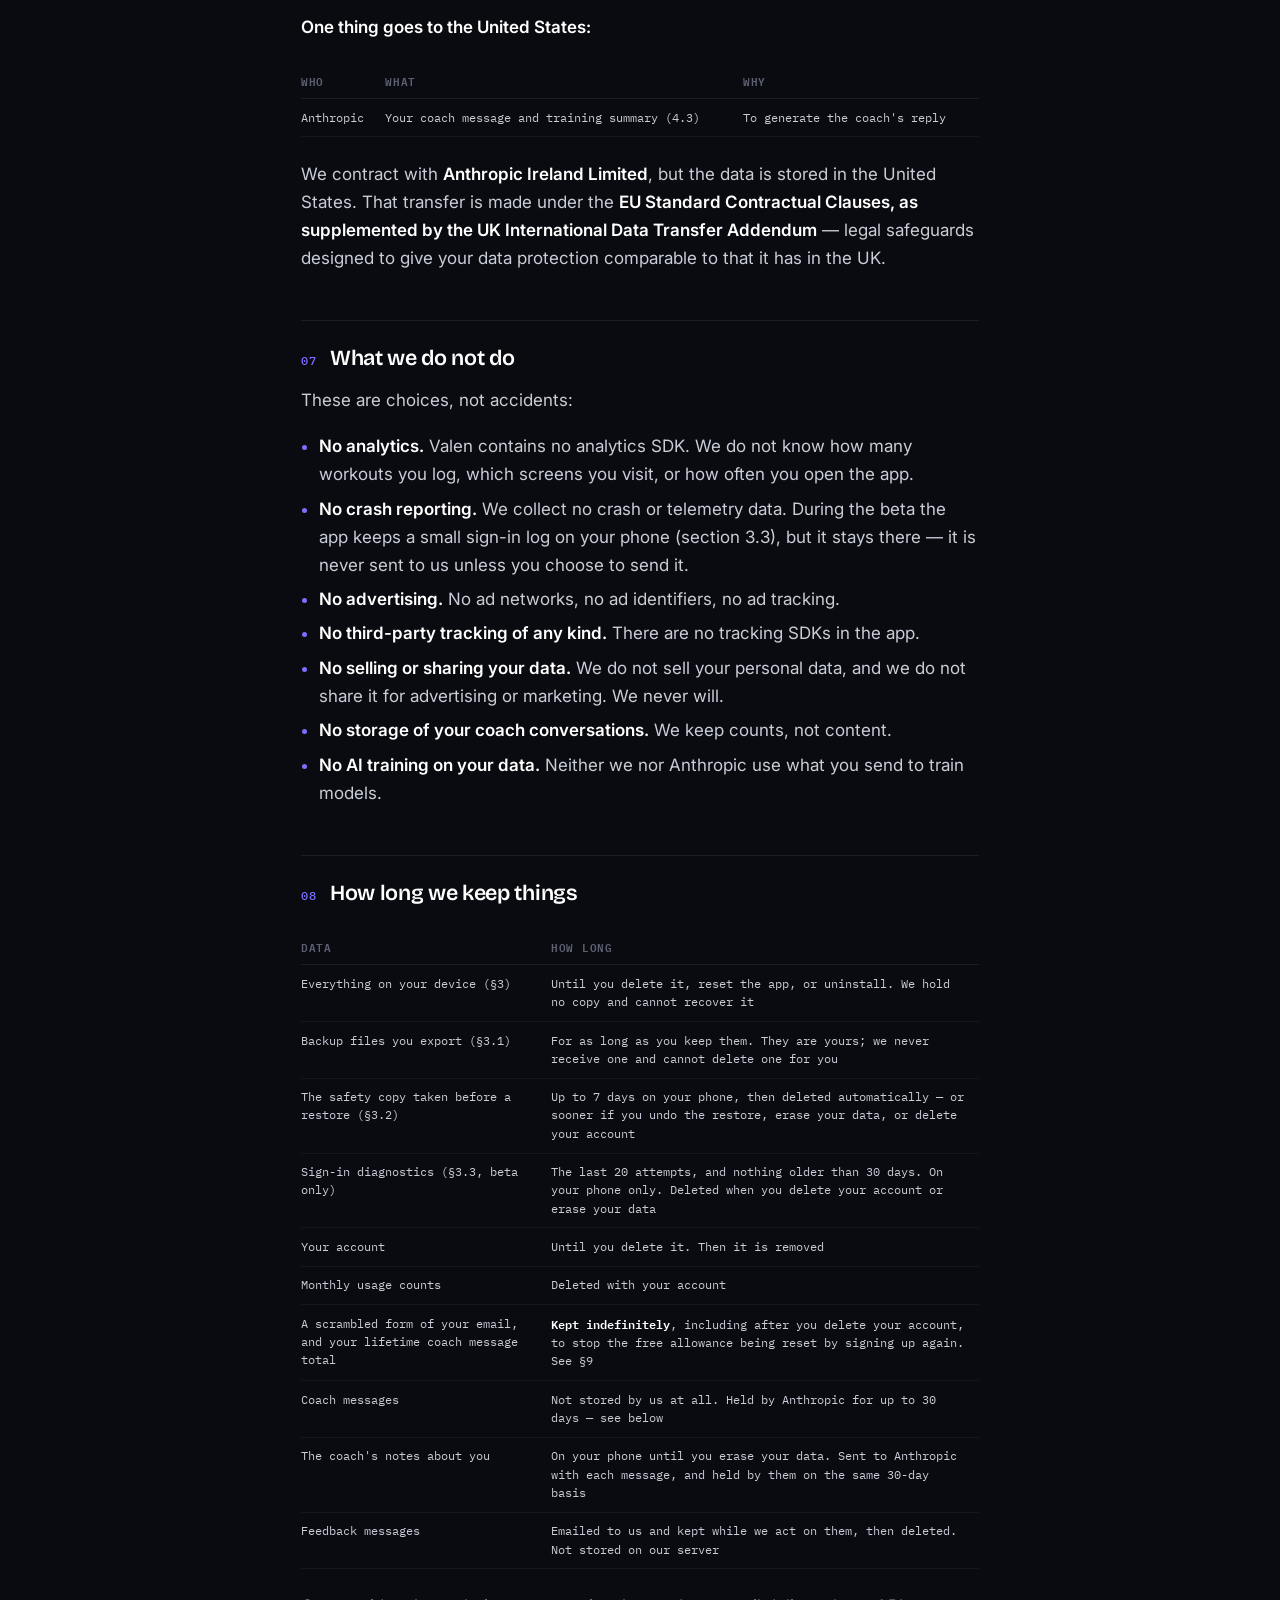
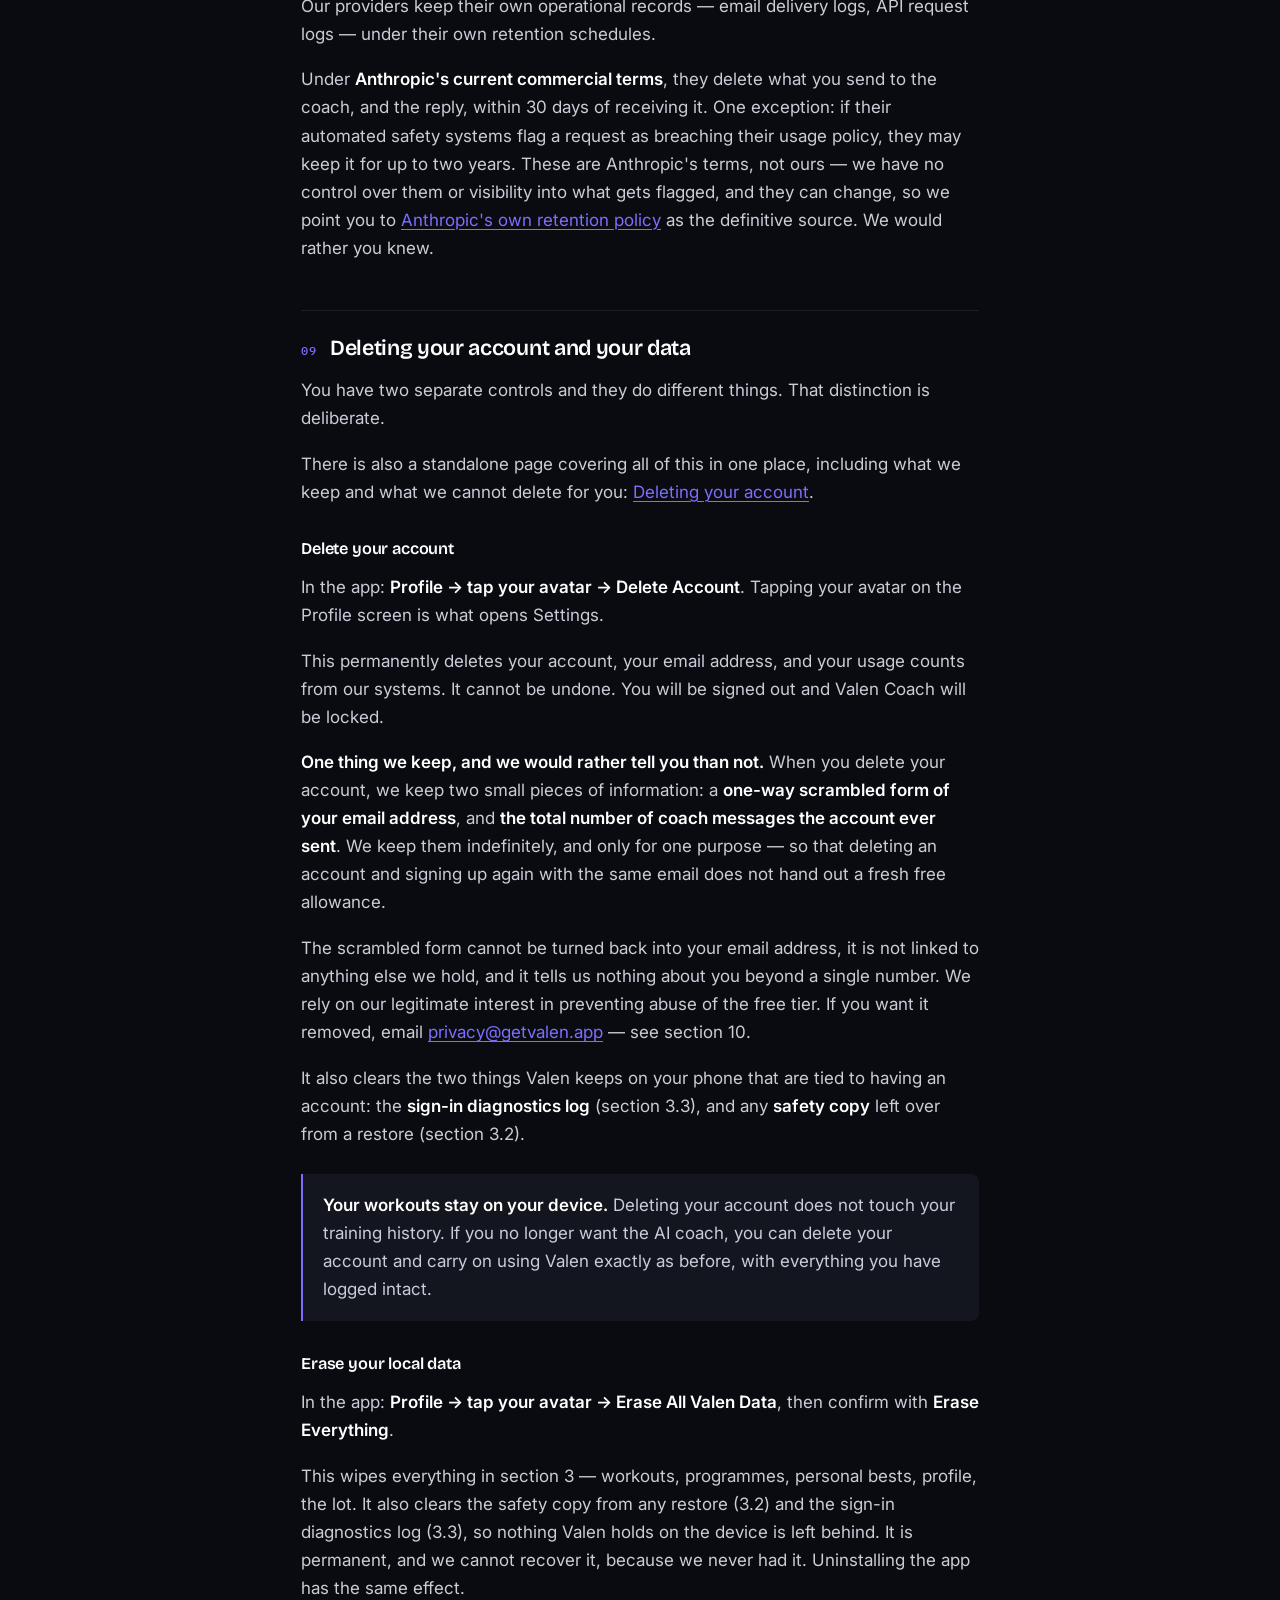
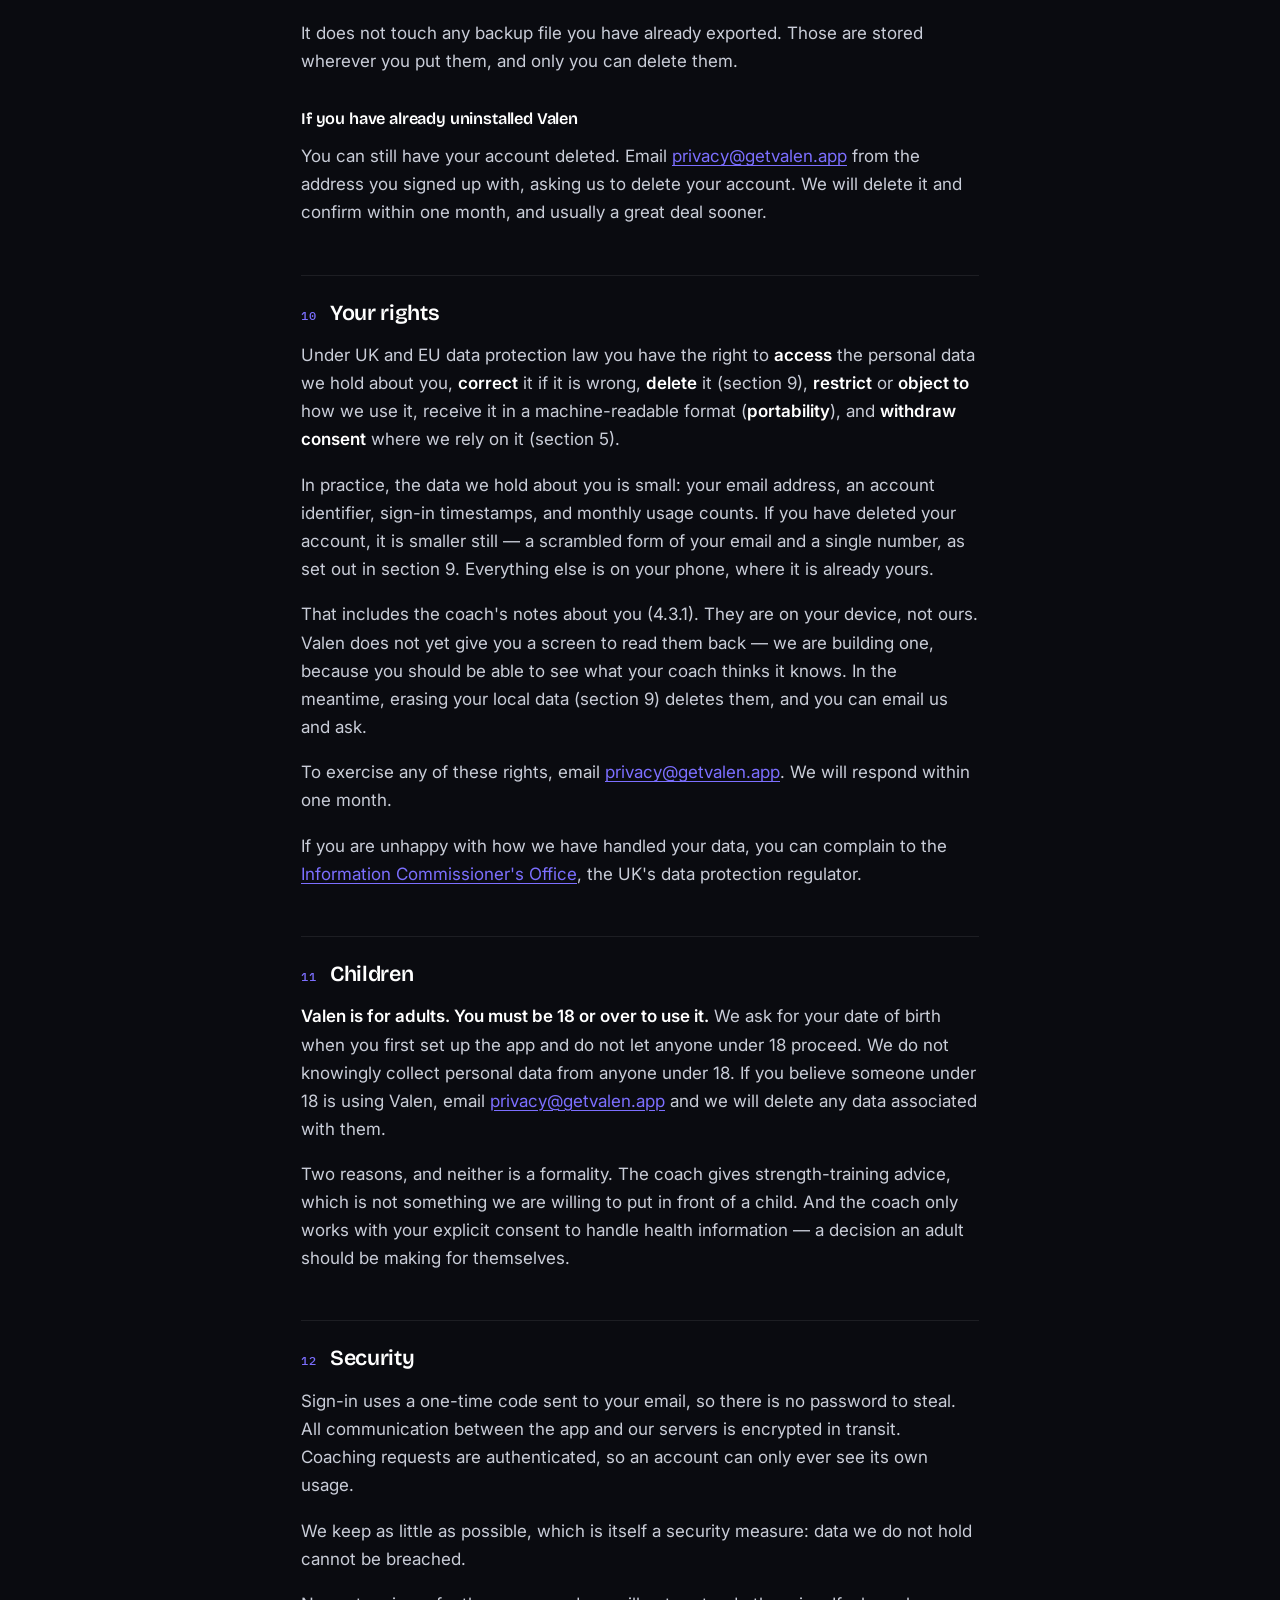
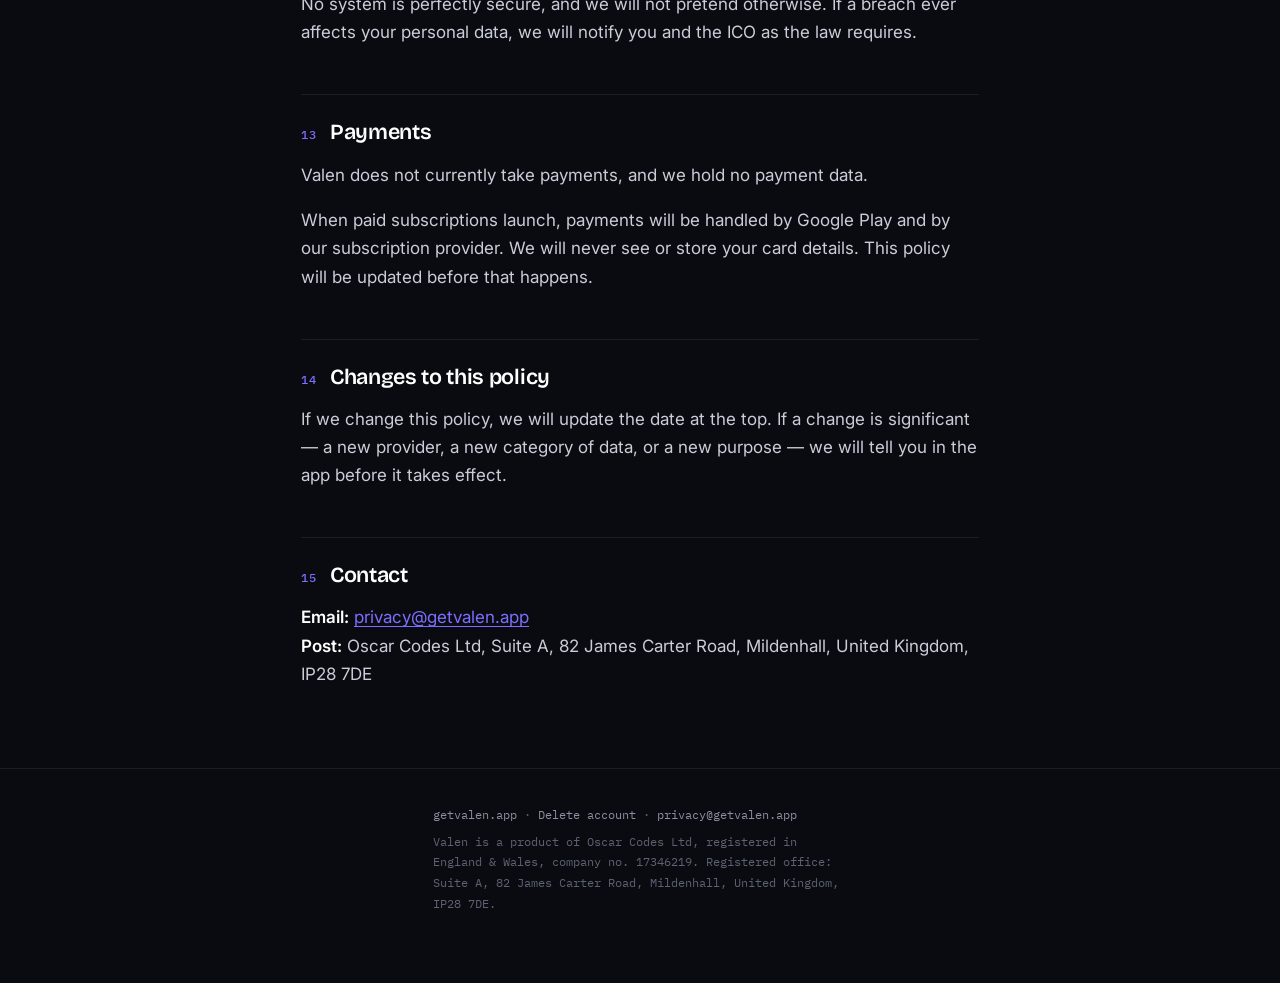
==== commit cbe2a378: "Link the account deletion page from the homepage and privacy policy delete-account.html shipped in 3" ====
--- a/privacy.html
+++ b/privacy.html
@@ -361,6 +361,8 @@
 
   <p>You have two separate controls and they do different things. That distinction is deliberate.</p>
 
+  <p>There is also a standalone page covering all of this in one place, including what we keep and what we cannot delete for you: <a href="/delete-account.html">Deleting your account</a>.</p>
+
   <h3>Delete your account</h3>
 
   <p>In the app: <strong>Profile → tap your avatar → Delete Account</strong>. Tapping your avatar on the Profile screen is what opens Settings.</p>
@@ -435,7 +437,7 @@
 
 <footer>
   <div class="wrap">
-    <p class="footer-links"><a href="/">getvalen.app</a> · <a href="mailto:privacy@getvalen.app">privacy@getvalen.app</a></p>
+    <p class="footer-links"><a href="/">getvalen.app</a> · <a href="/delete-account.html">Delete account</a> · <a href="mailto:privacy@getvalen.app">privacy@getvalen.app</a></p>
     <p class="footer-legal">Valen is a product of Oscar Codes Ltd, registered in England &amp; Wales, company no. 17346219. Registered office: Suite A, 82 James Carter Road, Mildenhall, United Kingdom, IP28 7DE.</p>
   </div>
 </footer>
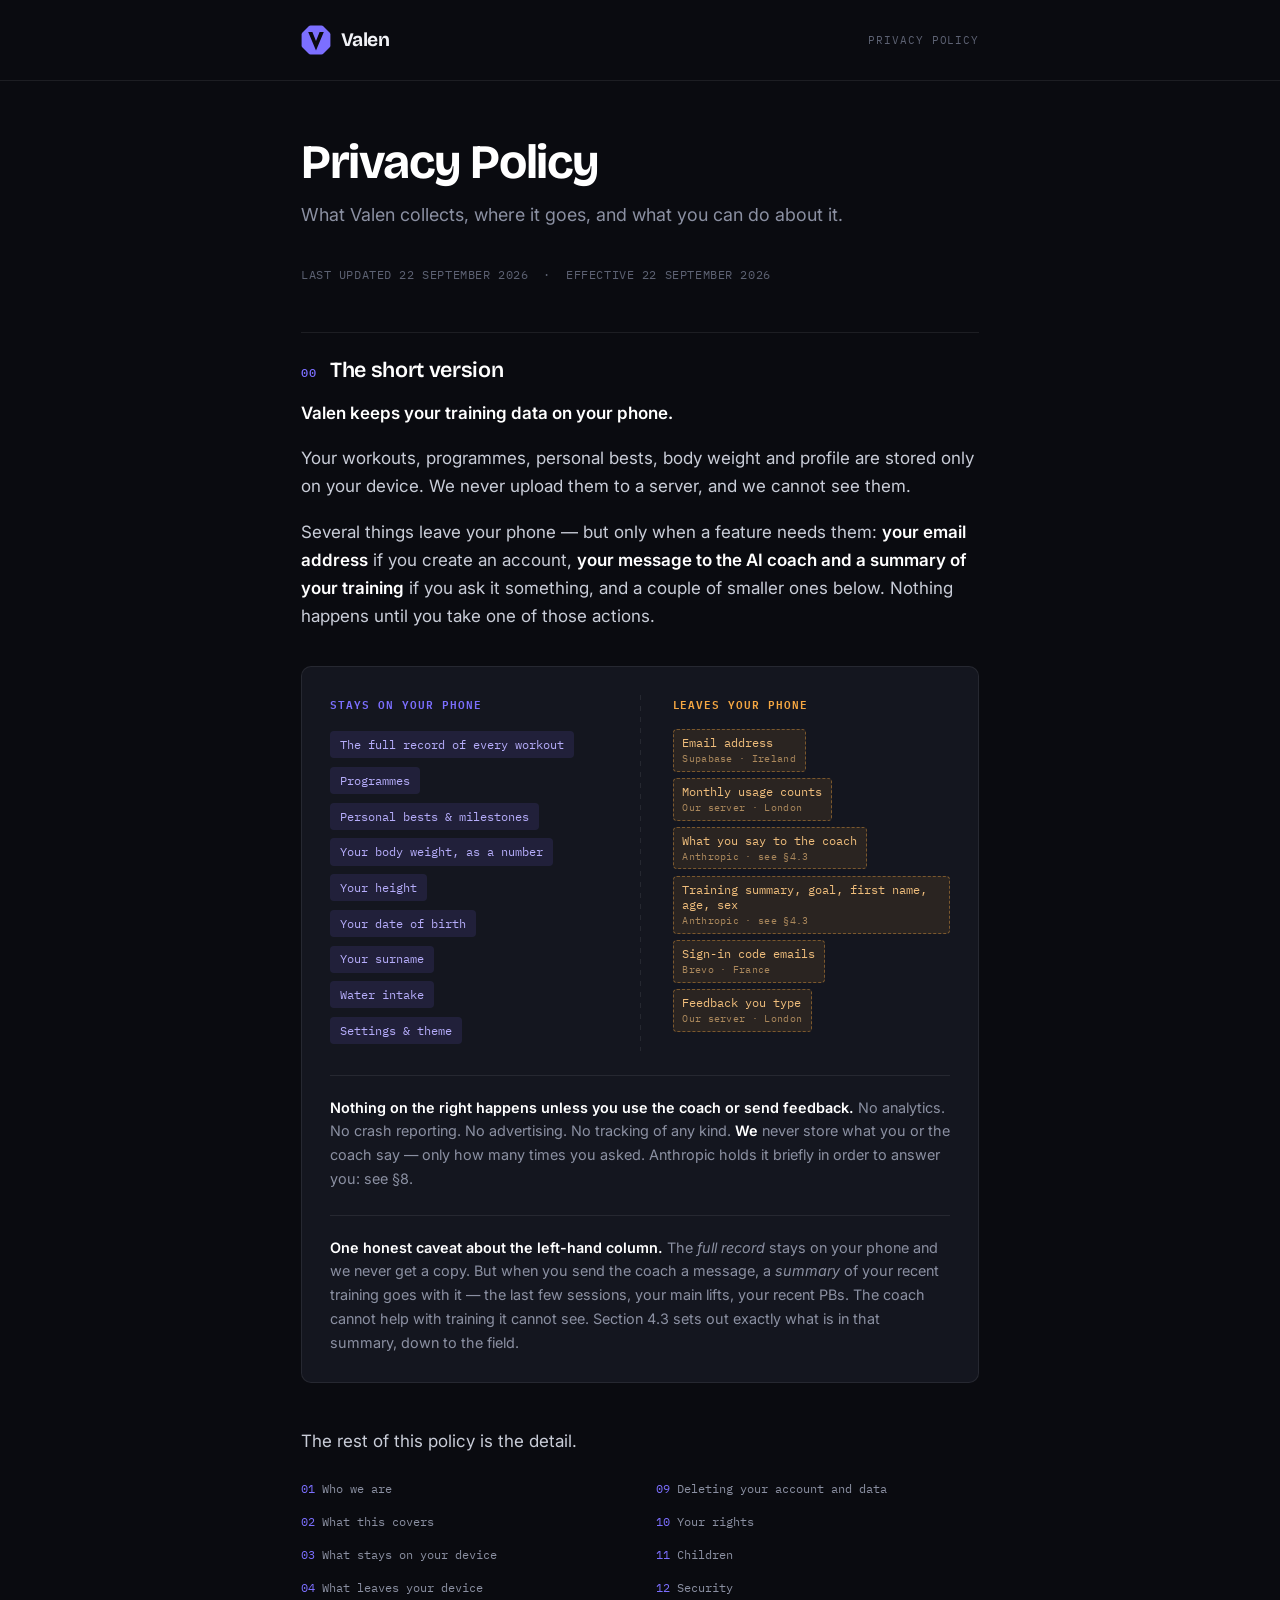
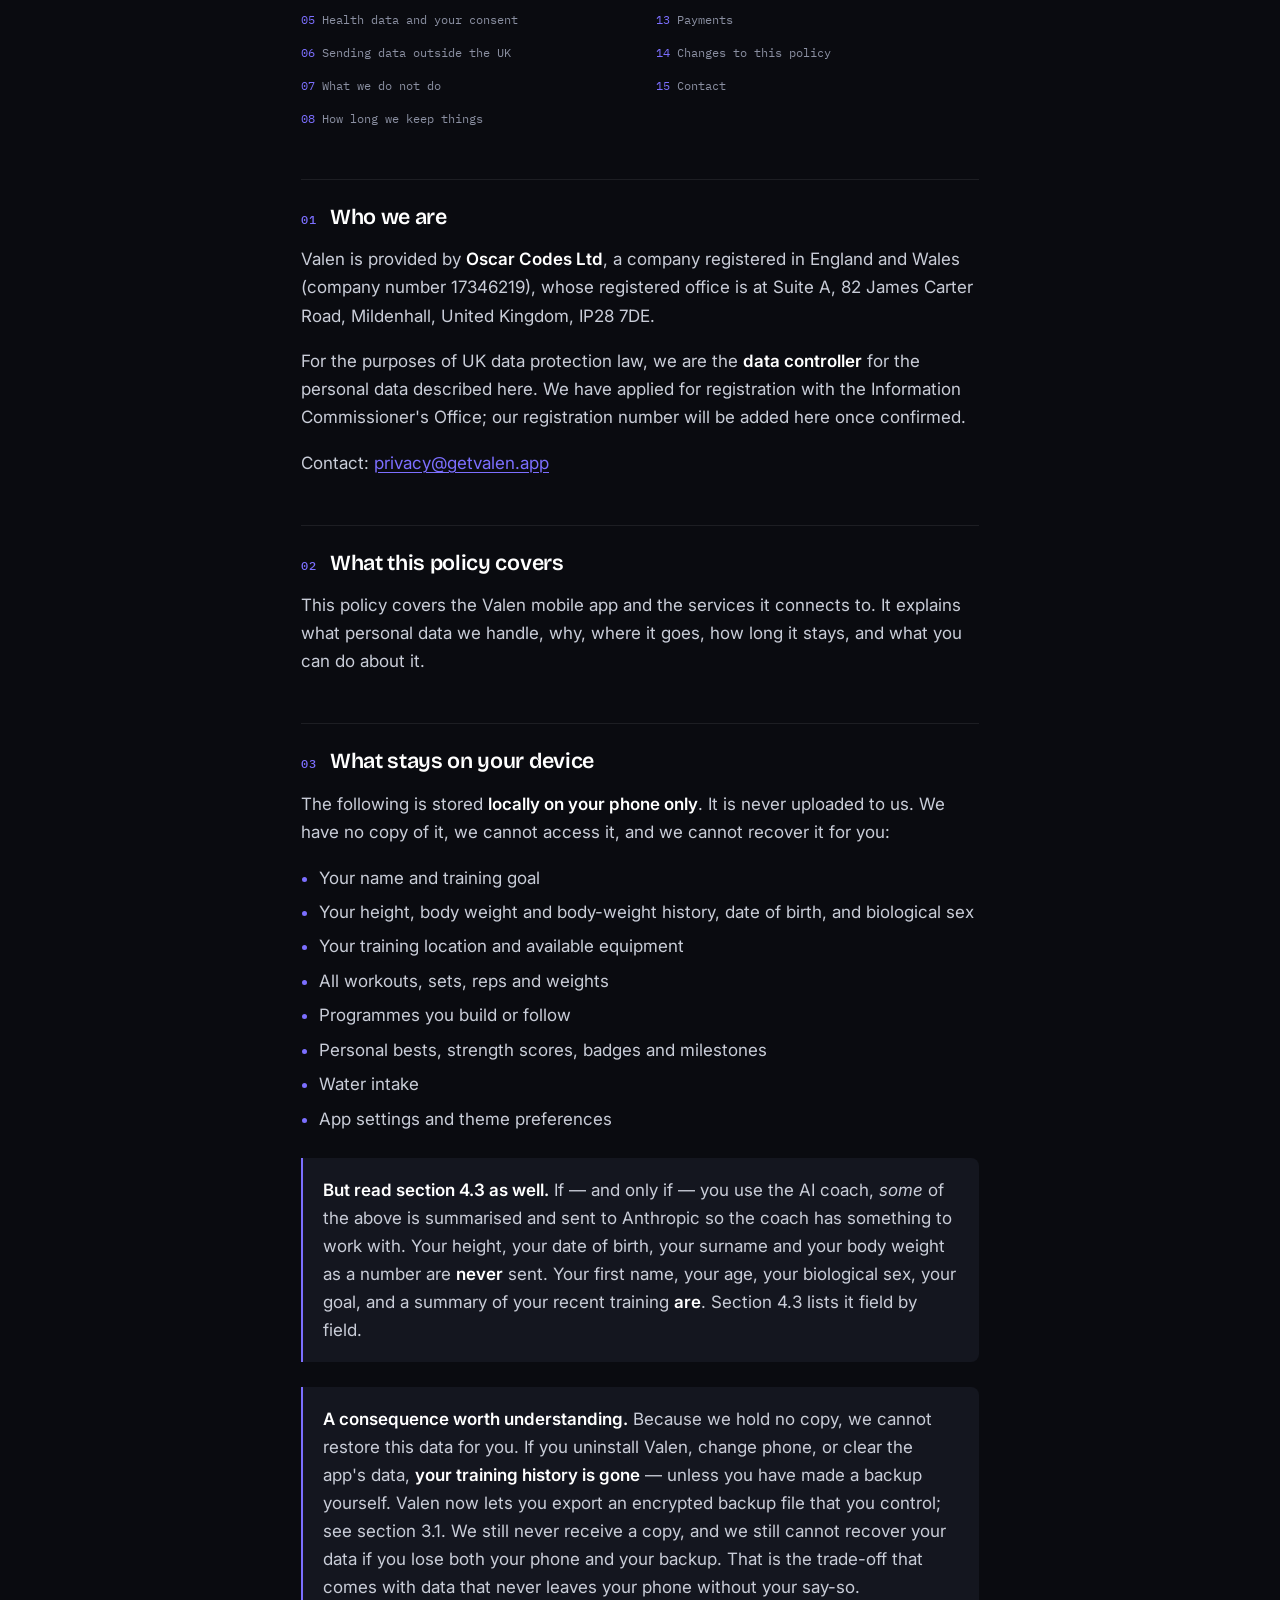
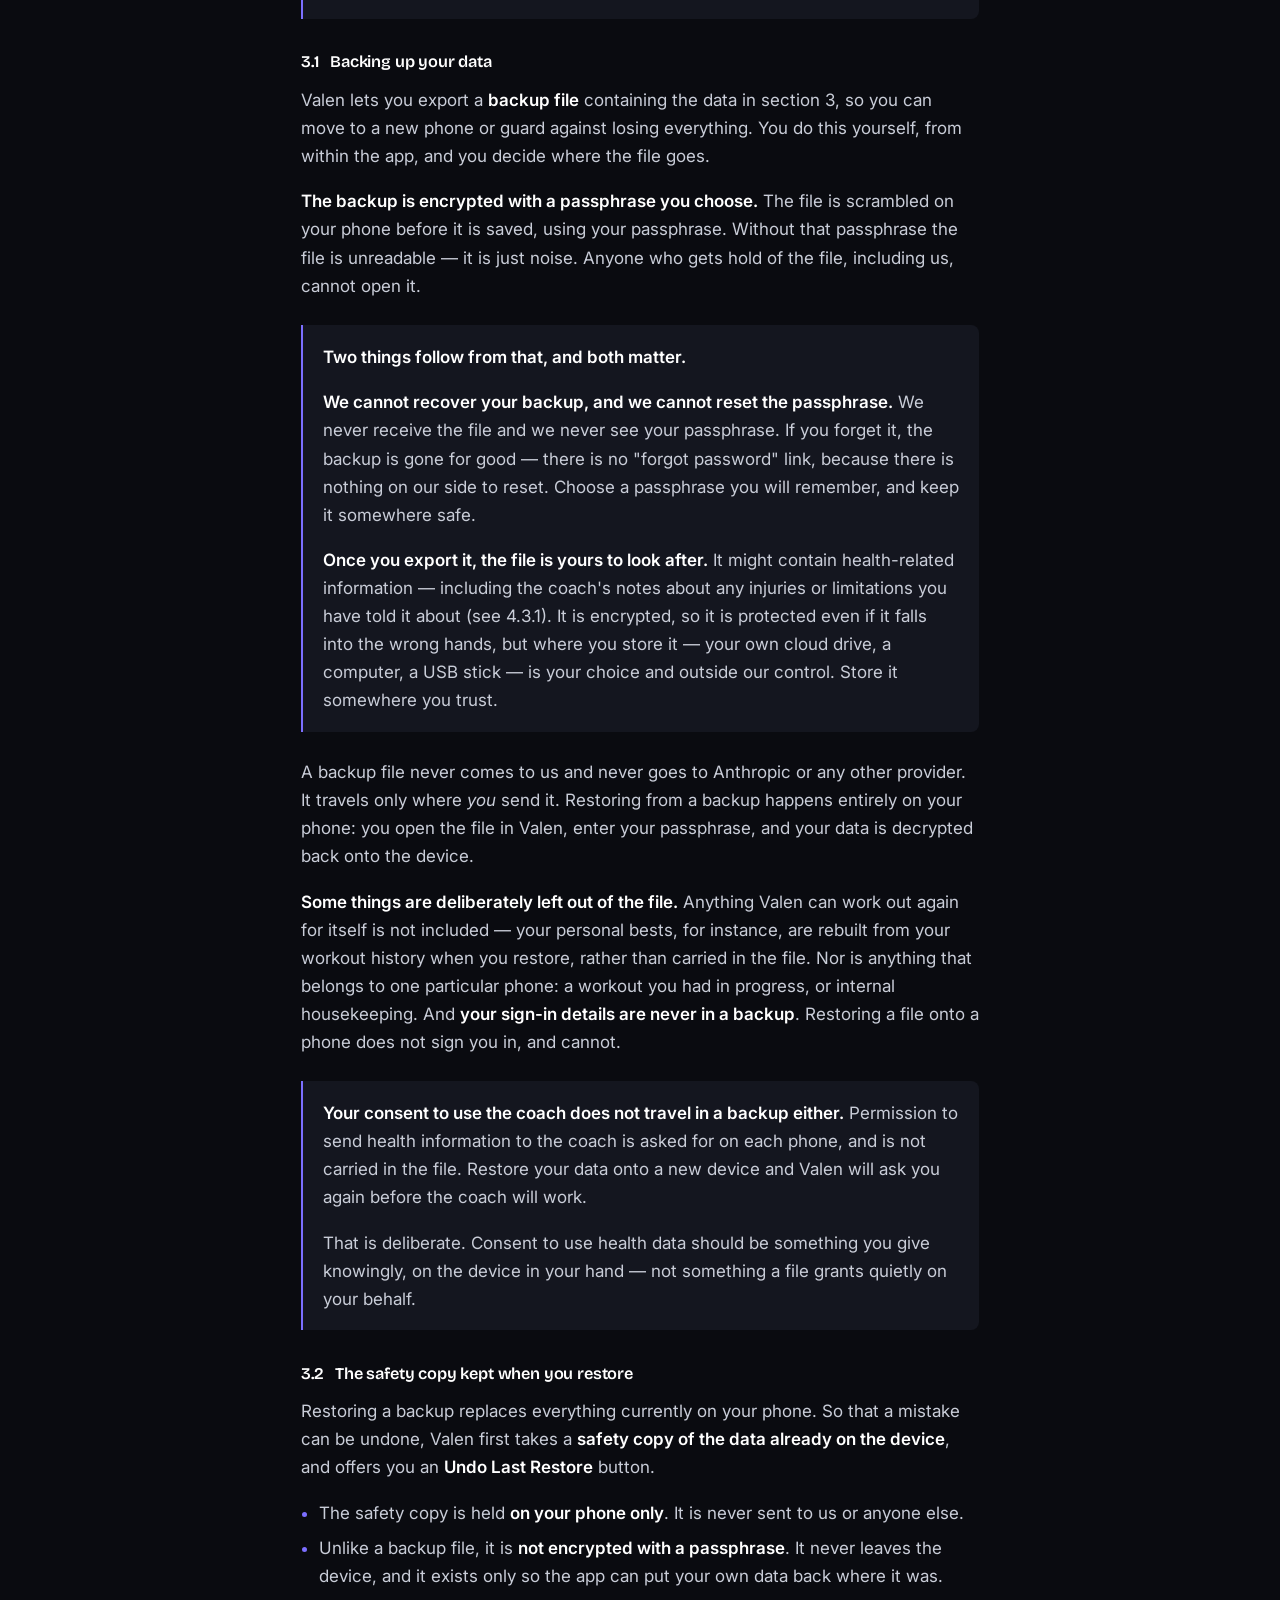
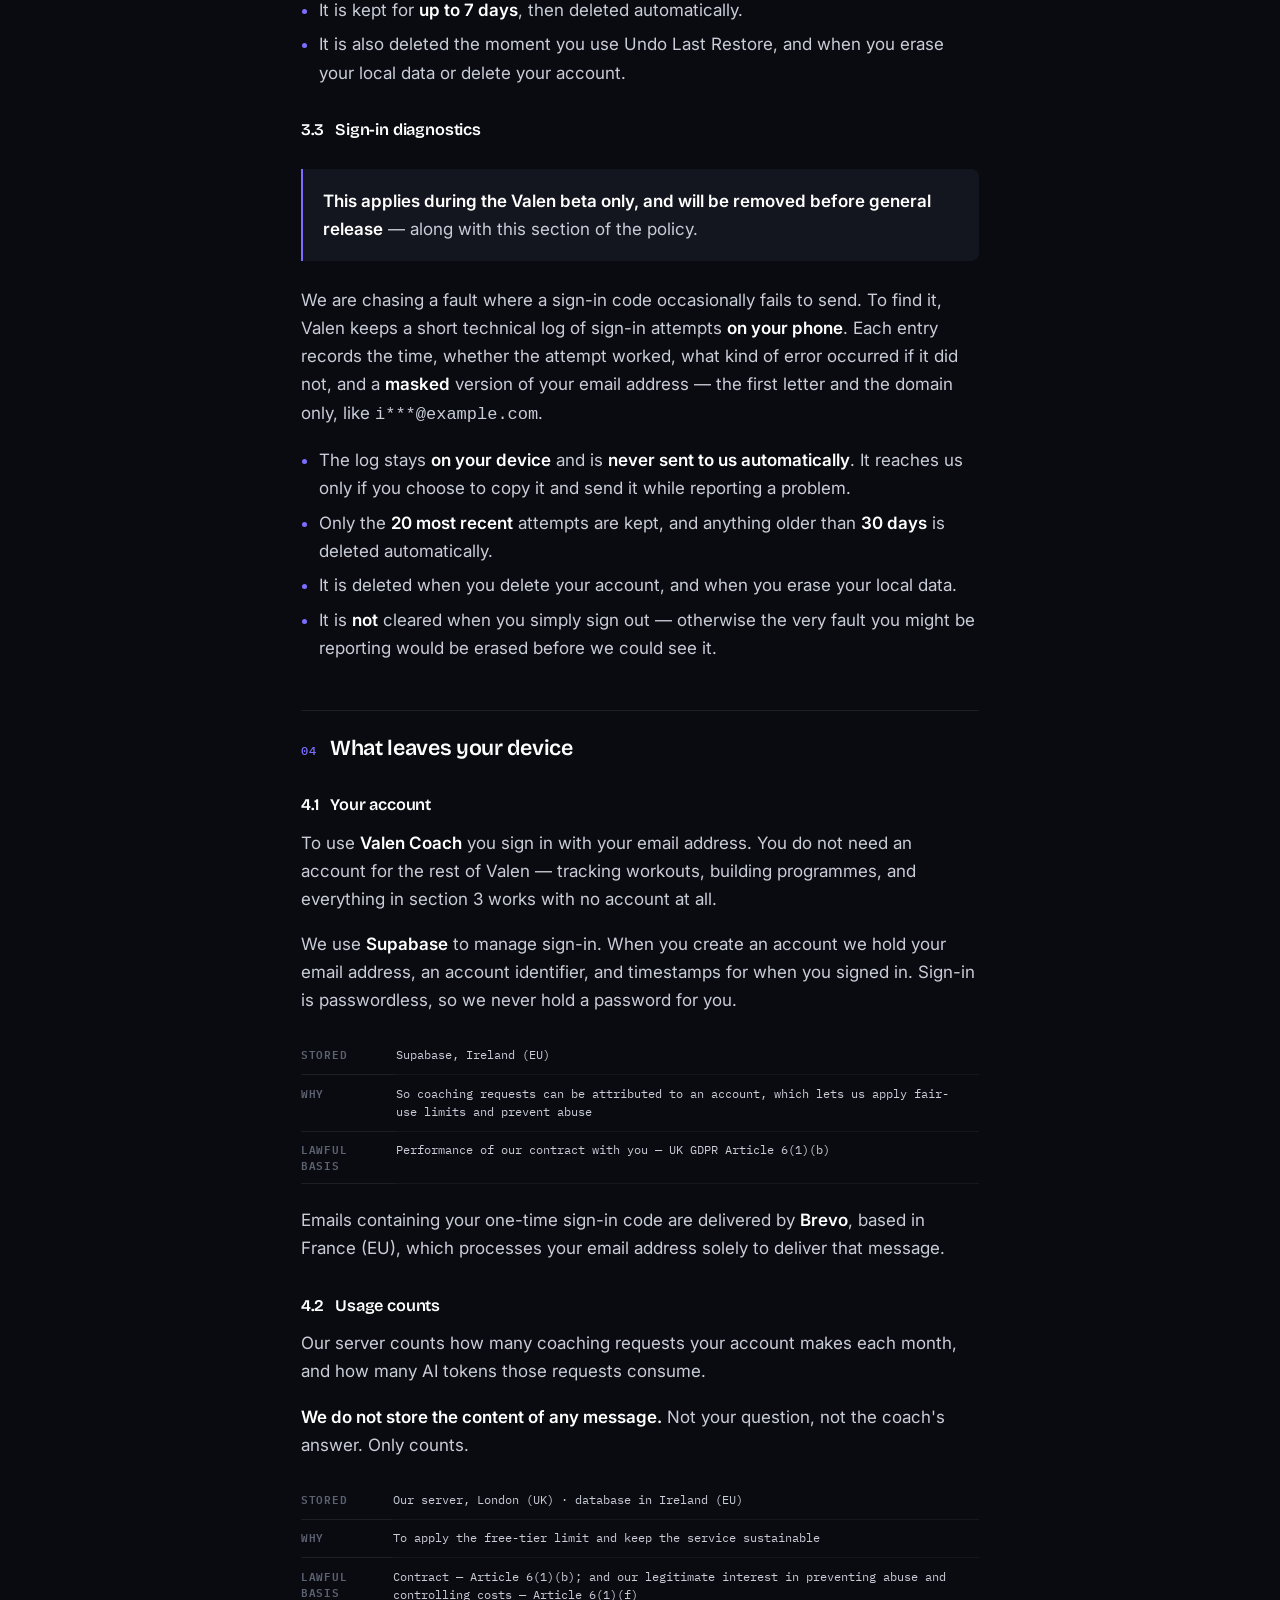
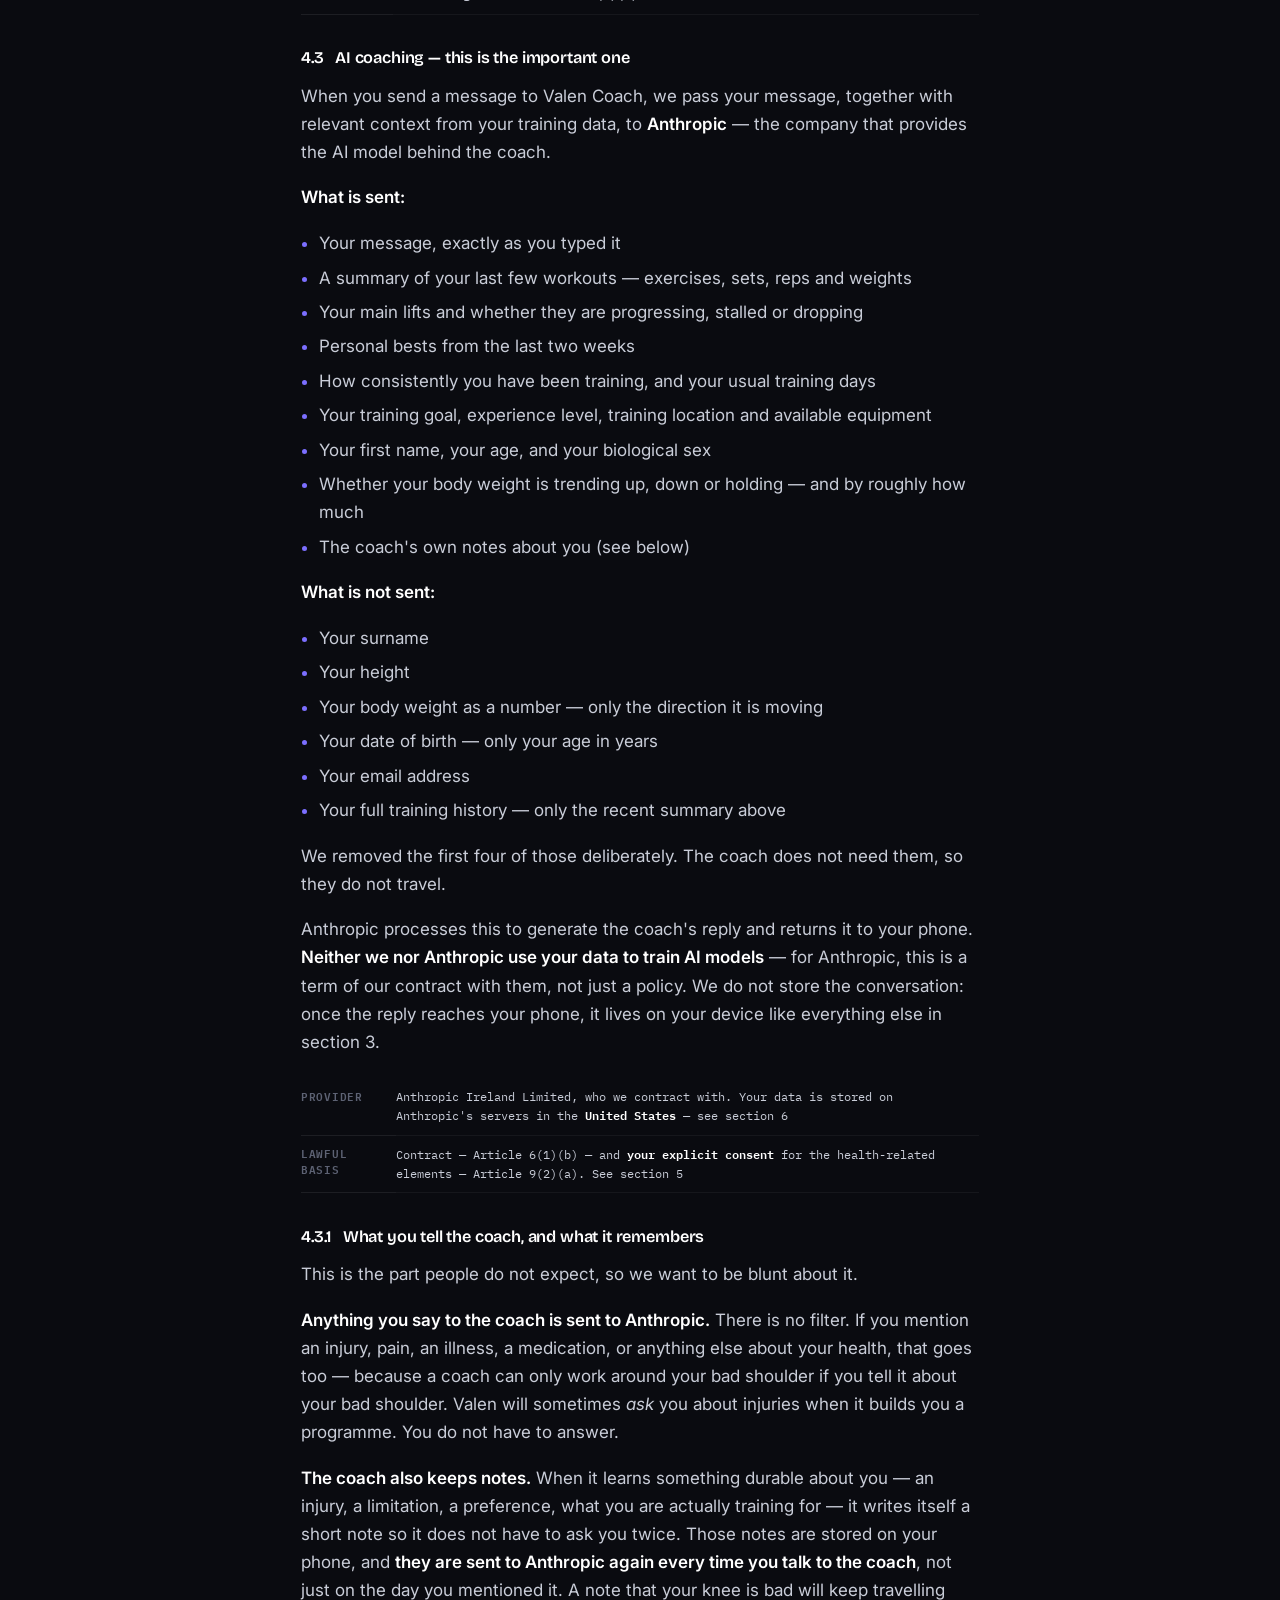
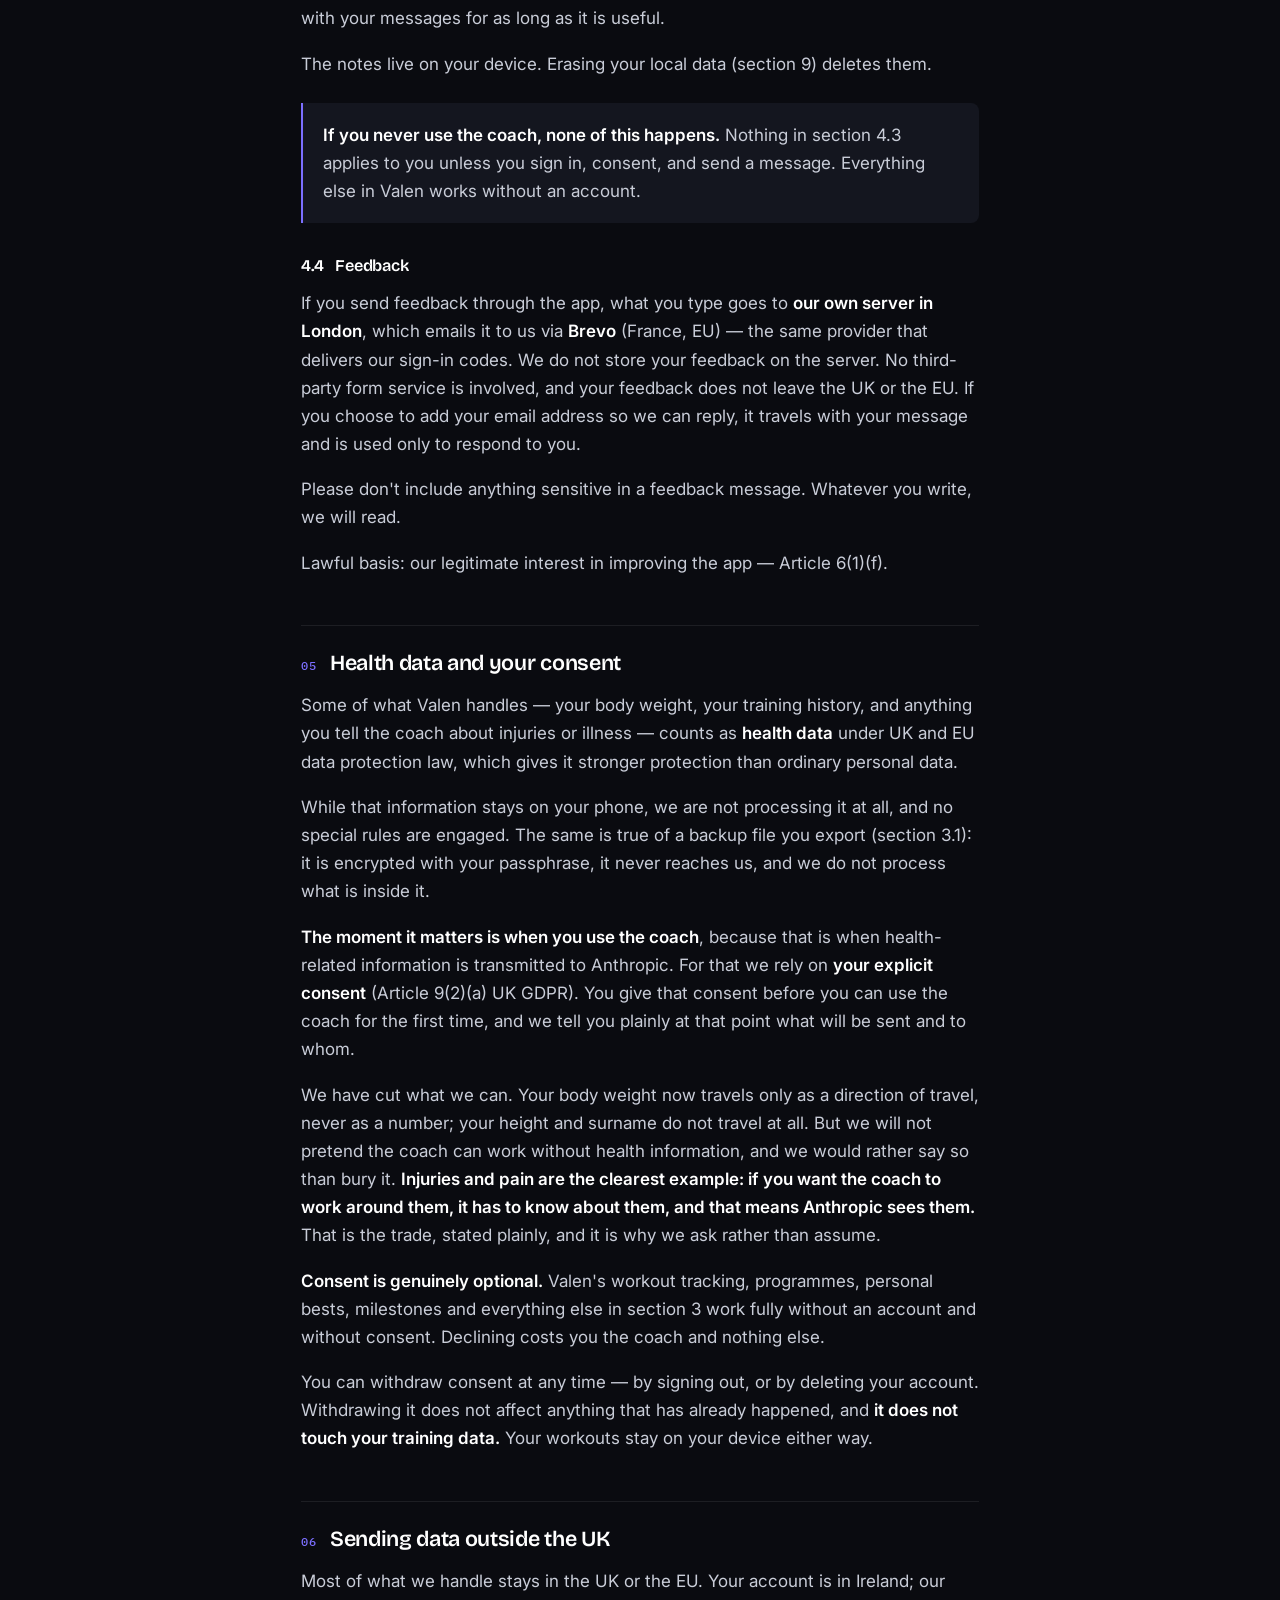
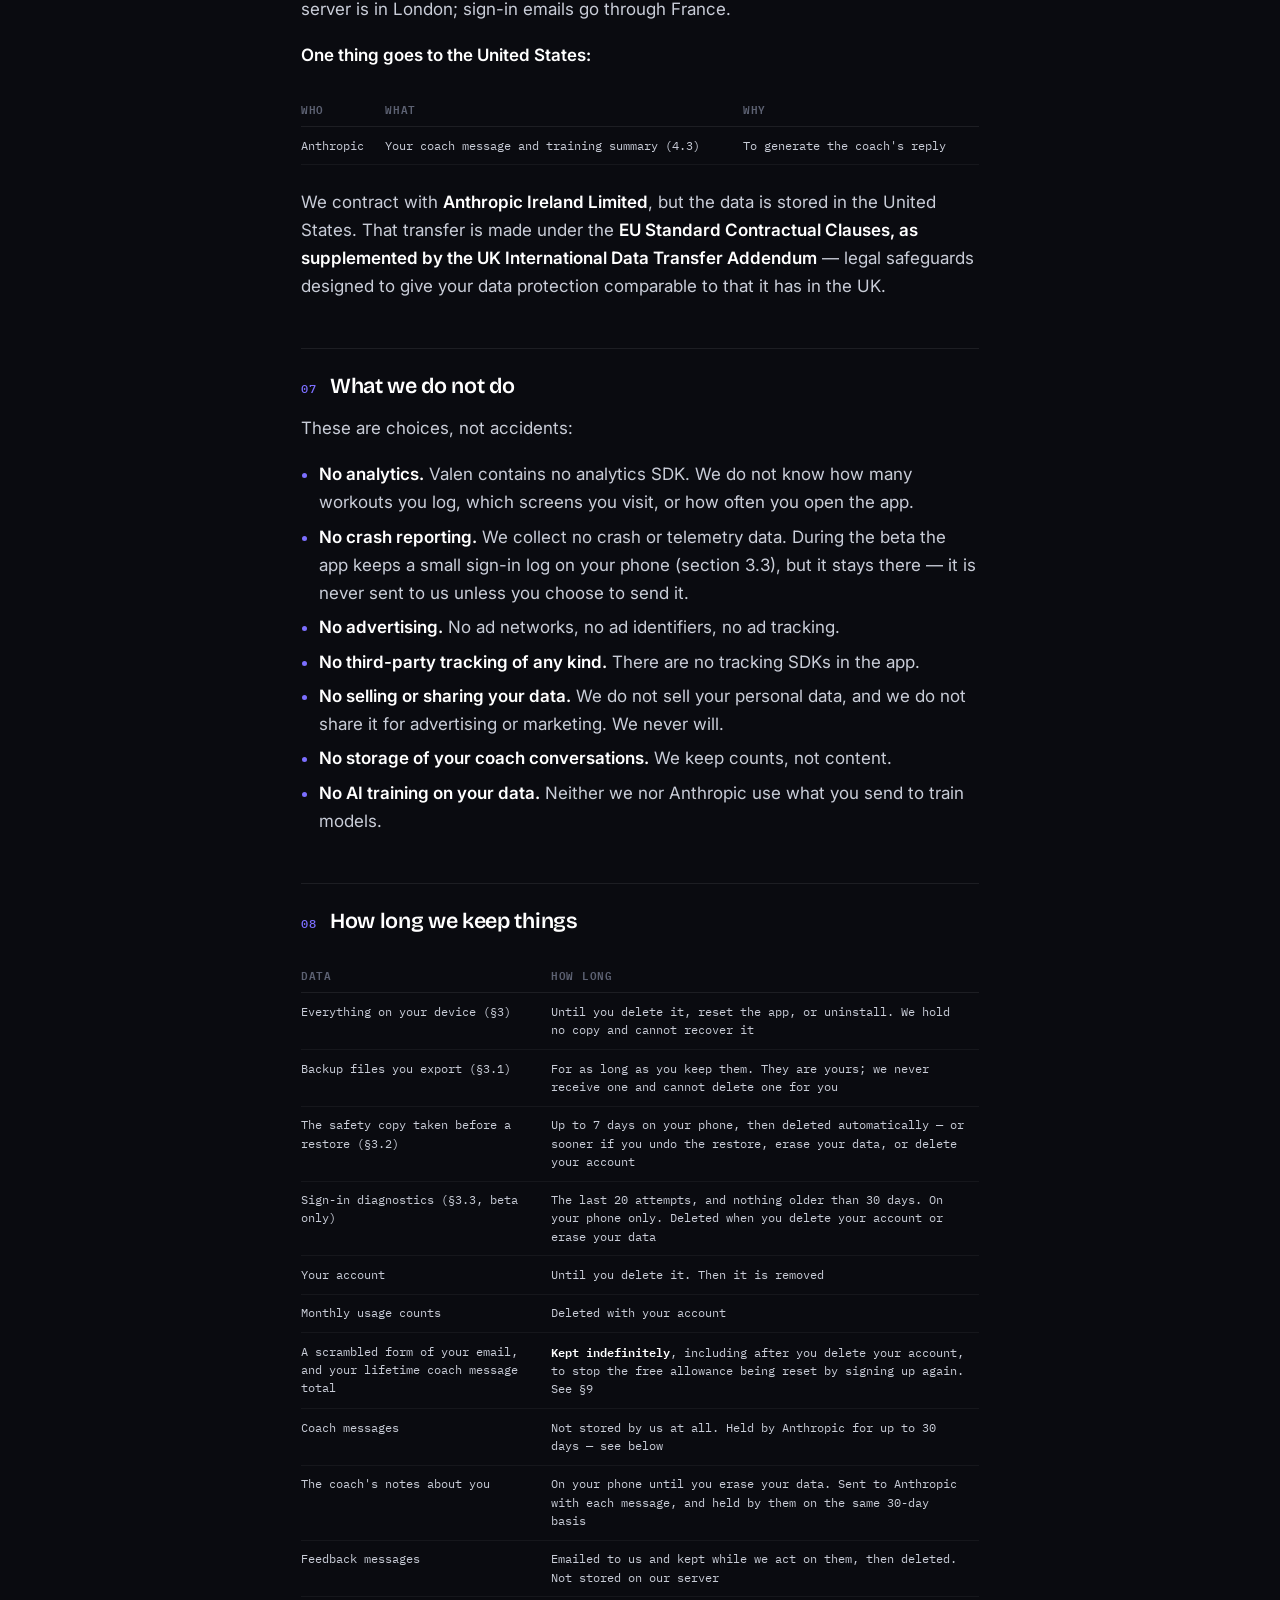
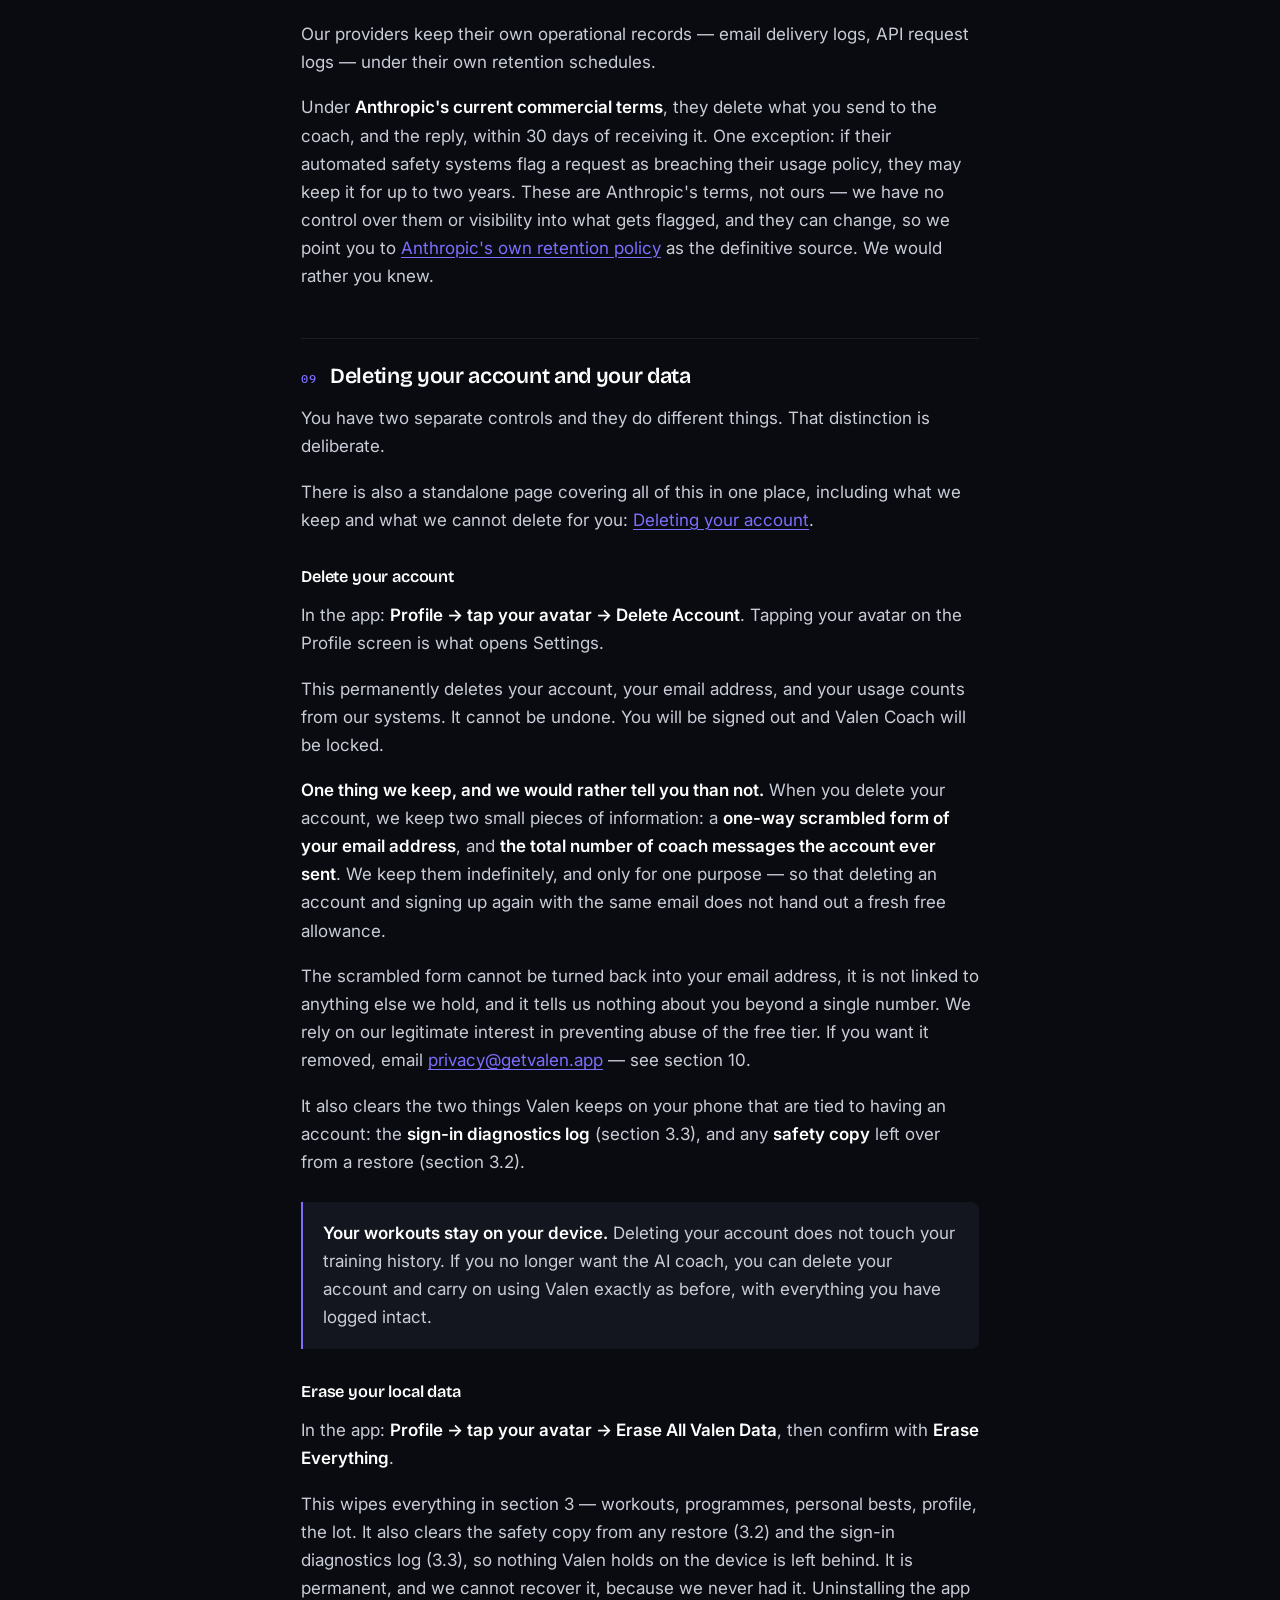
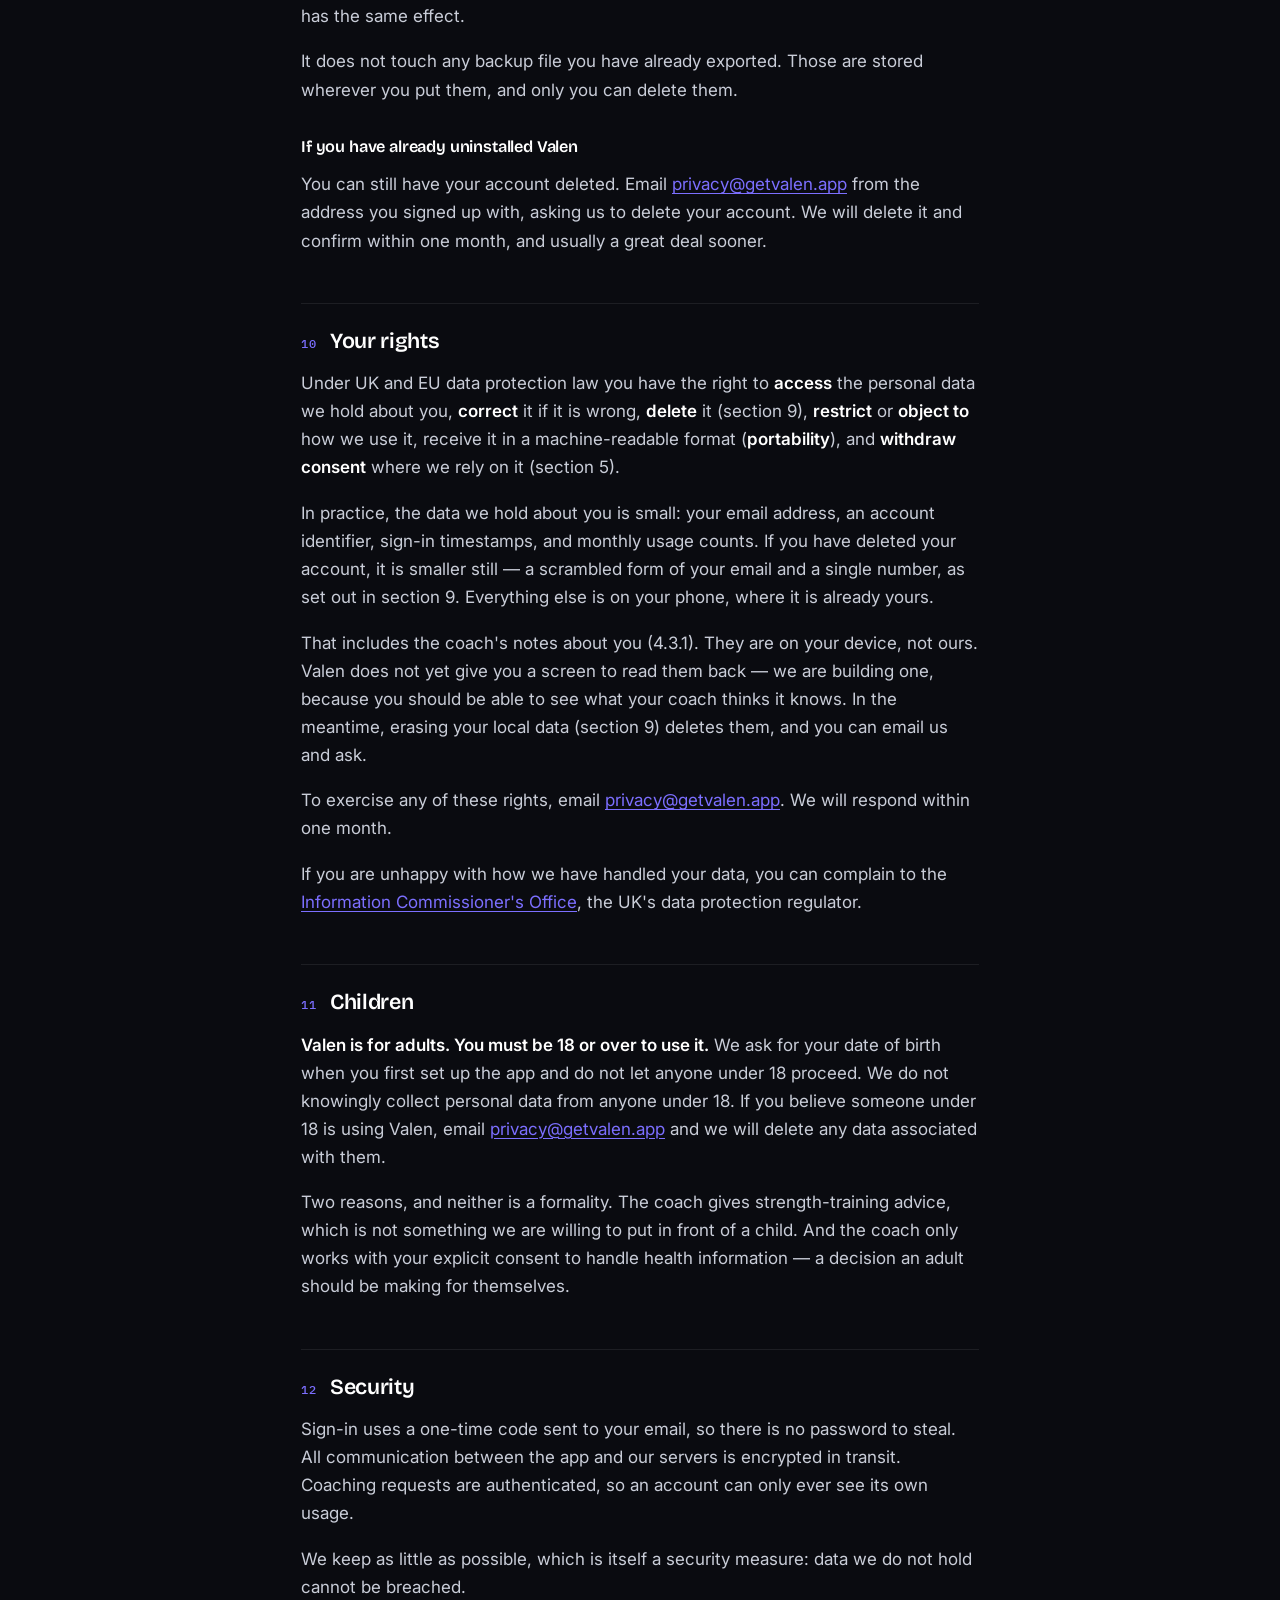
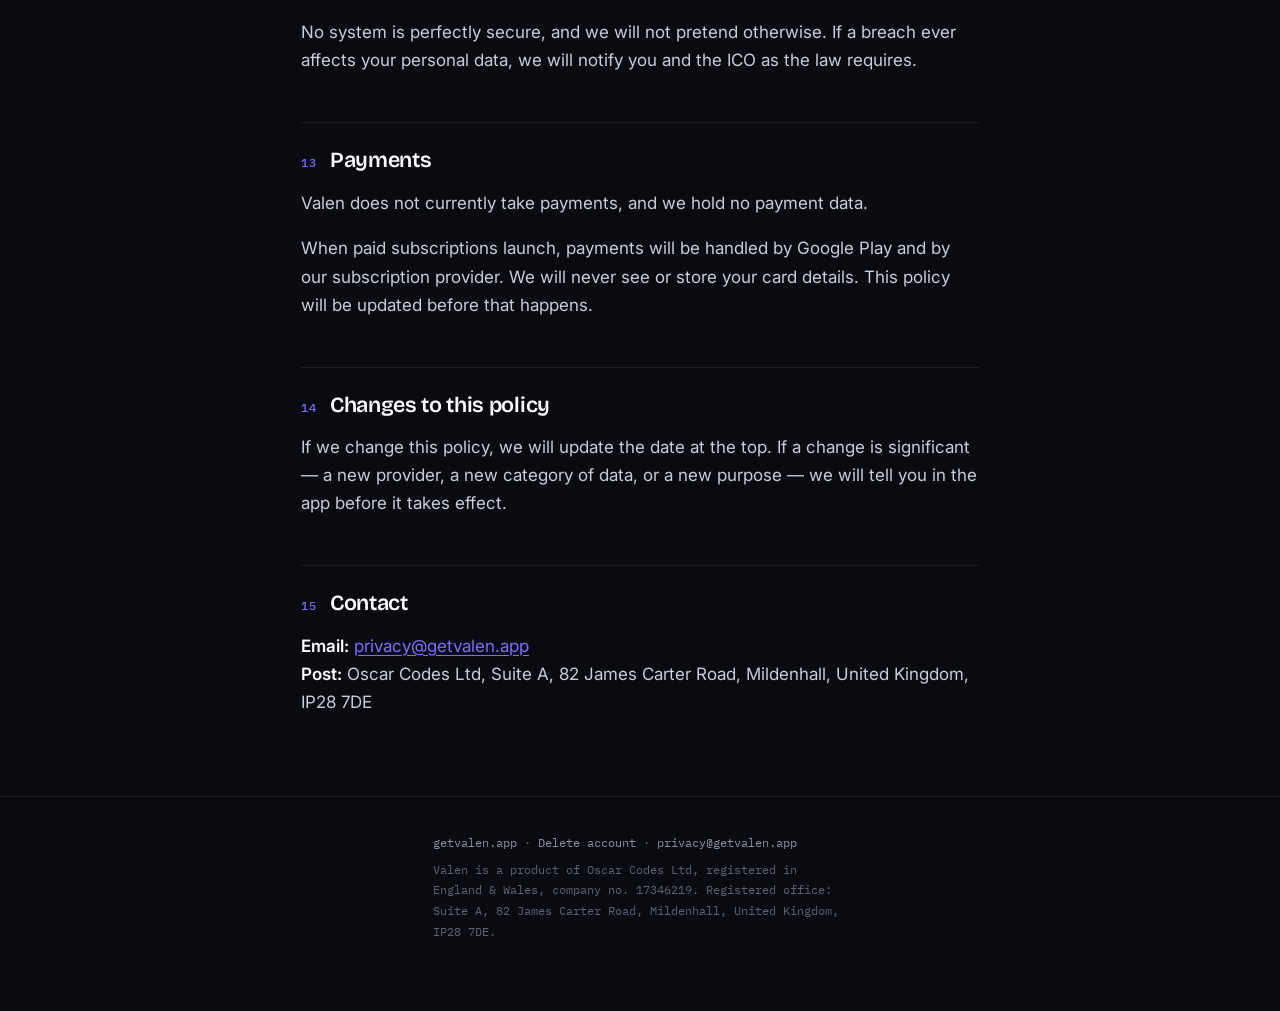
==== commit 8ae71afb: "Name the first name in privacy §00 and §3 summaries §4.3 already disclosed it field-by-field; the tw" ====
--- a/privacy.html
+++ b/privacy.html
@@ -67,7 +67,7 @@
           <span class="chip__where">Our server · London</span></span></li>
         <li><span class="chip chip--goes">What you say to the coach
           <span class="chip__where">Anthropic · see §4.3</span></span></li>
-        <li><span class="chip chip--goes">Training summary, goal, age, sex
+        <li><span class="chip chip--goes">Training summary, goal, first name, age, sex
           <span class="chip__where">Anthropic · see §4.3</span></span></li>
         <li><span class="chip chip--goes">Sign-in code emails
           <span class="chip__where">Brevo · France</span></span></li>
@@ -140,7 +140,7 @@
   </ul>
 
   <div class="callout">
-    <p><strong>But read section 4.3 as well.</strong> If — and only if — you use the AI coach, <em>some</em> of the above is summarised and sent to Anthropic so the coach has something to work with. Your height, your date of birth, your surname and your body weight as a number are <strong>never</strong> sent. Your age, your biological sex, your goal, and a summary of your recent training <strong>are</strong>. Section 4.3 lists it field by field.</p>
+    <p><strong>But read section 4.3 as well.</strong> If — and only if — you use the AI coach, <em>some</em> of the above is summarised and sent to Anthropic so the coach has something to work with. Your height, your date of birth, your surname and your body weight as a number are <strong>never</strong> sent. Your first name, your age, your biological sex, your goal, and a summary of your recent training <strong>are</strong>. Section 4.3 lists it field by field.</p>
   </div>
 
   <div class="callout">
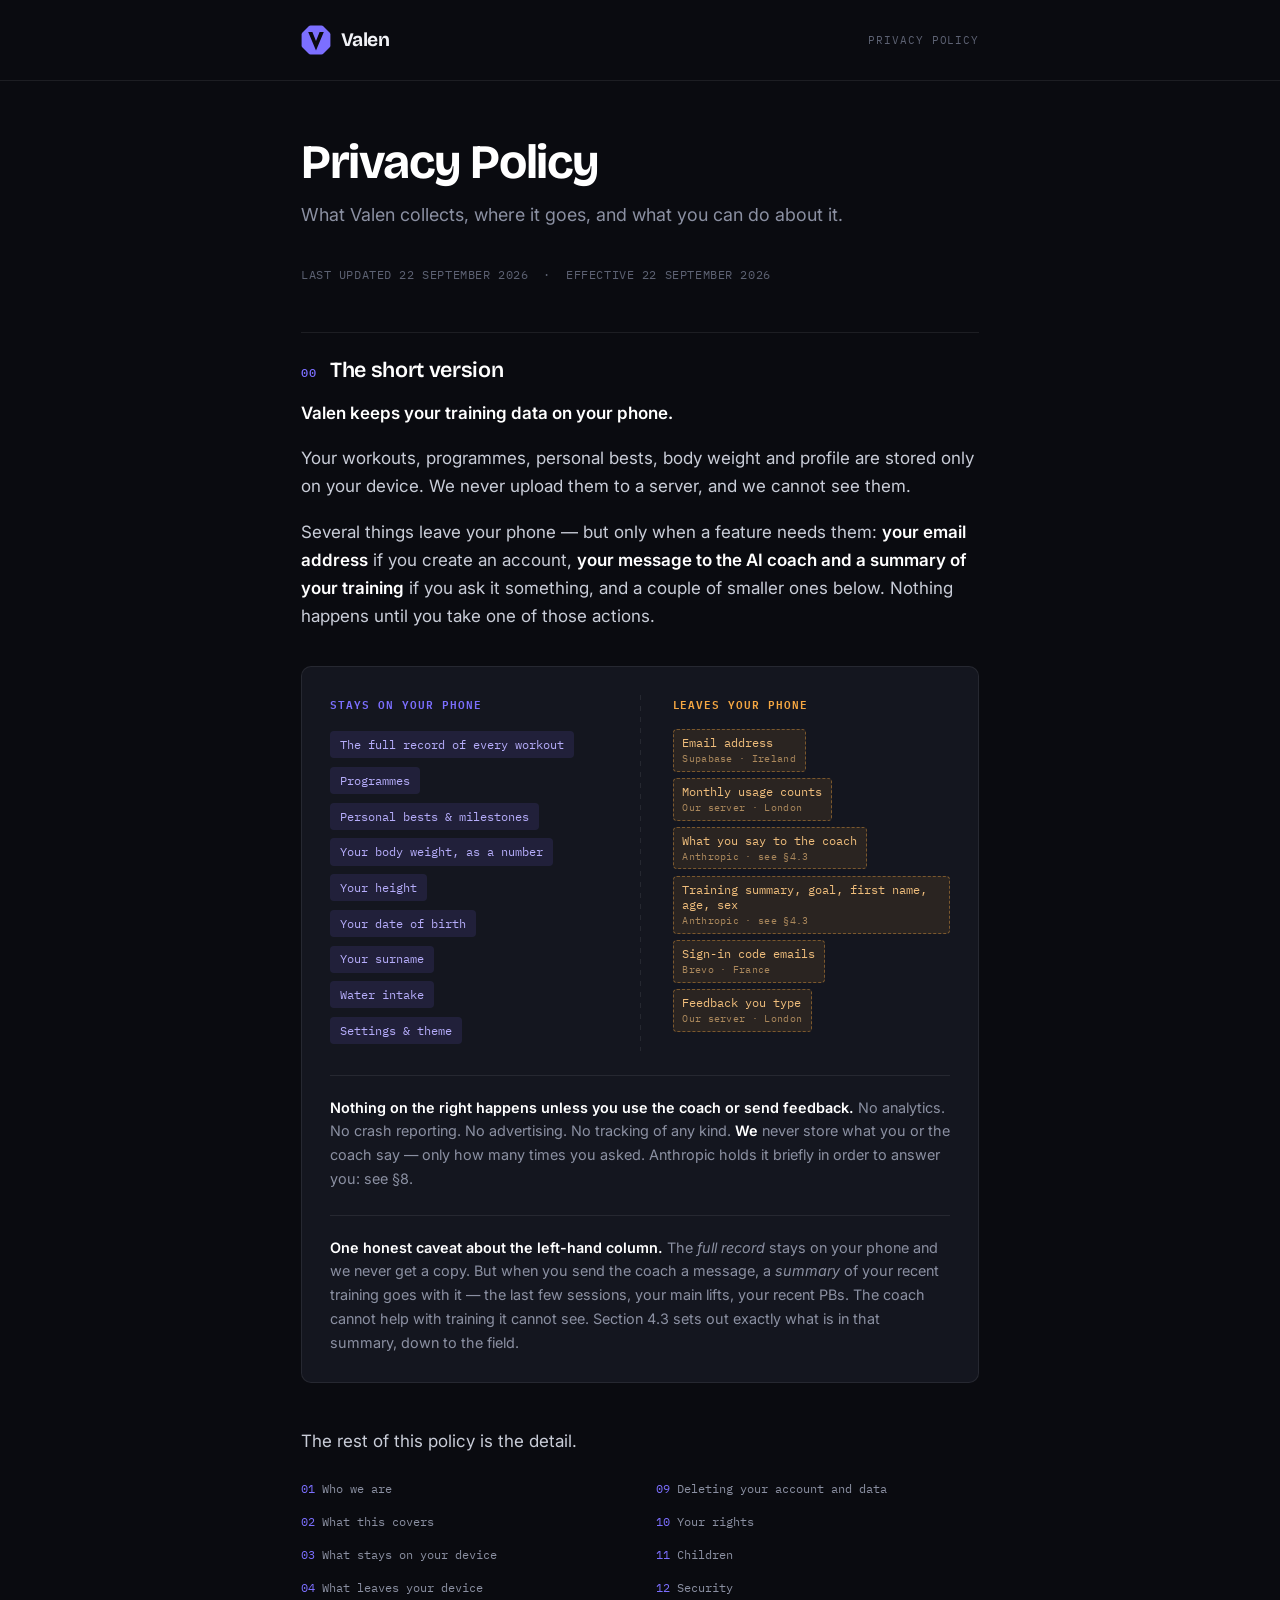
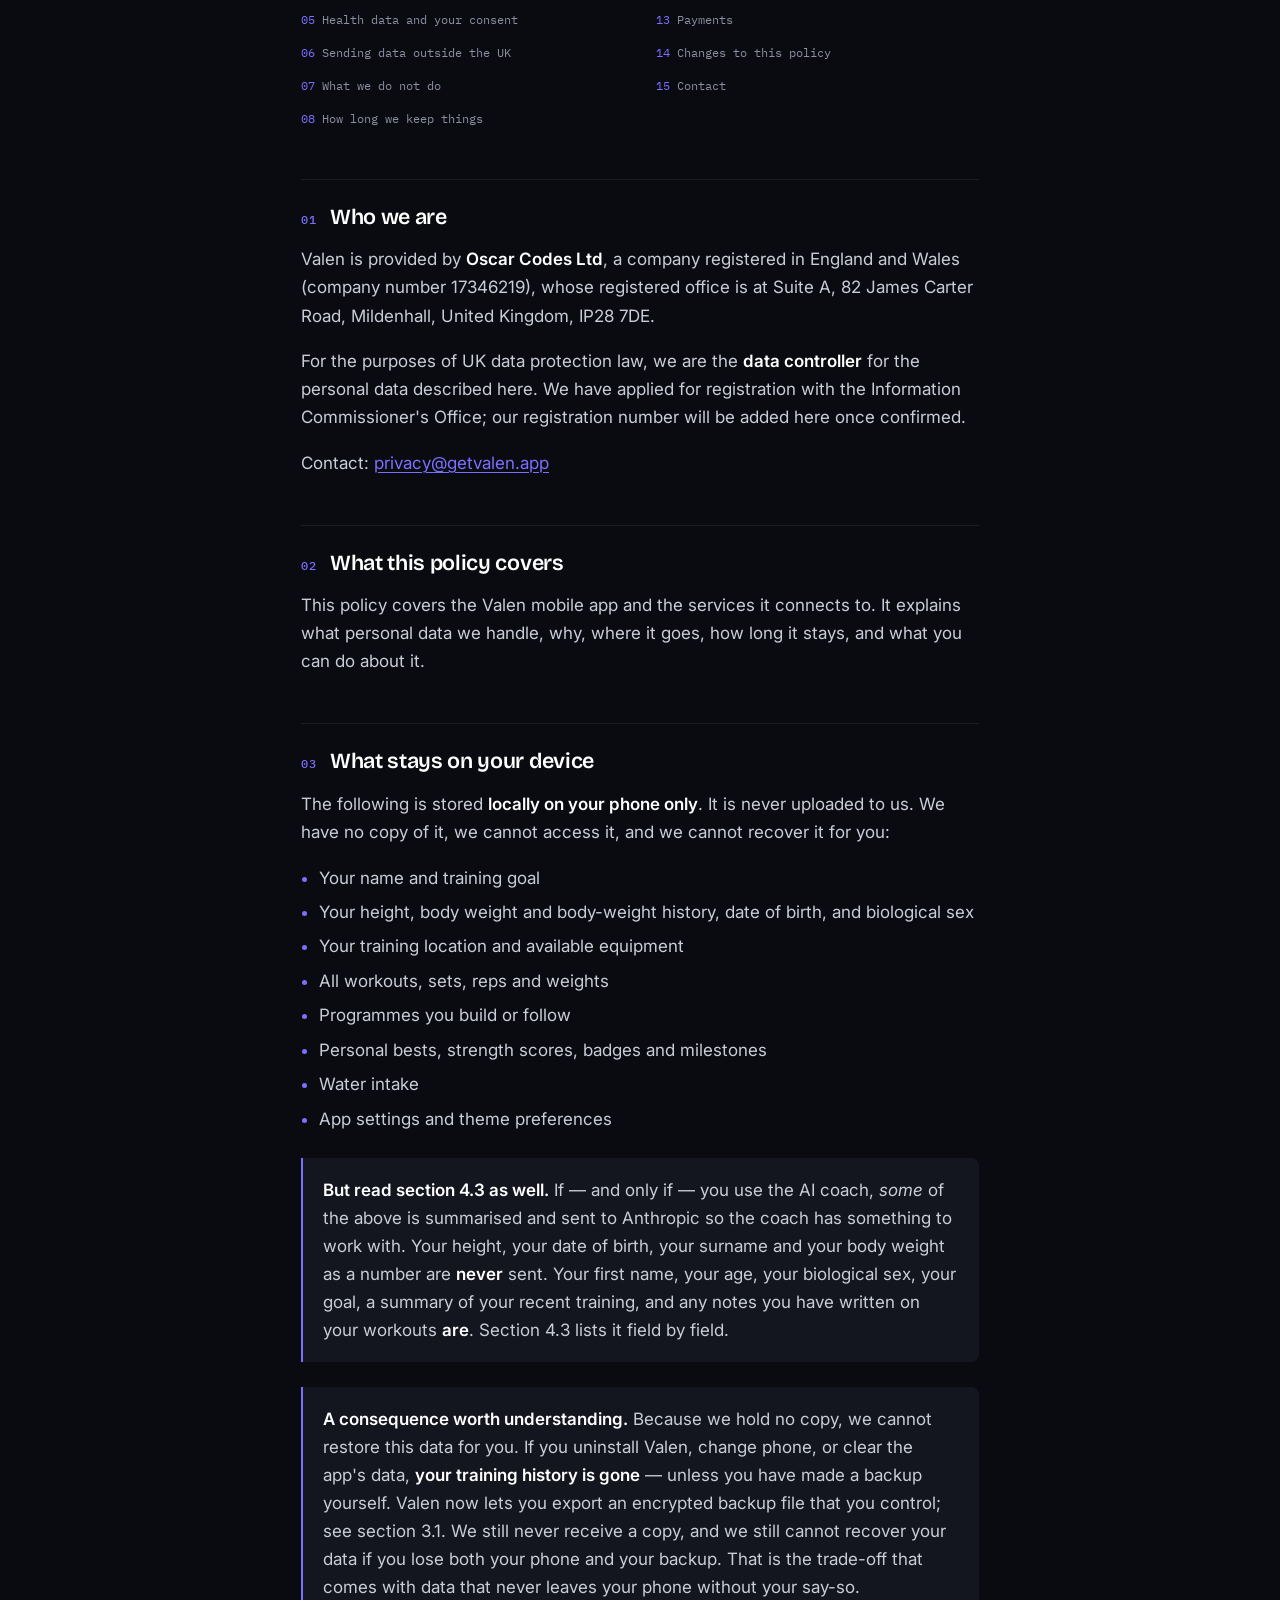
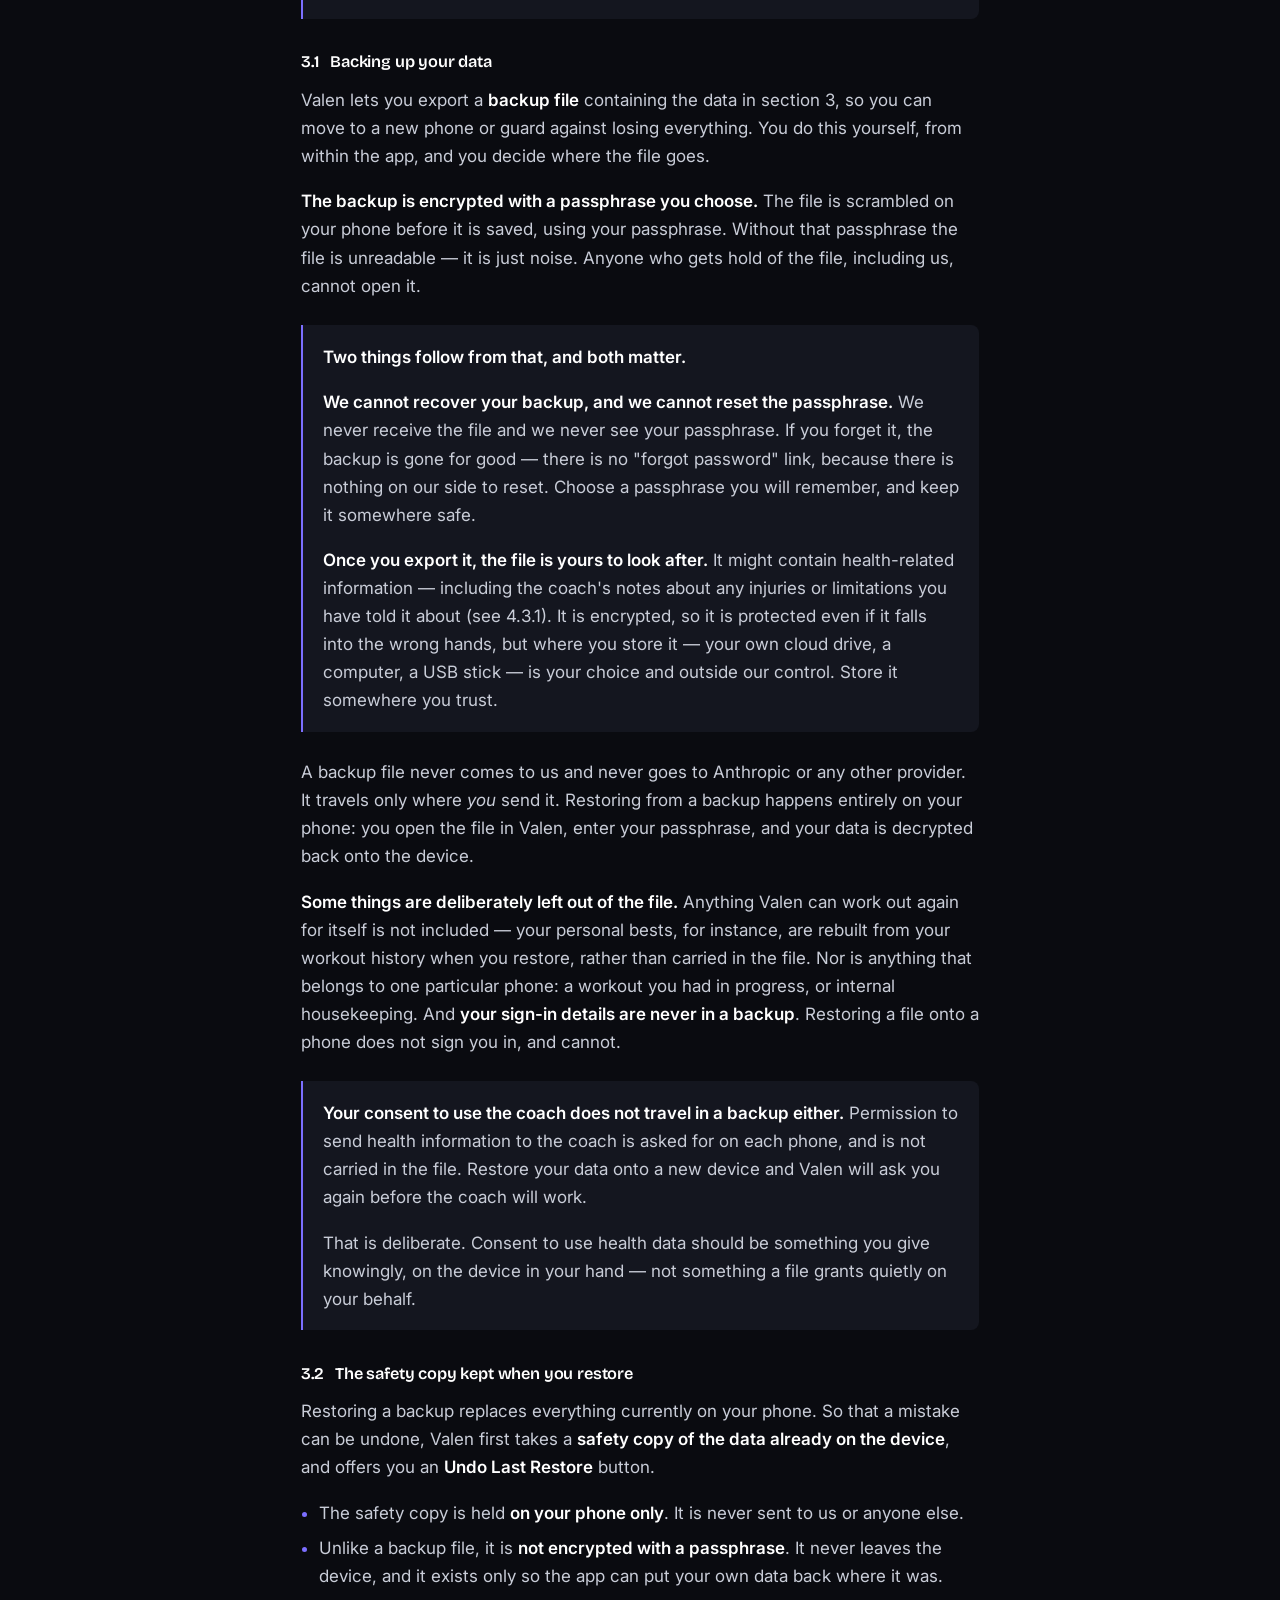
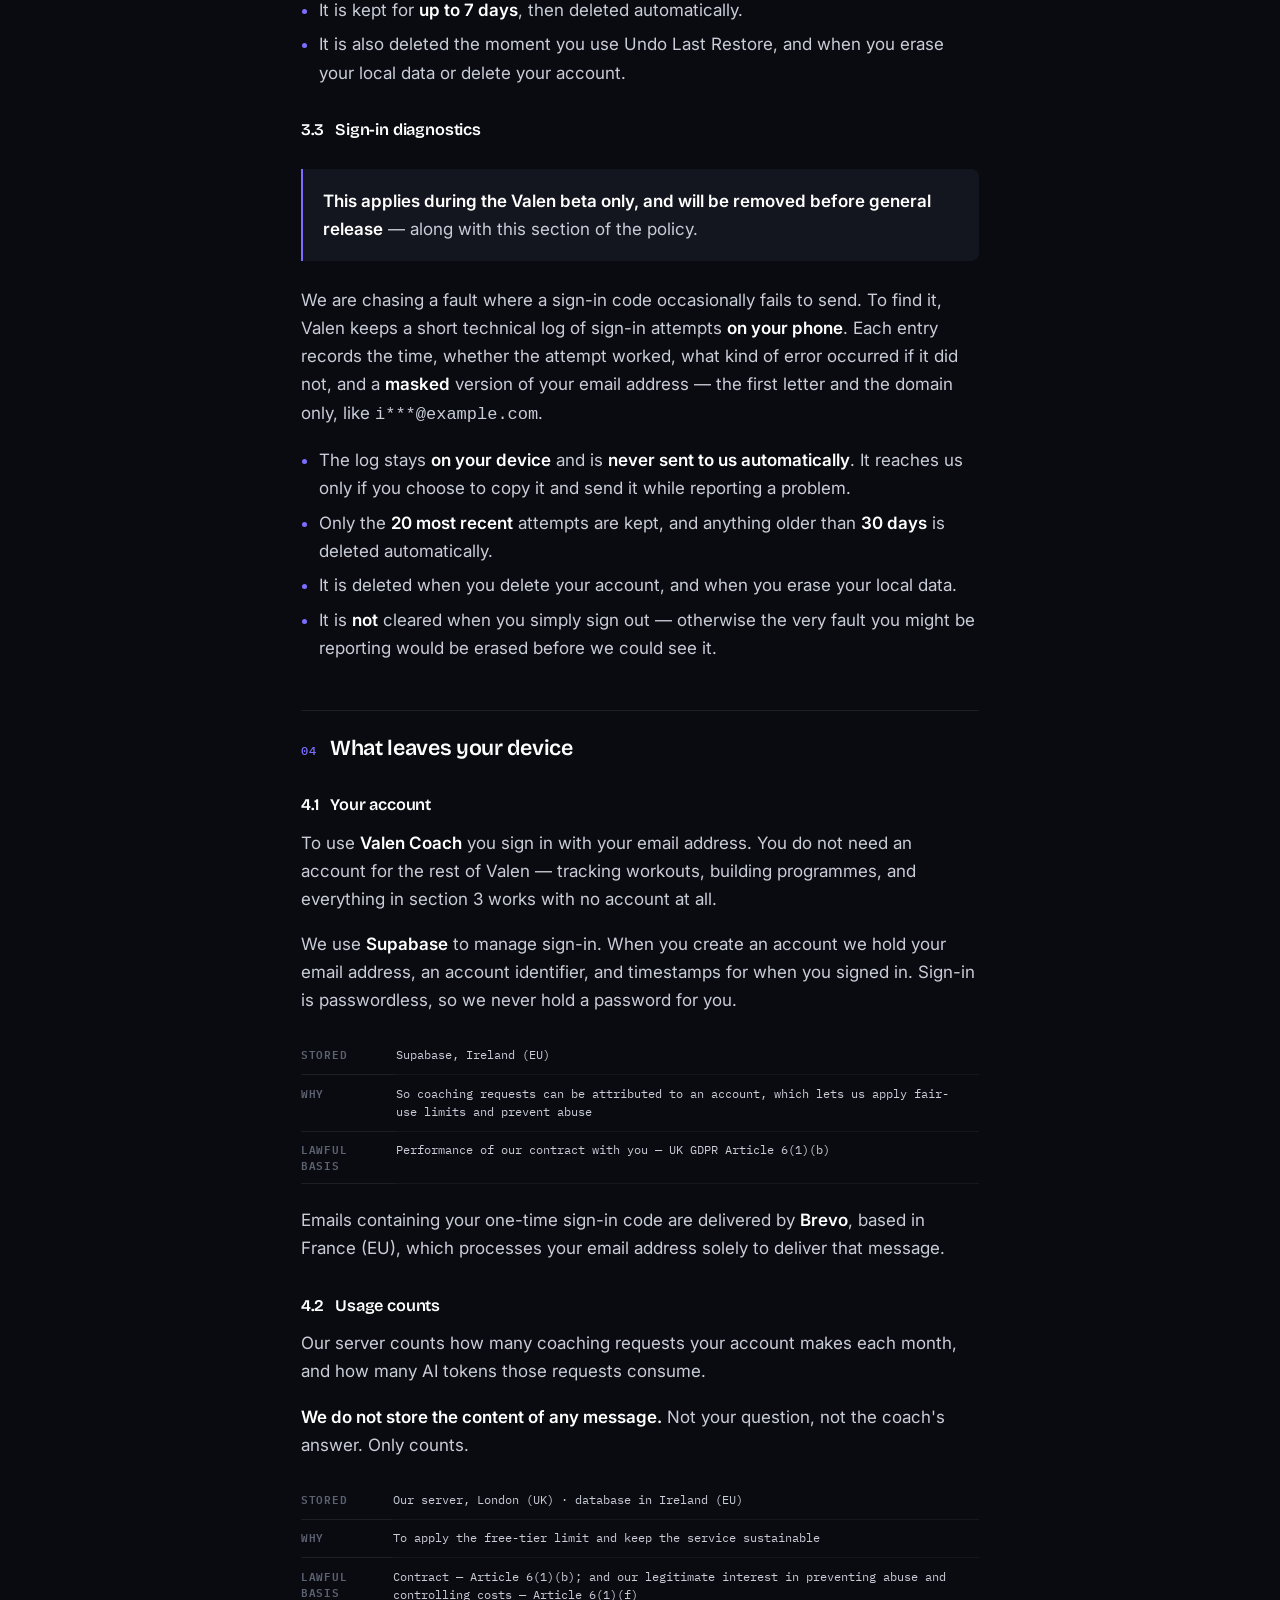
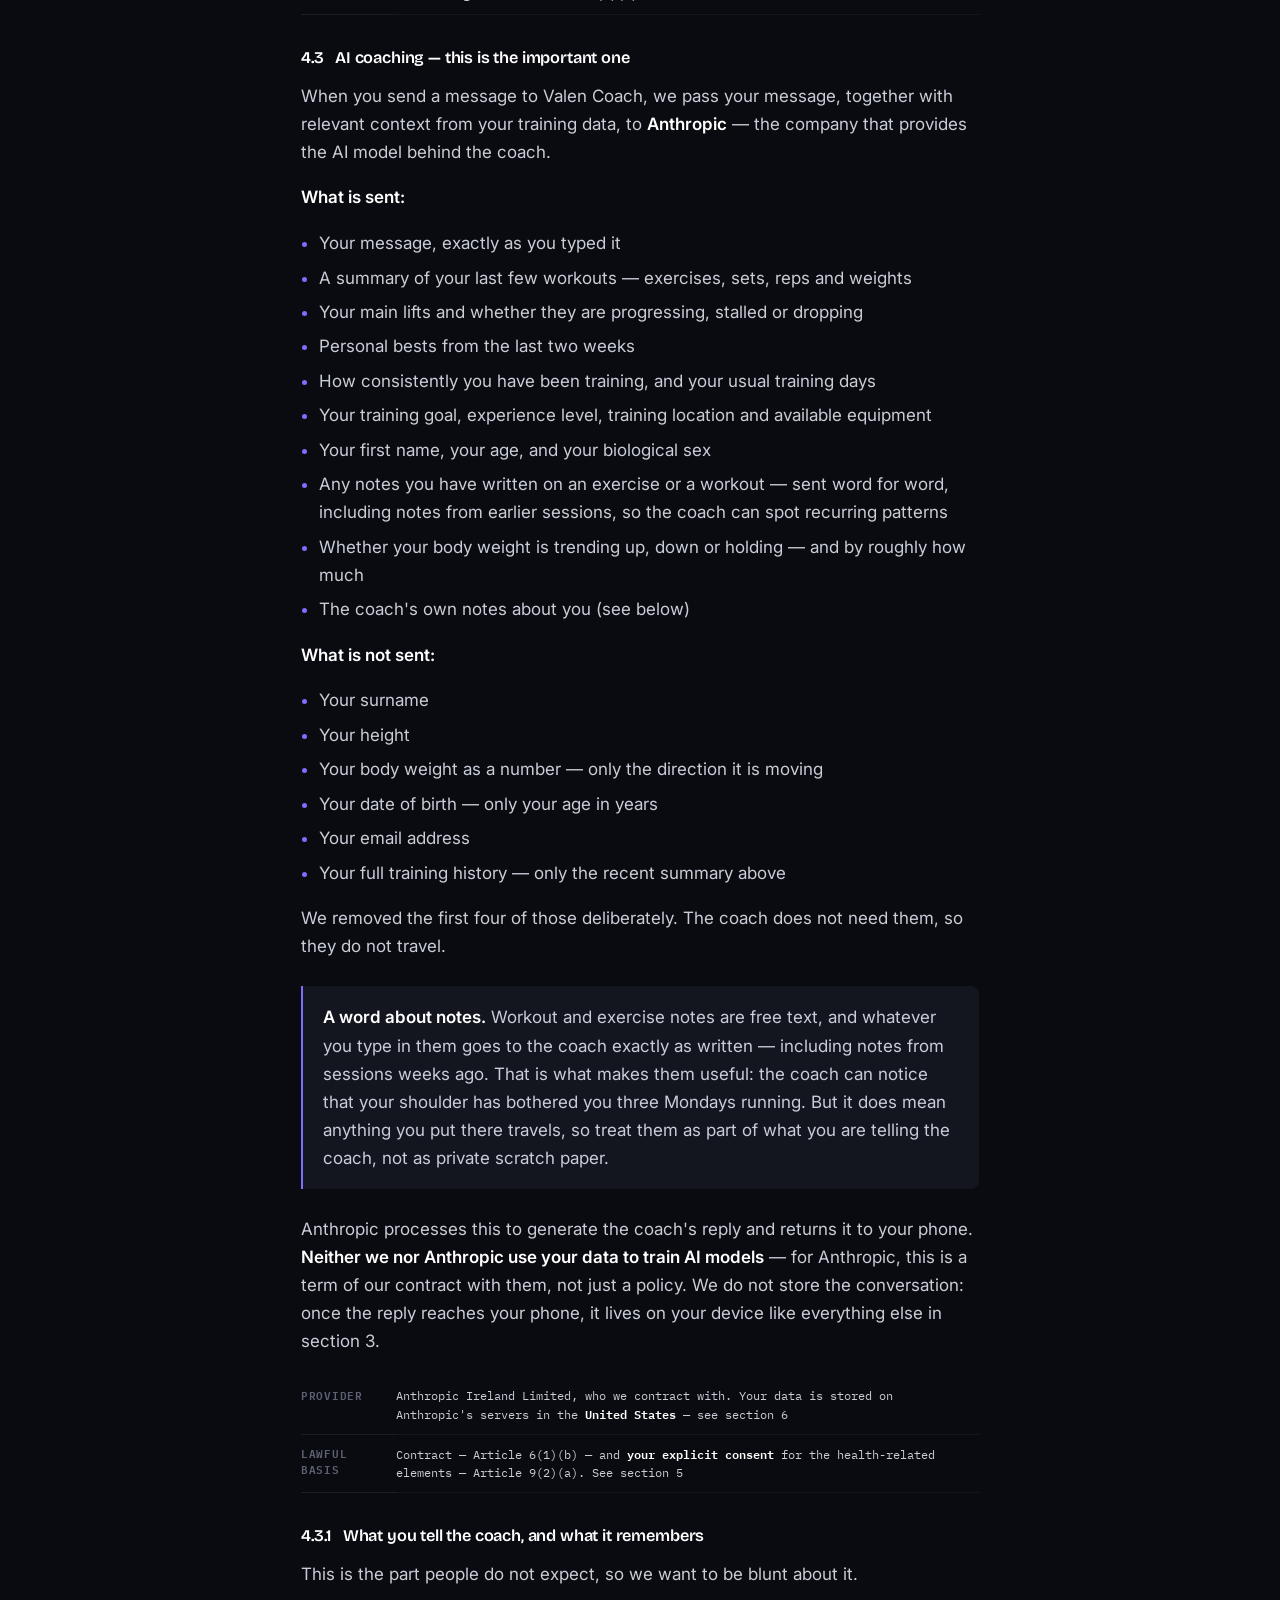
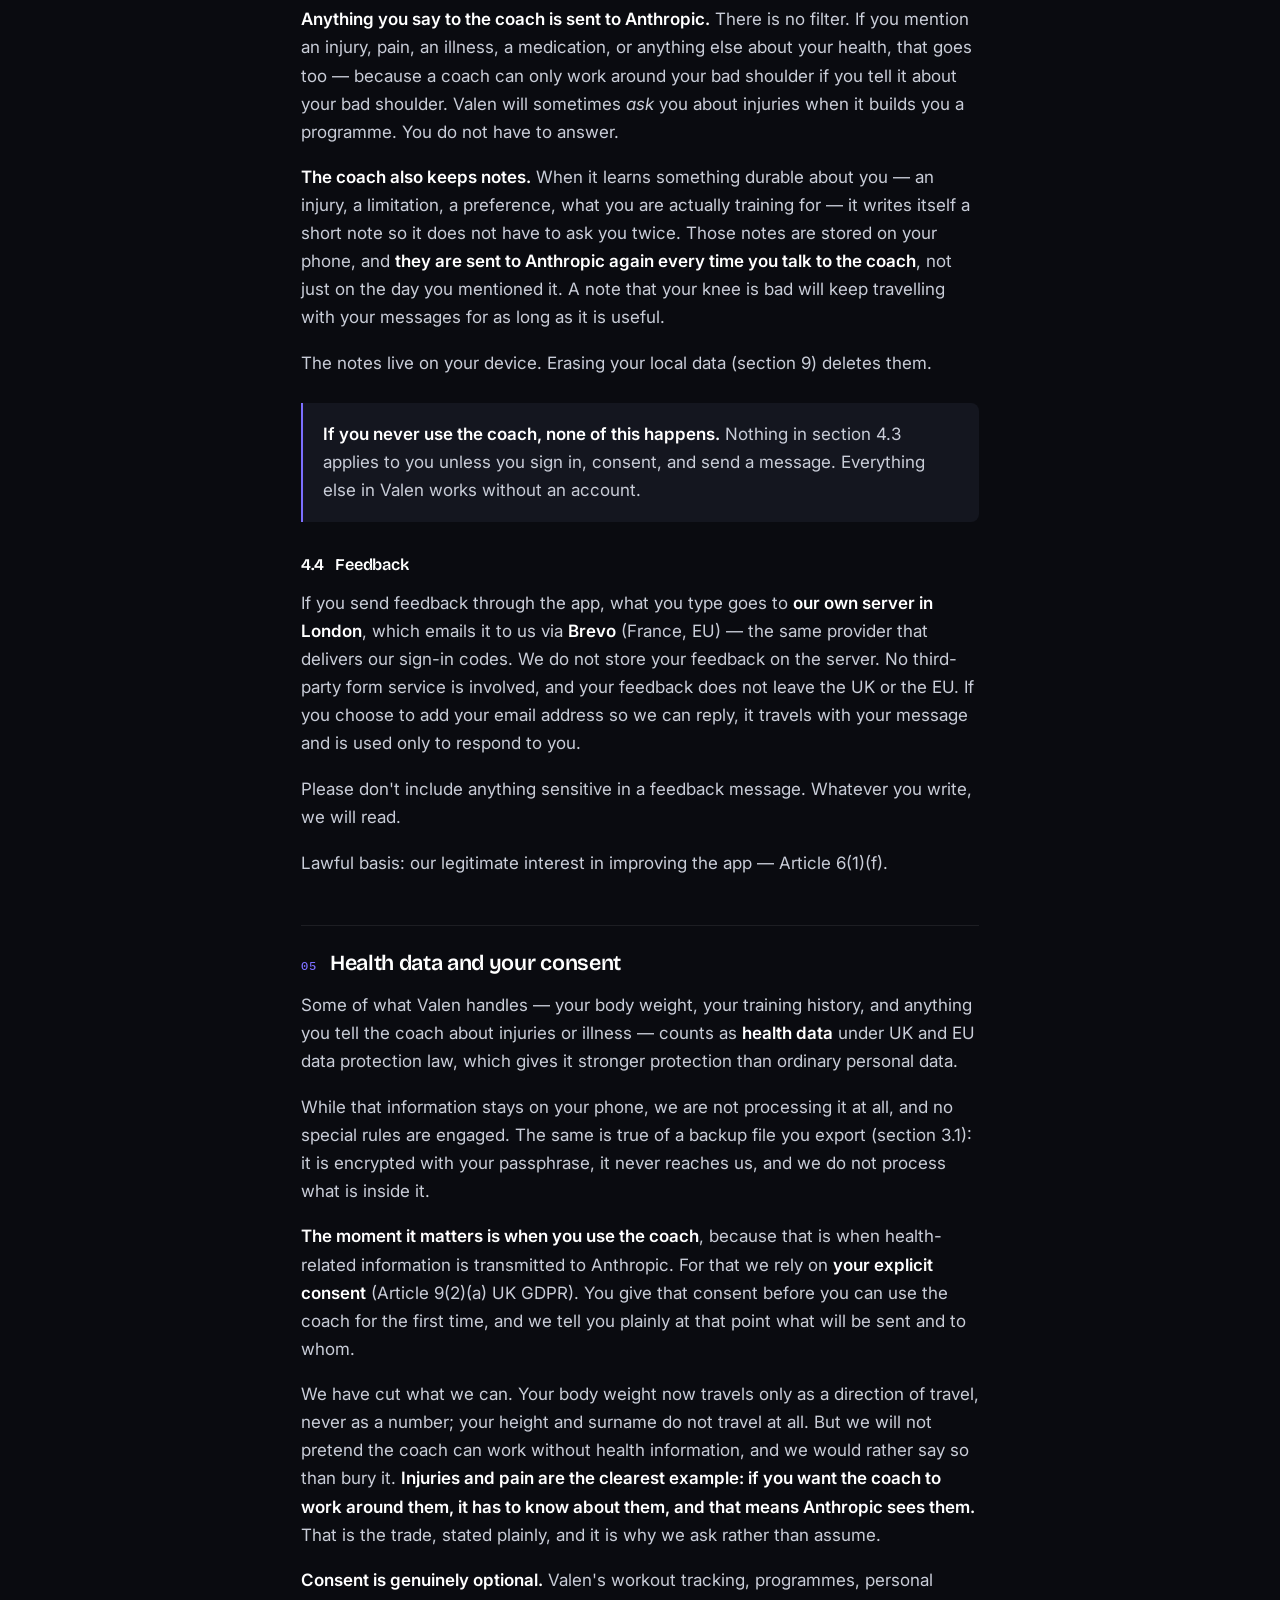
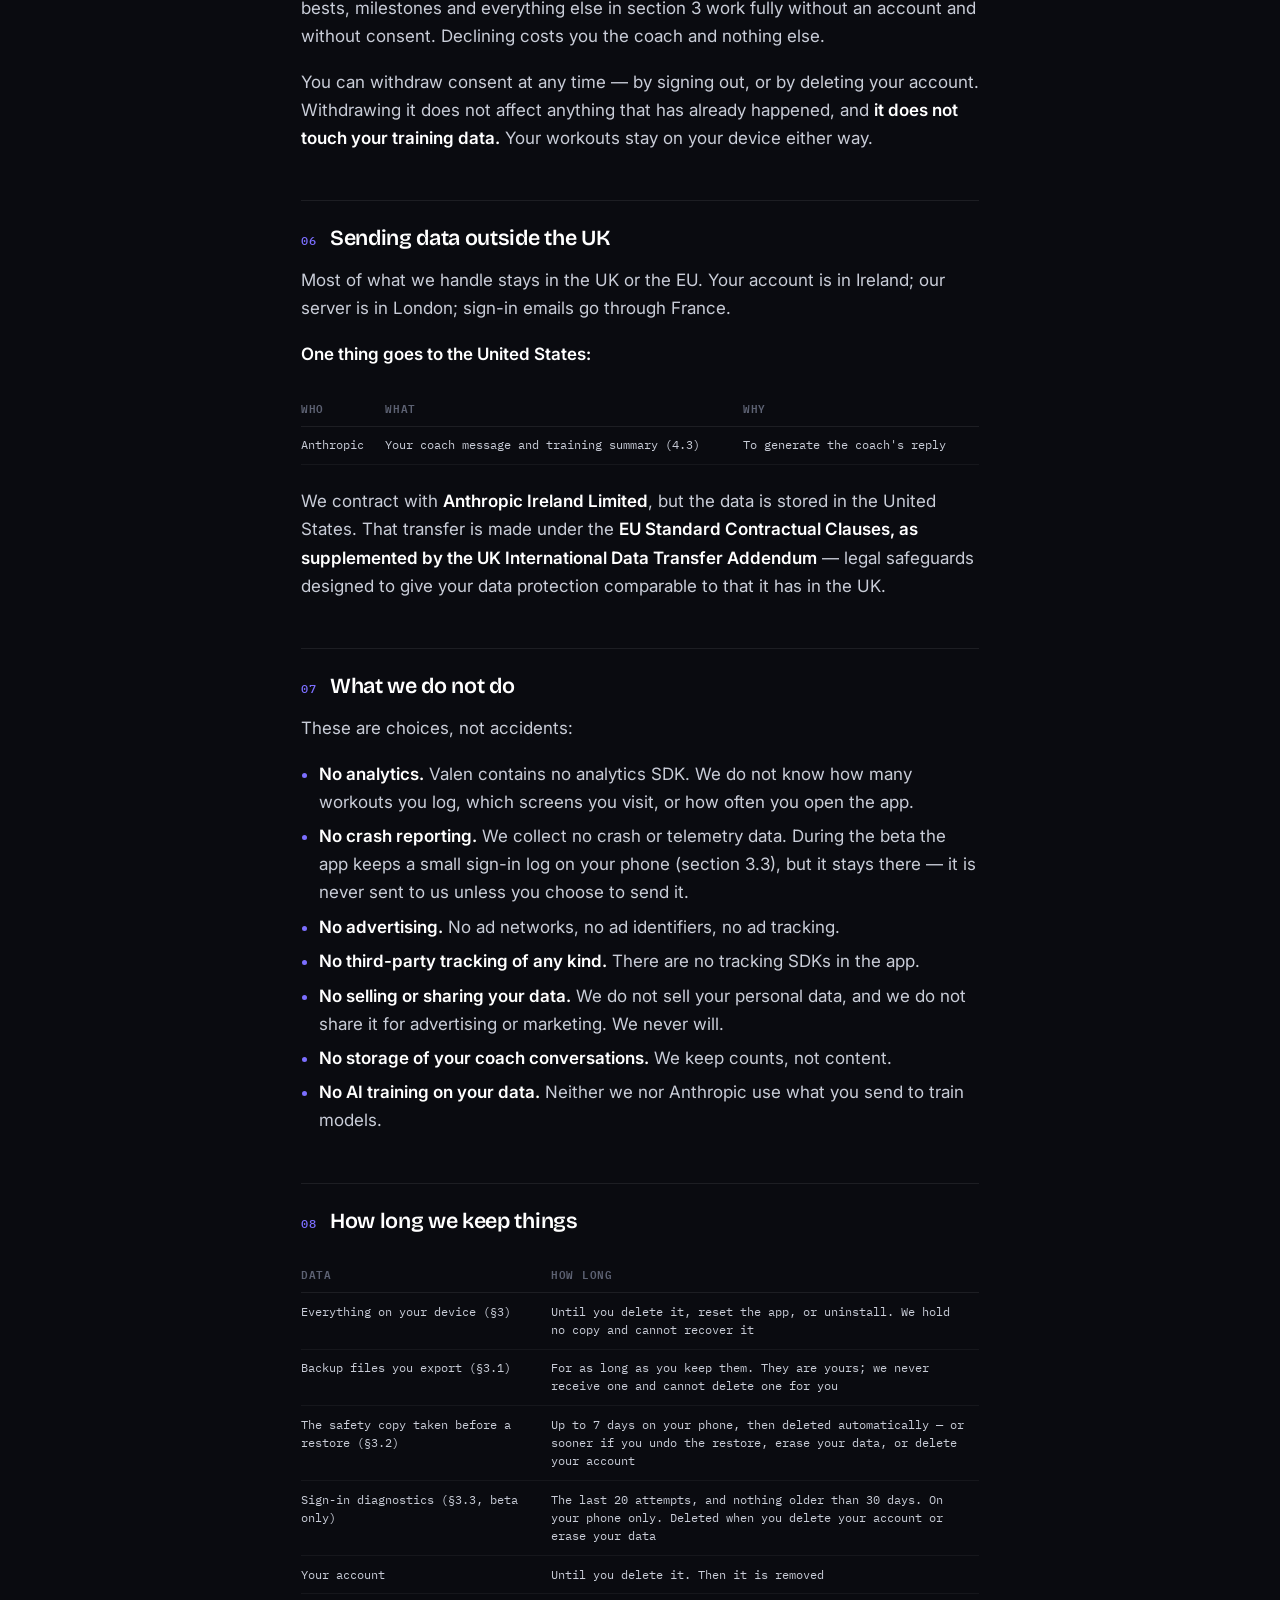
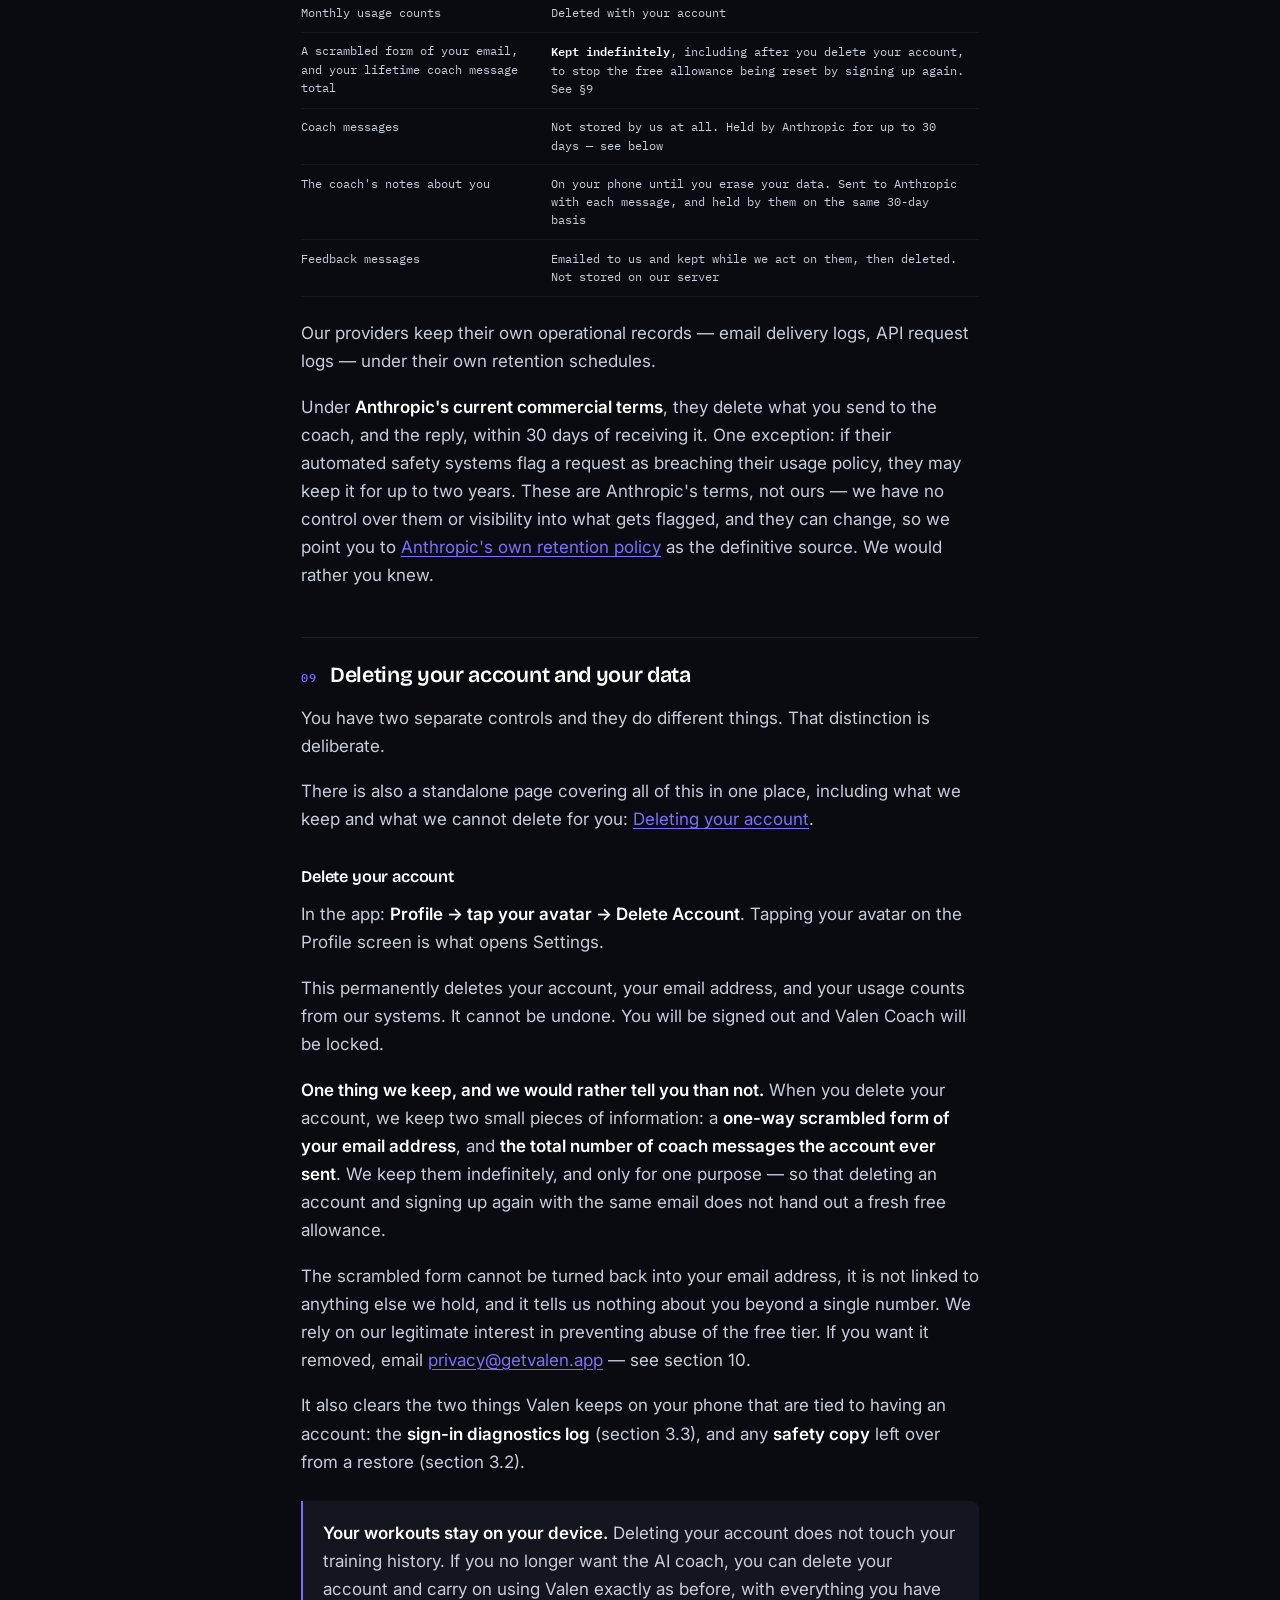
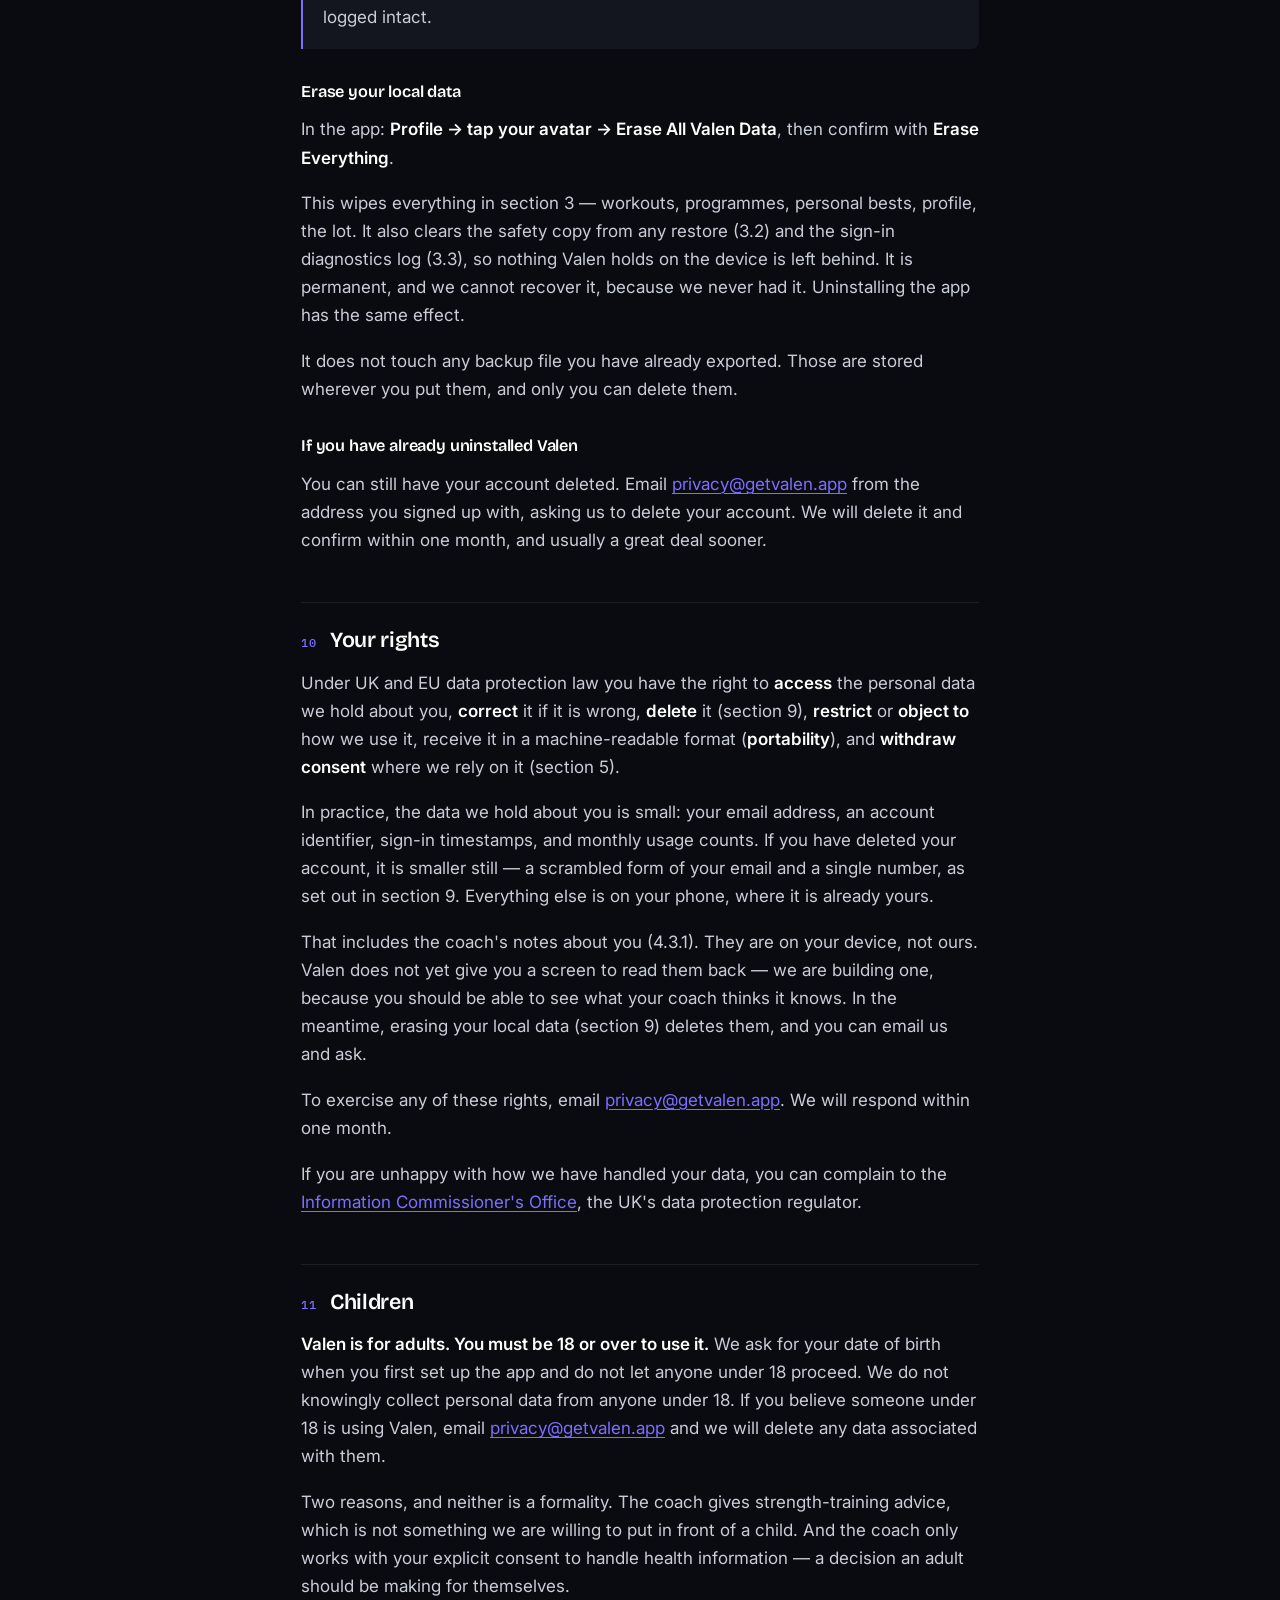
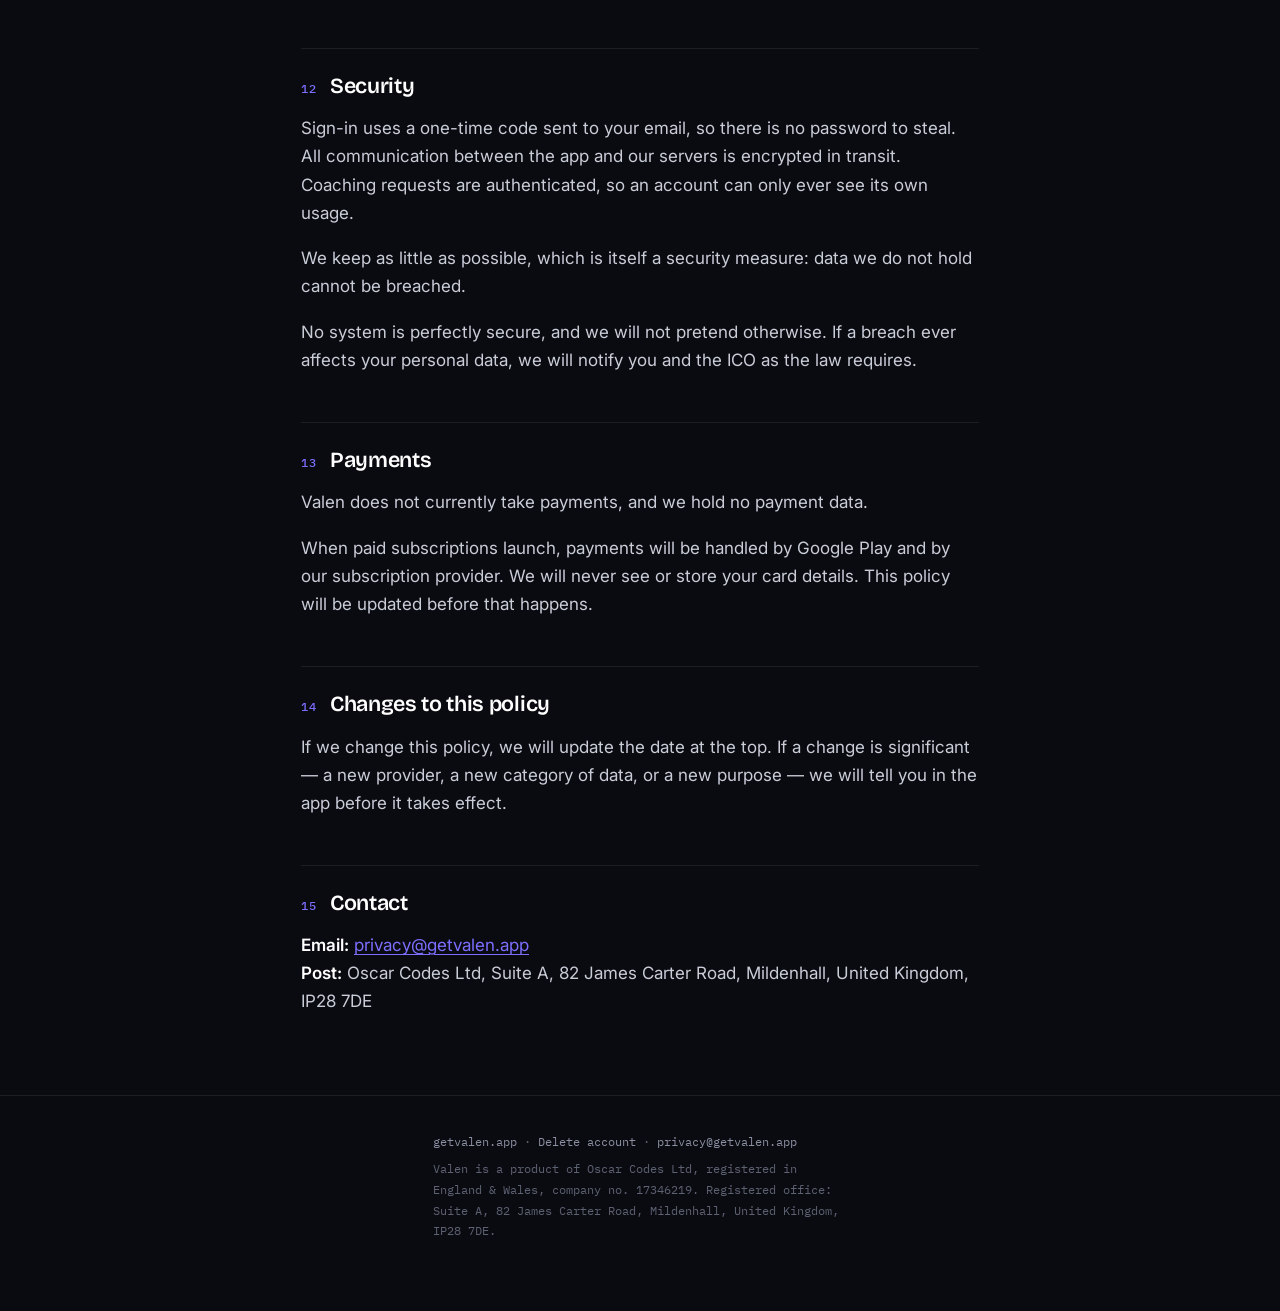
==== commit 751b1ab5: "Disclose that user-written workout notes go to the coach ai.ts sends per-exercise notes, current ses" ====
--- a/privacy.html
+++ b/privacy.html
@@ -140,7 +140,7 @@
   </ul>
 
   <div class="callout">
-    <p><strong>But read section 4.3 as well.</strong> If — and only if — you use the AI coach, <em>some</em> of the above is summarised and sent to Anthropic so the coach has something to work with. Your height, your date of birth, your surname and your body weight as a number are <strong>never</strong> sent. Your first name, your age, your biological sex, your goal, and a summary of your recent training <strong>are</strong>. Section 4.3 lists it field by field.</p>
+    <p><strong>But read section 4.3 as well.</strong> If — and only if — you use the AI coach, <em>some</em> of the above is summarised and sent to Anthropic so the coach has something to work with. Your height, your date of birth, your surname and your body weight as a number are <strong>never</strong> sent. Your first name, your age, your biological sex, your goal, a summary of your recent training, and any notes you have written on your workouts <strong>are</strong>. Section 4.3 lists it field by field.</p>
   </div>
 
   <div class="callout">
@@ -240,6 +240,7 @@
     <li>How consistently you have been training, and your usual training days</li>
     <li>Your training goal, experience level, training location and available equipment</li>
     <li>Your first name, your age, and your biological sex</li>
+    <li>Any notes you have written on an exercise or a workout — sent word for word, including notes from earlier sessions, so the coach can spot recurring patterns</li>
     <li>Whether your body weight is trending up, down or holding — and by roughly how much</li>
     <li>The coach's own notes about you (see below)</li>
   </ul>
@@ -256,6 +257,10 @@
   </ul>
 
   <p>We removed the first four of those deliberately. The coach does not need them, so they do not travel.</p>
+
+  <div class="callout">
+    <p><strong>A word about notes.</strong> Workout and exercise notes are free text, and whatever you type in them goes to the coach exactly as written — including notes from sessions weeks ago. That is what makes them useful: the coach can notice that your shoulder has bothered you three Mondays running. But it does mean anything you put there travels, so treat them as part of what you are telling the coach, not as private scratch paper.</p>
+  </div>
 
   <p>Anthropic processes this to generate the coach's reply and returns it to your phone. <strong>Neither we nor Anthropic use your data to train AI models</strong> — for Anthropic, this is a term of our contract with them, not just a policy. We do not store the conversation: once the reply reaches your phone, it lives on your device like everything else in section 3.</p>
 
